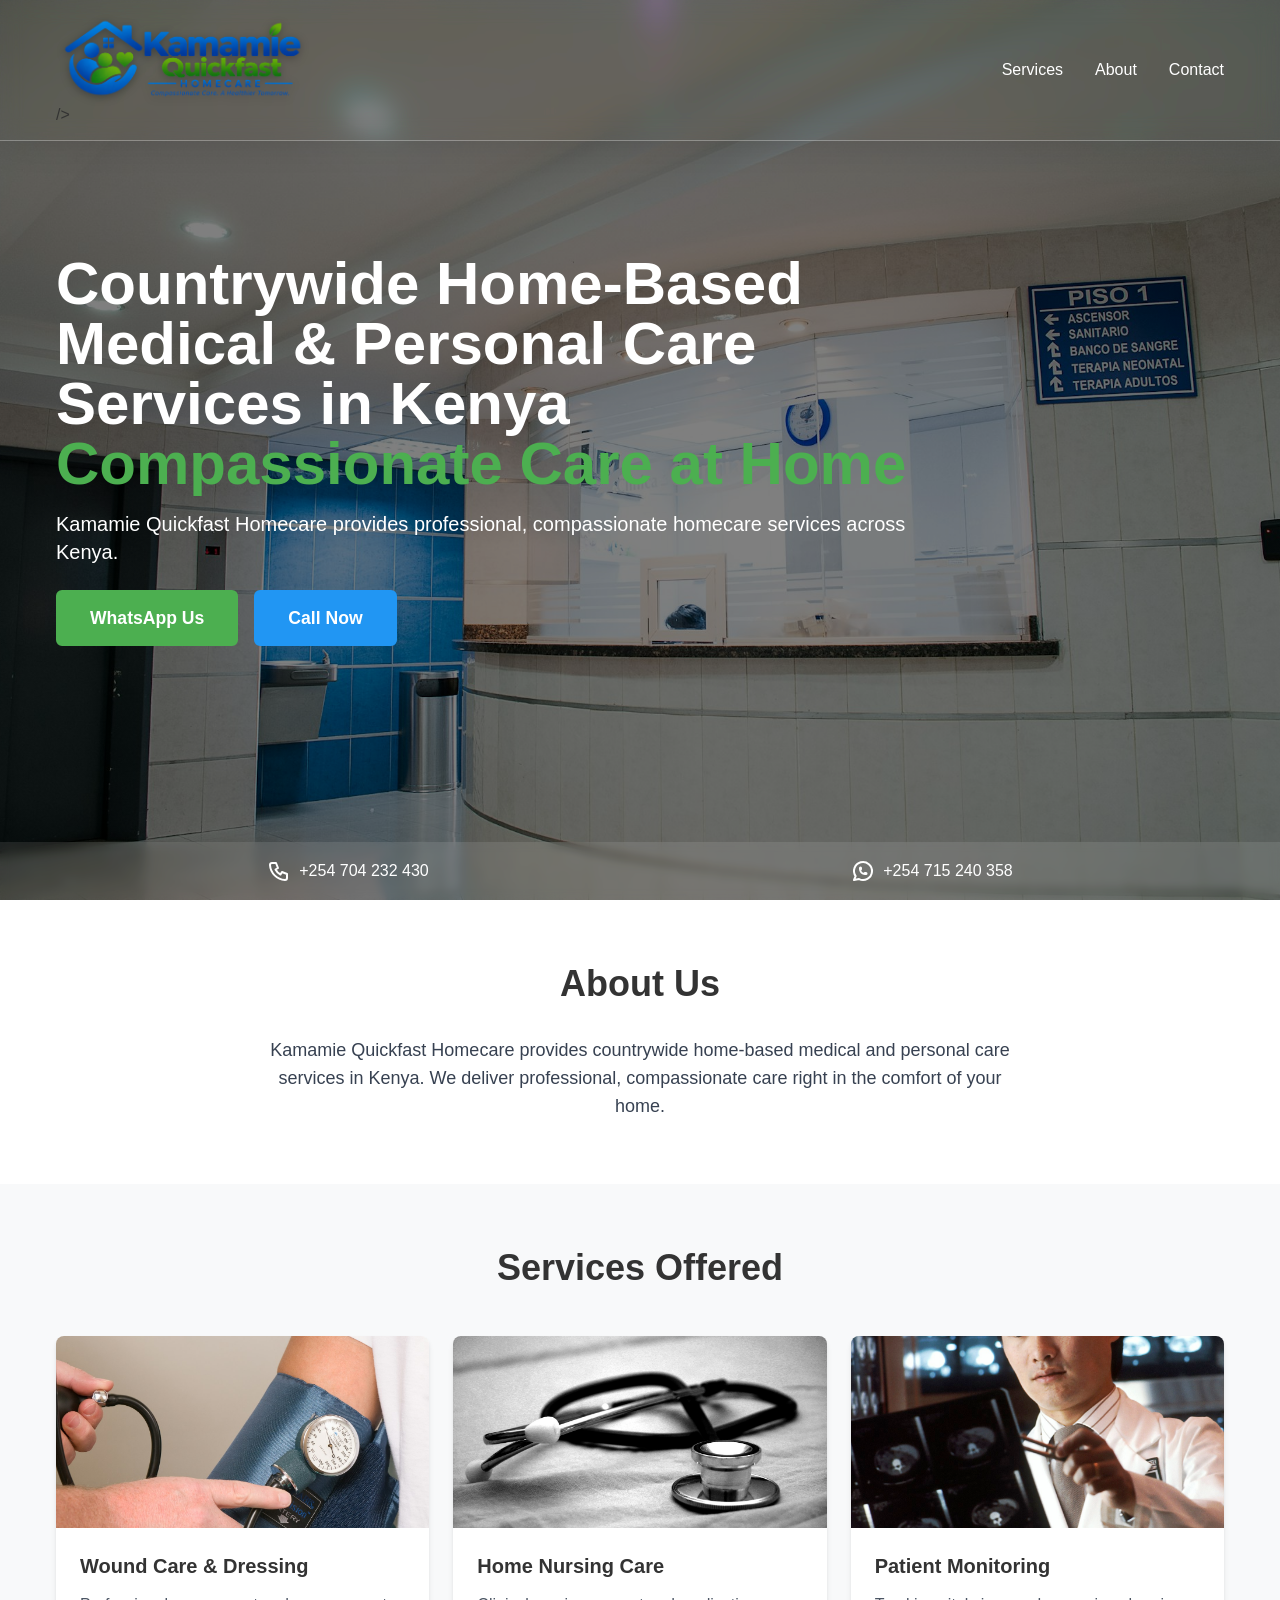
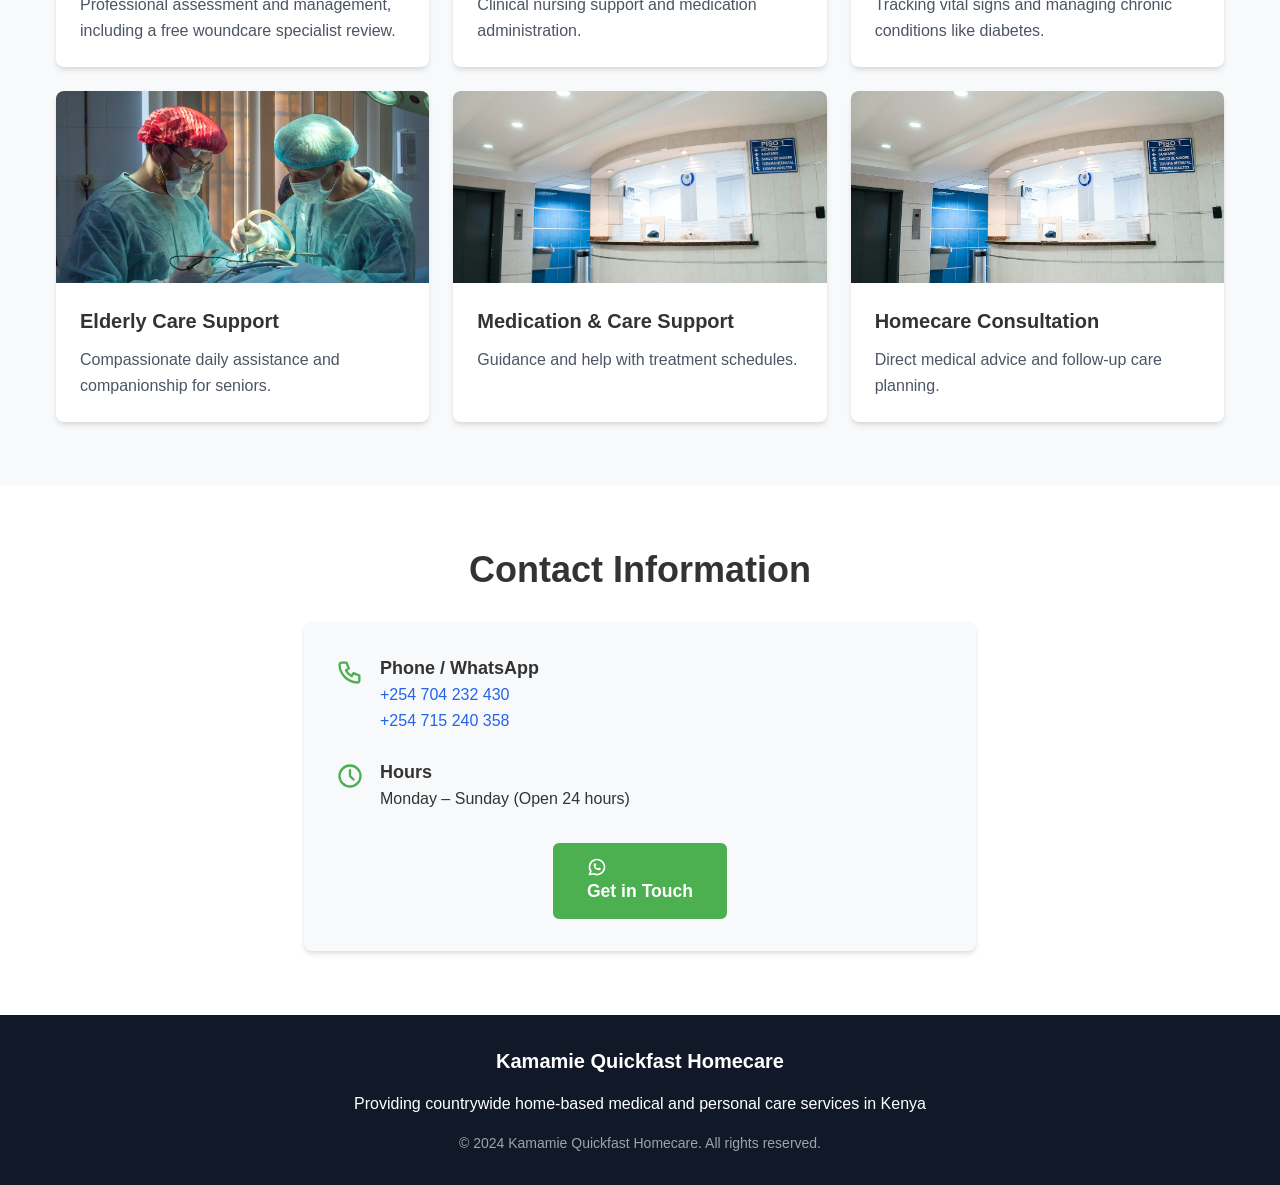
==== index.html @ 05d5507d "Update navbar with larger BannerLogo and glassmorphism styling" ====
<!DOCTYPE html>
<html lang="en">

<head>
    <meta charset="UTF-8">
    <meta name="viewport" content="width=device-width, initial-scale=1.0">
    <link rel="icon" href="/static/img/favicon.ico" sizes="192x192" />
    <link rel="apple-touch-icon" href="/static/img/favicon.ico" />
    <title>Kamamie Quickfast Homecare - Countrywide Home-Based Medical & Personal Care in Kenya</title>

    <link rel="stylesheet" href="/static/css/tailwind.css">
    <link rel="stylesheet" href="/static/css/swiper-bundle.min.css">
    <link rel="stylesheet" href="/static/css/custom.css">

    <meta name="robots" content="index, follow">
    <meta http-equiv="Content-Type" content="text/html; charset=utf-8">
    <meta name="language" content="English">
    <meta name="author" content="Kamamie Quickfast Homecare">

    <meta property="og:title" content="Kamamie Quickfast Homecare - Countrywide Home-Based Medical & Personal Care in Kenya">
    <meta property="og:description" content="Professional wound care, home nursing, patient monitoring, elderly care, medication support & consultation services.">
    <meta property="og:image" content="/static/img/logo.png">
    <meta property="og:type" content="website">
</head>

<body class="overflow-x-hidden">
    <nav class="main-menu lg:sticky py-3 z-10 top-0 w-screen" style="background: rgba(255,255,255,0.95); backdrop-filter: blur(10px) saturate(180%); -webkit-backdrop-filter: blur(10px) saturate(180%); box-shadow: 0 4px 30px rgba(0,0,0,0.1); border-bottom: 1px solid rgba(255,255,255,0.3);">
        <div class="container mx-auto w-full">
            <div class="flex items-center justify-between w-full py-2 lg:py-0">
                <a href="/">
                    <img src="/static/img/banner-logo.png" alt="Kamamie Quickfast Homecare logo" style="height:90px;width:auto;max-height:90px;filter: drop-shadow(0 2px 4px rgba(0,0,0,0.3));"> />
                </a>
                <button class="mobile-nav-toggler lg:hidden" type="button" onclick="toggleMenu()">
                    <span class="navbar-toggler-icon"></span>
                    <span class="navbar-toggler-icon my-2"></span>
                    <span class="navbar-toggler-icon"></span>
                </button>
                <div id="dashboardSidebar" class="fixed lg:relative bg-white lg:bg-transparent top-0 h-screen lg:h-auto mobile-menu-sidebar lg:w-auto pt-4 lg:pt-0">
                    <button class="mobile-nav-close-btn md:hidden" type="button" onclick="toggleMenu()">
                        <svg xmlns="http://www.w3.org/2000/svg" width="24" height="24" viewBox="0 0 24 24" fill="none" stroke="currentColor" stroke-width="2" stroke-linecap="round" stroke-linejoin="round" class="icon icon-tabler icons-tabler-outline icon-tabler-x">
                            <path stroke="none" d="M0 0h24v24H0z" fill="none" />
                            <path d="M18 6l-12 12" />
                            <path d="M6 6l12 12" />
                        </svg>
                    </button>
                    <ul class="flex flex-col lg:flex-row lg:items-center gap-y-2 lg:gap-y-0 gap-x-8 ps-4 lg:ps-0">
                        <li><a href="#services" class="nav-link">Services</a></li>
                        <li><a href="#about" class="nav-link">About</a></li>
                        <li><a href="#contact" class="nav-link">Contact</a></li>
                    </ul>
                </div>
            </div>
        </div>
    </nav>

    <main>
        <style>
          .main-menu{
            position: fixed !important;
            width: 100%;
            top: 0;
            left: 0;
            background-color: transparent !important;
            z-index: 10;
          }
          .main-menu img{ max-height: 90px; width: auto; filter: drop-shadow(0 2px 4px rgba(0,0,0,0.3)); }
          @media (min-width: 1000px) {
            .main-menu .nav-link:not(.btn){
              color: #fff !important;
            }
          }
          .main-menu.scrolled{
            background-color: #fff !important;
          }
          .main-menu.scrolled img{ max-height: 90px; width: auto; filter: drop-shadow(0 2px 4px rgba(0,0,0,0.2)); }
          .main-menu.scrolled .nav-link:not(.btn){
            color: unset !important;
          }
          @media screen and (max-width: 999px) {
            .navbar-toggler-icon{
              filter: brightness(0) invert(1);
            }
            .main-menu.scrolled .navbar-toggler-icon{
              filter: unset;
            }
          }
        </style>

        <header class="hero-section" style="background: linear-gradient(rgba(0,0,0,0.5), rgba(0,0,0,0.5)), url('/static/img/hero-bg.jpg') center/cover no-repeat; min-height: 100vh; display: flex; flex-direction: column; justify-content: center; position: relative;">
            <div class="container mx-auto">
              <div class="flex">
                <div class="w-full lg:w-9/12">
                  <h1 class="text-white text-4xl lg:text-6xl font-bold leading-tight">
                    Countrywide Home-Based Medical & Personal Care Services in Kenya<br>
                    <span class="text-green">Compassionate Care at Home</span>
                  </h1>
                  <p class="text-white mt-4 text-lg lg:text-xl">Kamamie Quickfast Homecare provides professional, compassionate homecare services across Kenya.</p>
                  <div class="mt-6 flex gap-4">
                    <a href="https://wa.me/254704232430" class="btn btn-green btn-lg">WhatsApp Us</a>
                    <a href="tel:+254704232430" class="btn btn-blue btn-lg">Call Now</a>
                  </div>
                </div>
              </div>
            </div>
            <section class="slider-contact-section" style="position: absolute; bottom: 0; width: 100%; background: rgba(255,255,255,0.1); backdrop-filter: blur(5px);">
              <div class="container mx-auto">
                <div class="flex py-3">
                  <div class="w-1/2 my-1">
                    <a href="tel:+254704232430" class="flex items-center gap-2 text-white">
                      <svg xmlns="http://www.w3.org/2000/svg" width="24" height="24" viewBox="0 0 24 24" fill="none" stroke="currentColor" stroke-width="2" stroke-linecap="round" stroke-linejoin="round"><path stroke="none" d="M0 0h24v24H0z" fill="none"/><path d="M5 4h4l2 5l-2.5 1.5a11 11 0 0 0 5 5l1.5 -2.5l5 2v4a2 2 0 0 1 -2 2a16 16 0 0 1 -15 -15a2 2 0 0 1 2 -2" /></svg>
                      <span class="hidden lg:flex">+254 704 232 430</span>
                    </a>
                  </div>
                  <div class="w-1/2 my-1">
                    <a href="https://wa.me/254715240358" class="flex items-center gap-2 text-white">
                      <svg xmlns="http://www.w3.org/2000/svg" width="24" height="24" viewBox="0 0 24 24" fill="none" stroke="currentColor" stroke-width="2" stroke-linecap="round" stroke-linejoin="round"><path stroke="none" d="M0 0h24v24H0z" fill="none"/><path d="M3 21l1.65 -3.8a9 9 0 1 1 3.4 2.9l-5.05 .9" /><path d="M9 10a.5 .5 0 0 0 1 0v-1a.5 .5 0 0 0 -1 0v1a5 5 0 0 0 5 5h1a.5 .5 0 0 0 0 -1h-1a.5 .5 0 0 0 0 1" /></svg>
                      <span class="hidden lg:flex">+254 715 240 358</span>
                    </a>
                  </div>
                </div>
              </div>
            </section>
        </header>

        <section id="about" class="py-12 lg:py-16">
            <div class="container mx-auto px-4">
                <h2 class="text-3xl lg:text-4xl font-bold text-center mb-8">About Us</h2>
                <p class="text-center text-gray-700 max-w-3xl mx-auto text-lg">Kamamie Quickfast Homecare provides countrywide home-based medical and personal care services in Kenya. We deliver professional, compassionate care right in the comfort of your home.</p>
            </div>
        </section>

        <section id="services" class="py-12 lg:py-16 bg-light">
            <div class="container mx-auto px-4">
                <h2 class="text-3xl lg:text-4xl font-bold text-center mb-12">Services Offered</h2>
                <div class="grid grid-cols-1 md:grid-cols-2 lg:grid-cols-3 gap-6">
                    <div class="bg-white rounded-lg shadow-md overflow-hidden">
                        <img src="/static/img/wound-care.jpg" alt="Wound Care & Dressing" class="w-full h-48 object-cover">
                        <div class="p-6">
                            <h3 class="text-xl font-semibold mb-3">Wound Care & Dressing</h3>
                            <p class="text-gray-600">Professional assessment and management, including a free woundcare specialist review.</p>
                        </div>
                    </div>
                    <div class="bg-white rounded-lg shadow-md overflow-hidden">
                        <img src="/static/img/nursing-care.jpg" alt="Home Nursing Care" class="w-full h-48 object-cover">
                        <div class="p-6">
                            <h3 class="text-xl font-semibold mb-3">Home Nursing Care</h3>
                            <p class="text-gray-600">Clinical nursing support and medication administration.</p>
                        </div>
                    </div>
                    <div class="bg-white rounded-lg shadow-md overflow-hidden">
                        <img src="/static/img/patient-monitoring.jpg" alt="Patient Monitoring" class="w-full h-48 object-cover">
                        <div class="p-6">
                            <h3 class="text-xl font-semibold mb-3">Patient Monitoring</h3>
                            <p class="text-gray-600">Tracking vital signs and managing chronic conditions like diabetes.</p>
                        </div>
                    </div>
                    <div class="bg-white rounded-lg shadow-md overflow-hidden">
                        <img src="/static/img/elderly-care.jpg" alt="Elderly Care Support" class="w-full h-48 object-cover">
                        <div class="p-6">
                            <h3 class="text-xl font-semibold mb-3">Elderly Care Support</h3>
                            <p class="text-gray-600">Compassionate daily assistance and companionship for seniors.</p>
                        </div>
                    </div>
                    <div class="bg-white rounded-lg shadow-md overflow-hidden">
                        <img src="/static/img/hero-bg.jpg" alt="Medication & Care Support" class="w-full h-48 object-cover">
                        <div class="p-6">
                            <h3 class="text-xl font-semibold mb-3">Medication & Care Support</h3>
                            <p class="text-gray-600">Guidance and help with treatment schedules.</p>
                        </div>
                    </div>
                    <div class="bg-white rounded-lg shadow-md overflow-hidden">
                        <img src="/static/img/consultation.jpg" alt="Homecare Consultation" class="w-full h-48 object-cover">
                        <div class="p-6">
                            <h3 class="text-xl font-semibold mb-3">Homecare Consultation</h3>
                            <p class="text-gray-600">Direct medical advice and follow-up care planning.</p>
                        </div>
                    </div>
                </div>
            </div>
        </section>

        <section id="contact" class="py-12 lg:py-16 bg-white">
            <div class="container mx-auto px-4">
                <h2 class="text-3xl lg:text-4xl font-bold text-center mb-8">Contact Information</h2>
                <div class="max-w-2xl mx-auto bg-light rounded-lg shadow-md p-8">
                    <div class="space-y-6">
                        <div class="flex items-start gap-4">
                            <svg xmlns="http://www.w3.org/2000/svg" width="28" height="28" viewBox="0 0 24 24" fill="none" stroke="currentColor" stroke-width="2" stroke-linecap="round" stroke-linejoin="round" class="text-green mt-1"><path stroke="none" d="M0 0h24v24H0z" fill="none"/><path d="M5 4h4l2 5l-2.5 1.5a11 11 0 0 0 5 5l1.5 -2.5l5 2v4a2 2 0 0 1 -2 2a16 16 0 0 1 -15 -15a2 2 0 0 1 2 -2" /></svg>
                            <div>
                                <h3 class="font-semibold text-lg">Phone / WhatsApp</h3>
                                <p><a href="tel:+254704232430" class="text-blue-600 hover:underline">+254 704 232 430</a></p>
                                <p><a href="https://wa.me/254715240358" class="text-blue-600 hover:underline">+254 715 240 358</a></p>
                            </div>
                        </div>
                        <div class="flex items-start gap-4">
                            <svg xmlns="http://www.w3.org/2000/svg" width="28" height="28" viewBox="0 0 24 24" fill="none" stroke="currentColor" stroke-width="2" stroke-linecap="round" stroke-linejoin="round" class="text-green mt-1"><path stroke="none" d="M0 0h24v24H0z" fill="none"/><circle cx="12" cy="12" r="9" /><path d="M12 7v5l3 3" /></svg>
                            <div>
                                <h3 class="font-semibold text-lg">Hours</h3>
                                <p>Monday – Sunday (Open 24 hours)</p>
                            </div>
                        </div>
                    </div>
                    <div class="mt-8 text-center">
                        <a href="https://wa.me/254704232430" class="btn btn-green btn-lg inline-flex items-center gap-2">
                            <svg xmlns="http://www.w3.org/2000/svg" width="20" height="20" viewBox="0 0 24 24" fill="none" stroke="currentColor" stroke-width="2" stroke-linecap="round" stroke-linejoin="round"><path stroke="none" d="M0 0h24v24H0z" fill="none"/><path d="M3 21l1.65 -3.8a9 9 0 1 1 3.4 2.9l-5.05 .9" /><path d="M9 10a.5 .5 0 0 0 1 0v-1a.5 .5 0 0 0 -1 0v1a5 5 0 0 0 5 5h1a.5 .5 0 0 0 0 -1h-1a.5 .5 0 0 0 0 1" /></svg>
                            Get in Touch
                        </a>
                    </div>
                </div>
            </div>
        </section>
    </main>

    <footer class="bg-gray-900 text-white py-8">
        <div class="container mx-auto px-4">
            <div class="text-center">
                <h3 class="text-xl font-semibold mb-4">Kamamie Quickfast Homecare</h3>
                <p class="mb-2">Providing countrywide home-based medical and personal care services in Kenya</p>
                <p class="text-sm text-gray-400 mt-4">© 2024 Kamamie Quickfast Homecare. All rights reserved.</p>
            </div>
        </div>
    </footer>

    <script src="/static/js/swiper-bundle.min.js"></script>
    <script src="/static/js/alpine.min.js"></script>
    <script>
        function toggleMenu() {
            const sidebar = document.getElementById('dashboardSidebar');
            sidebar.classList.toggle('active');
        }
        
        window.addEventListener('scroll', function() {
            const nav = document.querySelector('.main-menu');
            if (window.scrollY > 100) {
                nav.classList.add('scrolled');
            } else {
                nav.classList.remove('scrolled');
            }
        });
    </script>
</body>
</html>
---- static/css/custom.css ----
* {
    margin: 0;
    padding: 0;
    box-sizing: border-box;
}

:root {
    --primary-green: #4CAF50;
    --primary-blue: #2196F3;
    --dark-blue: #0d47a1;
    --light-bg: #f8f9fa;
}

body {
    font-family: -apple-system, BlinkMacSystemFont, 'Segoe UI', 'Roboto', 'Oxygen',
        'Ubuntu', 'Cantarell', 'Fira Sans', 'Droid Sans', 'Helvetica Neue',
        sans-serif;
    line-height: 1.6;
    color: #333;
}

.container {
    max-width: 1200px;
    padding-left: 1rem;
    padding-right: 1rem;
}

.hero-section {
    min-height: 100vh;
    display: flex;
    flex-direction: column;
    justify-content: center;
    position: relative;
}

.text-green {
    color: var(--primary-green);
}

.bg-green {
    background-color: var(--primary-green);
}

.bg-light {
    background-color: var(--light-bg);
}

.btn {
    display: inline-block;
    padding: 0.5rem 1.5rem;
    border-radius: 0.375rem;
    text-decoration: none;
    font-weight: 600;
    transition: all 0.3s ease;
    cursor: pointer;
    border: 2px solid transparent;
}

.btn-lg {
    padding: 0.75rem 2rem;
    font-size: 1.1rem;
}

.btn-green {
    background-color: var(--primary-green);
    color: white;
    border-color: var(--primary-green);
}

.btn-green:hover {
    background-color: #45a049;
    border-color: #45a049;
    color: white;
}

.btn-blue {
    background-color: var(--primary-blue);
    color: white;
    border-color: var(--primary-blue);
}

.btn-blue:hover {
    background-color: #1976D2;
    border-color: #1976D2;
    color: white;
}

.btn-outline-blue {
    background-color: transparent;
    color: var(--primary-blue);
    border-color: var(--primary-blue);
}

.btn-outline-blue:hover {
    background-color: var(--primary-blue);
    color: white;
}

.mobile-menu-sidebar {
    right: -100%;
    transition: right 0.3s ease;
    width: 80%;
    max-width: 320px;
}

.mobile-menu-sidebar.active {
    right: 0;
    box-shadow: -2px 0 8px rgba(0,0,0,0.1);
}

.mobile-nav-toggler {
    background: none;
    border: none;
    cursor: pointer;
    padding: 0.5rem;
}

.navbar-toggler-icon {
    display: block;
    width: 24px;
    height: 2px;
    background-color: #333;
    margin: 4px 0;
}

.mobile-nav-close-btn {
    position: absolute;
    top: 1rem;
    right: 1rem;
    background: none;
    border: none;
    cursor: pointer;
    color: #333;
}

.nav-link {
    color: #333;
    text-decoration: none;
    font-weight: 500;
    padding: 0.5rem 0;
    display: inline-block;
    transition: color 0.3s ease;
}

.nav-link:hover {
    color: var(--primary-green);
}

.slider-contact-section a {
    color: white;
    text-decoration: none;
    display: flex;
    align-items: center;
    gap: 0.5rem;
    justify-content: center;
}

@media (min-width: 1024px) {
    .mobile-menu-sidebar {
        position: static !important;
        width: auto !important;
        height: auto !important;
        right: auto !important;
        box-shadow: none !important;
    }
    .mobile-nav-close-btn {
        display: none !important;
    }
}

@media (max-width: 1023px) {
    .main-menu .nav-link {
        color: #333 !important;
    }
}
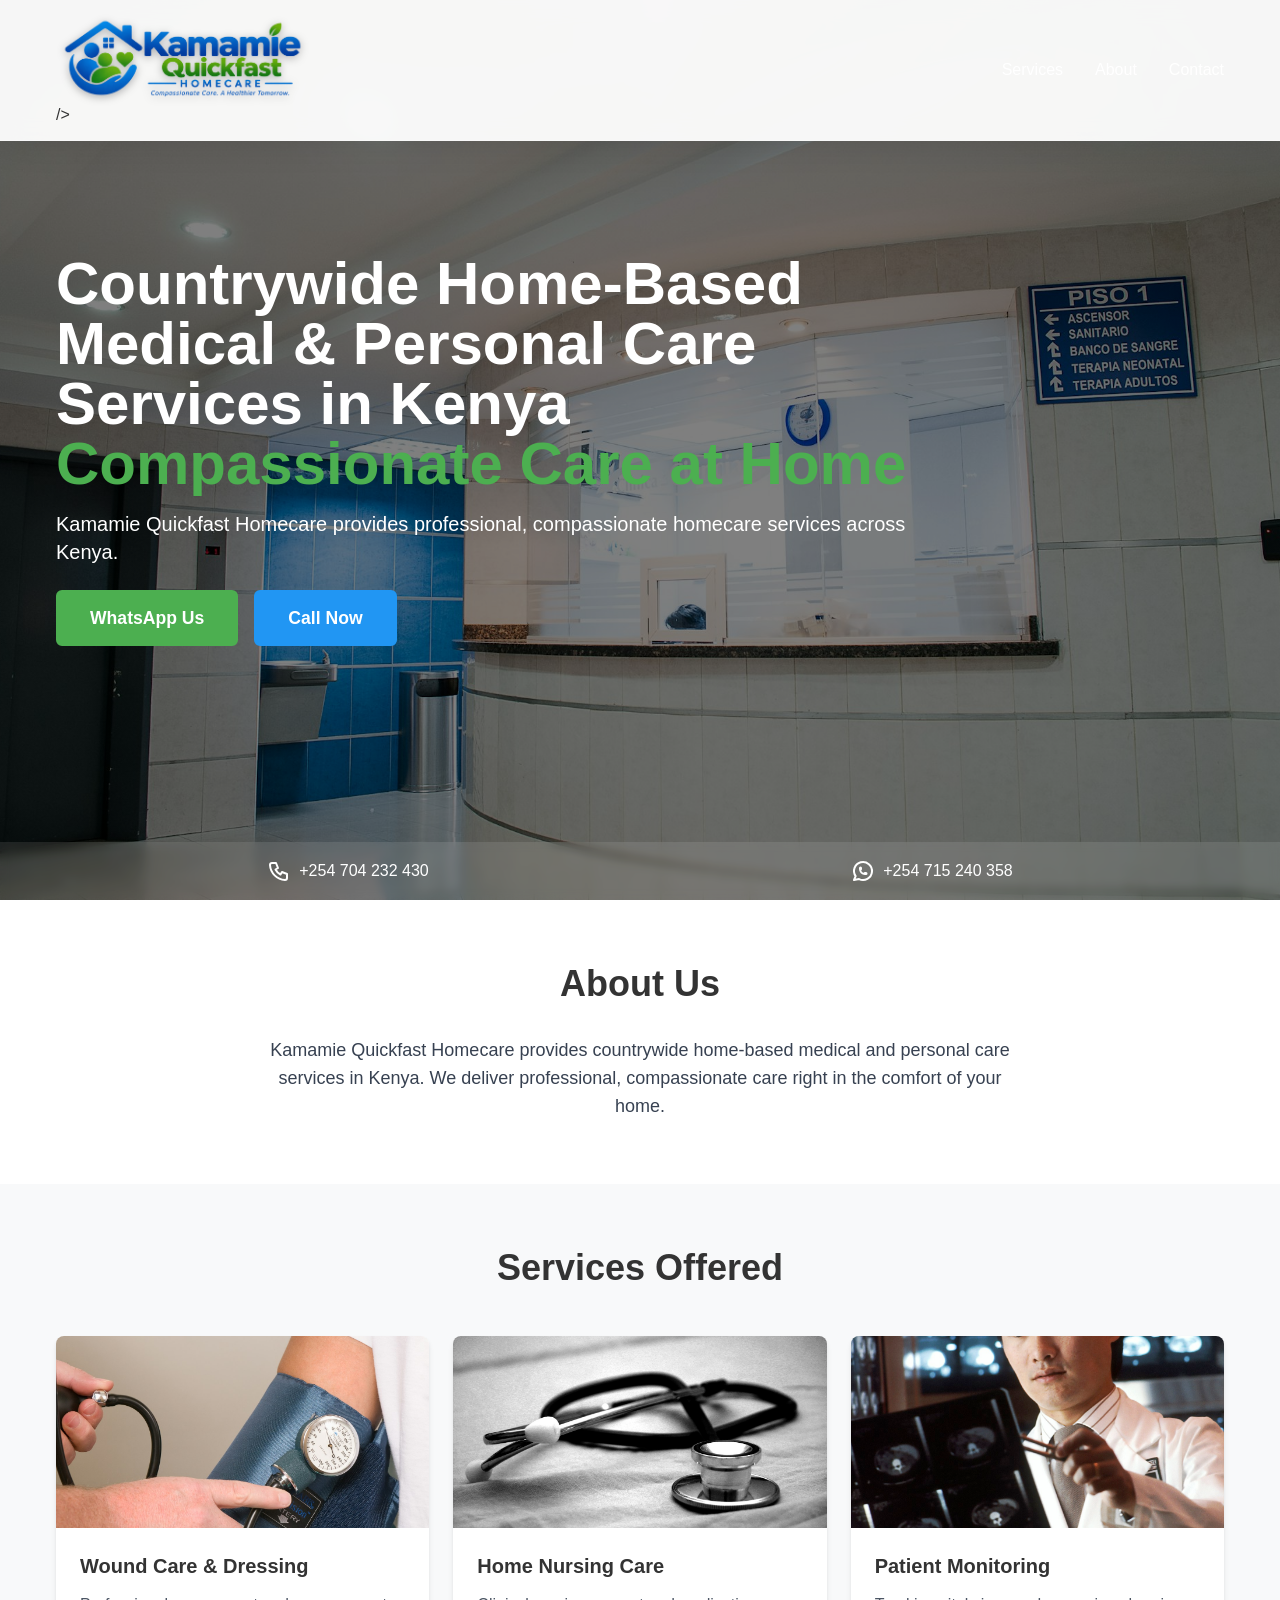
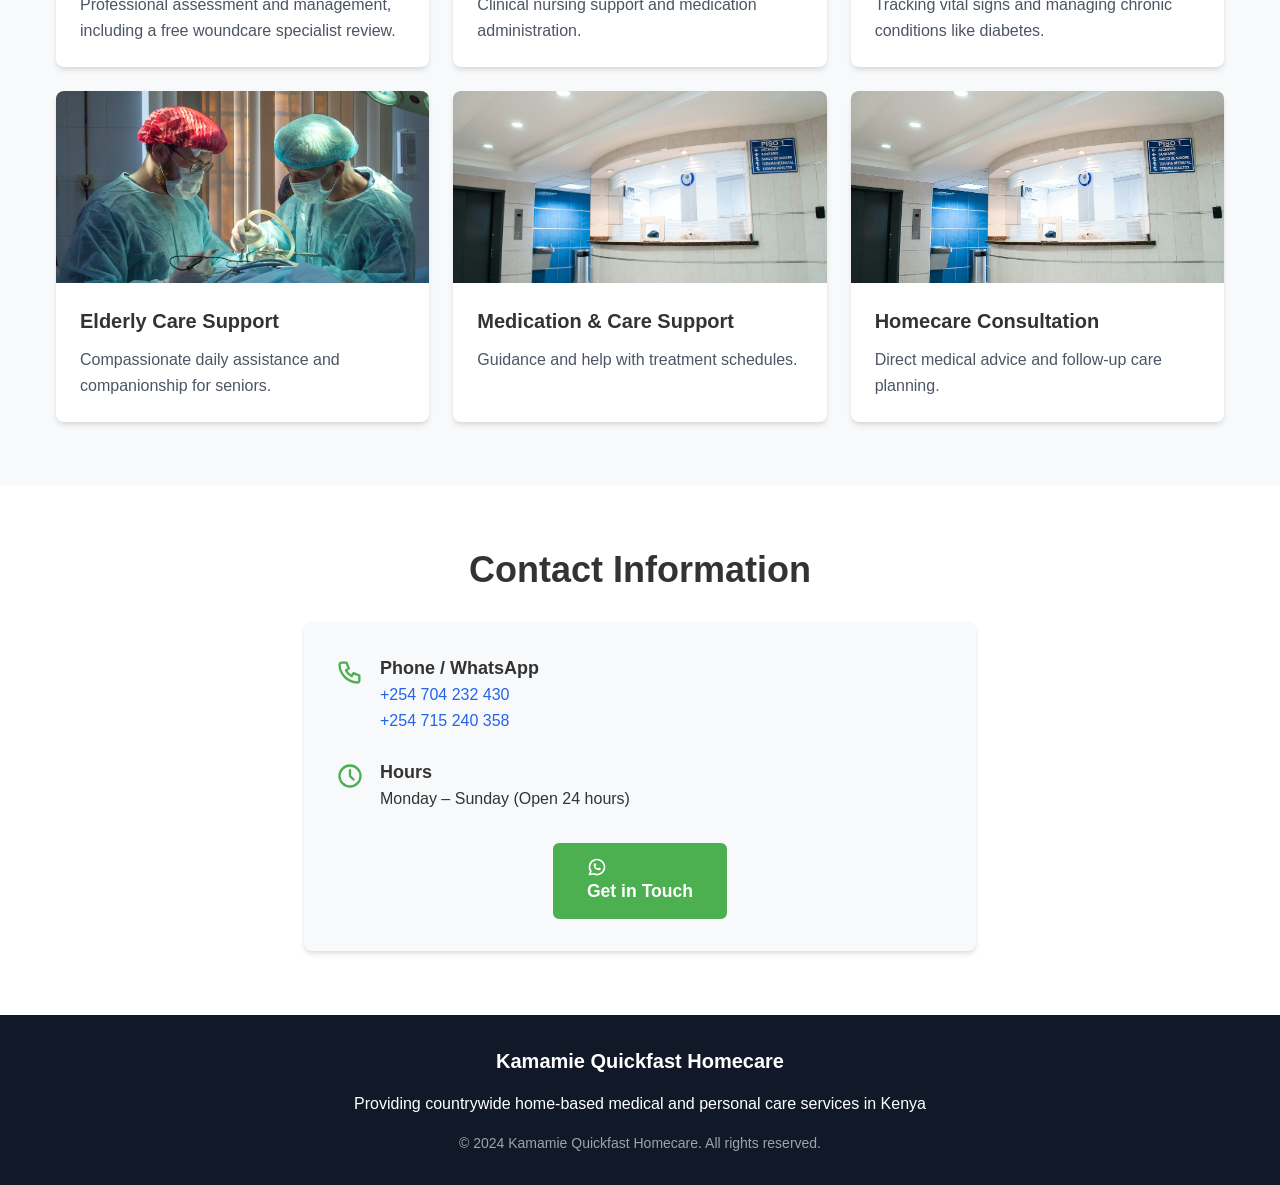
==== commit 39acce1a: "Enhance navbar glassmorphism and white-ish background" ====
--- a/index.html
+++ b/index.html
@@ -60,7 +60,7 @@
             width: 100%;
             top: 0;
             left: 0;
-            background-color: transparent !important;
+            background: rgba(255,255,255,0.92); backdrop-filter: blur(12px) saturate(180%); -webkit-backdrop-filter: blur(12px) saturate(180%); box-shadow: 0 4px 30px rgba(0,0,0,0.08); border-bottom: 1px solid rgba(255,255,255,0.4);
             z-index: 10;
           }
           .main-menu img{ max-height: 90px; width: auto; filter: drop-shadow(0 2px 4px rgba(0,0,0,0.3)); }
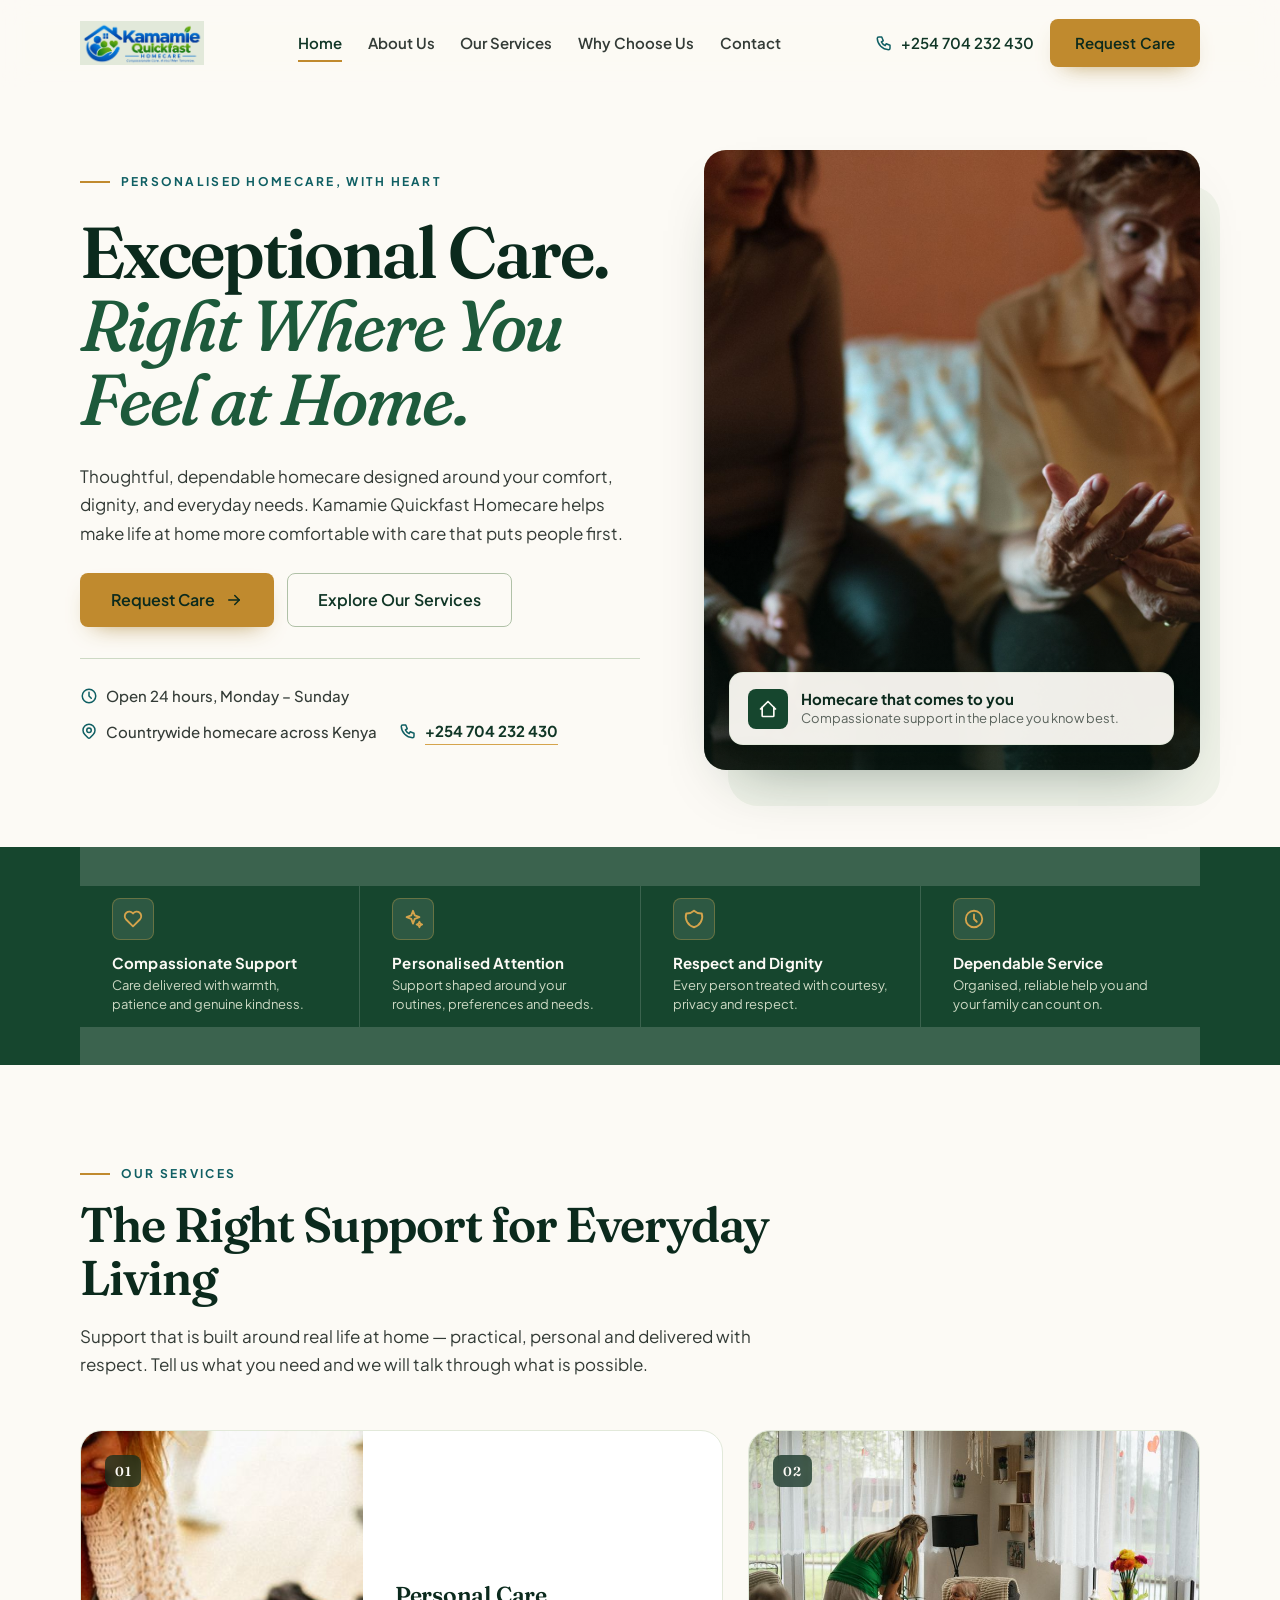
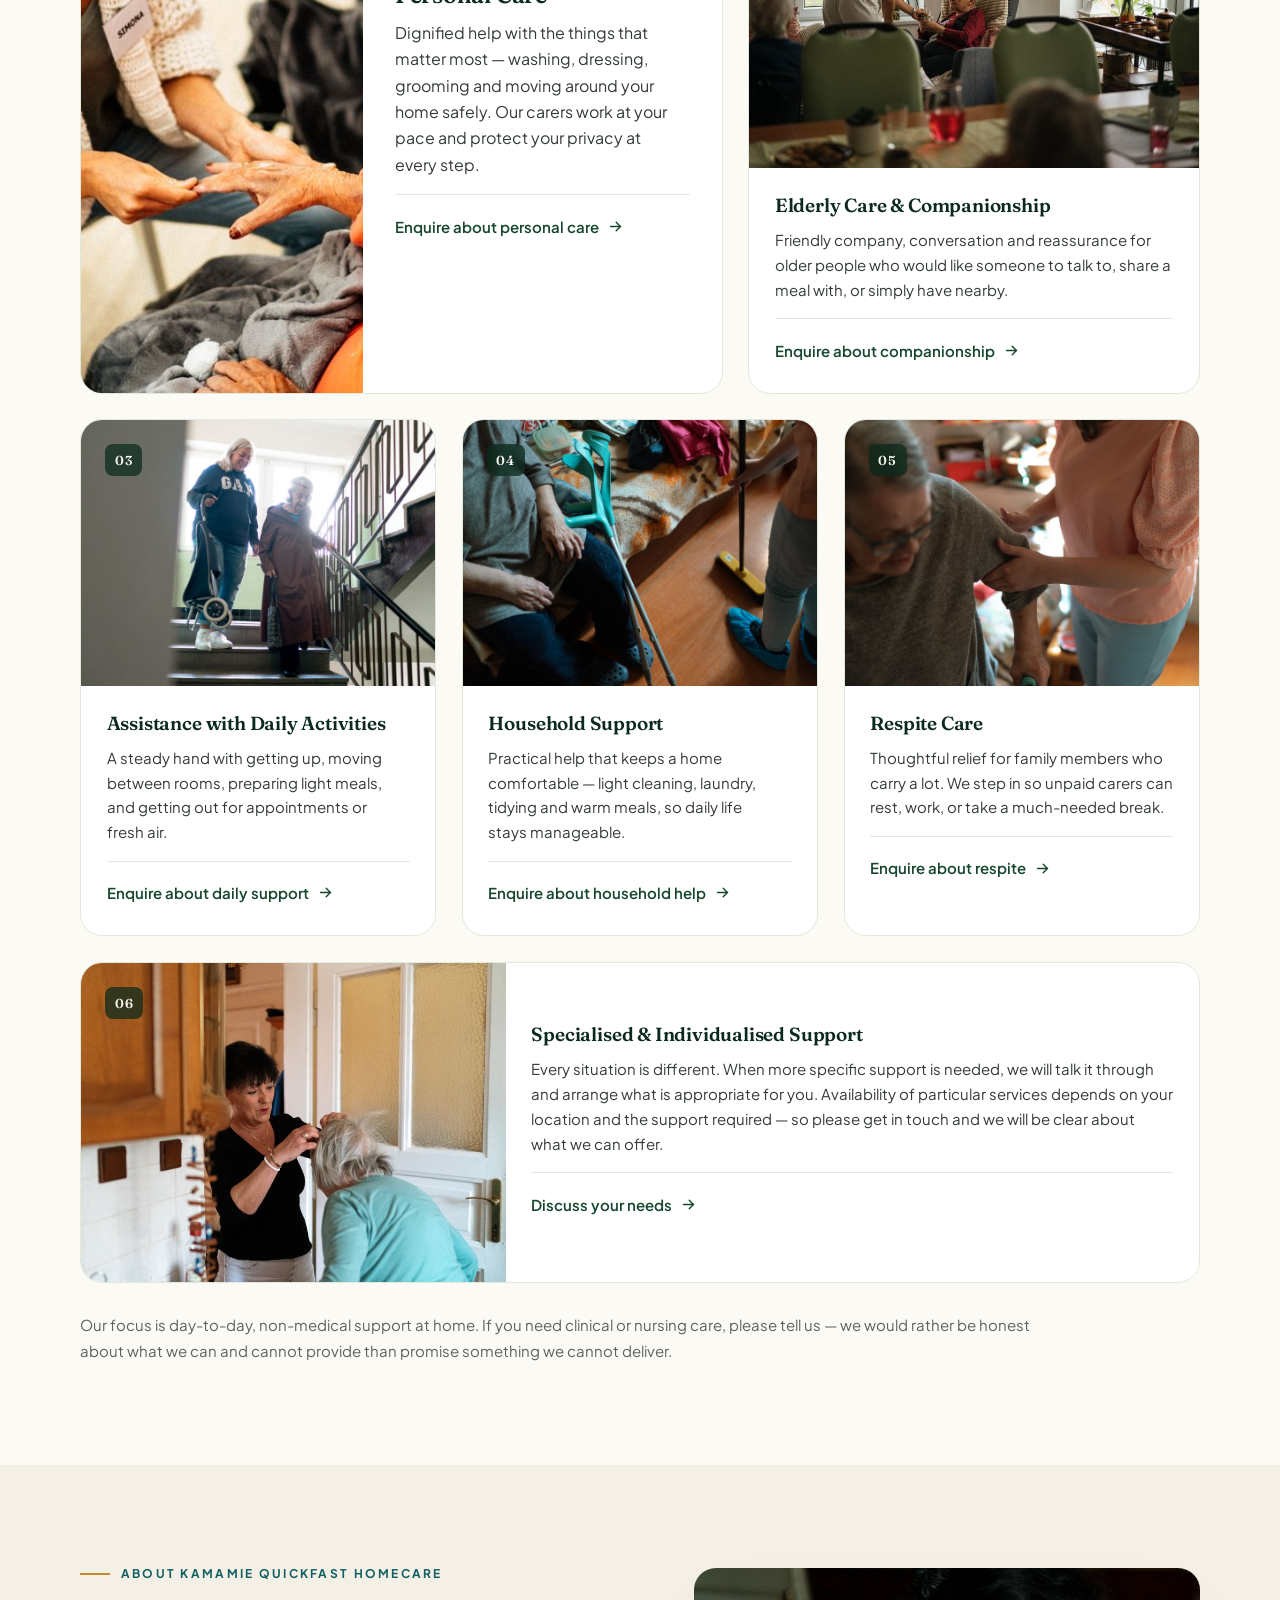
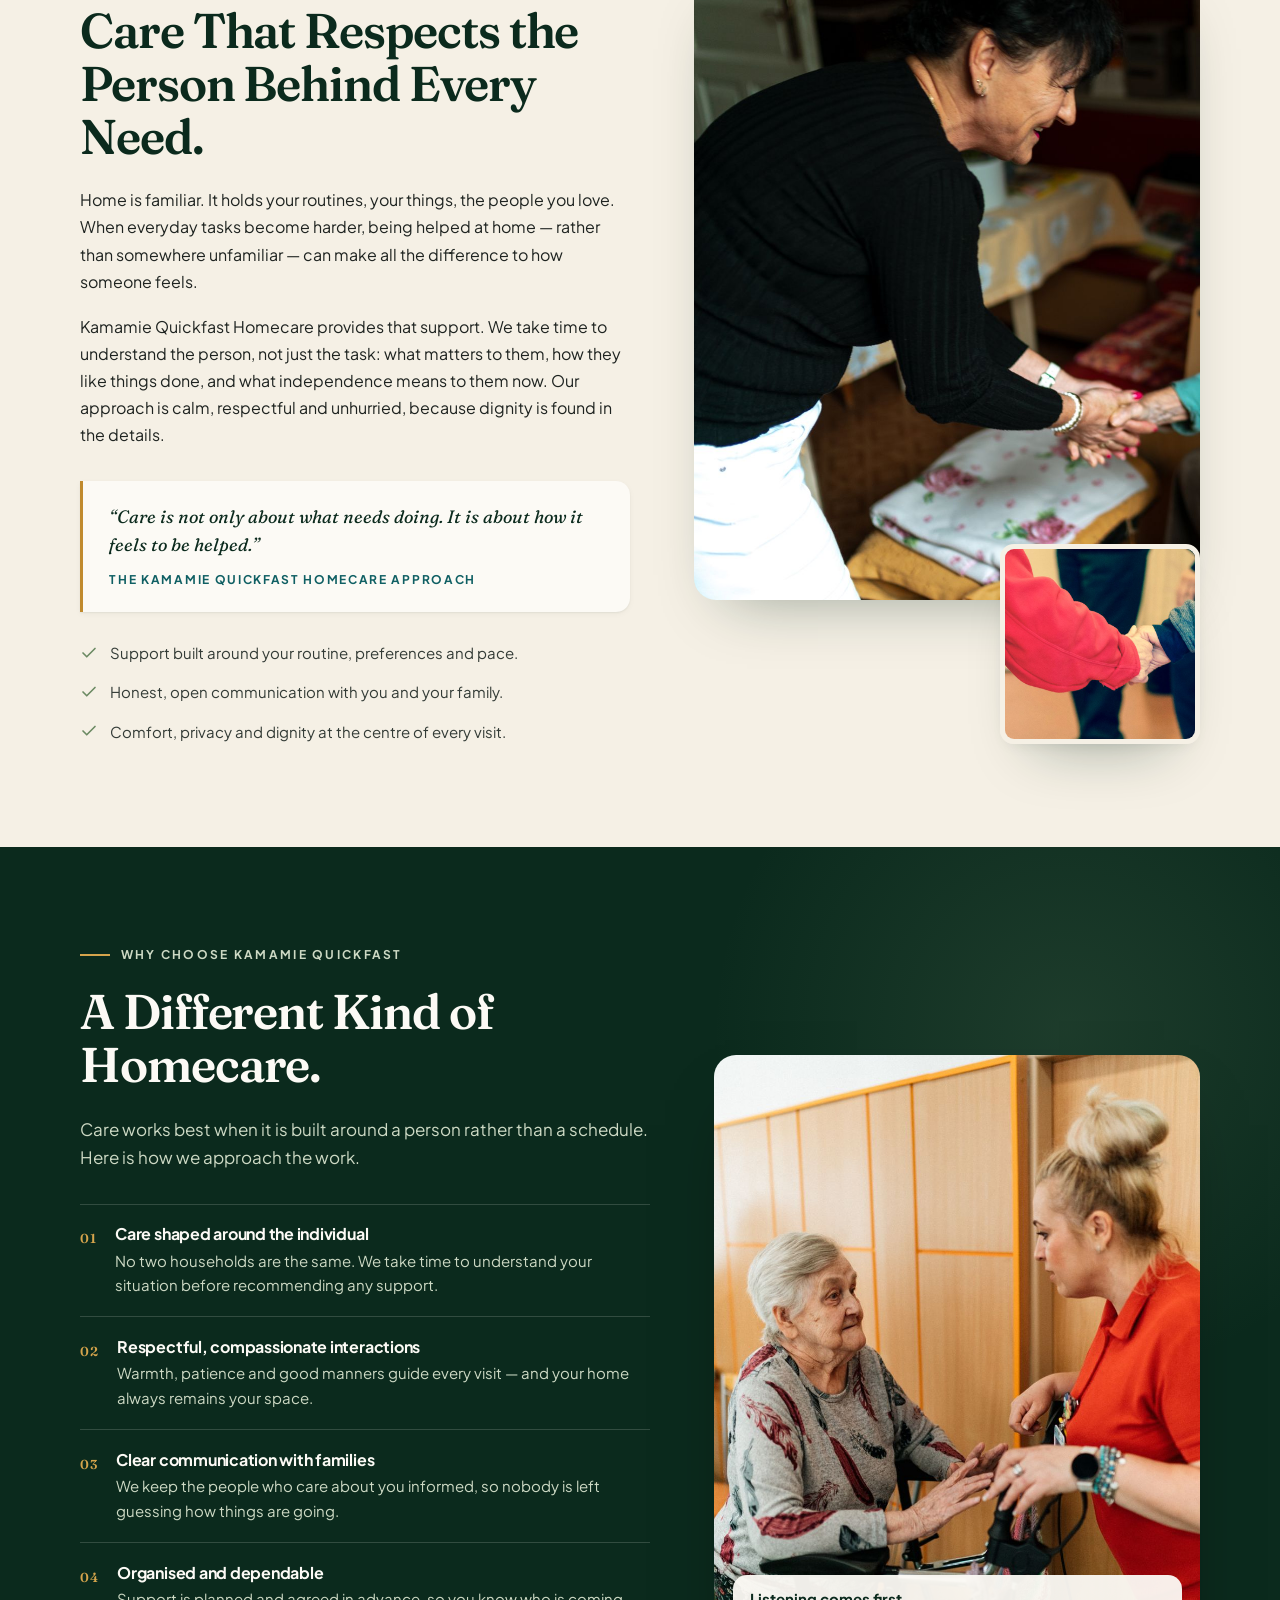
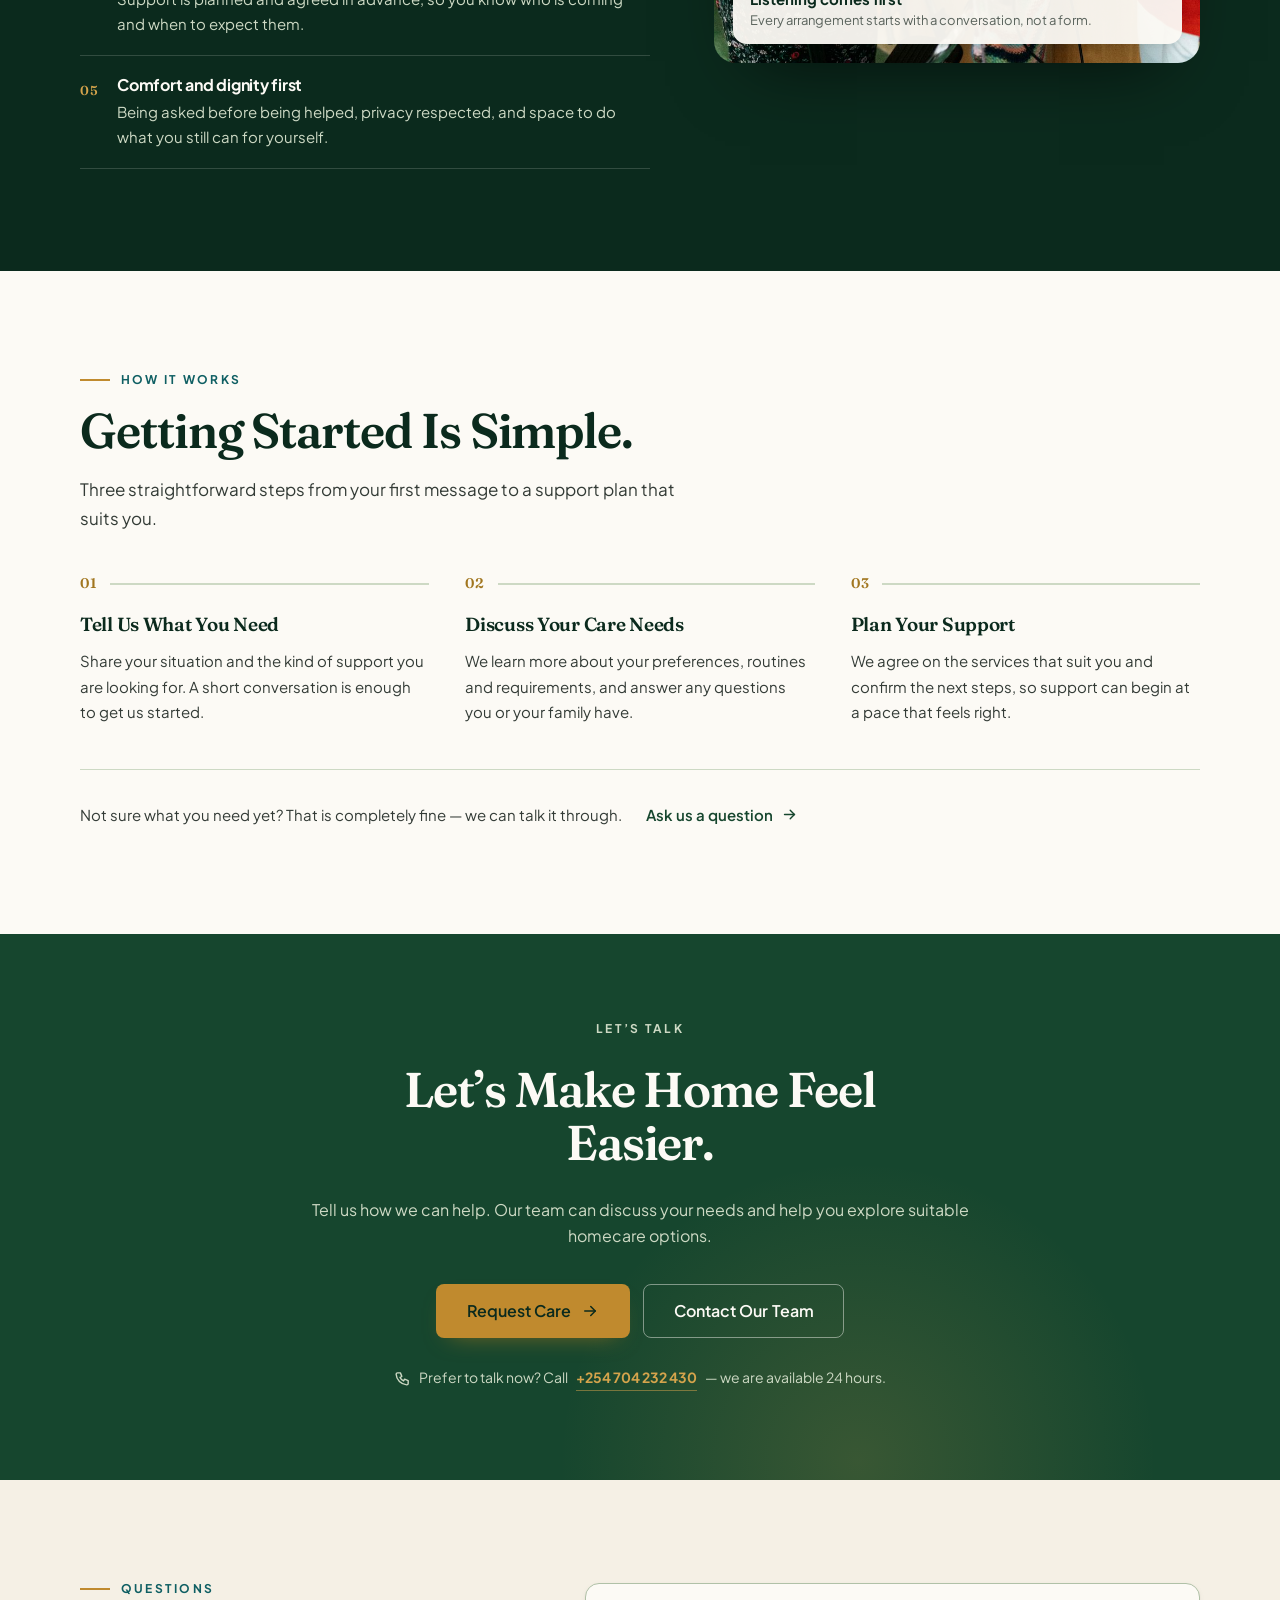
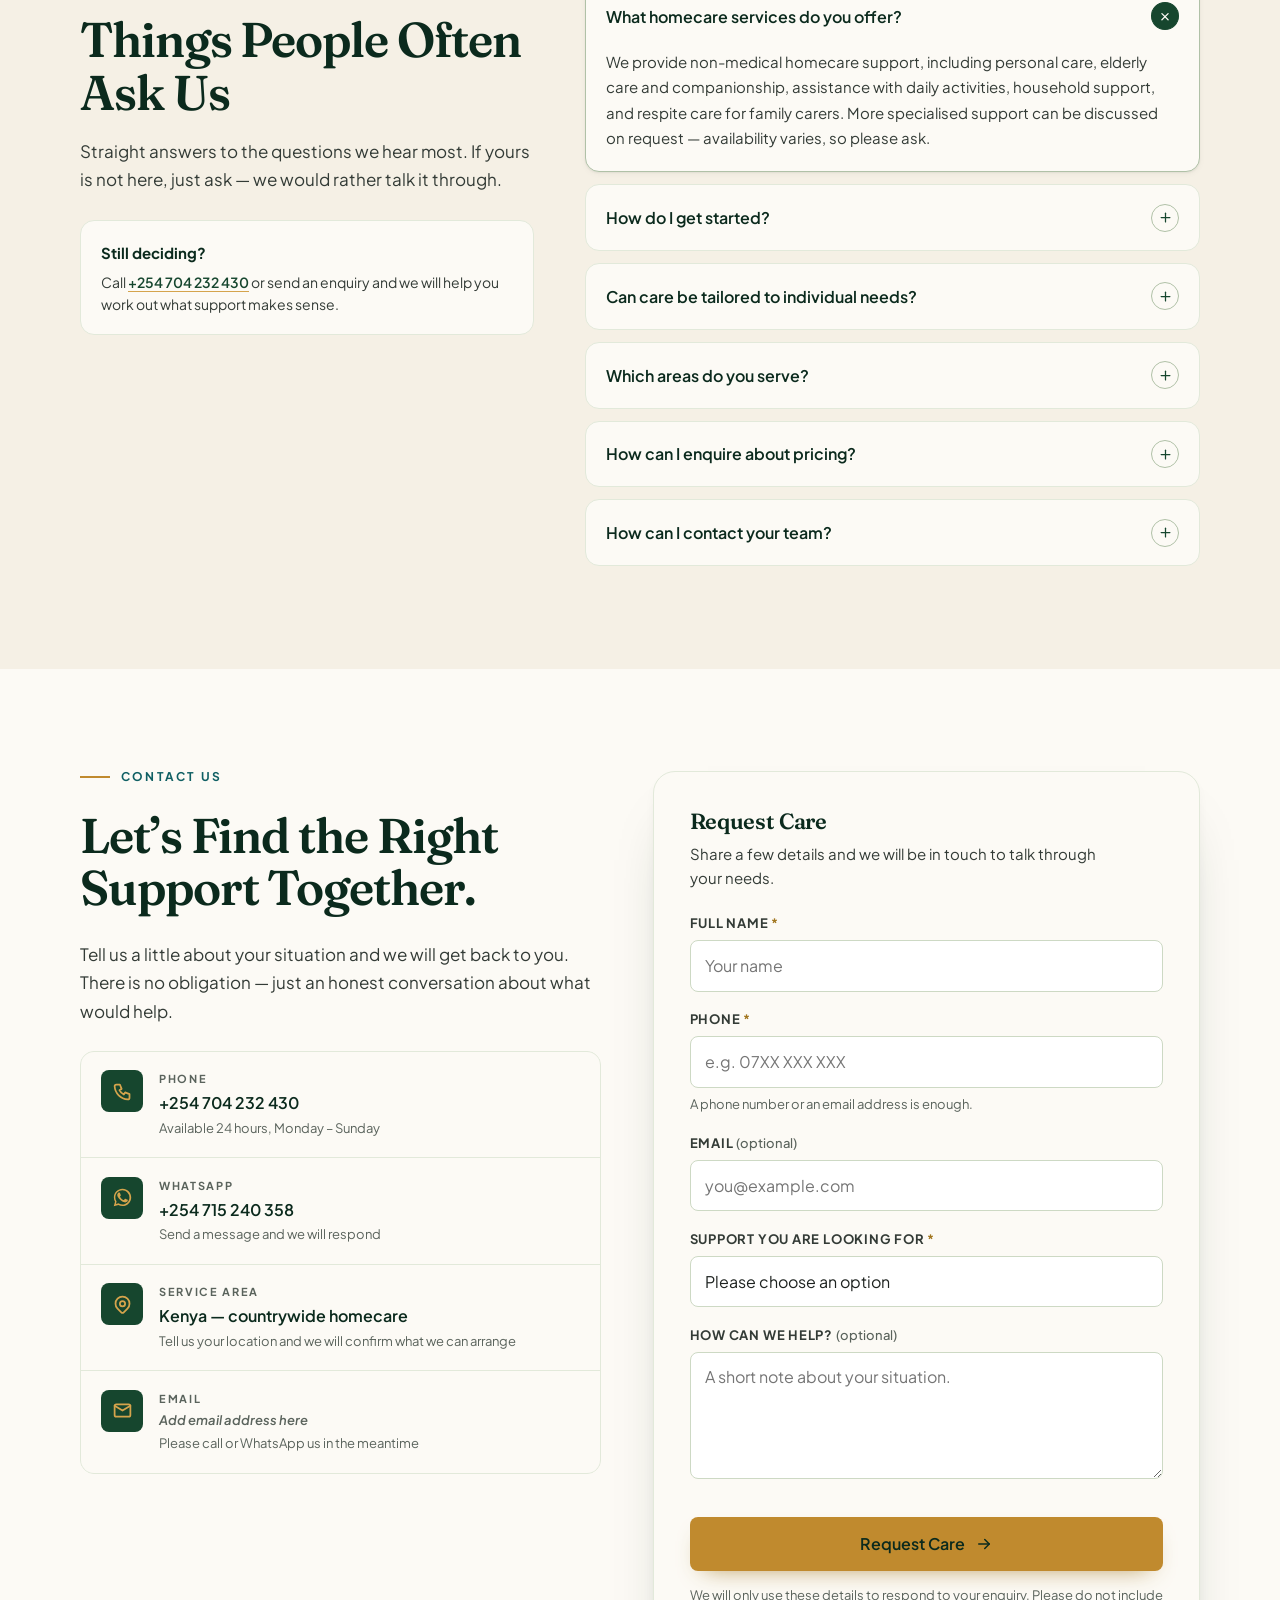
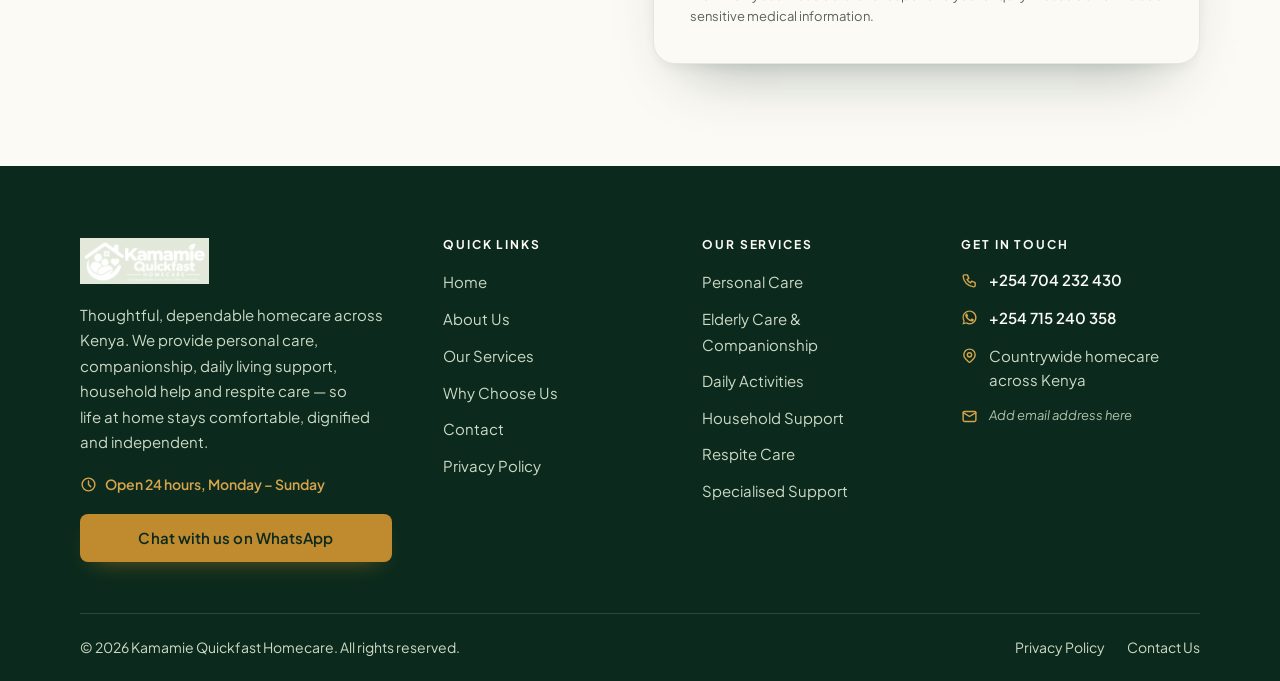
==== commit 5ab662a7: "Redesign site with premium brand system and add About, Services, Contact and Privacy pages" ====
--- a/index.html
+++ b/index.html
@@ -1,242 +1,743 @@
 <!DOCTYPE html>
 <html lang="en">
-
 <head>
     <meta charset="UTF-8">
     <meta name="viewport" content="width=device-width, initial-scale=1.0">
-    <link rel="icon" href="/static/img/favicon.ico" sizes="192x192" />
-    <link rel="apple-touch-icon" href="/static/img/favicon.ico" />
-    <title>Kamamie Quickfast Homecare - Countrywide Home-Based Medical & Personal Care in Kenya</title>
-
-    <link rel="stylesheet" href="/static/css/tailwind.css">
-    <link rel="stylesheet" href="/static/css/swiper-bundle.min.css">
+    <title>Kamamie Quickfast Homecare — Compassionate Homecare in Kenya</title>
+    <meta name="description" content="Thoughtful, dependable homecare in Kenya. Kamamie Quickfast Homecare provides personal care, elderly companionship, daily living support, household help and respite care in the comfort of your own home. Call +254 704 232 430.">
+    <meta name="theme-color" content="#16462e">
+    <link rel="canonical" href="https://www.kamamiequickfasthomecare.co.ke/">
+
+    <meta property="og:type" content="website">
+    <meta property="og:site_name" content="Kamamie Quickfast Homecare">
+    <meta property="og:title" content="Kamamie Quickfast Homecare — Compassionate Homecare in Kenya">
+    <meta property="og:description" content="Exceptional care, right where you feel at home. Personal care, elderly companionship, daily living support, household help and respite care across Kenya.">
+    <meta property="og:url" content="https://www.kamamiequickfasthomecare.co.ke/">
+    <meta property="og:image" content="https://www.kamamiequickfasthomecare.co.ke/static/img/care-hero.jpg">
+    <meta property="og:locale" content="en_KE">
+    <meta name="twitter:card" content="summary_large_image">
+    <meta name="twitter:title" content="Kamamie Quickfast Homecare — Compassionate Homecare in Kenya">
+    <meta name="twitter:description" content="Exceptional care, right where you feel at home. Personal care, elderly companionship, daily living support and respite care across Kenya.">
+    <meta name="twitter:image" content="https://www.kamamiequickfasthomecare.co.ke/static/img/care-hero.jpg">
+
+    <link rel="icon" type="image/png" href="/static/img/logo.png">
+    <link rel="apple-touch-icon" href="/static/img/logo.png">
+
+    <link rel="preconnect" href="https://fonts.googleapis.com">
+    <link rel="preconnect" href="https://fonts.gstatic.com" crossorigin>
+    <link href="https://fonts.googleapis.com/css2?family=Fraunces:opsz,wght@9..144,400..800&family=Plus+Jakarta+Sans:wght@400..800&display=swap" rel="stylesheet">
+
     <link rel="stylesheet" href="/static/css/custom.css">
 
-    <meta name="robots" content="index, follow">
-    <meta http-equiv="Content-Type" content="text/html; charset=utf-8">
-    <meta name="language" content="English">
-    <meta name="author" content="Kamamie Quickfast Homecare">
-
-    <meta property="og:title" content="Kamamie Quickfast Homecare - Countrywide Home-Based Medical & Personal Care in Kenya">
-    <meta property="og:description" content="Professional wound care, home nursing, patient monitoring, elderly care, medication support & consultation services.">
-    <meta property="og:image" content="/static/img/logo.png">
-    <meta property="og:type" content="website">
+    <script type="application/ld+json">
+    {
+      "@context": "https://schema.org",
+      "@type": "HomeHealthCareService",
+      "name": "Kamamie Quickfast Homecare",
+      "description": "Countrywide home-based care in Kenya providing personal care, elderly care and companionship, assistance with daily activities, household support and respite care.",
+      "url": "https://www.kamamiequickfasthomecare.co.ke/",
+      "telephone": "+254704232430",
+      "areaServed": { "@type": "Country", "name": "Kenya" },
+      "availableChannel": [
+        { "@type": "ServiceChannel", "servicePhone": { "@type": "ContactPoint", "telephone": "+254704232430" } },
+        { "@type": "ServiceChannel", "serviceUrl": "https://wa.me/254715240358" }
+      ],
+      "openingHoursSpecification": {
+        "@type": "OpeningHoursSpecification",
+        "dayOfWeek": ["Monday","Tuesday","Wednesday","Thursday","Friday","Saturday","Sunday"],
+        "opens": "00:00",
+        "closes": "23:59"
+      }
+    }
+    </script>
 </head>
-
-<body class="overflow-x-hidden">
-    <nav class="main-menu lg:sticky py-3 z-10 top-0 w-screen" style="background: rgba(255,255,255,0.95); backdrop-filter: blur(10px) saturate(180%); -webkit-backdrop-filter: blur(10px) saturate(180%); box-shadow: 0 4px 30px rgba(0,0,0,0.1); border-bottom: 1px solid rgba(255,255,255,0.3);">
-        <div class="container mx-auto w-full">
-            <div class="flex items-center justify-between w-full py-2 lg:py-0">
-                <a href="/">
-                    <img src="/static/img/banner-logo.png" alt="Kamamie Quickfast Homecare logo" style="height:90px;width:auto;max-height:90px;filter: drop-shadow(0 2px 4px rgba(0,0,0,0.3));"> />
+<body>
+    <a class="skip-link" href="#main">Skip to main content</a>
+
+    <!-- ===================== Icon sprite ===================== -->
+    <svg width="0" height="0" style="position:absolute" aria-hidden="true" focusable="false">
+        <defs>
+            <symbol id="i-arrow" viewBox="0 0 24 24" fill="none" stroke="currentColor" stroke-width="2" stroke-linecap="round" stroke-linejoin="round"><path d="M5 12h14"/><path d="M13 6l6 6-6 6"/></symbol>
+            <symbol id="i-phone" viewBox="0 0 24 24" fill="none" stroke="currentColor" stroke-width="2" stroke-linecap="round" stroke-linejoin="round"><path d="M5 4h4l2 5l-2.5 1.5a11 11 0 0 0 5 5l1.5 -2.5l5 2v4a2 2 0 0 1 -2 2a16 16 0 0 1 -15 -15a2 2 0 0 1 2 -2"/></symbol>
+            <symbol id="i-whatsapp" viewBox="0 0 24 24" fill="currentColor"><path d="M17.472 14.382c-.297-.149-1.758-.867-2.03-.967-.273-.099-.471-.148-.67.15-.197.297-.767.966-.94 1.164-.174.199-.347.223-.644.075-.297-.15-1.255-.463-2.39-1.475-.883-.788-1.48-1.761-1.653-2.059-.174-.297-.019-.458.13-.606.134-.133.298-.347.446-.52.149-.174.198-.298.298-.497.099-.198.05-.371-.025-.52-.075-.149-.669-1.612-.916-2.207-.242-.579-.487-.5-.669-.51-.173-.008-.371-.01-.57-.01-.198 0-.52.074-.792.372-.272.297-1.04 1.016-1.04 2.479 0 1.462 1.065 2.875 1.213 3.074.149.198 2.096 3.2 5.077 4.487.709.306 1.262.489 1.694.625.712.227 1.36.195 1.872.118.571-.085 1.758-.719 2.006-1.413.248-.694.248-1.29.173-1.414-.074-.124-.272-.198-.57-.347z"/><path d="M12.04 2c-5.46 0-9.9 4.44-9.9 9.9 0 1.75.46 3.45 1.32 4.95L2 22l5.25-1.38c1.45.79 3.08 1.21 4.79 1.21 5.46 0 9.9-4.44 9.9-9.9S17.5 2 12.04 2zm0 18.02c-1.48 0-2.93-.4-4.2-1.15l-.3-.18-3.12.82.83-3.04-.19-.31a8.03 8.03 0 0 1-1.23-4.26c0-4.44 3.61-8.05 8.05-8.05 2.15 0 4.17.84 5.69 2.36a8.02 8.02 0 0 1 2.36 5.69c0 4.44-3.61 8.05-8.05 8.05z"/></symbol>
+            <symbol id="i-clock" viewBox="0 0 24 24" fill="none" stroke="currentColor" stroke-width="2" stroke-linecap="round" stroke-linejoin="round"><circle cx="12" cy="12" r="9"/><path d="M12 7v5l3 3"/></symbol>
+            <symbol id="i-pin" viewBox="0 0 24 24" fill="none" stroke="currentColor" stroke-width="2" stroke-linecap="round" stroke-linejoin="round"><path d="M9 11a3 3 0 1 0 6 0a3 3 0 0 0 -6 0"/><path d="M17.657 16.657l-4.243 4.243a2 2 0 0 1 -2.827 0l-4.244 -4.243a8 8 0 1 1 11.314 0z"/></symbol>
+            <symbol id="i-mail" viewBox="0 0 24 24" fill="none" stroke="currentColor" stroke-width="2" stroke-linecap="round" stroke-linejoin="round"><path d="M3 7a2 2 0 0 1 2 -2h14a2 2 0 0 1 2 2v10a2 2 0 0 1 -2 2h-14a2 2 0 0 1 -2 -2z"/><path d="M3 6.5l9 5.5l9 -5.5"/></symbol>
+            <symbol id="i-home" viewBox="0 0 24 24" fill="none" stroke="currentColor" stroke-width="2" stroke-linecap="round" stroke-linejoin="round"><path d="M5 12l-2 0l9 -9l9 9l-2 0"/><path d="M5 10v10a1 1 0 0 0 1 1h12a1 1 0 0 0 1 -1v-10"/></symbol>
+            <symbol id="i-heart" viewBox="0 0 24 24" fill="none" stroke="currentColor" stroke-width="2" stroke-linecap="round" stroke-linejoin="round"><path d="M19.5 12.572l-7.5 7.428l-7.5 -7.428a5 5 0 1 1 7.5 -6.566a5 5 0 1 1 7.5 6.572"/></symbol>
+            <symbol id="i-users" viewBox="0 0 24 24" fill="none" stroke="currentColor" stroke-width="2" stroke-linecap="round" stroke-linejoin="round"><path d="M9 7m-4 0a4 4 0 1 0 8 0a4 4 0 1 0 -8 0"/><path d="M3 21v-2a4 4 0 0 1 4 -4h4a4 4 0 0 1 4 4v2"/><path d="M16 3.13a4 4 0 0 1 0 7.75"/><path d="M21 21v-2a4 4 0 0 0 -3 -3.87"/></symbol>
+            <symbol id="i-check" viewBox="0 0 24 24" fill="none" stroke="currentColor" stroke-width="2.2" stroke-linecap="round" stroke-linejoin="round"><path d="M20 6l-11 11l-5 -5"/></symbol>
+            <symbol id="i-plus" viewBox="0 0 24 24" fill="none" stroke="currentColor" stroke-width="2" stroke-linecap="round" stroke-linejoin="round"><path d="M12 5v14"/><path d="M5 12h14"/></symbol>
+            <symbol id="i-activity" viewBox="0 0 24 24" fill="none" stroke="currentColor" stroke-width="2" stroke-linecap="round" stroke-linejoin="round"><path d="M3 12h4l3 8l4 -16l3 8h4"/></symbol>
+            <symbol id="i-coffee" viewBox="0 0 24 24" fill="none" stroke="currentColor" stroke-width="2" stroke-linecap="round" stroke-linejoin="round"><path d="M4 8h13v6a4 4 0 0 1 -4 4h-5a4 4 0 0 1 -4 -4z"/><path d="M17 9h1.5a2.5 2.5 0 0 1 0 5h-1.5"/><path d="M7 3v2"/><path d="M11 3v2"/><path d="M15 3v2"/></symbol>
+            <symbol id="i-moon" viewBox="0 0 24 24" fill="none" stroke="currentColor" stroke-width="2" stroke-linecap="round" stroke-linejoin="round"><path d="M12 3c.132 0 .263 0 .393 0a7.5 7.5 0 0 0 7.92 12.446a9 9 0 1 1 -8.313 -12.454z"/></symbol>
+            <symbol id="i-clipboard" viewBox="0 0 24 24" fill="none" stroke="currentColor" stroke-width="2" stroke-linecap="round" stroke-linejoin="round"><path d="M9 5h-2a2 2 0 0 0 -2 2v12a2 2 0 0 0 2 2h10a2 2 0 0 0 2 -2v-12a2 2 0 0 0 -2 -2h-2"/><path d="M9 3m0 2a2 2 0 0 1 4 0v0a2 2 0 0 1 -4 0"/><path d="M9 12h6"/><path d="M9 16h4"/></symbol>
+            <symbol id="i-message" viewBox="0 0 24 24" fill="none" stroke="currentColor" stroke-width="2" stroke-linecap="round" stroke-linejoin="round"><path d="M4 21v-13a3 3 0 0 1 3 -3h10a3 3 0 0 1 3 3v6a3 3 0 0 1 -3 3h-8l-5 4"/></symbol>
+            <symbol id="i-shield" viewBox="0 0 24 24" fill="none" stroke="currentColor" stroke-width="2" stroke-linecap="round" stroke-linejoin="round"><path d="M12 3a12 12 0 0 0 8.5 3a12 12 0 0 1 -8.5 15a12 12 0 0 1 -8.5 -15a12 12 0 0 0 8.5 -3"/></symbol>
+            <symbol id="i-spark" viewBox="0 0 24 24" fill="none" stroke="currentColor" stroke-width="2" stroke-linecap="round" stroke-linejoin="round"><path d="M12 3l1.9 5.1l5.1 1.9l-5.1 1.9l-1.9 5.1l-1.9 -5.1l-5.1 -1.9l5.1 -1.9z"/><path d="M19 15l.9 2.1l2.1 .9l-2.1 .9l-.9 2.1l-.9 -2.1l-2.1 -.9l2.1 -.9z"/></symbol>
+        </defs>
+    </svg>
+
+    <!-- ===================== Header ===================== -->
+    <header class="site-header">
+        <div class="container header-inner">
+            <a href="/index.html" class="brand" aria-label="Kamamie Quickfast Homecare — home">
+                <img class="brand__logo" src="/static/img/banner-logo.png" width="124" height="44" alt="Kamamie Quickfast Homecare">
+            </a>
+
+            <nav class="nav" aria-label="Main navigation">
+                <ul class="nav__list">
+                    <li><a class="nav__link is-active" href="/index.html" data-spy>Home</a></li>
+                    <li><a class="nav__link" href="/index.html#about" data-spy>About Us</a></li>
+                    <li><a class="nav__link" href="/index.html#services" data-spy>Our Services</a></li>
+                    <li><a class="nav__link" href="/index.html#why-us" data-spy>Why Choose Us</a></li>
+                    <li><a class="nav__link" href="/index.html#contact" data-spy>Contact</a></li>
+                </ul>
+            </nav>
+
+            <div class="header-actions">
+                <a class="header-phone" href="tel:+254704232430">
+                    <svg width="18" height="18" aria-hidden="true"><use href="#i-phone"/></svg>
+                    +254 704 232 430
                 </a>
-                <button class="mobile-nav-toggler lg:hidden" type="button" onclick="toggleMenu()">
-                    <span class="navbar-toggler-icon"></span>
-                    <span class="navbar-toggler-icon my-2"></span>
-                    <span class="navbar-toggler-icon"></span>
+                <a class="btn btn--primary" href="/index.html#contact">Request Care</a>
+                <button class="nav-toggle" type="button" aria-expanded="false" aria-controls="mobile-nav" aria-label="Open menu">
+                    <span class="nav-toggle__bar"></span>
+                    <span class="nav-toggle__bar"></span>
+                    <span class="nav-toggle__bar"></span>
                 </button>
-                <div id="dashboardSidebar" class="fixed lg:relative bg-white lg:bg-transparent top-0 h-screen lg:h-auto mobile-menu-sidebar lg:w-auto pt-4 lg:pt-0">
-                    <button class="mobile-nav-close-btn md:hidden" type="button" onclick="toggleMenu()">
-                        <svg xmlns="http://www.w3.org/2000/svg" width="24" height="24" viewBox="0 0 24 24" fill="none" stroke="currentColor" stroke-width="2" stroke-linecap="round" stroke-linejoin="round" class="icon icon-tabler icons-tabler-outline icon-tabler-x">
-                            <path stroke="none" d="M0 0h24v24H0z" fill="none" />
-                            <path d="M18 6l-12 12" />
-                            <path d="M6 6l12 12" />
-                        </svg>
-                    </button>
-                    <ul class="flex flex-col lg:flex-row lg:items-center gap-y-2 lg:gap-y-0 gap-x-8 ps-4 lg:ps-0">
-                        <li><a href="#services" class="nav-link">Services</a></li>
-                        <li><a href="#about" class="nav-link">About</a></li>
-                        <li><a href="#contact" class="nav-link">Contact</a></li>
+            </div>
+        </div>
+    </header>
+
+    <!-- Mobile drawer -->
+    <div class="mobile-nav" id="mobile-nav">
+        <ul class="mobile-nav__list">
+            <li><a class="mobile-nav__link" href="/index.html">Home <svg width="18" height="18" aria-hidden="true"><use href="#i-arrow"/></svg></a></li>
+            <li><a class="mobile-nav__link" href="/index.html#about">About Us <svg width="18" height="18" aria-hidden="true"><use href="#i-arrow"/></svg></a></li>
+            <li><a class="mobile-nav__link" href="/index.html#services">Our Services <svg width="18" height="18" aria-hidden="true"><use href="#i-arrow"/></svg></a></li>
+            <li><a class="mobile-nav__link" href="/index.html#why-us">Why Choose Us <svg width="18" height="18" aria-hidden="true"><use href="#i-arrow"/></svg></a></li>
+            <li><a class="mobile-nav__link" href="/index.html#contact">Contact <svg width="18" height="18" aria-hidden="true"><use href="#i-arrow"/></svg></a></li>
+        </ul>
+        <div class="mobile-nav__cta">
+            <a class="btn btn--primary btn--lg btn--block" href="/index.html#contact">Request Care</a>
+            <a class="btn btn--outline btn--lg btn--block" href="tel:+254704232430">Call +254 704 232 430</a>
+        </div>
+        <div class="mobile-nav__meta">
+            <a href="https://wa.me/254715240358"><svg width="18" height="18" aria-hidden="true"><use href="#i-whatsapp"/></svg> WhatsApp +254 715 240 358</a>
+            <span>Open 24 hours, Monday – Sunday</span>
+        </div>
+    </div>
+
+    <main id="main">
+
+        <!-- ===================== Hero ===================== -->
+        <section class="hero" aria-labelledby="hero-title">
+            <div class="container hero__inner">
+                <div class="hero__content">
+                    <p class="eyebrow">Personalised homecare, with heart</p>
+                    <h1 class="display-xl hero__title" id="hero-title">Exceptional Care. <em>Right Where You Feel at Home.</em></h1>
+                    <p class="lead hero__copy">Thoughtful, dependable homecare designed around your comfort, dignity, and everyday needs. Kamamie Quickfast Homecare helps make life at home more comfortable with care that puts people first.</p>
+                    <div class="hero__actions">
+                        <a class="btn btn--primary btn--lg" href="#contact">Request Care <svg class="btn-arrow" width="18" height="18" aria-hidden="true"><use href="#i-arrow"/></svg></a>
+                        <a class="btn btn--outline btn--lg" href="#services">Explore Our Services</a>
+                    </div>
+                    <ul class="hero__assurance">
+                        <li><svg width="18" height="18" aria-hidden="true"><use href="#i-clock"/></svg> Open 24 hours, Monday – Sunday</li>
+                        <li><svg width="18" height="18" aria-hidden="true"><use href="#i-pin"/></svg> Countrywide homecare across Kenya</li>
+                        <li>
+                            <svg width="18" height="18" aria-hidden="true"><use href="#i-phone"/></svg>
+                            <a href="tel:+254704232430">+254 704 232 430</a>
+                        </li>
                     </ul>
                 </div>
-            </div>
-        </div>
-    </nav>
-
-    <main>
-        <style>
-          .main-menu{
-            position: fixed !important;
-            width: 100%;
-            top: 0;
-            left: 0;
-            background: rgba(255,255,255,0.92); backdrop-filter: blur(12px) saturate(180%); -webkit-backdrop-filter: blur(12px) saturate(180%); box-shadow: 0 4px 30px rgba(0,0,0,0.08); border-bottom: 1px solid rgba(255,255,255,0.4);
-            z-index: 10;
-          }
-          .main-menu img{ max-height: 90px; width: auto; filter: drop-shadow(0 2px 4px rgba(0,0,0,0.3)); }
-          @media (min-width: 1000px) {
-            .main-menu .nav-link:not(.btn){
-              color: #fff !important;
-            }
-          }
-          .main-menu.scrolled{
-            background-color: #fff !important;
-          }
-          .main-menu.scrolled img{ max-height: 90px; width: auto; filter: drop-shadow(0 2px 4px rgba(0,0,0,0.2)); }
-          .main-menu.scrolled .nav-link:not(.btn){
-            color: unset !important;
-          }
-          @media screen and (max-width: 999px) {
-            .navbar-toggler-icon{
-              filter: brightness(0) invert(1);
-            }
-            .main-menu.scrolled .navbar-toggler-icon{
-              filter: unset;
-            }
-          }
-        </style>
-
-        <header class="hero-section" style="background: linear-gradient(rgba(0,0,0,0.5), rgba(0,0,0,0.5)), url('/static/img/hero-bg.jpg') center/cover no-repeat; min-height: 100vh; display: flex; flex-direction: column; justify-content: center; position: relative;">
-            <div class="container mx-auto">
-              <div class="flex">
-                <div class="w-full lg:w-9/12">
-                  <h1 class="text-white text-4xl lg:text-6xl font-bold leading-tight">
-                    Countrywide Home-Based Medical & Personal Care Services in Kenya<br>
-                    <span class="text-green">Compassionate Care at Home</span>
-                  </h1>
-                  <p class="text-white mt-4 text-lg lg:text-xl">Kamamie Quickfast Homecare provides professional, compassionate homecare services across Kenya.</p>
-                  <div class="mt-6 flex gap-4">
-                    <a href="https://wa.me/254704232430" class="btn btn-green btn-lg">WhatsApp Us</a>
-                    <a href="tel:+254704232430" class="btn btn-blue btn-lg">Call Now</a>
-                  </div>
-                </div>
-              </div>
-            </div>
-            <section class="slider-contact-section" style="position: absolute; bottom: 0; width: 100%; background: rgba(255,255,255,0.1); backdrop-filter: blur(5px);">
-              <div class="container mx-auto">
-                <div class="flex py-3">
-                  <div class="w-1/2 my-1">
-                    <a href="tel:+254704232430" class="flex items-center gap-2 text-white">
-                      <svg xmlns="http://www.w3.org/2000/svg" width="24" height="24" viewBox="0 0 24 24" fill="none" stroke="currentColor" stroke-width="2" stroke-linecap="round" stroke-linejoin="round"><path stroke="none" d="M0 0h24v24H0z" fill="none"/><path d="M5 4h4l2 5l-2.5 1.5a11 11 0 0 0 5 5l1.5 -2.5l5 2v4a2 2 0 0 1 -2 2a16 16 0 0 1 -15 -15a2 2 0 0 1 2 -2" /></svg>
-                      <span class="hidden lg:flex">+254 704 232 430</span>
-                    </a>
-                  </div>
-                  <div class="w-1/2 my-1">
-                    <a href="https://wa.me/254715240358" class="flex items-center gap-2 text-white">
-                      <svg xmlns="http://www.w3.org/2000/svg" width="24" height="24" viewBox="0 0 24 24" fill="none" stroke="currentColor" stroke-width="2" stroke-linecap="round" stroke-linejoin="round"><path stroke="none" d="M0 0h24v24H0z" fill="none"/><path d="M3 21l1.65 -3.8a9 9 0 1 1 3.4 2.9l-5.05 .9" /><path d="M9 10a.5 .5 0 0 0 1 0v-1a.5 .5 0 0 0 -1 0v1a5 5 0 0 0 5 5h1a.5 .5 0 0 0 0 -1h-1a.5 .5 0 0 0 0 1" /></svg>
-                      <span class="hidden lg:flex">+254 715 240 358</span>
-                    </a>
-                  </div>
-                </div>
-              </div>
-            </section>
-        </header>
-
-        <section id="about" class="py-12 lg:py-16">
-            <div class="container mx-auto px-4">
-                <h2 class="text-3xl lg:text-4xl font-bold text-center mb-8">About Us</h2>
-                <p class="text-center text-gray-700 max-w-3xl mx-auto text-lg">Kamamie Quickfast Homecare provides countrywide home-based medical and personal care services in Kenya. We deliver professional, compassionate care right in the comfort of your home.</p>
-            </div>
-        </section>
-
-        <section id="services" class="py-12 lg:py-16 bg-light">
-            <div class="container mx-auto px-4">
-                <h2 class="text-3xl lg:text-4xl font-bold text-center mb-12">Services Offered</h2>
-                <div class="grid grid-cols-1 md:grid-cols-2 lg:grid-cols-3 gap-6">
-                    <div class="bg-white rounded-lg shadow-md overflow-hidden">
-                        <img src="/static/img/wound-care.jpg" alt="Wound Care & Dressing" class="w-full h-48 object-cover">
-                        <div class="p-6">
-                            <h3 class="text-xl font-semibold mb-3">Wound Care & Dressing</h3>
-                            <p class="text-gray-600">Professional assessment and management, including a free woundcare specialist review.</p>
-                        </div>
-                    </div>
-                    <div class="bg-white rounded-lg shadow-md overflow-hidden">
-                        <img src="/static/img/nursing-care.jpg" alt="Home Nursing Care" class="w-full h-48 object-cover">
-                        <div class="p-6">
-                            <h3 class="text-xl font-semibold mb-3">Home Nursing Care</h3>
-                            <p class="text-gray-600">Clinical nursing support and medication administration.</p>
-                        </div>
-                    </div>
-                    <div class="bg-white rounded-lg shadow-md overflow-hidden">
-                        <img src="/static/img/patient-monitoring.jpg" alt="Patient Monitoring" class="w-full h-48 object-cover">
-                        <div class="p-6">
-                            <h3 class="text-xl font-semibold mb-3">Patient Monitoring</h3>
-                            <p class="text-gray-600">Tracking vital signs and managing chronic conditions like diabetes.</p>
-                        </div>
-                    </div>
-                    <div class="bg-white rounded-lg shadow-md overflow-hidden">
-                        <img src="/static/img/elderly-care.jpg" alt="Elderly Care Support" class="w-full h-48 object-cover">
-                        <div class="p-6">
-                            <h3 class="text-xl font-semibold mb-3">Elderly Care Support</h3>
-                            <p class="text-gray-600">Compassionate daily assistance and companionship for seniors.</p>
-                        </div>
-                    </div>
-                    <div class="bg-white rounded-lg shadow-md overflow-hidden">
-                        <img src="/static/img/hero-bg.jpg" alt="Medication & Care Support" class="w-full h-48 object-cover">
-                        <div class="p-6">
-                            <h3 class="text-xl font-semibold mb-3">Medication & Care Support</h3>
-                            <p class="text-gray-600">Guidance and help with treatment schedules.</p>
-                        </div>
-                    </div>
-                    <div class="bg-white rounded-lg shadow-md overflow-hidden">
-                        <img src="/static/img/consultation.jpg" alt="Homecare Consultation" class="w-full h-48 object-cover">
-                        <div class="p-6">
-                            <h3 class="text-xl font-semibold mb-3">Homecare Consultation</h3>
-                            <p class="text-gray-600">Direct medical advice and follow-up care planning.</p>
-                        </div>
-                    </div>
-                </div>
-            </div>
-        </section>
-
-        <section id="contact" class="py-12 lg:py-16 bg-white">
-            <div class="container mx-auto px-4">
-                <h2 class="text-3xl lg:text-4xl font-bold text-center mb-8">Contact Information</h2>
-                <div class="max-w-2xl mx-auto bg-light rounded-lg shadow-md p-8">
-                    <div class="space-y-6">
-                        <div class="flex items-start gap-4">
-                            <svg xmlns="http://www.w3.org/2000/svg" width="28" height="28" viewBox="0 0 24 24" fill="none" stroke="currentColor" stroke-width="2" stroke-linecap="round" stroke-linejoin="round" class="text-green mt-1"><path stroke="none" d="M0 0h24v24H0z" fill="none"/><path d="M5 4h4l2 5l-2.5 1.5a11 11 0 0 0 5 5l1.5 -2.5l5 2v4a2 2 0 0 1 -2 2a16 16 0 0 1 -15 -15a2 2 0 0 1 2 -2" /></svg>
-                            <div>
-                                <h3 class="font-semibold text-lg">Phone / WhatsApp</h3>
-                                <p><a href="tel:+254704232430" class="text-blue-600 hover:underline">+254 704 232 430</a></p>
-                                <p><a href="https://wa.me/254715240358" class="text-blue-600 hover:underline">+254 715 240 358</a></p>
-                            </div>
-                        </div>
-                        <div class="flex items-start gap-4">
-                            <svg xmlns="http://www.w3.org/2000/svg" width="28" height="28" viewBox="0 0 24 24" fill="none" stroke="currentColor" stroke-width="2" stroke-linecap="round" stroke-linejoin="round" class="text-green mt-1"><path stroke="none" d="M0 0h24v24H0z" fill="none"/><circle cx="12" cy="12" r="9" /><path d="M12 7v5l3 3" /></svg>
-                            <div>
-                                <h3 class="font-semibold text-lg">Hours</h3>
-                                <p>Monday – Sunday (Open 24 hours)</p>
-                            </div>
-                        </div>
-                    </div>
-                    <div class="mt-8 text-center">
-                        <a href="https://wa.me/254704232430" class="btn btn-green btn-lg inline-flex items-center gap-2">
-                            <svg xmlns="http://www.w3.org/2000/svg" width="20" height="20" viewBox="0 0 24 24" fill="none" stroke="currentColor" stroke-width="2" stroke-linecap="round" stroke-linejoin="round"><path stroke="none" d="M0 0h24v24H0z" fill="none"/><path d="M3 21l1.65 -3.8a9 9 0 1 1 3.4 2.9l-5.05 .9" /><path d="M9 10a.5 .5 0 0 0 1 0v-1a.5 .5 0 0 0 -1 0v1a5 5 0 0 0 5 5h1a.5 .5 0 0 0 0 -1h-1a.5 .5 0 0 0 0 1" /></svg>
-                            Get in Touch
-                        </a>
-                    </div>
-                </div>
-            </div>
-        </section>
+
+                <div class="hero__media">
+                    <div class="hero__frame">
+                        <img src="/static/img/care-hero.jpg" width="1120" height="1400"
+                             alt="A carer and an older woman sitting close together on a sofa in a warm living room, talking and holding hands.">
+                    </div>
+                    <div class="hero__caption">
+                        <span class="hero__caption-icon" aria-hidden="true">
+                            <svg width="20" height="20"><use href="#i-home"/></svg>
+                        </span>
+                        <span>
+                            <span class="hero__caption-title">Homecare that comes to you</span>
+                            <span class="hero__caption-text">Compassionate support in the place you know best.</span>
+                        </span>
+                    </div>
+                </div>
+            </div>
+        </section>
+
+        <!-- ===================== Values strip ===================== -->
+        <section class="values" aria-label="Our service values">
+            <div class="container">
+                <div class="values__inner">
+                    <div class="values__item">
+                        <span class="values__icon" aria-hidden="true"><svg width="22" height="22"><use href="#i-heart"/></svg></span>
+                        <span>
+                            <span class="values__title">Compassionate Support</span>
+                            <span class="values__text">Care delivered with warmth, patience and genuine kindness.</span>
+                        </span>
+                    </div>
+                    <div class="values__item">
+                        <span class="values__icon" aria-hidden="true"><svg width="22" height="22"><use href="#i-spark"/></svg></span>
+                        <span>
+                            <span class="values__title">Personalised Attention</span>
+                            <span class="values__text">Support shaped around your routines, preferences and needs.</span>
+                        </span>
+                    </div>
+                    <div class="values__item">
+                        <span class="values__icon" aria-hidden="true"><svg width="22" height="22"><use href="#i-shield"/></svg></span>
+                        <span>
+                            <span class="values__title">Respect and Dignity</span>
+                            <span class="values__text">Every person treated with courtesy, privacy and respect.</span>
+                        </span>
+                    </div>
+                    <div class="values__item">
+                        <span class="values__icon" aria-hidden="true"><svg width="22" height="22"><use href="#i-clock"/></svg></span>
+                        <span>
+                            <span class="values__title">Dependable Service</span>
+                            <span class="values__text">Organised, reliable help you and your family can count on.</span>
+                        </span>
+                    </div>
+                </div>
+            </div>
+        </section>
+
+        <!-- ===================== Services ===================== -->
+        <section class="section" id="services" aria-labelledby="services-title">
+            <div class="container">
+                <div class="services__head">
+                    <p class="eyebrow">Our services</p>
+                    <h2 class="h2" id="services-title">The Right Support for Everyday Living</h2>
+                    <p class="lead">Support that is built around real life at home — practical, personal and delivered with respect. Tell us what you need and we will talk through what is possible.</p>
+                </div>
+
+                <div class="services__grid services__grid--featured">
+
+                    <article class="service-card service-card--feature">
+                        <div class="service-card__media">
+                            <span class="service-card__num">01</span>
+                            <img src="/static/img/svc-personal-care.jpg" width="800" height="600" loading="lazy"
+                                 alt="A carer gently tending to an older woman's hands while she sits comfortably at home.">
+                        </div>
+                        <div class="service-card__body">
+                            <h3 class="service-card__title">Personal Care</h3>
+                            <p class="service-card__text">Dignified help with the things that matter most — washing, dressing, grooming and moving around your home safely. Our carers work at your pace and protect your privacy at every step.</p>
+                            <div class="service-card__foot">
+                                <a class="link-arrow" href="/services.html#personal-care">Enquire about personal care <svg width="17" height="17" aria-hidden="true"><use href="#i-arrow"/></svg></a>
+                            </div>
+                        </div>
+                    </article>
+
+                    <article class="service-card service-card--span5">
+                        <div class="service-card__media">
+                            <span class="service-card__num">02</span>
+                            <img src="/static/img/svc-companionship.jpg" width="800" height="600" loading="lazy"
+                                 alt="A carer serving a warm drink to an older woman seated in an armchair by a bright window.">
+                        </div>
+                        <div class="service-card__body">
+                            <h3 class="service-card__title">Elderly Care &amp; Companionship</h3>
+                            <p class="service-card__text">Friendly company, conversation and reassurance for older people who would like someone to talk to, share a meal with, or simply have nearby.</p>
+                            <div class="service-card__foot">
+                                <a class="link-arrow" href="/services.html#elderly-care">Enquire about companionship <svg width="17" height="17" aria-hidden="true"><use href="#i-arrow"/></svg></a>
+                            </div>
+                        </div>
+                    </article>
+
+                    <article class="service-card service-card--span4">
+                        <div class="service-card__media">
+                            <span class="service-card__num">03</span>
+                            <img src="/static/img/svc-daily-activities.jpg" width="800" height="600" loading="lazy"
+                                 alt="A carer walking alongside an older woman as she comes down a set of indoor stairs holding the rail.">
+                        </div>
+                        <div class="service-card__body">
+                            <h3 class="service-card__title">Assistance with Daily Activities</h3>
+                            <p class="service-card__text">A steady hand with getting up, moving between rooms, preparing light meals, and getting out for appointments or fresh air.</p>
+                            <div class="service-card__foot">
+                                <a class="link-arrow" href="/services.html#daily-activities">Enquire about daily support <svg width="17" height="17" aria-hidden="true"><use href="#i-arrow"/></svg></a>
+                            </div>
+                        </div>
+                    </article>
+
+                    <article class="service-card service-card--span4">
+                        <div class="service-card__media">
+                            <span class="service-card__num">04</span>
+                            <img src="/static/img/svc-household.jpg" width="800" height="600" loading="lazy"
+                                 alt="A carer tidying a home while an older woman with walking crutches rests on the edge of a bed.">
+                        </div>
+                        <div class="service-card__body">
+                            <h3 class="service-card__title">Household Support</h3>
+                            <p class="service-card__text">Practical help that keeps a home comfortable — light cleaning, laundry, tidying and warm meals, so daily life stays manageable.</p>
+                            <div class="service-card__foot">
+                                <a class="link-arrow" href="/services.html#household-support">Enquire about household help <svg width="17" height="17" aria-hidden="true"><use href="#i-arrow"/></svg></a>
+                            </div>
+                        </div>
+                    </article>
+
+                    <article class="service-card service-card--span4">
+                        <div class="service-card__media">
+                            <span class="service-card__num">05</span>
+                            <img src="/static/img/svc-respite.jpg" width="800" height="600" loading="lazy"
+                                 alt="A carer gently supporting an older woman's arm as they move together inside a home.">
+                        </div>
+                        <div class="service-card__body">
+                            <h3 class="service-card__title">Respite Care</h3>
+                            <p class="service-card__text">Thoughtful relief for family members who carry a lot. We step in so unpaid carers can rest, work, or take a much-needed break.</p>
+                            <div class="service-card__foot">
+                                <a class="link-arrow" href="/services.html#respite-care">Enquire about respite <svg width="17" height="17" aria-hidden="true"><use href="#i-arrow"/></svg></a>
+                            </div>
+                        </div>
+                    </article>
+
+                    <article class="service-card service-card--wide">
+                        <div class="service-card__media">
+                            <span class="service-card__num">06</span>
+                            <img src="/static/img/svc-specialised.jpg" width="800" height="600" loading="lazy"
+                                 alt="A carer helping an older woman with grooming in a bright, comfortable room at home.">
+                        </div>
+                        <div class="service-card__body">
+                            <h3 class="service-card__title">Specialised &amp; Individualised Support</h3>
+                            <p class="service-card__text">Every situation is different. When more specific support is needed, we will talk it through and arrange what is appropriate for you. Availability of particular services depends on your location and the support required — so please get in touch and we will be clear about what we can offer.</p>
+                            <div class="service-card__foot">
+                                <a class="link-arrow" href="#contact">Discuss your needs <svg width="17" height="17" aria-hidden="true"><use href="#i-arrow"/></svg></a>
+                            </div>
+                        </div>
+                    </article>
+
+                </div>
+
+                <p class="body-sm muted services__note">
+                    Our focus is day-to-day, non-medical support at home. If you need clinical or nursing care, please tell us — we would rather be honest about what we can and cannot provide than promise something we cannot deliver.
+                </p>
+            </div>
+        </section>
+
+        <!-- ===================== About ===================== -->
+        <section class="section bg-cream" id="about" aria-labelledby="about-title">
+            <div class="container about__inner">
+                <div class="about__content">
+                    <p class="eyebrow">About Kamamie Quickfast Homecare</p>
+                    <h2 class="h2" id="about-title">Care That Respects the Person Behind Every Need.</h2>
+                    <div class="about__text">
+                        <p>Home is familiar. It holds your routines, your things, the people you love. When everyday tasks become harder, being helped at home — rather than somewhere unfamiliar — can make all the difference to how someone feels.</p>
+                        <p>Kamamie Quickfast Homecare provides that support. We take time to understand the person, not just the task: what matters to them, how they like things done, and what independence means to them now. Our approach is calm, respectful and unhurried, because dignity is found in the details.</p>
+                    </div>
+                    <blockquote class="about__quote">
+                        <p>&ldquo;Care is not only about what needs doing. It is about how it feels to be helped.&rdquo;</p>
+                        <cite>The Kamamie Quickfast Homecare approach</cite>
+                    </blockquote>
+                    <ul class="about__list">
+                        <li><svg width="18" height="18" aria-hidden="true"><use href="#i-check"/></svg> Support built around your routine, preferences and pace.</li>
+                        <li><svg width="18" height="18" aria-hidden="true"><use href="#i-check"/></svg> Honest, open communication with you and your family.</li>
+                        <li><svg width="18" height="18" aria-hidden="true"><use href="#i-check"/></svg> Comfort, privacy and dignity at the centre of every visit.</li>
+                    </ul>
+                </div>
+
+                <div class="about__media">
+                    <div class="about__media-main">
+                        <img src="/static/img/care-about.jpg" width="1000" height="1250" loading="lazy"
+                             alt="A carer warmly greeting an older woman at her front door, shaking her hand with a genuine smile.">
+                    </div>
+                    <div class="about__media-inset">
+                        <img src="/static/img/care-hands.jpg" width="640" height="640" loading="lazy"
+                             alt="Close-up of a carer's hands gently holding an older woman's hands in a moment of support.">
+                    </div>
+                </div>
+            </div>
+        </section>
+
+        <!-- ===================== Why choose us ===================== -->
+        <section class="section why" id="why-us" aria-labelledby="why-title">
+            <div class="container why__inner">
+                <div class="why__content">
+                    <p class="eyebrow eyebrow--light">Why choose Kamamie Quickfast</p>
+                    <h2 class="h2" id="why-title">A Different Kind of Homecare.</h2>
+                    <p class="lead why__lead">Care works best when it is built around a person rather than a schedule. Here is how we approach the work.</p>
+
+                    <div class="why__list">
+                        <div class="why-item">
+                            <span class="why-item__num">01</span>
+                            <div>
+                                <h3 class="why-item__title">Care shaped around the individual</h3>
+                                <p class="why-item__text">No two households are the same. We take time to understand your situation before recommending any support.</p>
+                            </div>
+                        </div>
+                        <div class="why-item">
+                            <span class="why-item__num">02</span>
+                            <div>
+                                <h3 class="why-item__title">Respectful, compassionate interactions</h3>
+                                <p class="why-item__text">Warmth, patience and good manners guide every visit — and your home always remains your space.</p>
+                            </div>
+                        </div>
+                        <div class="why-item">
+                            <span class="why-item__num">03</span>
+                            <div>
+                                <h3 class="why-item__title">Clear communication with families</h3>
+                                <p class="why-item__text">We keep the people who care about you informed, so nobody is left guessing how things are going.</p>
+                            </div>
+                        </div>
+                        <div class="why-item">
+                            <span class="why-item__num">04</span>
+                            <div>
+                                <h3 class="why-item__title">Organised and dependable</h3>
+                                <p class="why-item__text">Support is planned and agreed in advance, so you know who is coming and when to expect them.</p>
+                            </div>
+                        </div>
+                        <div class="why-item">
+                            <span class="why-item__num">05</span>
+                            <div>
+                                <h3 class="why-item__title">Comfort and dignity first</h3>
+                                <p class="why-item__text">Being asked before being helped, privacy respected, and space to do what you still can for yourself.</p>
+                            </div>
+                        </div>
+                    </div>
+                </div>
+
+                <div class="why__media">
+                    <img src="/static/img/care-consult.jpg" width="900" height="1200" loading="lazy"
+                         alt="A carer sitting with an older woman in a bright room, listening attentively as she speaks.">
+                    <div class="why__media-caption">
+                        <strong>Listening comes first</strong>
+                        <span>Every arrangement starts with a conversation, not a form.</span>
+                    </div>
+                </div>
+            </div>
+        </section>
+
+        <!-- ===================== How it works ===================== -->
+        <section class="section" id="how-it-works" aria-labelledby="steps-title">
+            <div class="container">
+                <div class="steps__head">
+                    <p class="eyebrow">How it works</p>
+                    <h2 class="h2" id="steps-title">Getting Started Is Simple.</h2>
+                    <p class="lead">Three straightforward steps from your first message to a support plan that suits you.</p>
+                </div>
+
+                <div class="steps__grid">
+                    <div class="step">
+                        <h3 class="step__title">Tell Us What You Need</h3>
+                        <p class="step__text">Share your situation and the kind of support you are looking for. A short conversation is enough to get us started.</p>
+                    </div>
+                    <div class="step">
+                        <h3 class="step__title">Discuss Your Care Needs</h3>
+                        <p class="step__text">We learn more about your preferences, routines and requirements, and answer any questions you or your family have.</p>
+                    </div>
+                    <div class="step">
+                        <h3 class="step__title">Plan Your Support</h3>
+                        <p class="step__text">We agree on the services that suit you and confirm the next steps, so support can begin at a pace that feels right.</p>
+                    </div>
+                </div>
+
+                <div class="steps__foot">
+                    <p>Not sure what you need yet? That is completely fine — we can talk it through.</p>
+                    <a class="link-arrow" href="#contact">Ask us a question <svg width="17" height="17" aria-hidden="true"><use href="#i-arrow"/></svg></a>
+                </div>
+            </div>
+        </section>
+
+        <!-- ===================== CTA band ===================== -->
+        <section class="cta-band" aria-labelledby="cta-title">
+            <div class="container cta-band__inner">
+                <p class="eyebrow eyebrow--light eyebrow--plain">Let&rsquo;s talk</p>
+                <h2 class="h2" id="cta-title">Let&rsquo;s Make Home Feel Easier.</h2>
+                <p class="cta-band__text">Tell us how we can help. Our team can discuss your needs and help you explore suitable homecare options.</p>
+                <div class="cta-band__actions">
+                    <a class="btn btn--primary btn--lg" href="#contact">Request Care <svg class="btn-arrow" width="18" height="18" aria-hidden="true"><use href="#i-arrow"/></svg></a>
+                    <a class="btn btn--ghost-light btn--lg" href="/contact.html">Contact Our Team</a>
+                </div>
+                <p class="cta-band__note">
+                    <svg class="cta-note__icon" width="17" height="17" aria-hidden="true"><use href="#i-phone"/></svg>
+                    Prefer to talk now? Call <a href="tel:+254704232430">+254 704 232 430</a> — we are available 24 hours.
+                </p>
+            </div>
+        </section>
+
+        <!-- ===================== FAQ ===================== -->
+        <section class="section bg-cream" id="faq" aria-labelledby="faq-title">
+            <div class="container faq__inner">
+                <div class="faq__intro">
+                    <p class="eyebrow">Questions</p>
+                    <h2 class="h2" id="faq-title">Things People Often Ask Us</h2>
+                    <p class="lead">Straight answers to the questions we hear most. If yours is not here, just ask — we would rather talk it through.</p>
+                    <div class="faq__help">
+                        <strong>Still deciding?</strong>
+                        <span>Call <a href="tel:+254704232430" class="inline-link">+254 704 232 430</a> or send an enquiry and we will help you work out what support makes sense.</span>
+                    </div>
+                </div>
+
+                <div class="accordion">
+                    <div class="faq-item is-open" data-accordion>
+                        <h3>
+                            <button class="faq-item__btn" type="button" aria-expanded="true" aria-controls="faq-p1" id="faq-q1">
+                                What homecare services do you offer?
+                                <span class="faq-item__icon" aria-hidden="true"><svg width="15" height="15"><use href="#i-plus"/></svg></span>
+                            </button>
+                        </h3>
+                        <div class="faq-item__panel" id="faq-p1" role="region" aria-labelledby="faq-q1">
+                            <div>
+                                <p class="faq-item__answer">We provide non-medical homecare support, including personal care, elderly care and companionship, assistance with daily activities, household support, and respite care for family carers. More specialised support can be discussed on request — availability varies, so please ask.</p>
+                            </div>
+                        </div>
+                    </div>
+
+                    <div class="faq-item" data-accordion>
+                        <h3>
+                            <button class="faq-item__btn" type="button" aria-expanded="false" aria-controls="faq-p2" id="faq-q2">
+                                How do I get started?
+                                <span class="faq-item__icon" aria-hidden="true"><svg width="15" height="15"><use href="#i-plus"/></svg></span>
+                            </button>
+                        </h3>
+                        <div class="faq-item__panel" id="faq-p2" role="region" aria-labelledby="faq-q2">
+                            <div>
+                                <p class="faq-item__answer">Send an enquiry using the form on this page, call us, or message us on WhatsApp. We will ask a few questions about your situation, arrange a conversation, and agree a plan that suits you.</p>
+                            </div>
+                        </div>
+                    </div>
+
+                    <div class="faq-item" data-accordion>
+                        <h3>
+                            <button class="faq-item__btn" type="button" aria-expanded="false" aria-controls="faq-p3" id="faq-q3">
+                                Can care be tailored to individual needs?
+                                <span class="faq-item__icon" aria-hidden="true"><svg width="15" height="15"><use href="#i-plus"/></svg></span>
+                            </button>
+                        </h3>
+                        <div class="faq-item__panel" id="faq-p3" role="region" aria-labelledby="faq-q3">
+                            <div>
+                                <p class="faq-item__answer">Yes. Support is arranged around your own routine, preferences and pace. Tell us what matters most to you and we will shape the support around it.</p>
+                            </div>
+                        </div>
+                    </div>
+
+                    <div class="faq-item" data-accordion>
+                        <h3>
+                            <button class="faq-item__btn" type="button" aria-expanded="false" aria-controls="faq-p4" id="faq-q4">
+                                Which areas do you serve?
+                                <span class="faq-item__icon" aria-hidden="true"><svg width="15" height="15"><use href="#i-plus"/></svg></span>
+                            </button>
+                        </h3>
+                        <div class="faq-item__panel" id="faq-p4" role="region" aria-labelledby="faq-q4">
+                            <div>
+                                <p class="faq-item__answer">Kamamie Quickfast Homecare provides countrywide home-based care in Kenya. Tell us where you are and we will let you know what we can arrange in your area.</p>
+                            </div>
+                        </div>
+                    </div>
+
+                    <div class="faq-item" data-accordion>
+                        <h3>
+                            <button class="faq-item__btn" type="button" aria-expanded="false" aria-controls="faq-p5" id="faq-q5">
+                                How can I enquire about pricing?
+                                <span class="faq-item__icon" aria-hidden="true"><svg width="15" height="15"><use href="#i-plus"/></svg></span>
+                            </button>
+                        </h3>
+                        <div class="faq-item__panel" id="faq-p5" role="region" aria-labelledby="faq-q5">
+                            <div>
+                                <p class="faq-item__answer">Costs depend on the kind of support and the hours involved. Contact us with your requirements and we will talk through the options available — there is no obligation.</p>
+                            </div>
+                        </div>
+                    </div>
+
+                    <div class="faq-item" data-accordion>
+                        <h3>
+                            <button class="faq-item__btn" type="button" aria-expanded="false" aria-controls="faq-p6" id="faq-q6">
+                                How can I contact your team?
+                                <span class="faq-item__icon" aria-hidden="true"><svg width="15" height="15"><use href="#i-plus"/></svg></span>
+                            </button>
+                        </h3>
+                        <div class="faq-item__panel" id="faq-p6" role="region" aria-labelledby="faq-q6">
+                            <div>
+                                <p class="faq-item__answer">Call <a href="tel:+254704232430">+254 704 232 430</a>, WhatsApp <a href="https://wa.me/254715240358">+254 715 240 358</a>, or send an enquiry through the form below. We are open 24 hours, Monday to Sunday.</p>
+                            </div>
+                        </div>
+                    </div>
+                </div>
+            </div>
+        </section>
+
+        <!-- ===================== Contact / enquiry ===================== -->
+        <section class="section" id="contact" aria-labelledby="contact-title">
+            <div class="container contact__inner">
+                <div class="contact__content">
+                    <p class="eyebrow">Contact us</p>
+                    <h2 class="h2" id="contact-title">Let&rsquo;s Find the Right Support Together.</h2>
+                    <p class="lead">Tell us a little about your situation and we will get back to you. There is no obligation — just an honest conversation about what would help.</p>
+
+                    <div class="contact__channels">
+                        <div class="contact-channel">
+                            <span class="contact-channel__icon" aria-hidden="true"><svg width="21" height="21"><use href="#i-phone"/></svg></span>
+                            <div>
+                                <span class="contact-channel__label">Phone</span>
+                                <span class="contact-channel__value"><a href="tel:+254704232430">+254 704 232 430</a></span>
+                                <span class="contact-channel__hint">Available 24 hours, Monday – Sunday</span>
+                            </div>
+                        </div>
+                        <div class="contact-channel">
+                            <span class="contact-channel__icon" aria-hidden="true"><svg width="21" height="21"><use href="#i-whatsapp"/></svg></span>
+                            <div>
+                                <span class="contact-channel__label">WhatsApp</span>
+                                <span class="contact-channel__value"><a href="https://wa.me/254715240358">+254 715 240 358</a></span>
+                                <span class="contact-channel__hint">Send a message and we will respond</span>
+                            </div>
+                        </div>
+                        <div class="contact-channel">
+                            <span class="contact-channel__icon" aria-hidden="true"><svg width="21" height="21"><use href="#i-pin"/></svg></span>
+                            <div>
+                                <span class="contact-channel__label">Service area</span>
+                                <span class="contact-channel__value">Kenya — countrywide homecare</span>
+                                <span class="contact-channel__hint">Tell us your location and we will confirm what we can arrange</span>
+                            </div>
+                        </div>
+                        <div class="contact-channel">
+                            <span class="contact-channel__icon" aria-hidden="true"><svg width="21" height="21"><use href="#i-mail"/></svg></span>
+                            <div>
+                                <span class="contact-channel__label">Email</span>
+                                <span class="contact-channel__value placeholder-note">Add email address here</span>
+                                <span class="contact-channel__hint">Please call or WhatsApp us in the meantime</span>
+                            </div>
+                        </div>
+                    </div>
+                </div>
+
+                <div class="enquiry">
+                    <div class="enquiry__form-panel">
+                        <div class="enquiry__head">
+                            <h3 class="enquiry__title">Request Care</h3>
+                            <p class="enquiry__sub">Share a few details and we will be in touch to talk through your needs.</p>
+                        </div>
+
+                        <form id="enquiry-form" class="form-grid" action="https://formspree.io/f/xdkzwvvy" method="POST" novalidate>
+                            <div class="field" data-field="name">
+                                <label class="field__label" for="f-name">Full name <span class="req" aria-hidden="true">*</span></label>
+                                <input type="text" id="f-name" name="name" autocomplete="name" placeholder="Your name" required>
+                                <span class="field__error">Please tell us your name.</span>
+                            </div>
+
+                            <div class="field" data-field="contact">
+                                <label class="field__label" for="f-phone">Phone <span class="req" aria-hidden="true">*</span></label>
+                                <input type="tel" id="f-phone" name="phone" autocomplete="tel" placeholder="e.g. 07XX XXX XXX">
+                                <span class="field__hint">A phone number or an email address is enough.</span>
+                                <span class="field__error">Please provide a phone number or email address so we can reply.</span>
+                            </div>
+
+                            <div class="field" data-field="email">
+                                <label class="field__label" for="f-email">Email <span class="opt">(optional)</span></label>
+                                <input type="email" id="f-email" name="email" autocomplete="email" placeholder="you@example.com">
+                            </div>
+
+                            <div class="field" data-field="service">
+                                <label class="field__label" for="f-service">Support you are looking for <span class="req" aria-hidden="true">*</span></label>
+                                <select id="f-service" name="service" required>
+                                    <option value="" selected disabled>Please choose an option</option>
+                                    <option value="Personal care">Personal Care</option>
+                                    <option value="Elderly care & companionship">Elderly Care &amp; Companionship</option>
+                                    <option value="Assistance with daily activities">Assistance with Daily Activities</option>
+                                    <option value="Household support">Household Support</option>
+                                    <option value="Respite care">Respite Care</option>
+                                    <option value="Specialised / individualised support">Specialised or Individualised Support</option>
+                                    <option value="Not sure yet">Not sure yet</option>
+                                </select>
+                                <span class="field__error">Please choose the kind of support you need.</span>
+                            </div>
+
+                            <div class="field" data-field="message">
+                                <label class="field__label" for="f-message">How can we help? <span class="opt">(optional)</span></label>
+                                <textarea id="f-message" name="message" rows="4" placeholder="A short note about your situation."></textarea>
+                            </div>
+
+                            <div class="form-status" role="status" aria-live="polite"></div>
+
+                            <div class="form-foot">
+                                <button type="submit" class="btn btn--primary btn--lg btn--block">Request Care <svg class="btn-arrow" width="18" height="18" aria-hidden="true"><use href="#i-arrow"/></svg></button>
+                                <p class="form-note">We will only use these details to respond to your enquiry. Please do not include sensitive medical information.</p>
+                            </div>
+                        </form>
+                    </div>
+
+                    <div class="enquiry__success" aria-live="polite">
+                        <div class="enquiry__success-icon" aria-hidden="true"><svg width="30" height="30"><use href="#i-check"/></svg></div>
+                        <h3>Thank you — your enquiry has been sent.</h3>
+                        <p>A member of our team will be in touch to discuss your needs. If your matter is urgent, please call <a href="tel:+254704232430" class="inline-link">+254 704 232 430</a> or message us on <a href="https://wa.me/254715240358" class="inline-link">WhatsApp</a>.</p>
+                        <div class="enquiry__success-actions">
+                            <a class="btn btn--forest" href="tel:+254704232430">Call us now</a>
+                            <a class="btn btn--outline" href="https://wa.me/254715240358">WhatsApp us</a>
+                        </div>
+                    </div>
+                </div>
+            </div>
+        </section>
+
     </main>
 
-    <footer class="bg-gray-900 text-white py-8">
-        <div class="container mx-auto px-4">
-            <div class="text-center">
-                <h3 class="text-xl font-semibold mb-4">Kamamie Quickfast Homecare</h3>
-                <p class="mb-2">Providing countrywide home-based medical and personal care services in Kenya</p>
-                <p class="text-sm text-gray-400 mt-4">© 2024 Kamamie Quickfast Homecare. All rights reserved.</p>
+    <!-- ===================== Footer ===================== -->
+    <footer class="site-footer">
+        <div class="container">
+            <div class="footer__top">
+                <div class="footer__brand">
+                    <img class="footer__logo" src="/static/img/logo-white.png" width="130" height="46" alt="Kamamie Quickfast Homecare">
+                    <p class="footer__about">Thoughtful, dependable homecare across Kenya. We provide personal care, companionship, daily living support, household help and respite care — so life at home stays comfortable, dignified and independent.</p>
+                    <span class="footer__hours"><svg width="17" height="17" aria-hidden="true"><use href="#i-clock"/></svg> Open 24 hours, Monday – Sunday</span>
+                    <a class="btn btn--primary" href="https://wa.me/254715240358">Chat with us on WhatsApp</a>
+                </div>
+
+                <div>
+                    <h2 class="footer__col-title">Quick links</h2>
+                    <ul class="footer__links">
+                        <li><a href="/index.html">Home</a></li>
+                        <li><a href="/about.html">About Us</a></li>
+                        <li><a href="/services.html">Our Services</a></li>
+                        <li><a href="/index.html#why-us">Why Choose Us</a></li>
+                        <li><a href="/contact.html">Contact</a></li>
+                        <li><a href="/privacy.html">Privacy Policy</a></li>
+                    </ul>
+                </div>
+
+                <div>
+                    <h2 class="footer__col-title">Our services</h2>
+                    <ul class="footer__links">
+                        <li><a href="/services.html#personal-care">Personal Care</a></li>
+                        <li><a href="/services.html#elderly-care">Elderly Care &amp; Companionship</a></li>
+                        <li><a href="/services.html#daily-activities">Daily Activities</a></li>
+                        <li><a href="/services.html#household-support">Household Support</a></li>
+                        <li><a href="/services.html#respite-care">Respite Care</a></li>
+                        <li><a href="/services.html#specialised-support">Specialised Support</a></li>
+                    </ul>
+                </div>
+
+                <div>
+                    <h2 class="footer__col-title">Get in touch</h2>
+                    <ul class="footer__contact">
+                        <li>
+                            <svg width="17" height="17" aria-hidden="true"><use href="#i-phone"/></svg>
+                            <span><a href="tel:+254704232430">+254 704 232 430</a></span>
+                        </li>
+                        <li>
+                            <svg width="17" height="17" aria-hidden="true"><use href="#i-whatsapp"/></svg>
+                            <span><a href="https://wa.me/254715240358">+254 715 240 358</a></span>
+                        </li>
+                        <li>
+                            <svg width="17" height="17" aria-hidden="true"><use href="#i-pin"/></svg>
+                            <span>Countrywide homecare<br>across Kenya</span>
+                        </li>
+                        <li>
+                            <svg width="17" height="17" aria-hidden="true"><use href="#i-mail"/></svg>
+                            <span class="placeholder-note">Add email address here</span>
+                        </li>
+                    </ul>
+                </div>
+            </div>
+
+            <div class="footer__bottom">
+                <p>&copy; 2026 Kamamie Quickfast Homecare. All rights reserved.</p>
+                <ul class="footer__legal">
+                    <li><a href="/privacy.html">Privacy Policy</a></li>
+                    <li><a href="/contact.html">Contact Us</a></li>
+                </ul>
             </div>
         </div>
     </footer>
 
-    <script src="/static/js/swiper-bundle.min.js"></script>
-    <script src="/static/js/alpine.min.js"></script>
-    <script>
-        function toggleMenu() {
-            const sidebar = document.getElementById('dashboardSidebar');
-            sidebar.classList.toggle('active');
-        }
-        
-        window.addEventListener('scroll', function() {
-            const nav = document.querySelector('.main-menu');
-            if (window.scrollY > 100) {
-                nav.classList.add('scrolled');
-            } else {
-                nav.classList.remove('scrolled');
-            }
-        });
-    </script>
+    <script src="/static/js/site.js"></script>
 </body>
 </html>
--- a/static/css/custom.css
+++ b/static/css/custom.css
@@ -1,175 +1,2507 @@
+/* ==========================================================================
+   Kamamie Quickfast Homecare — Brand Design System
+   Art direction: modern African homecare meets premium hospitality.
+   ========================================================================== */
+
+/* --------------------------------------------------------------------------
+   1. Design tokens
+   -------------------------------------------------------------------------- */
+:root {
+  /* Brand colour — deep forest green (trust, authority) */
+  --forest-900: #0b2a1d;
+  --forest-800: #103626;
+  --forest-700: #16462e;
+  --forest-600: #1d5a3b;
+  --forest-500: #2a7050;
+
+  /* Sophisticated teal accent */
+  --teal-700: #0f5f63;
+  --teal-600: #15787c;
+
+  /* Restrained sage for supporting surfaces */
+  --sage-600: #6b8a63;
+  --sage-500: #7e9a76;
+  --sage-300: #b0c1a7;
+  --sage-200: #cdd9c4;
+  --sage-100: #e2e9da;
+  --sage-50: #f0f3e9;
+
+  /* Warm ivory + soft cream backgrounds */
+  --ivory: #fcfaf5;
+  --cream: #f5f0e5;
+  --sand: #ebe2d2;
+
+  /* Deep charcoal text */
+  --charcoal: #1e2320;
+  --charcoal-700: #333b36;
+  --charcoal-500: #5a635c;
+
+  /* Muted gold / warm amber for highlights & important actions */
+  --gold-600: #a1761f;
+  --gold-500: #c08a2e;
+  --gold-400: #d5a44c;
+  --gold-100: #f2e4c8;
+
+  --white: #ffffff;
+
+  /* Type */
+  --font-display: "Fraunces", "Iowan Old Style", Georgia, "Times New Roman", serif;
+  --font-sans: "Plus Jakarta Sans", "Segoe UI", system-ui, -apple-system,
+    "Helvetica Neue", Arial, sans-serif;
+
+  /* Radii — used selectively, not on everything */
+  --r-sm: 8px;
+  --r-md: 14px;
+  --r-lg: 22px;
+  --r-xl: 30px;
+  --r-pill: 999px;
+
+  /* Elevation */
+  --sh-sm: 0 1px 2px rgba(11, 42, 29, 0.06), 0 2px 6px rgba(11, 42, 29, 0.04);
+  --sh-md: 0 10px 24px -14px rgba(11, 42, 29, 0.22), 0 2px 6px rgba(11, 42, 29, 0.05);
+  --sh-lg: 0 34px 60px -34px rgba(11, 42, 29, 0.38), 0 6px 16px -8px rgba(11, 42, 29, 0.12);
+  --sh-img: 0 28px 60px -32px rgba(11, 42, 29, 0.42);
+
+  /* Rhythm */
+  --header-h: 78px;
+  --section-y: clamp(4.25rem, 8vw, 7.5rem);
+  --gutter: clamp(1.15rem, 4vw, 2.5rem);
+  --max: 1200px;
+
+  --ease: cubic-bezier(0.22, 0.61, 0.36, 1);
+}
+
+/* --------------------------------------------------------------------------
+   2. Reset & base
+   -------------------------------------------------------------------------- */
+*,
+*::before,
+*::after {
+  box-sizing: border-box;
+}
+
 * {
-    margin: 0;
-    padding: 0;
-    box-sizing: border-box;
-}
-
-:root {
-    --primary-green: #4CAF50;
-    --primary-blue: #2196F3;
-    --dark-blue: #0d47a1;
-    --light-bg: #f8f9fa;
+  margin: 0;
+  padding: 0;
+}
+
+html {
+  -webkit-text-size-adjust: 100%;
+  scroll-behavior: smooth;
+  scroll-padding-top: calc(var(--header-h) + 1.5rem);
 }
 
 body {
-    font-family: -apple-system, BlinkMacSystemFont, 'Segoe UI', 'Roboto', 'Oxygen',
-        'Ubuntu', 'Cantarell', 'Fira Sans', 'Droid Sans', 'Helvetica Neue',
-        sans-serif;
-    line-height: 1.6;
-    color: #333;
+  font-family: var(--font-sans);
+  font-size: 1rem;
+  line-height: 1.7;
+  color: var(--charcoal);
+  background: var(--ivory);
+  -webkit-font-smoothing: antialiased;
+  -moz-osx-font-smoothing: grayscale;
+  overflow-x: hidden;
+}
+
+body.is-locked {
+  overflow: hidden;
+}
+
+img,
+svg,
+picture {
+  display: block;
+  max-width: 100%;
+}
+
+img {
+  height: auto;
+  background-color: var(--sage-100);
+}
+
+input,
+button,
+select,
+textarea {
+  font: inherit;
+  color: inherit;
+}
+
+button {
+  background: none;
+  border: 0;
+  cursor: pointer;
+}
+
+a {
+  color: inherit;
+  text-decoration: none;
+}
+
+ul,
+ol {
+  list-style: none;
+}
+
+table {
+  border-collapse: collapse;
+}
+
+:focus-visible {
+  outline: 2px solid var(--gold-500);
+  outline-offset: 3px;
+  border-radius: 3px;
+}
+
+.on-dark :focus-visible,
+.site-footer :focus-visible,
+.site-header :focus-visible {
+  outline-color: var(--gold-400);
+}
+
+::selection {
+  background: var(--sage-200);
+  color: var(--forest-900);
+}
+
+/* --------------------------------------------------------------------------
+   3. Typography
+   -------------------------------------------------------------------------- */
+h1,
+h2,
+h3,
+h4 {
+  font-family: var(--font-display);
+  font-weight: 600;
+  line-height: 1.1;
+  color: var(--forest-900);
+  letter-spacing: -0.015em;
+  font-variation-settings: "SOFT" 20, "WONK" 0;
+}
+
+.display-xl {
+  font-size: clamp(2.6rem, 6.2vw, 4.5rem);
+  line-height: 1.02;
+  letter-spacing: -0.028em;
+  font-weight: 600;
+}
+
+.h2 {
+  font-size: clamp(1.95rem, 3.9vw, 3.05rem);
+  line-height: 1.08;
+  letter-spacing: -0.022em;
+}
+
+.h3 {
+  font-size: clamp(1.3rem, 1.7vw, 1.55rem);
+  line-height: 1.22;
+  letter-spacing: -0.012em;
+}
+
+.h4 {
+  font-size: 1.0625rem;
+  line-height: 1.35;
+  letter-spacing: -0.005em;
+  font-weight: 600;
+}
+
+.lead {
+  font-size: clamp(1.0625rem, 1.25vw, 1.1875rem);
+  line-height: 1.68;
+  color: var(--charcoal-700);
+  max-width: 58ch;
+}
+
+p {
+  text-wrap: pretty;
+}
+
+.body-sm {
+  font-size: 0.9375rem;
+  line-height: 1.7;
+  color: var(--charcoal-700);
+}
+
+/* Eyebrow label */
+.eyebrow {
+  display: inline-flex;
+  align-items: center;
+  gap: 0.7rem;
+  font-size: 0.75rem;
+  font-weight: 700;
+  letter-spacing: 0.19em;
+  text-transform: uppercase;
+  color: var(--teal-700);
+  line-height: 1;
+}
+
+.eyebrow::before {
+  content: "";
+  width: 1.85rem;
+  height: 2px;
+  background: var(--gold-500);
+  flex: none;
+}
+
+.eyebrow--plain::before {
+  display: none;
+}
+
+.eyebrow--light {
+  color: var(--sage-200);
+}
+
+.eyebrow--light::before {
+  background: var(--gold-400);
+}
+
+.muted {
+  color: var(--charcoal-500);
+}
+
+/* Small utilities used inline in markup */
+.services__note {
+  margin-top: clamp(1.5rem, 2.5vw, 1.85rem);
+  max-width: 60rem;
+}
+
+.inline-link {
+  color: var(--forest-700);
+  font-weight: 600;
+  border-bottom: 1.5px solid var(--gold-400);
+}
+
+.inline-link:hover {
+  color: var(--gold-600);
+}
+
+.field__label .opt {
+  font-weight: 500;
+  text-transform: none;
+  letter-spacing: 0;
+  color: var(--charcoal-500);
+}
+
+.text-forest {
+  color: var(--forest-700);
+}
+
+/* --------------------------------------------------------------------------
+   4. Layout
+   -------------------------------------------------------------------------- */
+.skip-link {
+  position: absolute;
+  left: 1rem;
+  top: -120px;
+  z-index: 200;
+  display: inline-flex;
+  align-items: center;
+  padding: 0.75rem 1.15rem;
+  background: var(--forest-900);
+  color: var(--ivory);
+  border-radius: var(--r-sm);
+  font-size: 0.9375rem;
+  font-weight: 600;
+  transition: top 0.2s var(--ease);
+}
+
+.skip-link:focus {
+  top: 0.75rem;
 }
 
 .container {
-    max-width: 1200px;
-    padding-left: 1rem;
-    padding-right: 1rem;
-}
-
-.hero-section {
-    min-height: 100vh;
-    display: flex;
+  width: 100%;
+  max-width: var(--max);
+  margin-inline: auto;
+  padding-inline: var(--gutter);
+}
+
+.container--narrow {
+  max-width: 880px;
+}
+
+.section {
+  padding-block: var(--section-y);
+}
+
+.section--tight {
+  padding-block: clamp(3.25rem, 6vw, 5.25rem);
+}
+
+.bg-ivory {
+  background: var(--ivory);
+}
+
+.bg-cream {
+  background: var(--cream);
+}
+
+.bg-forest {
+  background: var(--forest-900);
+}
+
+.stack {
+  display: grid;
+  gap: 1.15rem;
+  align-content: start;
+}
+
+.grid {
+  display: grid;
+  gap: clamp(1.5rem, 3vw, 2.5rem);
+}
+
+.section-head {
+  display: grid;
+  gap: 1.15rem;
+  max-width: 46rem;
+  margin-bottom: clamp(2rem, 4vw, 3.25rem);
+}
+
+.section-head--center {
+  margin-inline: auto;
+  text-align: center;
+  justify-items: center;
+}
+
+/* Responsive auto-fit grids */
+.grid-auto {
+  display: grid;
+  gap: clamp(1.25rem, 2.5vw, 1.85rem);
+  grid-template-columns: repeat(auto-fit, minmax(15rem, 1fr));
+}
+
+.grid-auto-lg {
+  grid-template-columns: repeat(auto-fit, minmax(17rem, 1fr));
+}
+
+.stack-lg {
+  gap: 1.5rem;
+}
+
+.spaced-block {
+  margin-bottom: clamp(2.5rem, 5vw, 3.5rem);
+}
+
+.values__icon--solid {
+  background: var(--forest-700);
+  color: var(--gold-400);
+  border-color: var(--forest-700);
+}
+
+.note-gap {
+  margin-top: 0.35rem;
+}
+
+/* --------------------------------------------------------------------------
+   5. Buttons
+   -------------------------------------------------------------------------- */
+.btn {
+  --btn-bg: transparent;
+  --btn-fg: var(--forest-800);
+  --btn-bd: transparent;
+  display: inline-flex;
+  align-items: center;
+  justify-content: center;
+  gap: 0.6rem;
+  min-height: 48px;
+  padding: 0.8rem 1.5rem;
+  font-family: var(--font-sans);
+  font-size: 0.9375rem;
+  font-weight: 600;
+  letter-spacing: 0.005em;
+  line-height: 1.2;
+  text-align: center;
+  background: var(--btn-bg);
+  color: var(--btn-fg);
+  border: 1.5px solid var(--btn-bd);
+  border-radius: var(--r-sm);
+  transition: background-color 0.28s var(--ease), color 0.28s var(--ease),
+    border-color 0.28s var(--ease), transform 0.28s var(--ease),
+    box-shadow 0.28s var(--ease);
+  will-change: transform;
+}
+
+.btn:hover {
+  transform: translateY(-1px);
+}
+
+.btn:active {
+  transform: translateY(0);
+}
+
+.btn svg {
+  flex: none;
+  transition: transform 0.28s var(--ease);
+}
+
+.btn:hover svg.btn-arrow {
+  transform: translateX(3px);
+}
+
+/* Primary — muted gold, charcoal text */
+.btn--primary {
+  --btn-bg: var(--gold-500);
+  --btn-fg: var(--forest-900);
+  box-shadow: 0 10px 24px -14px rgba(161, 118, 31, 0.85);
+}
+
+.btn--primary:hover {
+  --btn-bg: var(--gold-400);
+  box-shadow: 0 16px 30px -14px rgba(161, 118, 31, 0.9);
+}
+
+/* Forest */
+.btn--forest {
+  --btn-bg: var(--forest-700);
+  --btn-fg: var(--ivory);
+}
+
+.btn--forest:hover {
+  --btn-bg: var(--forest-600);
+}
+
+/* Outline */
+.btn--outline {
+  --btn-bd: var(--sage-300);
+  --btn-fg: var(--forest-800);
+}
+
+.btn--outline:hover {
+  --btn-bg: var(--forest-700);
+  --btn-fg: var(--ivory);
+  --btn-bd: var(--forest-700);
+}
+
+/* On dark surfaces */
+.btn--ghost-light {
+  --btn-bd: rgba(252, 250, 245, 0.45);
+  --btn-fg: var(--ivory);
+}
+
+.btn--ghost-light:hover {
+  --btn-bg: rgba(252, 250, 245, 0.14);
+  --btn-bd: var(--ivory);
+}
+
+.btn--lg {
+  min-height: 54px;
+  padding: 0.95rem 1.85rem;
+  font-size: 1rem;
+}
+
+.btn--block {
+  width: 100%;
+}
+
+/* Text link with arrow */
+.link-arrow {
+  display: inline-flex;
+  align-items: center;
+  gap: 0.5rem;
+  font-size: 0.9375rem;
+  font-weight: 600;
+  color: var(--forest-700);
+  padding-block: 0.25rem;
+  position: relative;
+}
+
+.link-arrow svg {
+  transition: transform 0.28s var(--ease);
+}
+
+.link-arrow::after {
+  content: "";
+  position: absolute;
+  left: 0;
+  bottom: 0;
+  width: 0;
+  height: 1.5px;
+  background: var(--gold-500);
+  transition: width 0.3s var(--ease);
+}
+
+.link-arrow:hover::after {
+  width: calc(100% - 1.6rem);
+}
+
+.link-arrow:hover svg {
+  transform: translateX(4px);
+}
+
+/* --------------------------------------------------------------------------
+   6. Header / navigation
+   -------------------------------------------------------------------------- */
+.site-header {
+  position: fixed;
+  inset: 0 0 auto;
+  z-index: 100;
+  background: rgba(252, 250, 245, 0.86);
+  backdrop-filter: saturate(150%) blur(14px);
+  -webkit-backdrop-filter: saturate(150%) blur(14px);
+  border-bottom: 1px solid transparent;
+  transition: border-color 0.3s var(--ease), background-color 0.3s var(--ease),
+    box-shadow 0.3s var(--ease);
+}
+
+.site-header.is-stuck {
+  border-bottom-color: var(--sage-200);
+  box-shadow: 0 8px 30px -24px rgba(11, 42, 29, 0.5);
+}
+
+.header-inner {
+  min-height: var(--header-h);
+  display: flex;
+  align-items: center;
+  justify-content: space-between;
+  gap: 1.5rem;
+}
+
+.brand {
+  display: inline-flex;
+  align-items: center;
+  flex: none;
+}
+
+.brand__logo {
+  height: 44px;
+  width: auto;
+  display: block;
+}
+
+.nav {
+  display: none;
+}
+
+.nav__list {
+  display: flex;
+  align-items: center;
+  gap: clamp(1.1rem, 2vw, 2rem);
+}
+
+.nav__link {
+  position: relative;
+  display: inline-block;
+  font-size: 0.9375rem;
+  font-weight: 600;
+  color: var(--charcoal-700);
+  padding-block: 0.4rem;
+  transition: color 0.25s var(--ease);
+  white-space: nowrap;
+}
+
+.nav__link::after {
+  content: "";
+  position: absolute;
+  left: 0;
+  bottom: 0;
+  height: 2px;
+  width: 0;
+  background: var(--gold-500);
+  transition: width 0.28s var(--ease);
+}
+
+.nav__link:hover,
+.nav__link.is-active {
+  color: var(--forest-800);
+}
+
+.nav__link:hover::after,
+.nav__link.is-active::after {
+  width: 100%;
+}
+
+.header-actions {
+  display: flex;
+  align-items: center;
+  gap: 1rem;
+  flex: none;
+}
+
+.header-phone {
+  display: none;
+  align-items: center;
+  gap: 0.5rem;
+  font-size: 0.9375rem;
+  font-weight: 600;
+  color: var(--forest-800);
+  white-space: nowrap;
+}
+
+.header-phone svg {
+  color: var(--teal-700);
+}
+
+.header-phone:hover {
+  color: var(--gold-600);
+}
+
+/* Mobile toggle */
+.nav-toggle {
+  display: inline-flex;
+  flex-direction: column;
+  justify-content: center;
+  gap: 5px;
+  width: 46px;
+  height: 46px;
+  padding: 0 11px;
+  border-radius: var(--r-sm);
+  border: 1.5px solid var(--sage-300);
+}
+
+.nav-toggle__bar {
+  display: block;
+  height: 2px;
+  width: 100%;
+  background: var(--forest-800);
+  border-radius: 2px;
+  transition: transform 0.3s var(--ease), opacity 0.2s var(--ease);
+}
+
+.nav-toggle[aria-expanded="true"] .nav-toggle__bar:nth-child(1) {
+  transform: translateY(7px) rotate(45deg);
+}
+
+.nav-toggle[aria-expanded="true"] .nav-toggle__bar:nth-child(2) {
+  opacity: 0;
+}
+
+.nav-toggle[aria-expanded="true"] .nav-toggle__bar:nth-child(3) {
+  transform: translateY(-7px) rotate(-45deg);
+}
+
+/* Mobile drawer */
+.mobile-nav {
+  position: fixed;
+  inset: var(--header-h) 0 auto;
+  z-index: 99;
+  background: var(--ivory);
+  border-bottom: 1px solid var(--sage-200);
+  box-shadow: var(--sh-lg);
+  padding: 1.25rem var(--gutter) 1.75rem;
+  transform: translateY(-8px);
+  opacity: 0;
+  visibility: hidden;
+  transition: transform 0.32s var(--ease), opacity 0.25s var(--ease),
+    visibility 0.25s var(--ease);
+  max-height: calc(100dvh - var(--header-h));
+  overflow-y: auto;
+}
+
+.mobile-nav.is-open {
+  transform: translateY(0);
+  opacity: 1;
+  visibility: visible;
+}
+
+.mobile-nav__list {
+  display: grid;
+  gap: 0.15rem;
+  margin-bottom: 1.15rem;
+}
+
+.mobile-nav__link {
+  display: flex;
+  align-items: center;
+  justify-content: space-between;
+  padding: 0.9rem 0.25rem;
+  font-size: 1.05rem;
+  font-weight: 600;
+  color: var(--forest-900);
+  border-bottom: 1px solid var(--sage-100);
+}
+
+.mobile-nav__link svg {
+  color: var(--sage-500);
+}
+
+.mobile-nav__link:hover {
+  color: var(--gold-600);
+}
+
+.mobile-nav__cta {
+  display: grid;
+  gap: 0.65rem;
+}
+
+.mobile-nav__meta {
+  margin-top: 1.15rem;
+  padding-top: 1.15rem;
+  border-top: 1px solid var(--sage-100);
+  display: grid;
+  gap: 0.5rem;
+  font-size: 0.9375rem;
+  color: var(--charcoal-700);
+}
+
+.mobile-nav__meta a {
+  display: inline-flex;
+  align-items: center;
+  gap: 0.55rem;
+  font-weight: 600;
+  color: var(--forest-800);
+}
+
+/* --------------------------------------------------------------------------
+   7. Hero
+   -------------------------------------------------------------------------- */
+.hero {
+  position: relative;
+  padding-top: calc(var(--header-h) + clamp(2rem, 5vw, 4rem));
+  padding-bottom: clamp(3rem, 6vw, 5.5rem);
+  background: var(--ivory);
+  overflow: hidden;
+}
+
+.hero__inner {
+  display: grid;
+  gap: clamp(2.5rem, 5vw, 4.25rem);
+  align-items: center;
+}
+
+.hero__content {
+  display: grid;
+  gap: 1.6rem;
+  justify-items: start;
+}
+
+.hero__title {
+  margin-top: 0.15rem;
+}
+
+.hero__title em {
+  font-style: italic;
+  font-weight: 500;
+  font-variation-settings: "SOFT" 60, "WONK" 1;
+  color: var(--forest-600);
+}
+
+.hero__copy {
+  max-width: 40rem;
+}
+
+.hero__actions {
+  display: flex;
+  flex-wrap: wrap;
+  gap: 0.85rem;
+}
+
+.hero__assurance {
+  display: flex;
+  flex-wrap: wrap;
+  align-items: center;
+  gap: 0.6rem 1.4rem;
+  margin-top: 0.35rem;
+  padding-top: 1.5rem;
+  border-top: 1px solid var(--sage-200);
+  width: 100%;
+  font-size: 0.9375rem;
+  color: var(--charcoal-700);
+}
+
+.hero__assurance li {
+  display: inline-flex;
+  align-items: center;
+  gap: 0.5rem;
+  font-weight: 500;
+}
+
+.hero__assurance svg {
+  color: var(--teal-700);
+  flex: none;
+}
+
+.hero__assurance a {
+  font-weight: 700;
+  color: var(--forest-800);
+  border-bottom: 1.5px solid var(--gold-400);
+}
+
+.hero__assurance a:hover {
+  color: var(--gold-600);
+}
+
+/* Media composition */
+.hero__media {
+  position: relative;
+  isolation: isolate;
+}
+
+.hero__media::before {
+  content: "";
+  position: absolute;
+  z-index: -1;
+  inset: 2.25rem -1.25rem -2.25rem 1.5rem;
+  background: var(--sage-50);
+  border-radius: var(--r-xl);
+}
+
+.hero__frame {
+  position: relative;
+  border-radius: var(--r-lg);
+  overflow: hidden;
+  box-shadow: var(--sh-img);
+  aspect-ratio: 4 / 5;
+  background: var(--sage-100);
+}
+
+.hero__frame img {
+  width: 100%;
+  height: 100%;
+  object-fit: cover;
+  object-position: 50% 32%;
+}
+
+.hero__frame::after {
+  content: "";
+  position: absolute;
+  inset: 0;
+  background: linear-gradient(
+    to top,
+    rgba(11, 42, 29, 0.42) 0%,
+    rgba(11, 42, 29, 0.06) 38%,
+    rgba(11, 42, 29, 0) 62%
+  );
+  pointer-events: none;
+}
+
+.hero__caption {
+  position: absolute;
+  left: clamp(0.9rem, 2.5vw, 1.6rem);
+  right: clamp(0.9rem, 2.5vw, 1.6rem);
+  bottom: clamp(0.9rem, 2.5vw, 1.6rem);
+  display: flex;
+  align-items: center;
+  gap: 0.85rem;
+  padding: 0.95rem 1.1rem;
+  background: rgba(252, 250, 245, 0.95);
+  border-radius: var(--r-md);
+  box-shadow: var(--sh-md);
+  border: 1px solid rgba(226, 233, 218, 0.9);
+}
+
+.hero__caption-icon {
+  display: grid;
+  place-items: center;
+  width: 40px;
+  height: 40px;
+  flex: none;
+  border-radius: var(--r-sm);
+  background: var(--forest-700);
+  color: var(--ivory);
+}
+
+.hero__caption-title {
+  font-family: var(--font-sans);
+  font-size: 0.9375rem;
+  font-weight: 700;
+  color: var(--forest-900);
+  line-height: 1.3;
+  display: block;
+}
+
+.hero__caption-text {
+  font-size: 0.8125rem;
+  color: var(--charcoal-500);
+  line-height: 1.45;
+  display: block;
+}
+
+/* --------------------------------------------------------------------------
+   8. Values strip
+   -------------------------------------------------------------------------- */
+.values {
+  background: var(--forest-700);
+  color: var(--ivory);
+}
+
+.values__inner {
+  display: grid;
+  grid-template-columns: repeat(2, minmax(0, 1fr));
+  gap: 1px;
+  background: rgba(226, 233, 218, 0.18);
+  padding-block: clamp(2rem, 3vw, 2.75rem);
+}
+
+.values__item {
+  display: flex;
+  align-items: flex-start;
+  gap: 0.9rem;
+  padding: 0.75rem clamp(1rem, 2.5vw, 2rem);
+  background: var(--forest-700);
+}
+
+.values__icon {
+  display: grid;
+  place-items: center;
+  width: 42px;
+  height: 42px;
+  flex: none;
+  border-radius: var(--r-sm);
+  background: rgba(252, 250, 245, 0.1);
+  color: var(--gold-400);
+  border: 1px solid rgba(213, 164, 76, 0.35);
+}
+
+.values__title {
+  font-family: var(--font-sans);
+  font-size: 0.9375rem;
+  font-weight: 700;
+  letter-spacing: 0.01em;
+  color: var(--ivory);
+  line-height: 1.35;
+  display: block;
+}
+
+.values__text {
+  font-size: 0.8125rem;
+  line-height: 1.5;
+  color: var(--sage-200);
+  display: block;
+  margin-top: 0.15rem;
+}
+
+/* --------------------------------------------------------------------------
+   9. Services
+   -------------------------------------------------------------------------- */
+.services__head {
+  display: grid;
+  gap: 1.15rem;
+  max-width: 44rem;
+  margin-bottom: clamp(2.25rem, 4vw, 3.5rem);
+}
+
+.services__grid {
+  display: grid;
+  gap: clamp(1.15rem, 2vw, 1.65rem);
+}
+
+.service-card {
+  position: relative;
+  display: flex;
+  flex-direction: column;
+  background: var(--white);
+  border: 1px solid var(--sage-100);
+  border-radius: var(--r-lg);
+  overflow: hidden;
+  transition: transform 0.35s var(--ease), box-shadow 0.35s var(--ease),
+    border-color 0.35s var(--ease);
+}
+
+.service-card:hover {
+  transform: translateY(-4px);
+  box-shadow: var(--sh-lg);
+  border-color: var(--sage-200);
+}
+
+.service-card__media {
+  position: relative;
+  overflow: hidden;
+  aspect-ratio: 4 / 3;
+  background: var(--sage-100);
+}
+
+.service-card__media img {
+  width: 100%;
+  height: 100%;
+  object-fit: cover;
+  transition: transform 0.6s var(--ease);
+}
+
+.service-card:hover .service-card__media img {
+  transform: scale(1.045);
+}
+
+.service-card__body {
+  display: grid;
+  gap: 0.65rem;
+  align-content: start;
+  padding: clamp(1.25rem, 2vw, 1.6rem);
+  flex: 1;
+}
+
+.service-card__title {
+  font-family: var(--font-display);
+  font-size: 1.1875rem;
+  font-weight: 600;
+  line-height: 1.25;
+  letter-spacing: -0.01em;
+  color: var(--forest-900);
+}
+
+.service-card__text {
+  font-size: 0.9375rem;
+  line-height: 1.65;
+  color: var(--charcoal-700);
+}
+
+.service-card__foot {
+  margin-top: 0.35rem;
+  padding-top: 0.9rem;
+  border-top: 1px solid var(--sage-100);
+}
+
+.service-card__num {
+  position: absolute;
+  top: clamp(1rem, 2vw, 1.5rem);
+  left: clamp(1rem, 2vw, 1.5rem);
+  z-index: 2;
+  font-family: var(--font-display);
+  font-size: 0.8125rem;
+  font-weight: 600;
+  letter-spacing: 0.08em;
+  color: var(--ivory);
+  background: rgba(11, 42, 29, 0.72);
+  backdrop-filter: blur(4px);
+  -webkit-backdrop-filter: blur(4px);
+  padding: 0.3rem 0.6rem;
+  border-radius: var(--r-sm);
+}
+
+/* Feature card — horizontal on wide screens */
+.service-card--feature {
+  flex-direction: column;
+}
+
+.service-card--feature .service-card__media {
+  aspect-ratio: 16 / 11;
+}
+
+.service-card--wide .service-card__media {
+  aspect-ratio: 16 / 9;
+}
+
+/* --------------------------------------------------------------------------
+   10. About
+   -------------------------------------------------------------------------- */
+.about__inner {
+  display: grid;
+  gap: clamp(2.5rem, 5vw, 4.5rem);
+  align-items: center;
+}
+
+.about__content {
+  display: grid;
+  gap: 1.5rem;
+  justify-items: start;
+}
+
+.about__text {
+  display: grid;
+  gap: 1.1rem;
+  max-width: 38rem;
+}
+
+.about__quote {
+  position: relative;
+  margin-top: 0.5rem;
+  padding: 1.4rem 1.5rem 1.4rem 1.65rem;
+  background: var(--ivory);
+  border-left: 3px solid var(--gold-500);
+  border-radius: 0 var(--r-md) var(--r-md) 0;
+  box-shadow: var(--sh-sm);
+}
+
+.about__quote p {
+  font-family: var(--font-display);
+  font-style: italic;
+  font-size: clamp(1.0625rem, 1.4vw, 1.1875rem);
+  line-height: 1.55;
+  color: var(--forest-900);
+  font-variation-settings: "SOFT" 40, "WONK" 1;
+}
+
+.about__quote cite {
+  display: block;
+  margin-top: 0.7rem;
+  font-family: var(--font-sans);
+  font-style: normal;
+  font-size: 0.75rem;
+  font-weight: 700;
+  letter-spacing: 0.14em;
+  text-transform: uppercase;
+  color: var(--teal-700);
+}
+
+.about__list {
+  display: grid;
+  gap: 0.85rem;
+  margin-top: 0.25rem;
+}
+
+.about__list li {
+  display: flex;
+  gap: 0.75rem;
+  align-items: flex-start;
+  font-size: 0.9375rem;
+  color: var(--charcoal-700);
+}
+
+.about__list svg {
+  flex: none;
+  margin-top: 0.2rem;
+  color: var(--sage-600);
+}
+
+/* Media: main portrait + offset inset */
+.about__media {
+  position: relative;
+}
+
+.about__media-main {
+  border-radius: var(--r-lg);
+  overflow: hidden;
+  box-shadow: var(--sh-img);
+  aspect-ratio: 4 / 5;
+  background: var(--sage-100);
+}
+
+.about__media-main img {
+  width: 100%;
+  height: 100%;
+  object-fit: cover;
+}
+
+.about__media-inset {
+  position: relative;
+  width: clamp(9rem, 22vw, 12.5rem);
+  margin: -3.5rem 0 0 auto;
+  border-radius: var(--r-md);
+  overflow: hidden;
+  border: 5px solid var(--cream);
+  box-shadow: var(--sh-lg);
+  aspect-ratio: 1 / 1;
+}
+
+.about__media-inset img {
+  width: 100%;
+  height: 100%;
+  object-fit: cover;
+}
+
+/* --------------------------------------------------------------------------
+   11. Why choose
+   -------------------------------------------------------------------------- */
+.why {
+  background: var(--forest-900);
+  color: var(--ivory);
+  position: relative;
+  overflow: hidden;
+}
+
+.why::before {
+  content: "";
+  position: absolute;
+  top: -18%;
+  right: -12%;
+  width: 46rem;
+  height: 46rem;
+  border-radius: 50%;
+  background: radial-gradient(
+    circle,
+    rgba(126, 154, 118, 0.16) 0%,
+    rgba(126, 154, 118, 0) 68%
+  );
+  pointer-events: none;
+}
+
+.why__inner {
+  position: relative;
+  display: grid;
+  gap: clamp(2.5rem, 5vw, 4.5rem);
+  align-items: center;
+}
+
+.why__content {
+  display: grid;
+  gap: 1.5rem;
+  justify-items: start;
+}
+
+.why .h2,
+.why .h3 {
+  color: var(--ivory);
+}
+
+.why__lead {
+  color: var(--sage-200);
+  max-width: 40rem;
+}
+
+.why__list {
+  display: grid;
+  gap: 0;
+  width: 100%;
+  margin-top: 0.5rem;
+}
+
+.why-item {
+  display: grid;
+  grid-template-columns: auto 1fr;
+  gap: 0 1.1rem;
+  padding: 1.15rem 0;
+  border-top: 1px solid rgba(226, 233, 218, 0.18);
+}
+
+.why-item:last-child {
+  border-bottom: 1px solid rgba(226, 233, 218, 0.18);
+}
+
+.why-item__num {
+  font-family: var(--font-display);
+  font-size: 0.8125rem;
+  font-weight: 600;
+  letter-spacing: 0.1em;
+  color: var(--gold-400);
+  padding-top: 0.28rem;
+}
+
+.why-item__title {
+  font-family: var(--font-sans);
+  font-size: 1rem;
+  font-weight: 700;
+  color: var(--ivory);
+  line-height: 1.4;
+  margin-bottom: 0.2rem;
+}
+
+.why-item__text {
+  font-size: 0.9375rem;
+  line-height: 1.65;
+  color: var(--sage-200);
+  max-width: 34rem;
+}
+
+.why__media {
+  position: relative;
+  border-radius: var(--r-lg);
+  overflow: hidden;
+  box-shadow: 0 34px 70px -36px rgba(0, 0, 0, 0.65);
+  aspect-ratio: 4 / 5;
+  background: var(--forest-800);
+}
+
+.why__media img {
+  width: 100%;
+  height: 100%;
+  object-fit: cover;
+}
+
+.why__media-caption {
+  position: absolute;
+  inset: auto 1.15rem 1.15rem;
+  padding: 0.9rem 1.1rem;
+  background: rgba(252, 250, 245, 0.95);
+  border-radius: var(--r-md);
+  box-shadow: var(--sh-md);
+}
+
+.why__media-caption strong {
+  display: block;
+  font-size: 0.9375rem;
+  color: var(--forest-900);
+  line-height: 1.35;
+}
+
+.why__media-caption span {
+  display: block;
+  font-size: 0.8125rem;
+  color: var(--charcoal-500);
+  line-height: 1.45;
+  margin-top: 0.1rem;
+}
+
+/* --------------------------------------------------------------------------
+   12. How it works
+   -------------------------------------------------------------------------- */
+.steps__head {
+  display: grid;
+  gap: 1.15rem;
+  max-width: 40rem;
+  margin-bottom: clamp(2.25rem, 4vw, 3.25rem);
+}
+
+.steps__grid {
+  display: grid;
+  gap: clamp(1.5rem, 3vw, 2.25rem);
+  counter-reset: step;
+}
+
+.step {
+  position: relative;
+  display: grid;
+  gap: 0.7rem;
+  align-content: start;
+  padding-top: 1.75rem;
+  border-top: 2px solid var(--sage-200);
+}
+
+.step::before {
+  counter-increment: step;
+  content: "0" counter(step);
+  position: absolute;
+  top: -0.85rem;
+  left: 0;
+  padding-right: 0.75rem;
+  background: var(--ivory);
+  font-family: var(--font-display);
+  font-size: 0.875rem;
+  font-weight: 600;
+  letter-spacing: 0.08em;
+  color: var(--gold-600);
+}
+
+.step__title {
+  font-family: var(--font-display);
+  font-size: 1.1875rem;
+  font-weight: 600;
+  line-height: 1.25;
+  color: var(--forest-900);
+}
+
+.step__text {
+  font-size: 0.9375rem;
+  line-height: 1.68;
+  color: var(--charcoal-700);
+}
+
+.steps__foot {
+  margin-top: clamp(2rem, 3.5vw, 3rem);
+  display: flex;
+  flex-wrap: wrap;
+  align-items: center;
+  gap: 1rem 1.5rem;
+  padding-top: 1.75rem;
+  border-top: 1px solid var(--sage-200);
+}
+
+.steps__foot p {
+  font-size: 0.9375rem;
+  color: var(--charcoal-700);
+}
+
+/* --------------------------------------------------------------------------
+   13. CTA band
+   -------------------------------------------------------------------------- */
+.cta-band {
+  position: relative;
+  background: var(--forest-700);
+  color: var(--ivory);
+  overflow: hidden;
+}
+
+.cta-band::before {
+  content: "";
+  position: absolute;
+  bottom: -55%;
+  left: 42%;
+  width: 40rem;
+  height: 40rem;
+  border-radius: 50%;
+  background: radial-gradient(
+    circle,
+    rgba(213, 164, 76, 0.18) 0%,
+    rgba(213, 164, 76, 0) 66%
+  );
+  pointer-events: none;
+}
+
+.cta-band__inner {
+  position: relative;
+  display: grid;
+  gap: 1.75rem;
+  justify-items: center;
+  text-align: center;
+  padding-block: clamp(3.5rem, 7vw, 6rem);
+}
+
+.cta-band .h2 {
+  color: var(--ivory);
+  max-width: 32rem;
+}
+
+.cta-band__text {
+  color: var(--sage-200);
+  max-width: 44rem;
+  font-size: clamp(1rem, 1.2vw, 1.125rem);
+  line-height: 1.68;
+}
+
+.cta-band__actions {
+  display: flex;
+  flex-wrap: wrap;
+  gap: 0.85rem;
+  justify-content: center;
+  margin-top: 0.35rem;
+}
+
+.cta-band__note {
+  font-size: 0.875rem;
+  color: var(--sage-200);
+  display: inline-flex;
+  align-items: center;
+  gap: 0.5rem;
+}
+
+.cta-band__note a {
+  color: var(--gold-400);
+  font-weight: 700;
+  border-bottom: 1.5px solid rgba(213, 164, 76, 0.5);
+}
+
+.cta-band__note a:hover {
+  color: var(--ivory);
+}
+
+.cta-note__icon {
+  vertical-align: -3px;
+}
+
+/* --------------------------------------------------------------------------
+   14. FAQ
+   -------------------------------------------------------------------------- */
+.faq__inner {
+  display: grid;
+  gap: clamp(2rem, 4vw, 4rem);
+  align-items: start;
+}
+
+.faq__intro {
+  display: grid;
+  gap: 1.15rem;
+  justify-items: start;
+}
+
+.faq__intro .lead {
+  max-width: 32rem;
+}
+
+.faq__help {
+  margin-top: 0.5rem;
+  padding: 1.15rem 1.25rem;
+  background: var(--ivory);
+  border: 1px solid var(--sage-100);
+  border-radius: var(--r-md);
+  display: grid;
+  gap: 0.35rem;
+}
+
+.faq__help strong {
+  font-size: 0.9375rem;
+  color: var(--forest-900);
+}
+
+.faq__help span {
+  font-size: 0.875rem;
+  color: var(--charcoal-700);
+  line-height: 1.6;
+}
+
+.accordion {
+  display: grid;
+  gap: 0.75rem;
+}
+
+.faq-item {
+  background: var(--ivory);
+  border: 1px solid var(--sage-100);
+  border-radius: var(--r-md);
+  overflow: hidden;
+  transition: border-color 0.3s var(--ease), box-shadow 0.3s var(--ease);
+}
+
+.faq-item.is-open {
+  border-color: var(--sage-300);
+  box-shadow: var(--sh-sm);
+}
+
+.faq-item__btn {
+  display: flex;
+  align-items: center;
+  justify-content: space-between;
+  gap: 1rem;
+  width: 100%;
+  padding: 1.15rem 1.25rem;
+  text-align: left;
+  font-family: var(--font-sans);
+  font-size: 1rem;
+  font-weight: 600;
+  line-height: 1.45;
+  color: var(--forest-900);
+  transition: background-color 0.25s var(--ease);
+}
+
+.faq-item__btn:hover {
+  background: var(--sage-50);
+}
+
+.faq-item__icon {
+  display: grid;
+  place-items: center;
+  width: 28px;
+  height: 28px;
+  flex: none;
+  border-radius: 50%;
+  border: 1.5px solid var(--sage-300);
+  color: var(--forest-700);
+  transition: transform 0.35s var(--ease), background-color 0.25s var(--ease),
+    border-color 0.25s var(--ease), color 0.25s var(--ease);
+}
+
+.faq-item.is-open .faq-item__icon {
+  transform: rotate(45deg);
+  background: var(--forest-700);
+  border-color: var(--forest-700);
+  color: var(--ivory);
+}
+
+.faq-item__panel {
+  display: grid;
+  grid-template-rows: 0fr;
+  transition: grid-template-rows 0.35s var(--ease);
+}
+
+.faq-item.is-open .faq-item__panel {
+  grid-template-rows: 1fr;
+}
+
+.faq-item__panel > div {
+  overflow: hidden;
+}
+
+.faq-item__answer {
+  padding: 0 1.25rem 1.3rem;
+  font-size: 0.9375rem;
+  line-height: 1.7;
+  color: var(--charcoal-700);
+  max-width: 46rem;
+}
+
+.faq-item__answer a {
+  color: var(--forest-700);
+  font-weight: 600;
+  border-bottom: 1.5px solid var(--gold-400);
+}
+
+/* --------------------------------------------------------------------------
+   15. Contact / enquiry
+   -------------------------------------------------------------------------- */
+.contact__inner {
+  display: grid;
+  gap: clamp(2.25rem, 4vw, 3.5rem);
+  align-items: start;
+}
+
+.contact__content {
+  display: grid;
+  gap: 1.6rem;
+  justify-items: start;
+}
+
+.contact__channels {
+  display: grid;
+  gap: 1px;
+  width: 100%;
+  background: var(--sage-100);
+  border: 1px solid var(--sage-100);
+  border-radius: var(--r-md);
+  overflow: hidden;
+}
+
+.contact-channel {
+  display: flex;
+  gap: 1rem;
+  align-items: flex-start;
+  padding: 1.15rem 1.25rem;
+  background: var(--ivory);
+  transition: background-color 0.25s var(--ease);
+}
+
+.contact-channel:hover {
+  background: var(--sage-50);
+}
+
+.contact-channel__icon {
+  display: grid;
+  place-items: center;
+  width: 42px;
+  height: 42px;
+  flex: none;
+  border-radius: var(--r-sm);
+  background: var(--forest-700);
+  color: var(--gold-400);
+}
+
+.contact-channel__label {
+  display: block;
+  font-size: 0.6875rem;
+  font-weight: 700;
+  letter-spacing: 0.15em;
+  text-transform: uppercase;
+  color: var(--charcoal-500);
+  margin-bottom: 0.15rem;
+}
+
+.contact-channel__value {
+  display: block;
+  font-size: 1rem;
+  font-weight: 600;
+  color: var(--forest-900);
+  line-height: 1.45;
+}
+
+.contact-channel__value a:hover {
+  color: var(--gold-600);
+}
+
+.contact-channel__hint {
+  display: block;
+  font-size: 0.8125rem;
+  color: var(--charcoal-500);
+  margin-top: 0.15rem;
+}
+
+.placeholder-note {
+  font-size: 0.8125rem;
+  font-style: italic;
+  color: var(--charcoal-500);
+}
+
+/* Enquiry form card */
+.enquiry {
+  background: var(--ivory);
+  border: 1px solid var(--sage-100);
+  border-radius: var(--r-lg);
+  box-shadow: var(--sh-lg);
+  padding: clamp(1.4rem, 3vw, 2.25rem);
+}
+
+.enquiry__head {
+  margin-bottom: 1.4rem;
+}
+
+.enquiry__title {
+  font-family: var(--font-display);
+  font-size: 1.375rem;
+  font-weight: 600;
+  color: var(--forest-900);
+  line-height: 1.25;
+}
+
+.enquiry__sub {
+  margin-top: 0.4rem;
+  font-size: 0.9375rem;
+  color: var(--charcoal-700);
+  line-height: 1.6;
+}
+
+.form-grid {
+  display: grid;
+  gap: 1.05rem;
+}
+
+.field {
+  display: grid;
+  gap: 0.35rem;
+}
+
+.field__label {
+  font-size: 0.8125rem;
+  font-weight: 700;
+  letter-spacing: 0.06em;
+  text-transform: uppercase;
+  color: var(--charcoal-700);
+}
+
+.field__label .req {
+  color: var(--gold-600);
+}
+
+.field__hint {
+  font-size: 0.8125rem;
+  color: var(--charcoal-500);
+}
+
+.field input,
+.field select,
+.field textarea {
+  width: 100%;
+  min-height: 48px;
+  padding: 0.7rem 0.9rem;
+  font-family: var(--font-sans);
+  font-size: 1rem;
+  color: var(--charcoal);
+  background: var(--white);
+  border: 1.5px solid var(--sage-200);
+  border-radius: var(--r-sm);
+  transition: border-color 0.22s var(--ease), box-shadow 0.22s var(--ease);
+  appearance: none;
+}
+
+.field textarea {
+  min-height: 112px;
+  resize: vertical;
+  line-height: 1.6;
+}
+
+.field select {
+  background-image: url("data:image/svg+xml,%3Csvg xmlns='http://www.w3.org/2000/svg' width='16' height='16' viewBox='0 0 24 24' fill='none' stroke='%23164462e' stroke-width='2.2' stroke-linecap='round' stroke-linejoin='round'%3E%3Cpath d='M6 9l6 6 6-6'/%3E%3C/svg%3E");
+  background-repeat: no-repeat;
+  background-position: right 0.85rem center;
+  padding-right: 2.4rem;
+}
+
+.field input:hover,
+.field select:hover,
+.field textarea:hover {
+  border-color: var(--sage-500);
+}
+
+.field input:focus,
+.field select:focus,
+.field textarea:focus {
+  outline: none;
+  border-color: var(--forest-600);
+  box-shadow: 0 0 0 3px rgba(29, 90, 59, 0.16);
+}
+
+.field[data-invalid="true"] input,
+.field[data-invalid="true"] select,
+.field[data-invalid="true"] textarea {
+  border-color: #b3402f;
+  background: #fdf6f4;
+}
+
+.field__error {
+  display: none;
+  font-size: 0.8125rem;
+  font-weight: 600;
+  color: #9e3524;
+}
+
+.field[data-invalid="true"] .field__error {
+  display: block;
+}
+
+.form-foot {
+  margin-top: 1.35rem;
+  display: grid;
+  gap: 0.9rem;
+}
+
+.form-note {
+  font-size: 0.8125rem;
+  color: var(--charcoal-500);
+  line-height: 1.6;
+}
+
+.form-status {
+  display: none;
+  gap: 0.75rem;
+  padding: 1rem 1.1rem;
+  border-radius: var(--r-sm);
+  font-size: 0.9375rem;
+  line-height: 1.6;
+  border: 1.5px solid transparent;
+}
+
+.form-status.is-visible {
+  display: grid;
+  grid-template-columns: auto 1fr;
+  align-items: start;
+}
+
+.form-status--ok {
+  background: #f0f5ec;
+  border-color: var(--sage-300);
+  color: var(--forest-900);
+}
+
+.form-status--err {
+  background: #fdf2f0;
+  border-color: #e8b9b0;
+  color: #7d2a1c;
+}
+
+.form-status svg {
+  margin-top: 0.15rem;
+  flex: none;
+}
+
+.form-status__actions {
+  display: flex;
+  flex-wrap: wrap;
+  gap: 0.6rem;
+  margin-top: 0.85rem;
+}
+
+.form-status__actions .btn {
+  min-height: 42px;
+  padding: 0.55rem 1.1rem;
+  font-size: 0.875rem;
+}
+
+.form-status strong {
+  display: block;
+  font-size: 0.9375rem;
+}
+
+.form-status span {
+  display: block;
+  color: inherit;
+  opacity: 0.92;
+}
+
+.enquiry__success {
+  display: none;
+  text-align: center;
+  padding: clamp(1rem, 3vw, 2rem) 0;
+}
+
+.enquiry__success.is-visible {
+  display: block;
+}
+
+.enquiry__success-icon {
+  display: grid;
+  place-items: center;
+  width: 62px;
+  height: 62px;
+  margin: 0 auto 1.15rem;
+  border-radius: 50%;
+  background: var(--forest-700);
+  color: var(--gold-400);
+}
+
+.enquiry__success h3 {
+  font-family: var(--font-display);
+  font-size: 1.5rem;
+  color: var(--forest-900);
+  margin-bottom: 0.6rem;
+}
+
+.enquiry__success p {
+  font-size: 0.9375rem;
+  color: var(--charcoal-700);
+  max-width: 30rem;
+  margin: 0 auto;
+  line-height: 1.7;
+}
+
+.enquiry__success-actions {
+  margin-top: 1.5rem;
+  display: flex;
+  flex-wrap: wrap;
+  gap: 0.75rem;
+  justify-content: center;
+}
+
+.btn[disabled] {
+  opacity: 0.62;
+  pointer-events: none;
+}
+
+/* --------------------------------------------------------------------------
+   16. Footer
+   -------------------------------------------------------------------------- */
+.site-footer {
+  background: var(--forest-900);
+  color: var(--sage-200);
+  padding-top: clamp(3rem, 6vw, 4.5rem);
+}
+
+.site-footer a {
+  transition: color 0.22s var(--ease);
+}
+
+.footer__top {
+  display: grid;
+  gap: clamp(2rem, 4vw, 3.5rem);
+  padding-bottom: clamp(2.25rem, 4vw, 3.25rem);
+}
+
+.footer__brand {
+  display: grid;
+  gap: 1.1rem;
+  align-content: start;
+}
+
+.footer__logo {
+  height: 46px;
+  width: auto;
+}
+
+.footer__about {
+  font-size: 0.9375rem;
+  line-height: 1.7;
+  max-width: 30rem;
+}
+
+.footer__hours {
+  display: inline-flex;
+  align-items: center;
+  gap: 0.5rem;
+  font-size: 0.875rem;
+  font-weight: 600;
+  color: var(--gold-400);
+}
+
+.footer__col-title {
+  font-family: var(--font-sans);
+  font-size: 0.75rem;
+  font-weight: 700;
+  letter-spacing: 0.16em;
+  text-transform: uppercase;
+  color: var(--ivory);
+  margin-bottom: 1.05rem;
+}
+
+.footer__links {
+  display: grid;
+  gap: 0.6rem;
+}
+
+.footer__links a {
+  font-size: 0.9375rem;
+  color: var(--sage-200);
+  display: inline-flex;
+  align-items: center;
+  gap: 0.5rem;
+}
+
+.footer__links a:hover {
+  color: var(--gold-400);
+}
+
+.footer__contact {
+  display: grid;
+  gap: 0.85rem;
+}
+
+.footer__contact li {
+  display: flex;
+  gap: 0.7rem;
+  align-items: flex-start;
+  font-size: 0.9375rem;
+  line-height: 1.6;
+}
+
+.footer__contact svg {
+  flex: none;
+  margin-top: 0.2rem;
+  color: var(--gold-400);
+}
+
+.footer__contact a {
+  color: var(--ivory);
+  font-weight: 600;
+}
+
+.footer__contact a:hover {
+  color: var(--gold-400);
+}
+
+.site-footer .placeholder-note {
+  color: var(--sage-300);
+}
+
+.footer__social {
+  display: flex;
+  gap: 0.6rem;
+  margin-top: 0.35rem;
+}
+
+.footer__social a {
+  display: grid;
+  place-items: center;
+  width: 40px;
+  height: 40px;
+  border-radius: var(--r-sm);
+  background: rgba(252, 250, 245, 0.08);
+  border: 1px solid rgba(252, 250, 245, 0.16);
+  color: var(--ivory);
+  transition: background-color 0.25s var(--ease),
+    border-color 0.25s var(--ease), transform 0.25s var(--ease);
+}
+
+.footer__social a:hover {
+  background: var(--gold-500);
+  border-color: var(--gold-500);
+  color: var(--forest-900);
+  transform: translateY(-2px);
+}
+
+.footer__bottom {
+  display: flex;
+  flex-wrap: wrap;
+  align-items: center;
+  justify-content: space-between;
+  gap: 0.75rem 1.5rem;
+  padding-block: 1.35rem;
+  border-top: 1px solid rgba(252, 250, 245, 0.14);
+  font-size: 0.875rem;
+}
+
+.footer__bottom p {
+  color: var(--sage-200);
+}
+
+.footer__legal {
+  display: flex;
+  flex-wrap: wrap;
+  gap: 0.5rem 1.35rem;
+}
+
+.footer__legal a:hover {
+  color: var(--gold-400);
+}
+
+/* --------------------------------------------------------------------------
+   17. Reveal animation
+   -------------------------------------------------------------------------- */
+.reveal {
+  opacity: 0;
+  transform: translateY(18px);
+  transition: opacity 0.7s var(--ease), transform 0.7s var(--ease);
+}
+
+.reveal.is-visible {
+  opacity: 1;
+  transform: none;
+}
+
+/* --------------------------------------------------------------------------
+   18. Media queries
+   -------------------------------------------------------------------------- */
+@media (min-width: 640px) {
+  .values__inner {
+    grid-template-columns: repeat(4, minmax(0, 1fr));
+  }
+
+  .form-grid--2 {
+    grid-template-columns: repeat(2, minmax(0, 1fr));
+  }
+
+  .footer__top {
+    grid-template-columns: repeat(2, minmax(0, 1fr));
+  }
+}
+
+@media (min-width: 768px) {
+  .steps__grid {
+    grid-template-columns: repeat(3, minmax(0, 1fr));
+  }
+
+  .services__grid {
+    grid-template-columns: repeat(2, minmax(0, 1fr));
+  }
+
+  .faq__inner {
+    grid-template-columns: 0.85fr 1.15fr;
+  }
+
+  .hero__actions .btn,
+  .cta-band__actions .btn {
+    min-width: 12rem;
+  }
+}
+
+@media (min-width: 1024px) {
+  :root {
+    --header-h: 86px;
+  }
+
+  .nav {
+    display: block;
+  }
+
+  .nav-toggle,
+  .mobile-nav {
+    display: none;
+  }
+
+  .header-phone {
+    display: inline-flex;
+  }
+
+  .hero__inner {
+    grid-template-columns: 1.06fr 0.94fr;
+  }
+
+  .about__inner {
+    grid-template-columns: 1fr 0.92fr;
+  }
+
+  .why__inner {
+    grid-template-columns: 1.08fr 0.92fr;
+  }
+
+  .contact__inner {
+    grid-template-columns: 1fr 1.05fr;
+  }
+
+  .values__item {
     flex-direction: column;
-    justify-content: center;
-    position: relative;
-}
-
-.text-green {
-    color: var(--primary-green);
-}
-
-.bg-green {
-    background-color: var(--primary-green);
-}
-
-.bg-light {
-    background-color: var(--light-bg);
-}
-
-.btn {
-    display: inline-block;
-    padding: 0.5rem 1.5rem;
-    border-radius: 0.375rem;
-    text-decoration: none;
-    font-weight: 600;
-    transition: all 0.3s ease;
-    cursor: pointer;
-    border: 2px solid transparent;
-}
-
-.btn-lg {
-    padding: 0.75rem 2rem;
-    font-size: 1.1rem;
-}
-
-.btn-green {
-    background-color: var(--primary-green);
-    color: white;
-    border-color: var(--primary-green);
-}
-
-.btn-green:hover {
-    background-color: #45a049;
-    border-color: #45a049;
-    color: white;
-}
-
-.btn-blue {
-    background-color: var(--primary-blue);
-    color: white;
-    border-color: var(--primary-blue);
-}
-
-.btn-blue:hover {
-    background-color: #1976D2;
-    border-color: #1976D2;
-    color: white;
-}
-
-.btn-outline-blue {
-    background-color: transparent;
-    color: var(--primary-blue);
-    border-color: var(--primary-blue);
-}
-
-.btn-outline-blue:hover {
-    background-color: var(--primary-blue);
-    color: white;
-}
-
-.mobile-menu-sidebar {
-    right: -100%;
-    transition: right 0.3s ease;
-    width: 80%;
-    max-width: 320px;
-}
-
-.mobile-menu-sidebar.active {
-    right: 0;
-    box-shadow: -2px 0 8px rgba(0,0,0,0.1);
-}
-
-.mobile-nav-toggler {
-    background: none;
-    border: none;
-    cursor: pointer;
-    padding: 0.5rem;
-}
-
-.navbar-toggler-icon {
-    display: block;
-    width: 24px;
-    height: 2px;
-    background-color: #333;
-    margin: 4px 0;
-}
-
-.mobile-nav-close-btn {
-    position: absolute;
-    top: 1rem;
-    right: 1rem;
-    background: none;
-    border: none;
-    cursor: pointer;
-    color: #333;
-}
-
-.nav-link {
-    color: #333;
-    text-decoration: none;
-    font-weight: 500;
-    padding: 0.5rem 0;
-    display: inline-block;
-    transition: color 0.3s ease;
-}
-
-.nav-link:hover {
-    color: var(--primary-green);
-}
-
-.slider-contact-section a {
-    color: white;
-    text-decoration: none;
-    display: flex;
+    gap: 0.85rem;
+  }
+
+  .footer__top {
+    grid-template-columns: 1.5fr 1fr 1fr 1.15fr;
+  }
+
+  .services__grid--featured {
+    grid-template-columns: repeat(12, minmax(0, 1fr));
+  }
+
+  .service-card--feature {
+    grid-column: span 7;
+    flex-direction: row;
+    align-items: stretch;
+  }
+
+  .service-card--feature .service-card__media {
+    aspect-ratio: auto;
+    flex: 0 0 44%;
+  }
+
+  .service-card--feature .service-card__body {
+    flex: 1;
+    align-content: center;
+    padding: clamp(1.5rem, 2.5vw, 2.25rem);
+  }
+
+  .service-card--feature .service-card__title {
+    font-size: clamp(1.3rem, 1.8vw, 1.6rem);
+  }
+
+  .service-card--feature .service-card__text {
+    font-size: 1rem;
+  }
+
+  .service-card--span5 {
+    grid-column: span 5;
+  }
+
+  .service-card--span4 {
+    grid-column: span 4;
+  }
+
+  .service-card--wide {
+    grid-column: span 12;
+    flex-direction: row;
+    align-items: stretch;
+  }
+
+  .service-card--wide .service-card__media {
+    aspect-ratio: auto;
+    flex: 0 0 38%;
+  }
+
+  .service-card--wide .service-card__body {
+    flex: 1;
+    align-content: center;
+  }
+}
+
+@media (max-width: 1023px) {
+  .hero__frame {
+    aspect-ratio: 5 / 5;
+  }
+
+  .hero__media::before {
+    inset: 1.5rem -0.75rem -1.5rem 1rem;
+  }
+
+  .about__media-main {
+    aspect-ratio: 5 / 5;
+  }
+
+  .why__media {
+    aspect-ratio: 4 / 3;
+  }
+
+  .service-card--feature .service-card__media,
+  .service-card--wide .service-card__media {
+    aspect-ratio: 16 / 10;
+  }
+}
+
+@media (max-width: 639px) {
+  .eyebrow {
+    font-size: 0.6875rem;
+    letter-spacing: 0.15em;
+  }
+
+  .values__inner {
+    grid-template-columns: 1fr;
+  }
+
+  .values__item {
     align-items: center;
-    gap: 0.5rem;
-    justify-content: center;
-}
-
-@media (min-width: 1024px) {
-    .mobile-menu-sidebar {
-        position: static !important;
-        width: auto !important;
-        height: auto !important;
-        right: auto !important;
-        box-shadow: none !important;
-    }
-    .mobile-nav-close-btn {
-        display: none !important;
-    }
-}
-
-@media (max-width: 1023px) {
-    .main-menu .nav-link {
-        color: #333 !important;
-    }
-}+  }
+
+  .hero__frame {
+    aspect-ratio: 4 / 4.4;
+  }
+
+  .hero__media::before {
+    inset: 1.25rem -0.5rem -1.25rem 0.85rem;
+  }
+
+  .hero__caption {
+    left: 0.75rem;
+    right: 0.75rem;
+    bottom: 0.75rem;
+    padding: 0.8rem 0.9rem;
+  }
+
+  .about__media-inset {
+    margin-top: -2.75rem;
+  }
+
+  .footer__bottom {
+    flex-direction: column;
+    align-items: flex-start;
+  }
+}
+
+/* --------------------------------------------------------------------------
+   18b. Sub-pages
+   -------------------------------------------------------------------------- */
+.page-hero {
+  padding-top: calc(var(--header-h) + clamp(2.25rem, 5vw, 4rem));
+  padding-bottom: clamp(2.25rem, 4vw, 3.5rem);
+  background: var(--cream);
+  border-bottom: 1px solid var(--sage-100);
+}
+
+.page-hero__inner {
+  display: grid;
+  gap: 1.15rem;
+  max-width: 48rem;
+}
+
+.breadcrumb {
+  display: flex;
+  flex-wrap: wrap;
+  align-items: center;
+  gap: 0.45rem;
+  font-size: 0.8125rem;
+  color: var(--charcoal-500);
+}
+
+.breadcrumb a {
+  color: var(--forest-700);
+  font-weight: 600;
+}
+
+.breadcrumb a:hover {
+  color: var(--gold-600);
+}
+
+.breadcrumb [aria-current] {
+  color: var(--charcoal-700);
+  font-weight: 600;
+}
+
+/* Prose blocks */
+.prose {
+  display: grid;
+  gap: 1.15rem;
+  max-width: 44rem;
+}
+
+.prose h3 {
+  font-family: var(--font-display);
+  font-size: 1.1875rem;
+  font-weight: 600;
+  color: var(--forest-900);
+  margin-top: 0.75rem;
+  line-height: 1.3;
+}
+
+.prose p {
+  font-size: 1rem;
+  line-height: 1.75;
+  color: var(--charcoal-700);
+}
+
+.prose ul {
+  display: grid;
+  gap: 0.65rem;
+}
+
+.prose ul li {
+  position: relative;
+  padding-left: 1.4rem;
+  font-size: 1rem;
+  line-height: 1.7;
+  color: var(--charcoal-700);
+}
+
+.prose ul li::before {
+  content: "";
+  position: absolute;
+  left: 0;
+  top: 0.62em;
+  width: 7px;
+  height: 7px;
+  border-radius: 50%;
+  background: var(--gold-500);
+}
+
+.prose a {
+  color: var(--forest-700);
+  font-weight: 600;
+  border-bottom: 1.5px solid var(--gold-400);
+}
+
+.prose a:hover {
+  color: var(--gold-600);
+}
+
+/* Service detail sections */
+.svc-detail {
+  display: grid;
+  gap: clamp(1.5rem, 3vw, 2.75rem);
+  align-items: center;
+  padding-top: clamp(2.25rem, 4vw, 3.25rem);
+  border-top: 1px solid var(--sage-200);
+  margin-top: clamp(2.25rem, 4vw, 3.25rem);
+}
+
+.svc-detail:first-of-type {
+  border-top: 0;
+  margin-top: 0;
+  padding-top: 0;
+}
+
+.svc-detail__media {
+  border-radius: var(--r-lg);
+  overflow: hidden;
+  box-shadow: var(--sh-md);
+  aspect-ratio: 4 / 3;
+  background: var(--sage-100);
+}
+
+.svc-detail__media img {
+  width: 100%;
+  height: 100%;
+  object-fit: cover;
+}
+
+.svc-detail__body {
+  display: grid;
+  gap: 0.9rem;
+  justify-items: start;
+  align-content: start;
+}
+
+.svc-detail__title {
+  font-family: var(--font-display);
+  font-size: clamp(1.4rem, 2.4vw, 1.875rem);
+  font-weight: 600;
+  line-height: 1.18;
+  letter-spacing: -0.015em;
+  color: var(--forest-900);
+}
+
+.svc-detail__text {
+  font-size: 1rem;
+  line-height: 1.72;
+  color: var(--charcoal-700);
+  max-width: 38rem;
+}
+
+.svc-detail__list {
+  display: grid;
+  gap: 0.55rem;
+  margin-top: 0.2rem;
+}
+
+.svc-detail__list li {
+  display: flex;
+  gap: 0.65rem;
+  align-items: flex-start;
+  font-size: 0.9375rem;
+  color: var(--charcoal-700);
+}
+
+.svc-detail__list svg {
+  flex: none;
+  margin-top: 0.22rem;
+  color: var(--sage-600);
+}
+
+@media (min-width: 900px) {
+  .svc-detail {
+    grid-template-columns: 0.9fr 1.1fr;
+  }
+
+  .svc-detail:nth-of-type(even) .svc-detail__media {
+    order: 2;
+  }
+}
+
+/* Contact page layout */
+.contact-panel {
+  background: var(--ivory);
+  border: 1px solid var(--sage-100);
+  border-radius: var(--r-lg);
+  box-shadow: var(--sh-md);
+  padding: clamp(1.4rem, 3vw, 2.25rem);
+}
+
+.info-cards {
+  display: grid;
+  gap: 1rem;
+}
+
+.info-card {
+  display: flex;
+  gap: 1rem;
+  align-items: flex-start;
+  padding: 1.2rem 1.3rem;
+  background: var(--ivory);
+  border: 1px solid var(--sage-100);
+  border-radius: var(--r-md);
+  transition: border-color 0.25s var(--ease), box-shadow 0.25s var(--ease);
+}
+
+.info-card:hover {
+  border-color: var(--sage-300);
+  box-shadow: var(--sh-sm);
+}
+
+@media (min-width: 640px) {
+  .info-cards--3 {
+    grid-template-columns: repeat(3, minmax(0, 1fr));
+  }
+}
+
+/* --------------------------------------------------------------------------
+   19. Reduced motion
+   -------------------------------------------------------------------------- */
+@media (prefers-reduced-motion: reduce) {
+  html {
+    scroll-behavior: auto;
+  }
+
+  *,
+  *::before,
+  *::after {
+    animation-duration: 0.01ms !important;
+    animation-iteration-count: 1 !important;
+    transition-duration: 0.01ms !important;
+    scroll-behavior: auto !important;
+  }
+
+  .reveal {
+    opacity: 1;
+    transform: none;
+  }
+
+  .btn:hover,
+  .service-card:hover {
+    transform: none;
+  }
+}
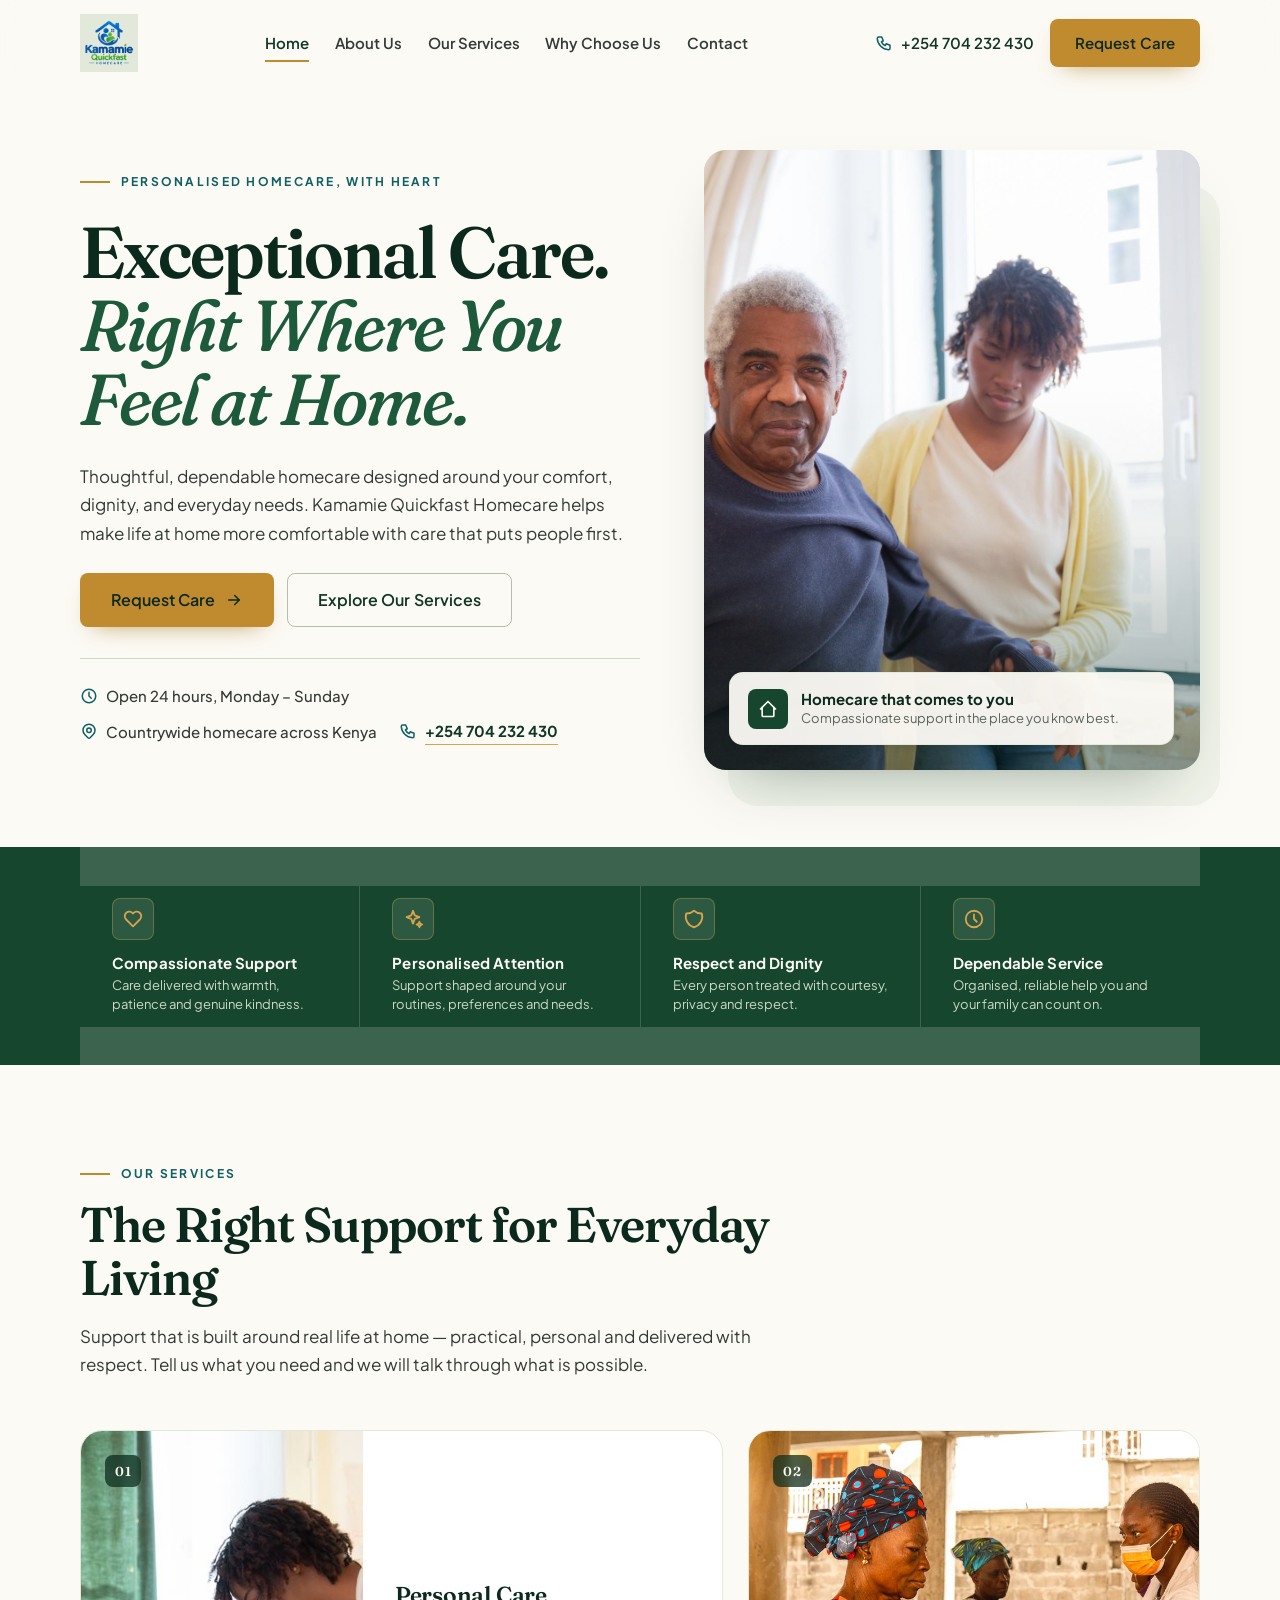
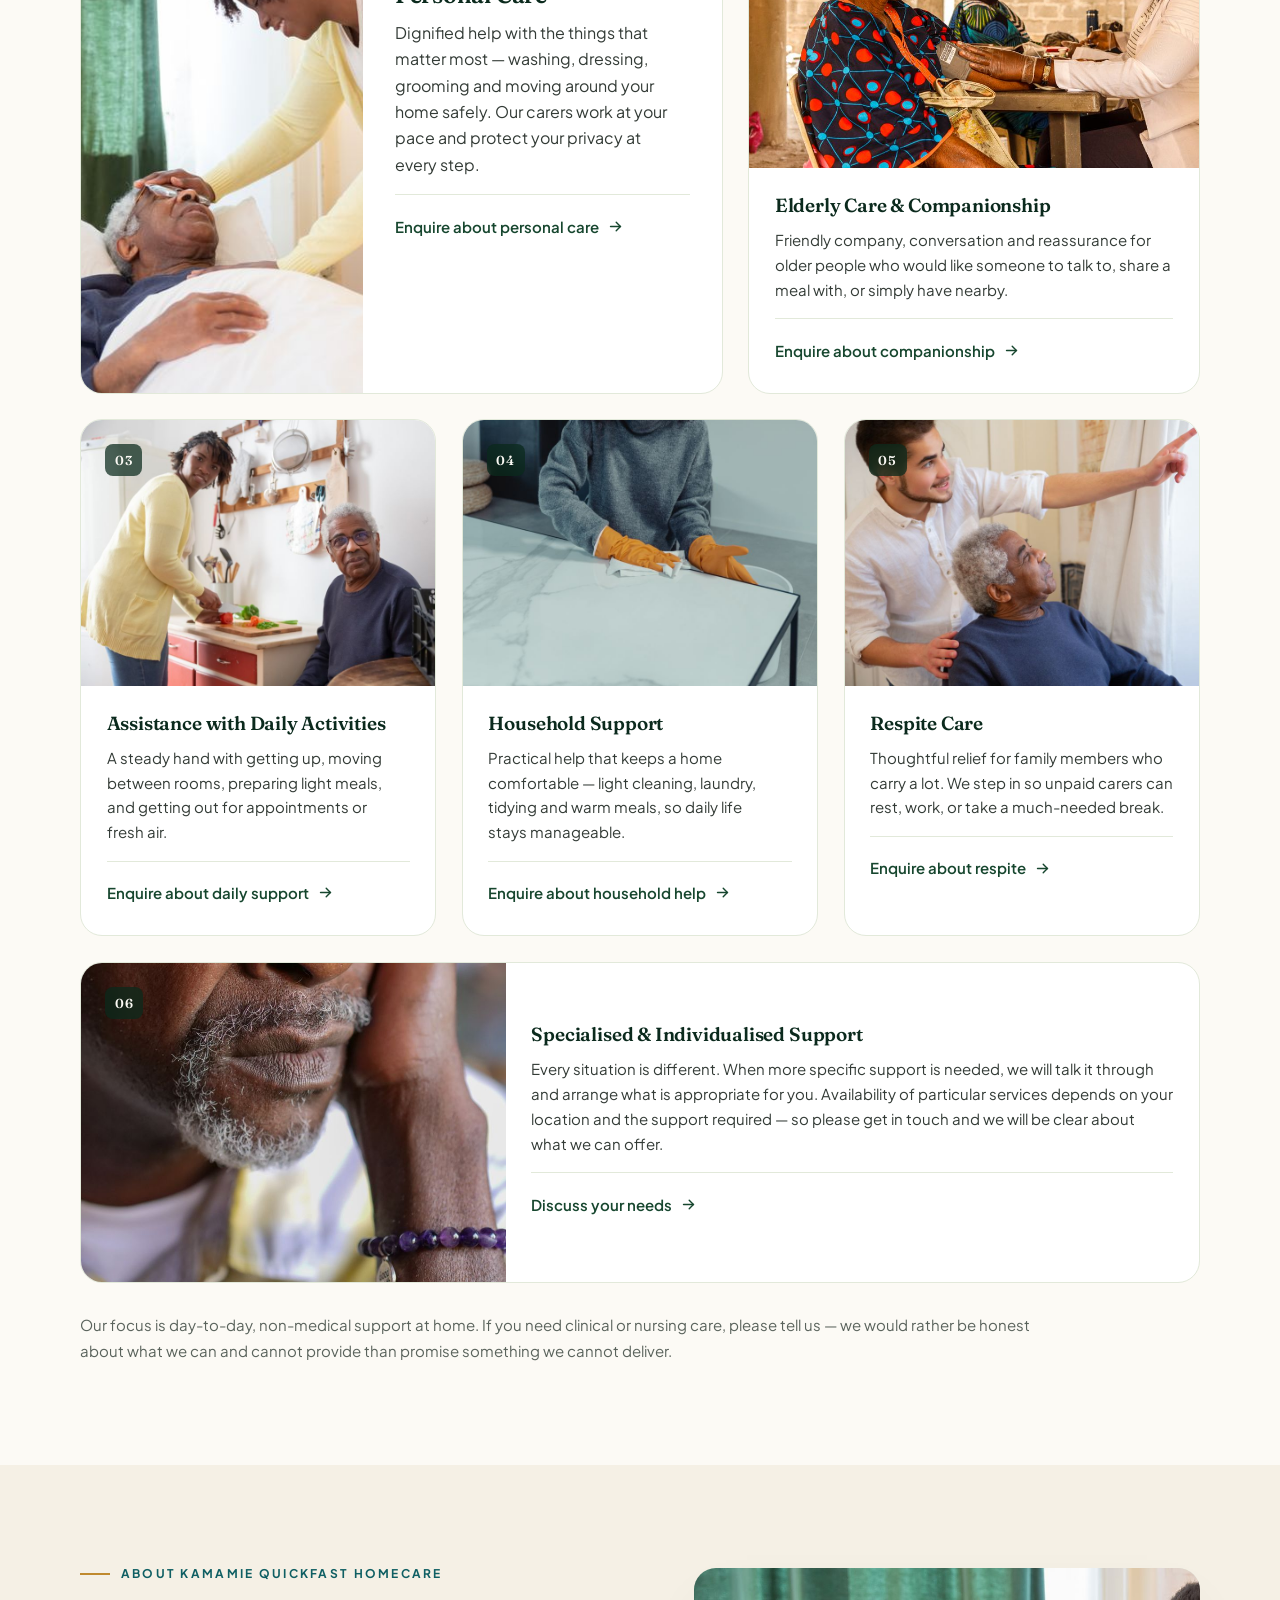
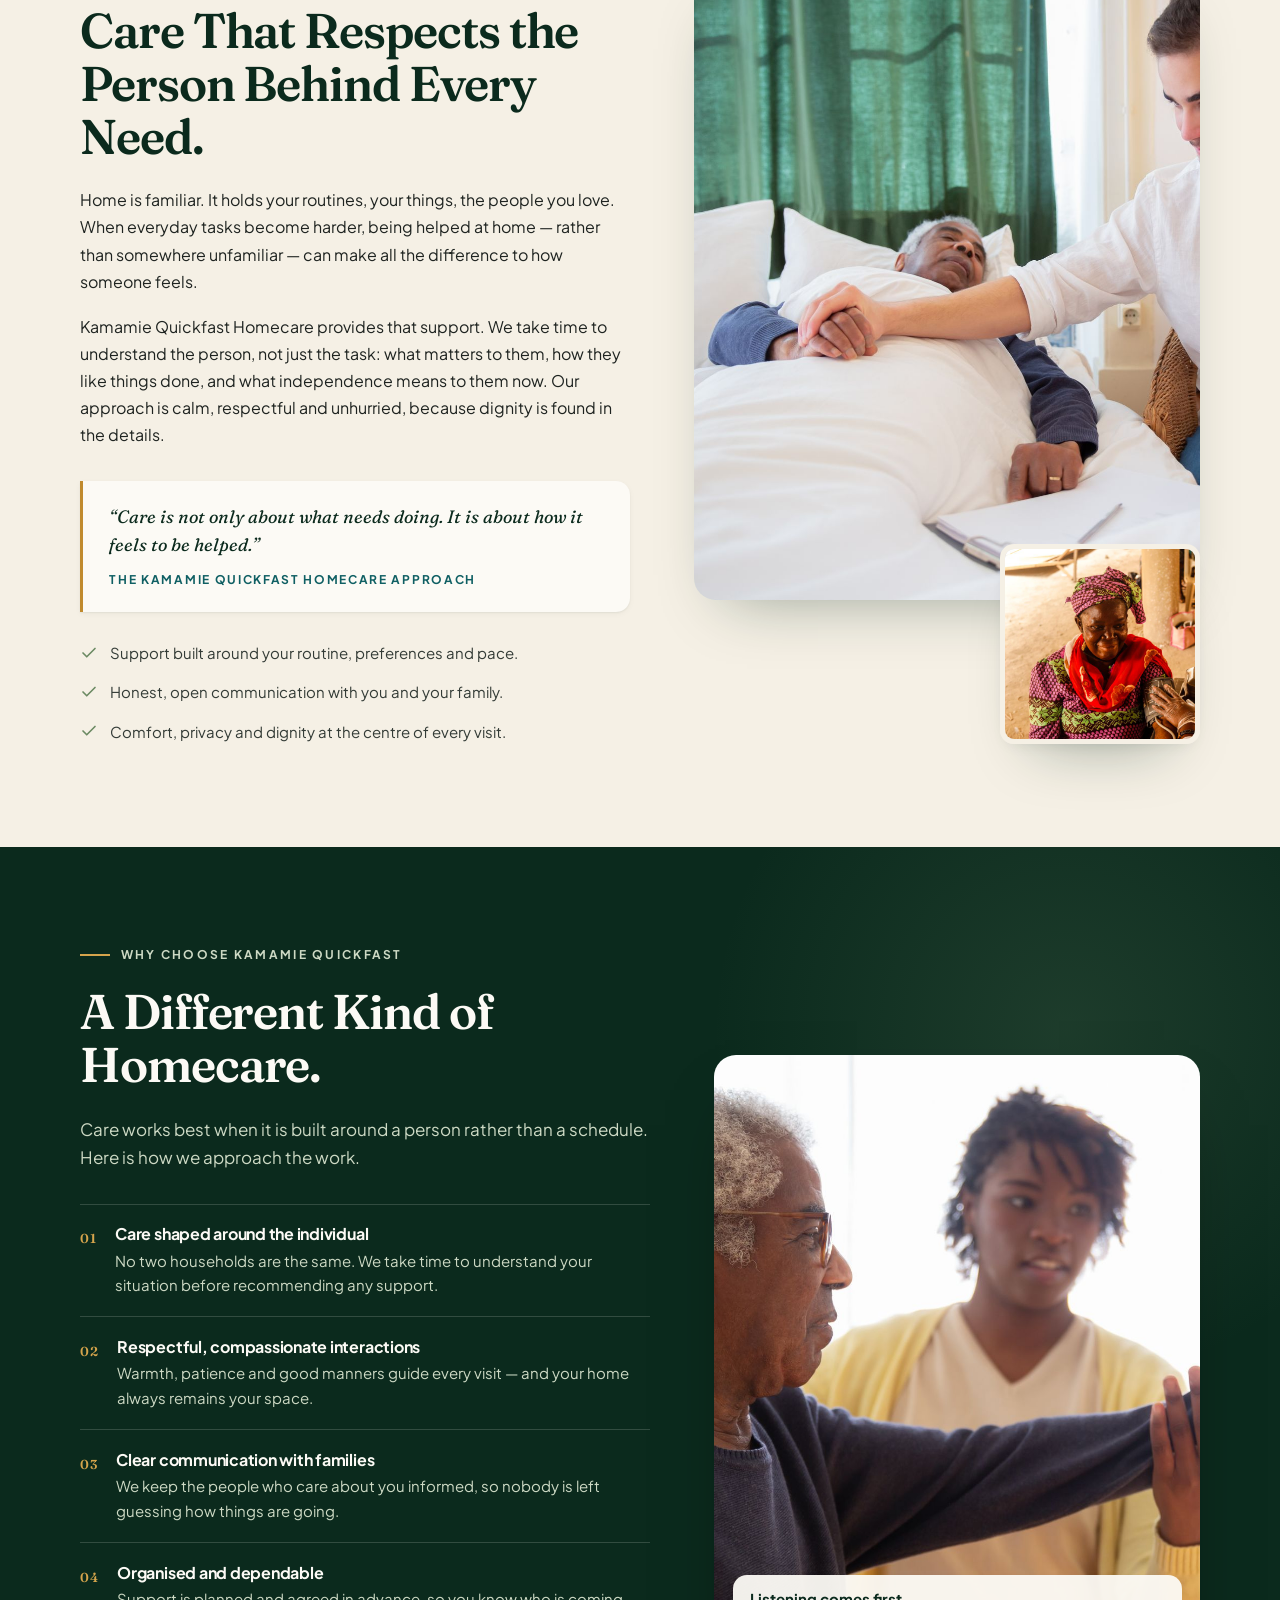
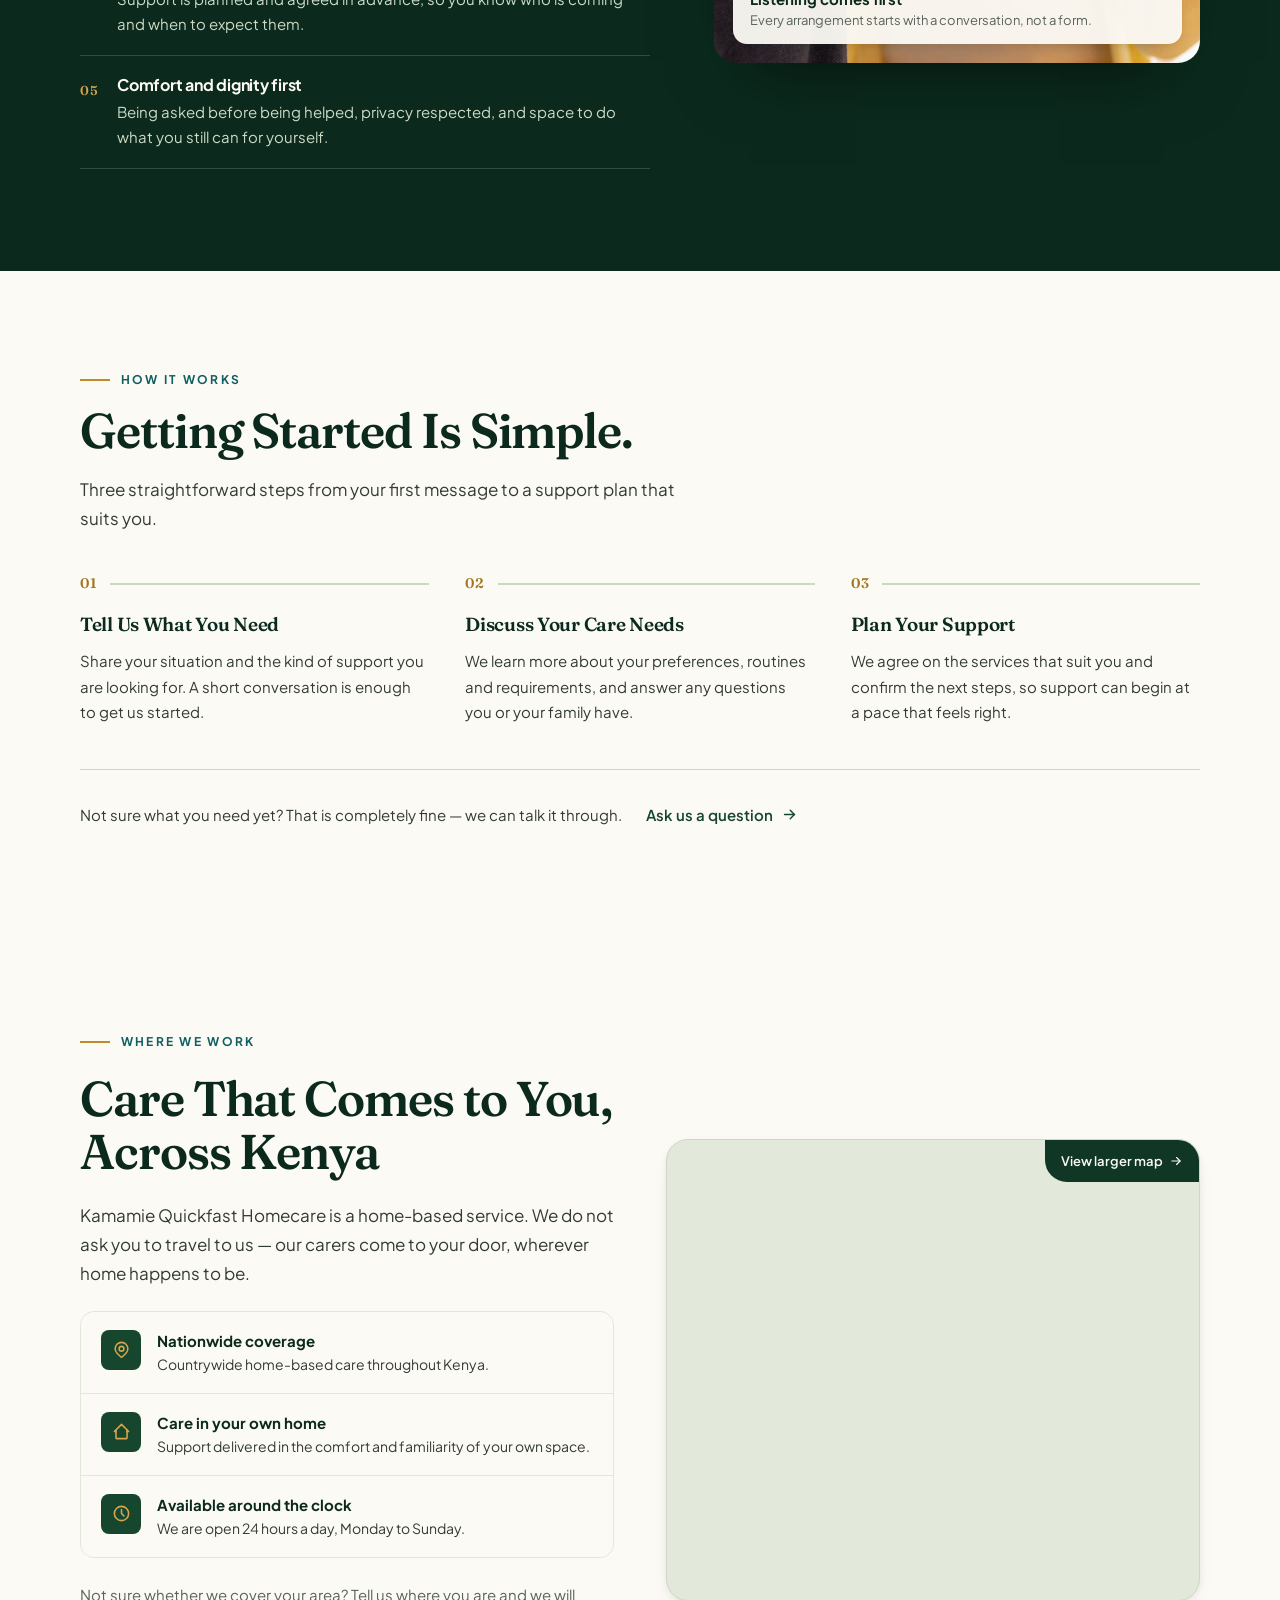
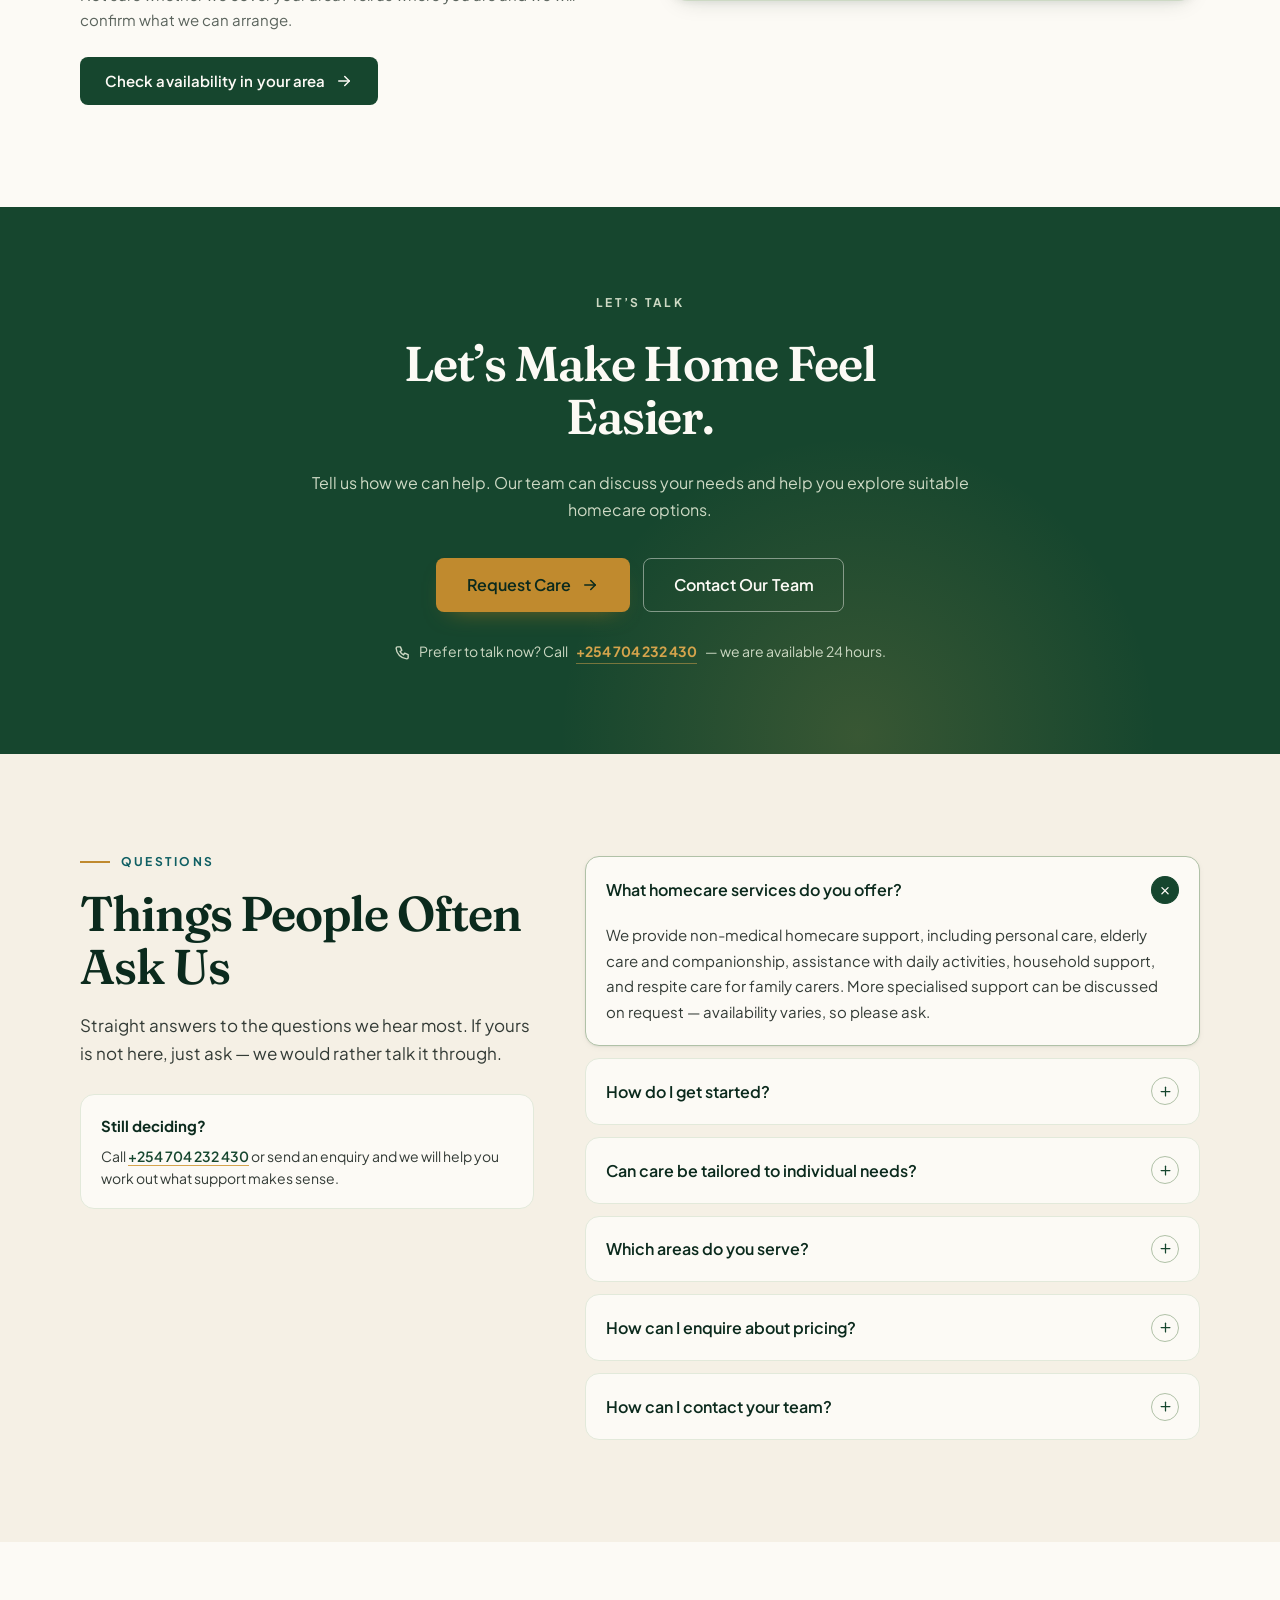
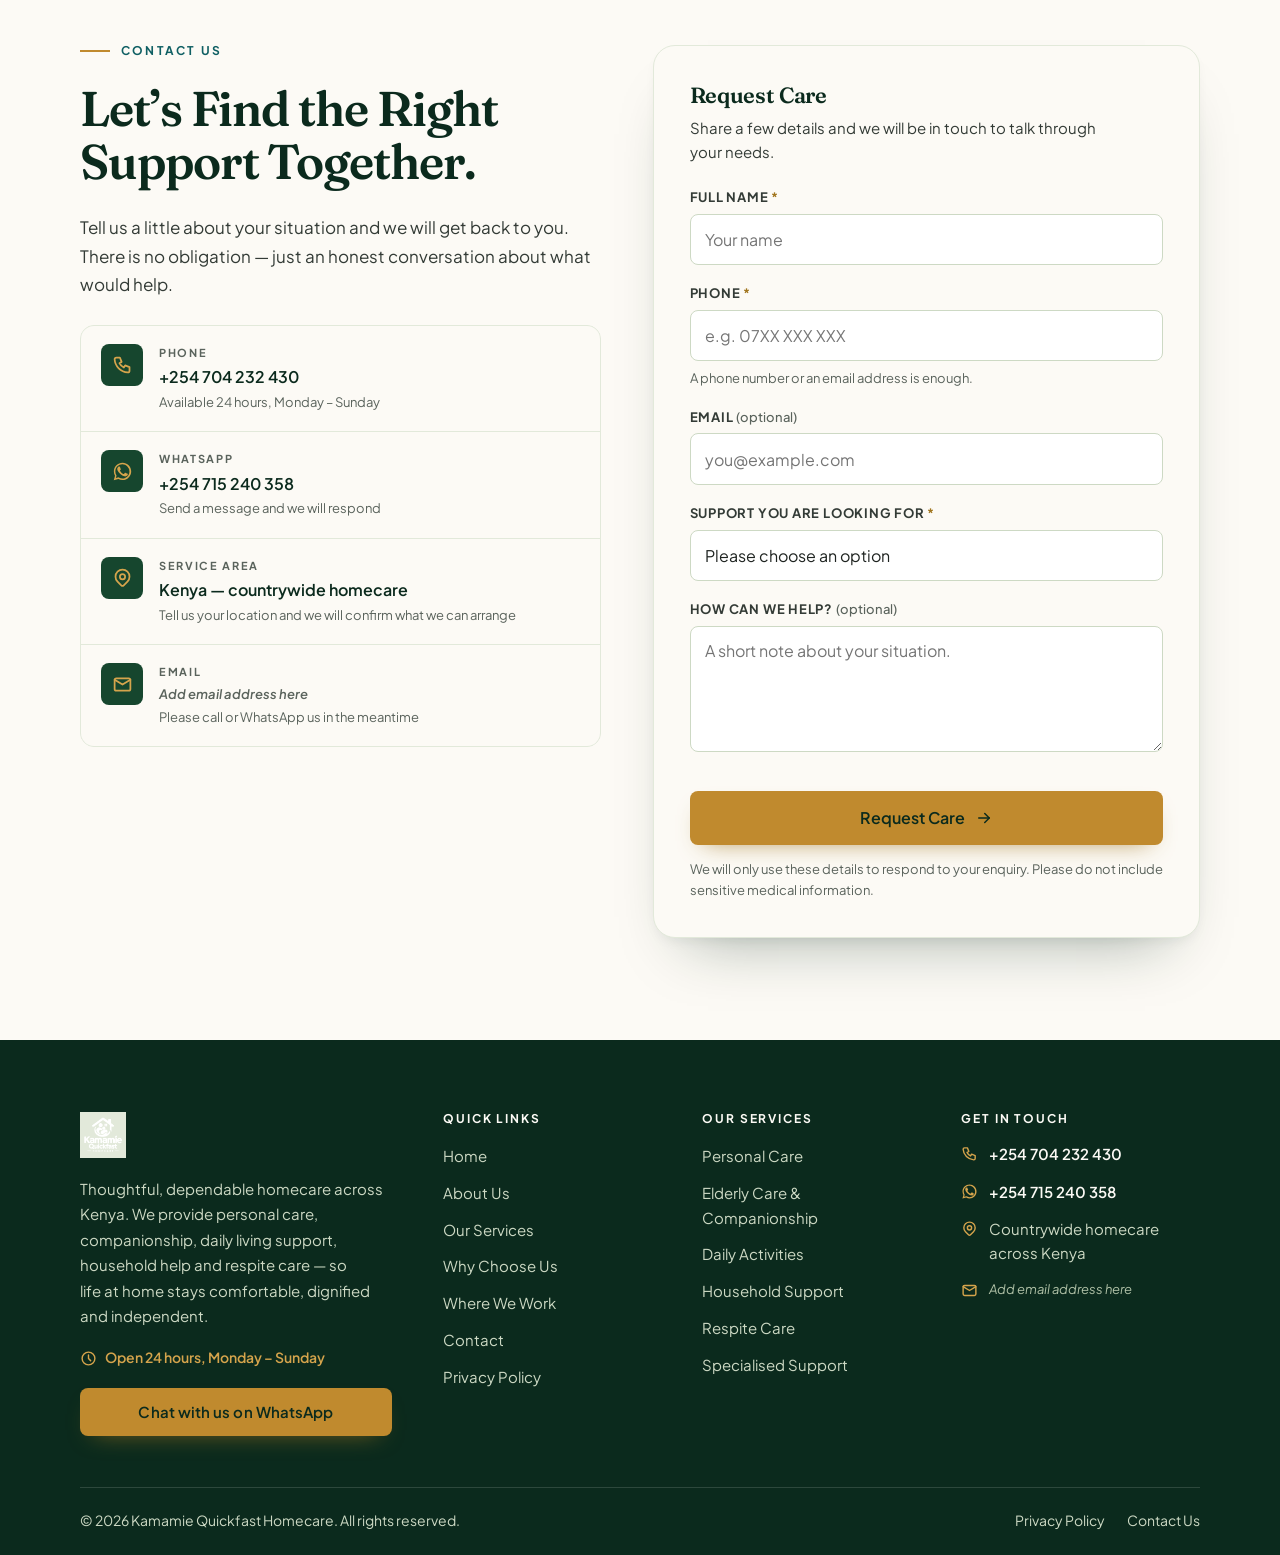
==== commit 90965269: "Use African photography throughout, transparent logo, and add service area map" ====
--- a/index.html
+++ b/index.html
@@ -13,12 +13,12 @@
     <meta property="og:title" content="Kamamie Quickfast Homecare — Compassionate Homecare in Kenya">
     <meta property="og:description" content="Exceptional care, right where you feel at home. Personal care, elderly companionship, daily living support, household help and respite care across Kenya.">
     <meta property="og:url" content="https://www.kamamiequickfasthomecare.co.ke/">
-    <meta property="og:image" content="https://www.kamamiequickfasthomecare.co.ke/static/img/care-hero.jpg">
+    <meta property="og:image" content="https://www.kamamiequickfasthomecare.co.ke/static/img/afr-hero.jpg">
     <meta property="og:locale" content="en_KE">
     <meta name="twitter:card" content="summary_large_image">
     <meta name="twitter:title" content="Kamamie Quickfast Homecare — Compassionate Homecare in Kenya">
     <meta name="twitter:description" content="Exceptional care, right where you feel at home. Personal care, elderly companionship, daily living support and respite care across Kenya.">
-    <meta name="twitter:image" content="https://www.kamamiequickfasthomecare.co.ke/static/img/care-hero.jpg">
+    <meta name="twitter:image" content="https://www.kamamiequickfasthomecare.co.ke/static/img/afr-hero.jpg">
 
     <link rel="icon" type="image/png" href="/static/img/logo.png">
     <link rel="apple-touch-icon" href="/static/img/logo.png">
@@ -82,7 +82,7 @@
     <header class="site-header">
         <div class="container header-inner">
             <a href="/index.html" class="brand" aria-label="Kamamie Quickfast Homecare — home">
-                <img class="brand__logo" src="/static/img/banner-logo.png" width="124" height="44" alt="Kamamie Quickfast Homecare">
+                <img class="brand__logo" src="/static/img/logo-mark.png" width="124" height="44" alt="Kamamie Quickfast Homecare">
             </a>
 
             <nav class="nav" aria-label="Main navigation">
@@ -154,8 +154,8 @@
 
                 <div class="hero__media">
                     <div class="hero__frame">
-                        <img src="/static/img/care-hero.jpg" width="1120" height="1400"
-                             alt="A carer and an older woman sitting close together on a sofa in a warm living room, talking and holding hands.">
+                        <img src="/static/img/afr-hero.jpg" width="1120" height="1400"
+                             alt="A carer stands beside an older man at a window in his home, gently holding his arm as he looks outside.">
                     </div>
                     <div class="hero__caption">
                         <span class="hero__caption-icon" aria-hidden="true">
@@ -220,7 +220,7 @@
                     <article class="service-card service-card--feature">
                         <div class="service-card__media">
                             <span class="service-card__num">01</span>
-                            <img src="/static/img/svc-personal-care.jpg" width="800" height="600" loading="lazy"
+                            <img src="/static/img/afr-personal-care.jpg" width="800" height="600" loading="lazy"
                                  alt="A carer gently tending to an older woman's hands while she sits comfortably at home.">
                         </div>
                         <div class="service-card__body">
@@ -235,8 +235,8 @@
                     <article class="service-card service-card--span5">
                         <div class="service-card__media">
                             <span class="service-card__num">02</span>
-                            <img src="/static/img/svc-companionship.jpg" width="800" height="600" loading="lazy"
-                                 alt="A carer serving a warm drink to an older woman seated in an armchair by a bright window.">
+                            <img src="/static/img/afr-companionship.jpg" width="800" height="600" loading="lazy"
+                                 alt="A health worker checks an older woman&rsquo;s blood pressure as she sits comfortably.">
                         </div>
                         <div class="service-card__body">
                             <h3 class="service-card__title">Elderly Care &amp; Companionship</h3>
@@ -250,8 +250,8 @@
                     <article class="service-card service-card--span4">
                         <div class="service-card__media">
                             <span class="service-card__num">03</span>
-                            <img src="/static/img/svc-daily-activities.jpg" width="800" height="600" loading="lazy"
-                                 alt="A carer walking alongside an older woman as she comes down a set of indoor stairs holding the rail.">
+                            <img src="/static/img/afr-daily-activities.jpg" width="800" height="600" loading="lazy"
+                                 alt="A carer prepares vegetables in a home kitchen while an older man sits nearby.">
                         </div>
                         <div class="service-card__body">
                             <h3 class="service-card__title">Assistance with Daily Activities</h3>
@@ -265,8 +265,8 @@
                     <article class="service-card service-card--span4">
                         <div class="service-card__media">
                             <span class="service-card__num">04</span>
-                            <img src="/static/img/svc-household.jpg" width="800" height="600" loading="lazy"
-                                 alt="A carer tidying a home while an older woman with walking crutches rests on the edge of a bed.">
+                            <img src="/static/img/afr-household.jpg" width="800" height="600" loading="lazy"
+                                 alt="A carer wipes a table with gloves while cleaning in a home.">
                         </div>
                         <div class="service-card__body">
                             <h3 class="service-card__title">Household Support</h3>
@@ -280,7 +280,7 @@
                     <article class="service-card service-card--span4">
                         <div class="service-card__media">
                             <span class="service-card__num">05</span>
-                            <img src="/static/img/svc-respite.jpg" width="800" height="600" loading="lazy"
+                            <img src="/static/img/afr-respite.jpg" width="800" height="600" loading="lazy"
                                  alt="A carer gently supporting an older woman's arm as they move together inside a home.">
                         </div>
                         <div class="service-card__body">
@@ -295,8 +295,8 @@
                     <article class="service-card service-card--wide">
                         <div class="service-card__media">
                             <span class="service-card__num">06</span>
-                            <img src="/static/img/svc-specialised.jpg" width="800" height="600" loading="lazy"
-                                 alt="A carer helping an older woman with grooming in a bright, comfortable room at home.">
+                            <img src="/static/img/afr-specialised.jpg" width="800" height="600" loading="lazy"
+                                 alt="Close-up of an older man&rsquo;s thoughtful face, resting his hand against his cheek.">
                         </div>
                         <div class="service-card__body">
                             <h3 class="service-card__title">Specialised &amp; Individualised Support</h3>
@@ -338,11 +338,11 @@
 
                 <div class="about__media">
                     <div class="about__media-main">
-                        <img src="/static/img/care-about.jpg" width="1000" height="1250" loading="lazy"
-                             alt="A carer warmly greeting an older woman at her front door, shaking her hand with a genuine smile.">
+                        <img src="/static/img/afr-about.jpg" width="1000" height="1250" loading="lazy"
+                             alt="A carer sits close beside an older man resting in bed, holding his hand.">
                     </div>
                     <div class="about__media-inset">
-                        <img src="/static/img/care-hands.jpg" width="640" height="640" loading="lazy"
+                        <img src="/static/img/afr-about-inset.jpg" width="640" height="640" loading="lazy"
                              alt="Close-up of a carer's hands gently holding an older woman's hands in a moment of support.">
                     </div>
                 </div>
@@ -397,8 +397,8 @@
                 </div>
 
                 <div class="why__media">
-                    <img src="/static/img/care-consult.jpg" width="900" height="1200" loading="lazy"
-                         alt="A carer sitting with an older woman in a bright room, listening attentively as she speaks.">
+                    <img src="/static/img/afr-why.jpg" width="900" height="1200" loading="lazy"
+                         alt="A carer helps an older man raise his arms in a gentle exercise at home.">
                     <div class="why__media-caption">
                         <strong>Listening comes first</strong>
                         <span>Every arrangement starts with a conversation, not a form.</span>
@@ -434,6 +434,56 @@
                 <div class="steps__foot">
                     <p>Not sure what you need yet? That is completely fine — we can talk it through.</p>
                     <a class="link-arrow" href="#contact">Ask us a question <svg width="17" height="17" aria-hidden="true"><use href="#i-arrow"/></svg></a>
+                </div>
+            </div>
+        </section>
+
+        <!-- ===================== Service area / location ===================== -->
+        <section class="section" id="location" aria-labelledby="location-title">
+            <div class="container location__inner">
+                <div class="location__content">
+                    <p class="eyebrow">Where we work</p>
+                    <h2 class="h2" id="location-title">Care That Comes to You, Across Kenya</h2>
+                    <p class="lead">Kamamie Quickfast Homecare is a home-based service. We do not ask you to travel to us — our carers come to your door, wherever home happens to be.</p>
+
+                    <div class="location__points">
+                        <div class="location-point">
+                            <span class="location-point__icon" aria-hidden="true"><svg width="19" height="19"><use href="#i-pin"/></svg></span>
+                            <div>
+                                <span class="location-point__title">Nationwide coverage</span>
+                                <span class="location-point__text">Countrywide home-based care throughout Kenya.</span>
+                            </div>
+                        </div>
+                        <div class="location-point">
+                            <span class="location-point__icon" aria-hidden="true"><svg width="19" height="19"><use href="#i-home"/></svg></span>
+                            <div>
+                                <span class="location-point__title">Care in your own home</span>
+                                <span class="location-point__text">Support delivered in the comfort and familiarity of your own space.</span>
+                            </div>
+                        </div>
+                        <div class="location-point">
+                            <span class="location-point__icon" aria-hidden="true"><svg width="19" height="19"><use href="#i-clock"/></svg></span>
+                            <div>
+                                <span class="location-point__title">Available around the clock</span>
+                                <span class="location-point__text">We are open 24 hours a day, Monday to Sunday.</span>
+                            </div>
+                        </div>
+                    </div>
+
+                    <p class="body-sm muted location__note">Not sure whether we cover your area? Tell us where you are and we will confirm what we can arrange.</p>
+                    <a class="btn btn--forest" href="#contact">Check availability in your area <svg class="btn-arrow" width="18" height="18" aria-hidden="true"><use href="#i-arrow"/></svg></a>
+                </div>
+
+                <div class="location__map">
+                    <iframe
+                        title="Map showing Kamamie Quickfast Homecare service coverage across Kenya"
+                        src="https://www.openstreetmap.org/export/embed.html?bbox=33.800%2C-4.900%2C42.100%2C5.200&amp;layer=mapnik&amp;marker=-0.0236%2C37.9062"
+                        referrerpolicy="no-referrer-when-downgrade"
+                        allowfullscreen></iframe>
+                    <a class="location__map-link" href="https://www.openstreetmap.org/?mlat=-0.0236&amp;mlon=37.9062#map=6/-0.0236/37.9062" target="_blank" rel="noopener">
+                        View larger map
+                        <svg width="14" height="14" aria-hidden="true"><use href="#i-arrow"/></svg>
+                    </a>
                 </div>
             </div>
         </section>
@@ -675,7 +725,7 @@
         <div class="container">
             <div class="footer__top">
                 <div class="footer__brand">
-                    <img class="footer__logo" src="/static/img/logo-white.png" width="130" height="46" alt="Kamamie Quickfast Homecare">
+                    <img class="footer__logo" src="/static/img/logo-mark-white.png" width="130" height="46" alt="Kamamie Quickfast Homecare">
                     <p class="footer__about">Thoughtful, dependable homecare across Kenya. We provide personal care, companionship, daily living support, household help and respite care — so life at home stays comfortable, dignified and independent.</p>
                     <span class="footer__hours"><svg width="17" height="17" aria-hidden="true"><use href="#i-clock"/></svg> Open 24 hours, Monday – Sunday</span>
                     <a class="btn btn--primary" href="https://wa.me/254715240358">Chat with us on WhatsApp</a>
@@ -688,6 +738,7 @@
                         <li><a href="/about.html">About Us</a></li>
                         <li><a href="/services.html">Our Services</a></li>
                         <li><a href="/index.html#why-us">Why Choose Us</a></li>
+                        <li><a href="/index.html#location">Where We Work</a></li>
                         <li><a href="/contact.html">Contact</a></li>
                         <li><a href="/privacy.html">Privacy Policy</a></li>
                     </ul>
--- a/static/css/custom.css
+++ b/static/css/custom.css
@@ -378,6 +378,10 @@
   gap: 1.5rem;
 }
 
+.location__note {
+  max-width: 34rem;
+}
+
 .spaced-block {
   margin-bottom: clamp(2.5rem, 5vw, 3.5rem);
 }
@@ -563,7 +567,7 @@
 }
 
 .brand__logo {
-  height: 44px;
+  height: 58px;
   width: auto;
   display: block;
 }
@@ -2265,9 +2269,116 @@
 }
 
 /* --------------------------------------------------------------------------
-   18b. Sub-pages
+   18b. Location / service area
    -------------------------------------------------------------------------- */
-.page-hero {
+.location__inner {
+  display: grid;
+  gap: clamp(2.25rem, 4vw, 3.5rem);
+  align-items: center;
+}
+
+.location__content {
+  display: grid;
+  gap: 1.5rem;
+  justify-items: start;
+}
+
+.location__points {
+  display: grid;
+  gap: 1px;
+  width: 100%;
+  background: var(--sage-100);
+  border: 1px solid var(--sage-100);
+  border-radius: var(--r-md);
+  overflow: hidden;
+}
+
+.location-point {
+  display: flex;
+  gap: 1rem;
+  align-items: flex-start;
+  padding: 1.1rem 1.25rem;
+  background: var(--ivory);
+}
+
+.location-point__icon {
+  display: grid;
+  place-items: center;
+  width: 40px;
+  height: 40px;
+  flex: none;
+  border-radius: var(--r-sm);
+  background: var(--forest-700);
+  color: var(--gold-400);
+}
+
+.location-point__title {
+  display: block;
+  font-size: 0.9375rem;
+  font-weight: 700;
+  color: var(--forest-900);
+  line-height: 1.4;
+}
+
+.location-point__text {
+  display: block;
+  font-size: 0.875rem;
+  color: var(--charcoal-700);
+  line-height: 1.6;
+  margin-top: 0.15rem;
+}
+
+.location__map {
+  position: relative;
+  border-radius: var(--r-lg);
+  overflow: hidden;
+  border: 1px solid var(--sage-200);
+  box-shadow: var(--sh-md);
+  background: var(--sage-100);
+}
+
+.location__map iframe {
+  display: block;
+  width: 100%;
+  height: 460px;
+  border: 0;
+}
+
+.location__map-link {
+  display: inline-flex;
+  align-items: center;
+  gap: 0.4rem;
+  padding: 0.6rem 1rem;
+  font-size: 0.8125rem;
+  font-weight: 600;
+  color: var(--ivory);
+  background: var(--forest-800);
+  border-radius: 0 0 0 var(--r-lg);
+  position: absolute;
+  top: 0;
+  right: 0;
+}
+
+.location__map-link:hover {
+  background: var(--gold-600);
+  color: var(--ivory);
+}
+
+@media (max-width: 767px) {
+  .location__map iframe {
+    height: 320px;
+  }
+}
+
+@media (min-width: 900px) {
+  .location__inner {
+    grid-template-columns: 1fr 1fr;
+  }
+}
+
+/* --------------------------------------------------------------------------
+   18c. Sub-pages
+   -------------------------------------------------------------------------- */.page-hero {
   padding-top: calc(var(--header-h) + clamp(2.25rem, 5vw, 4rem));
   padding-bottom: clamp(2.25rem, 4vw, 3.5rem);
   background: var(--cream);
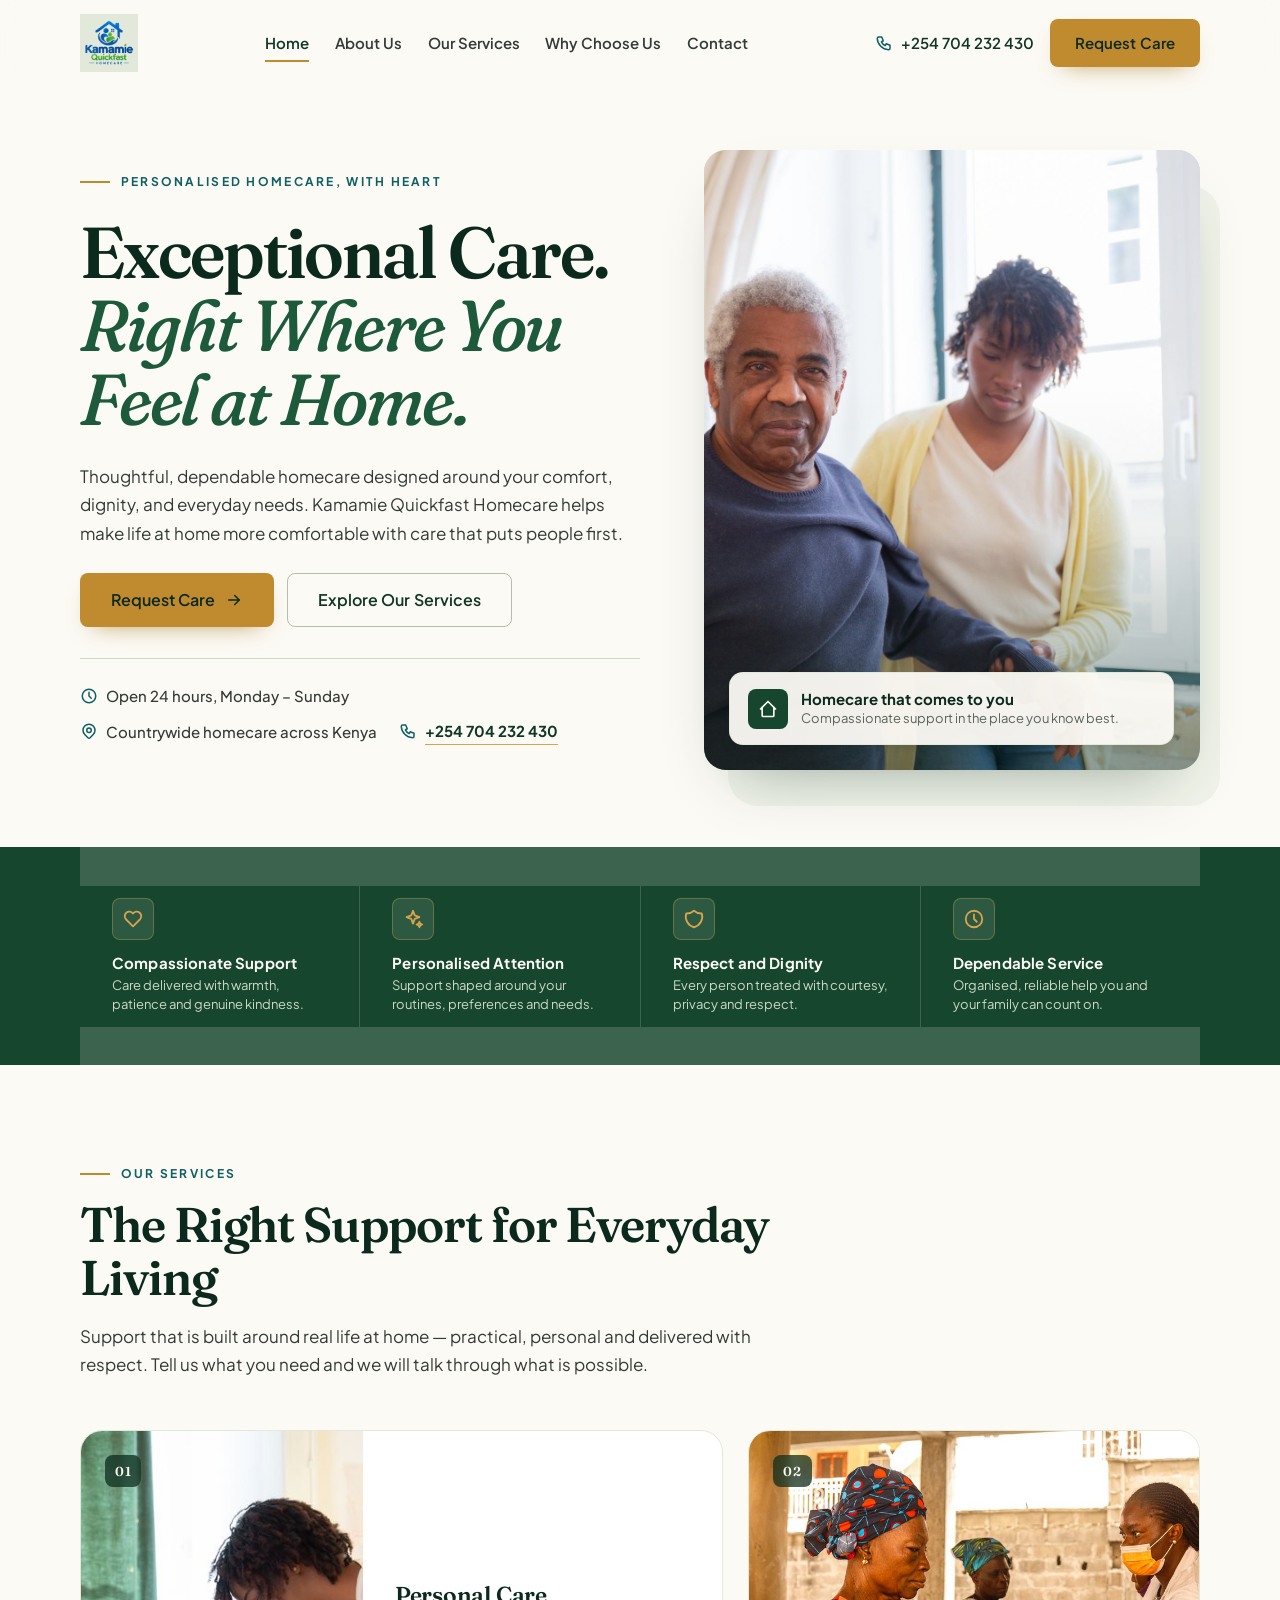
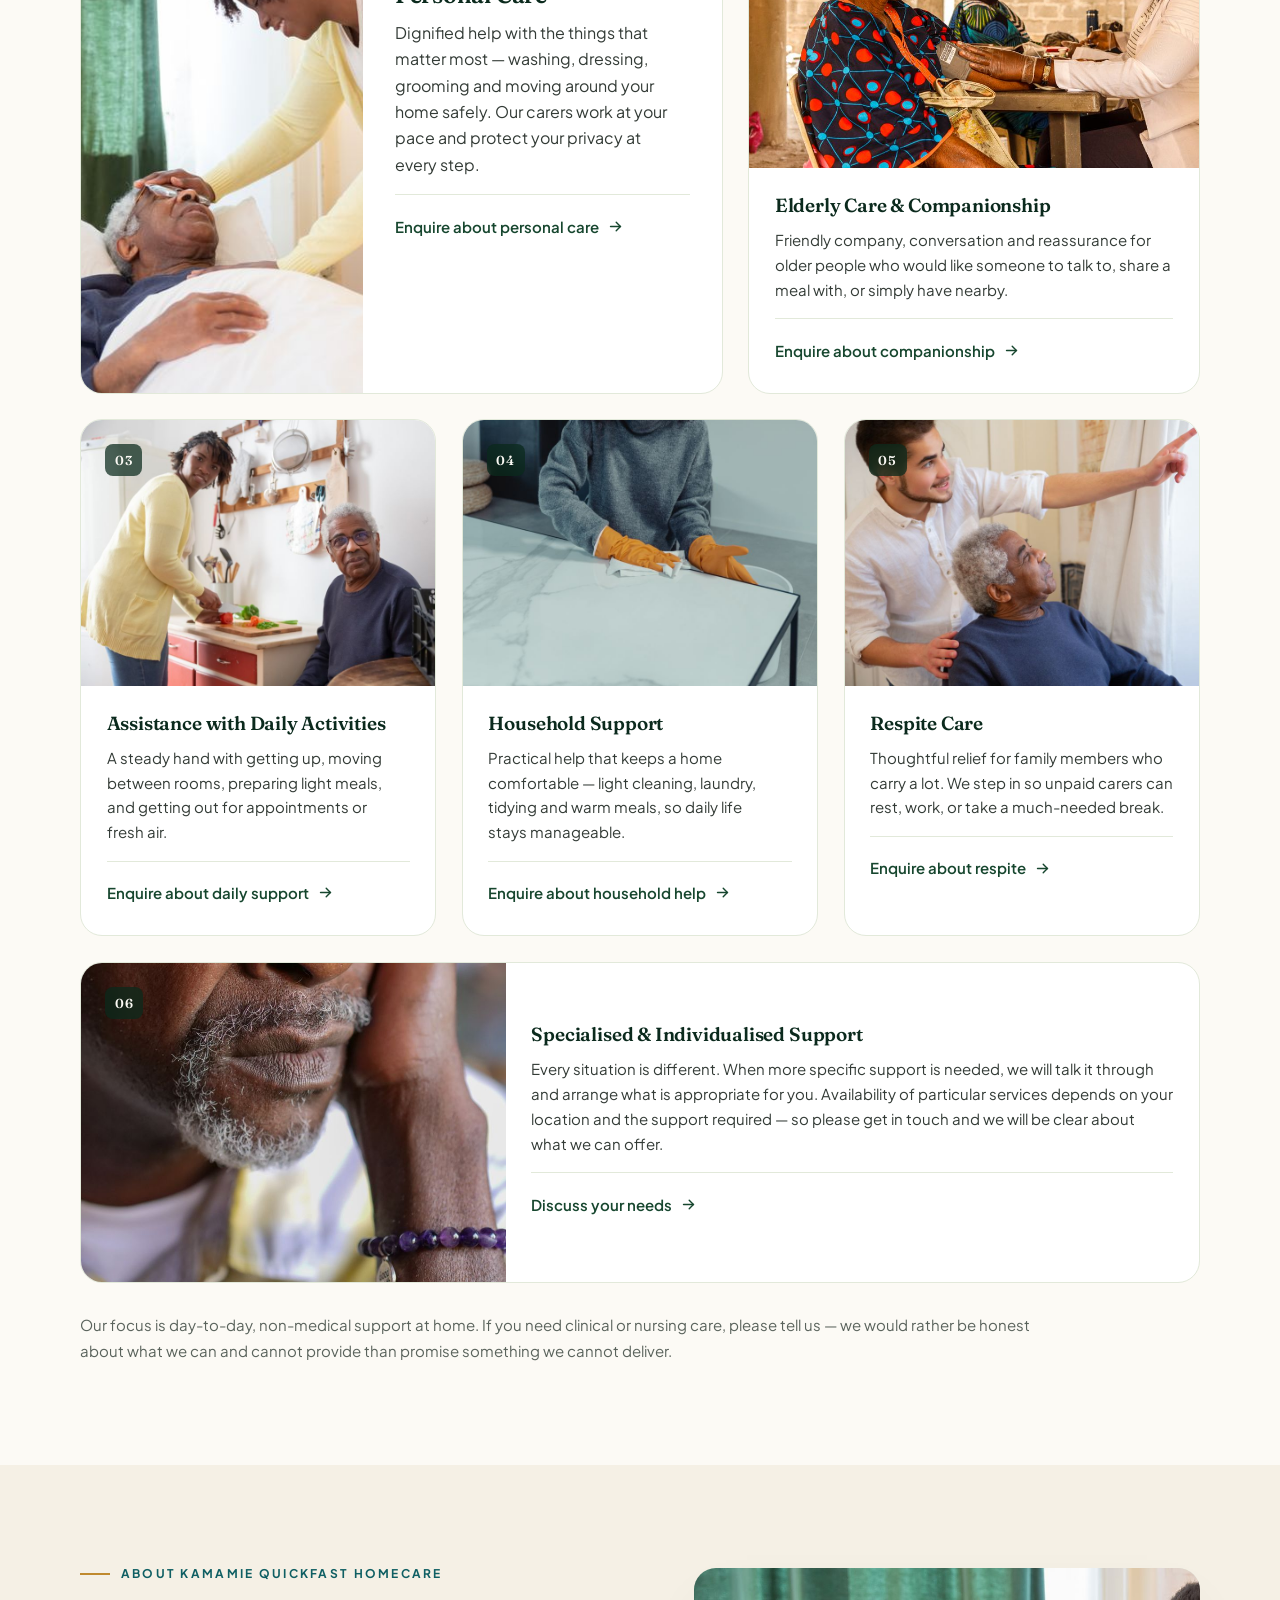
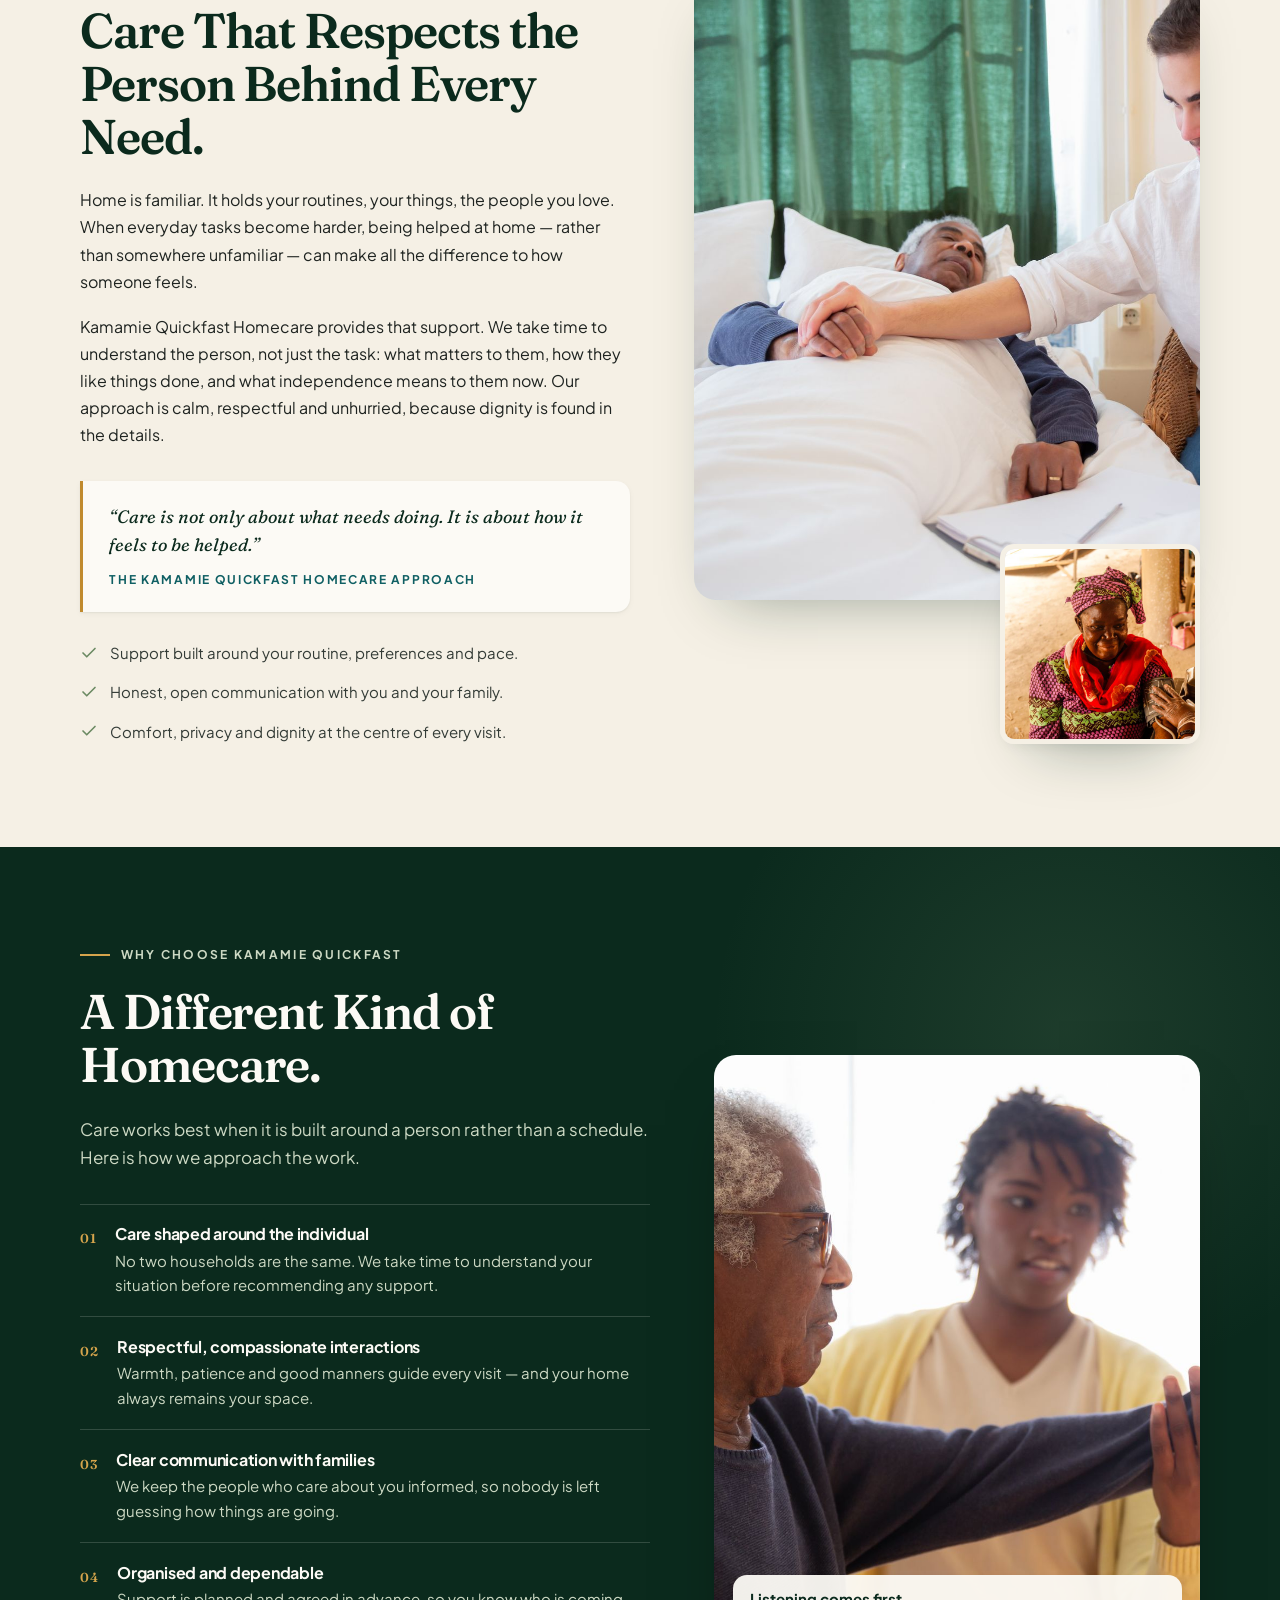
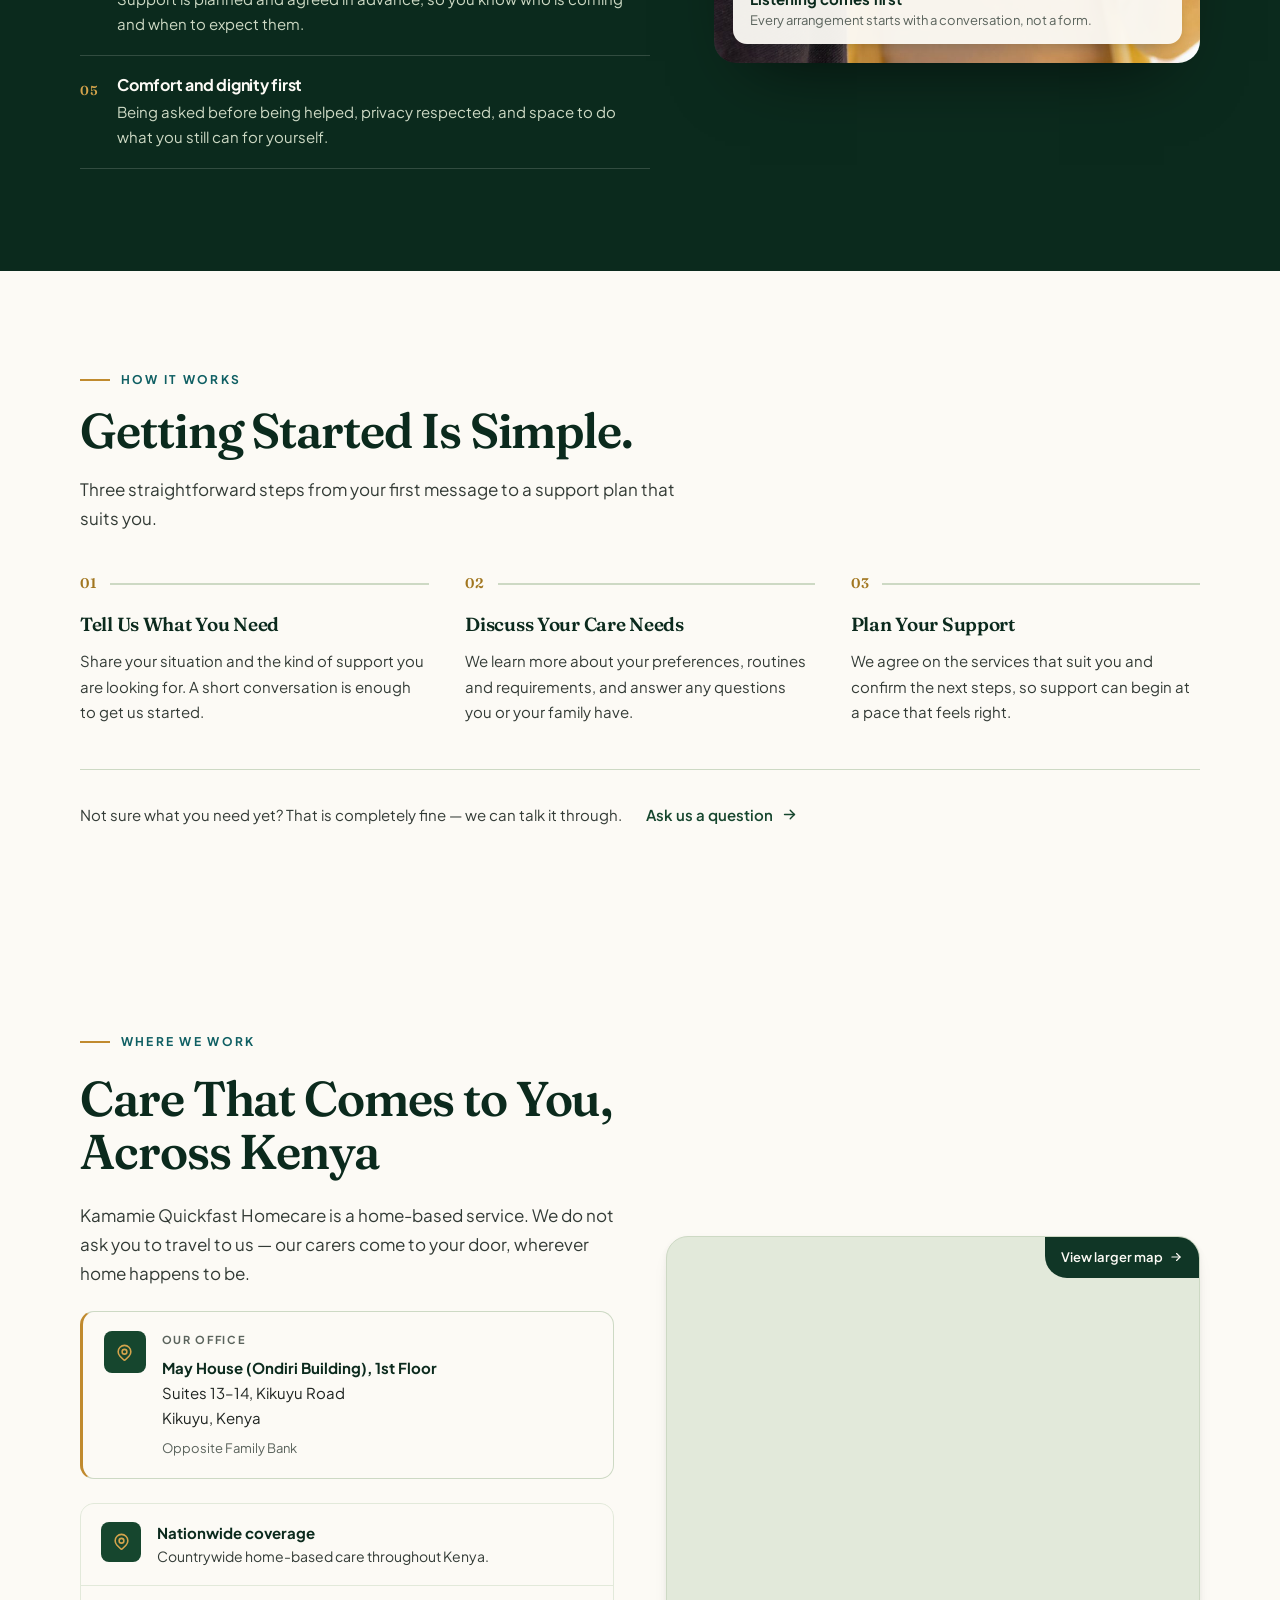
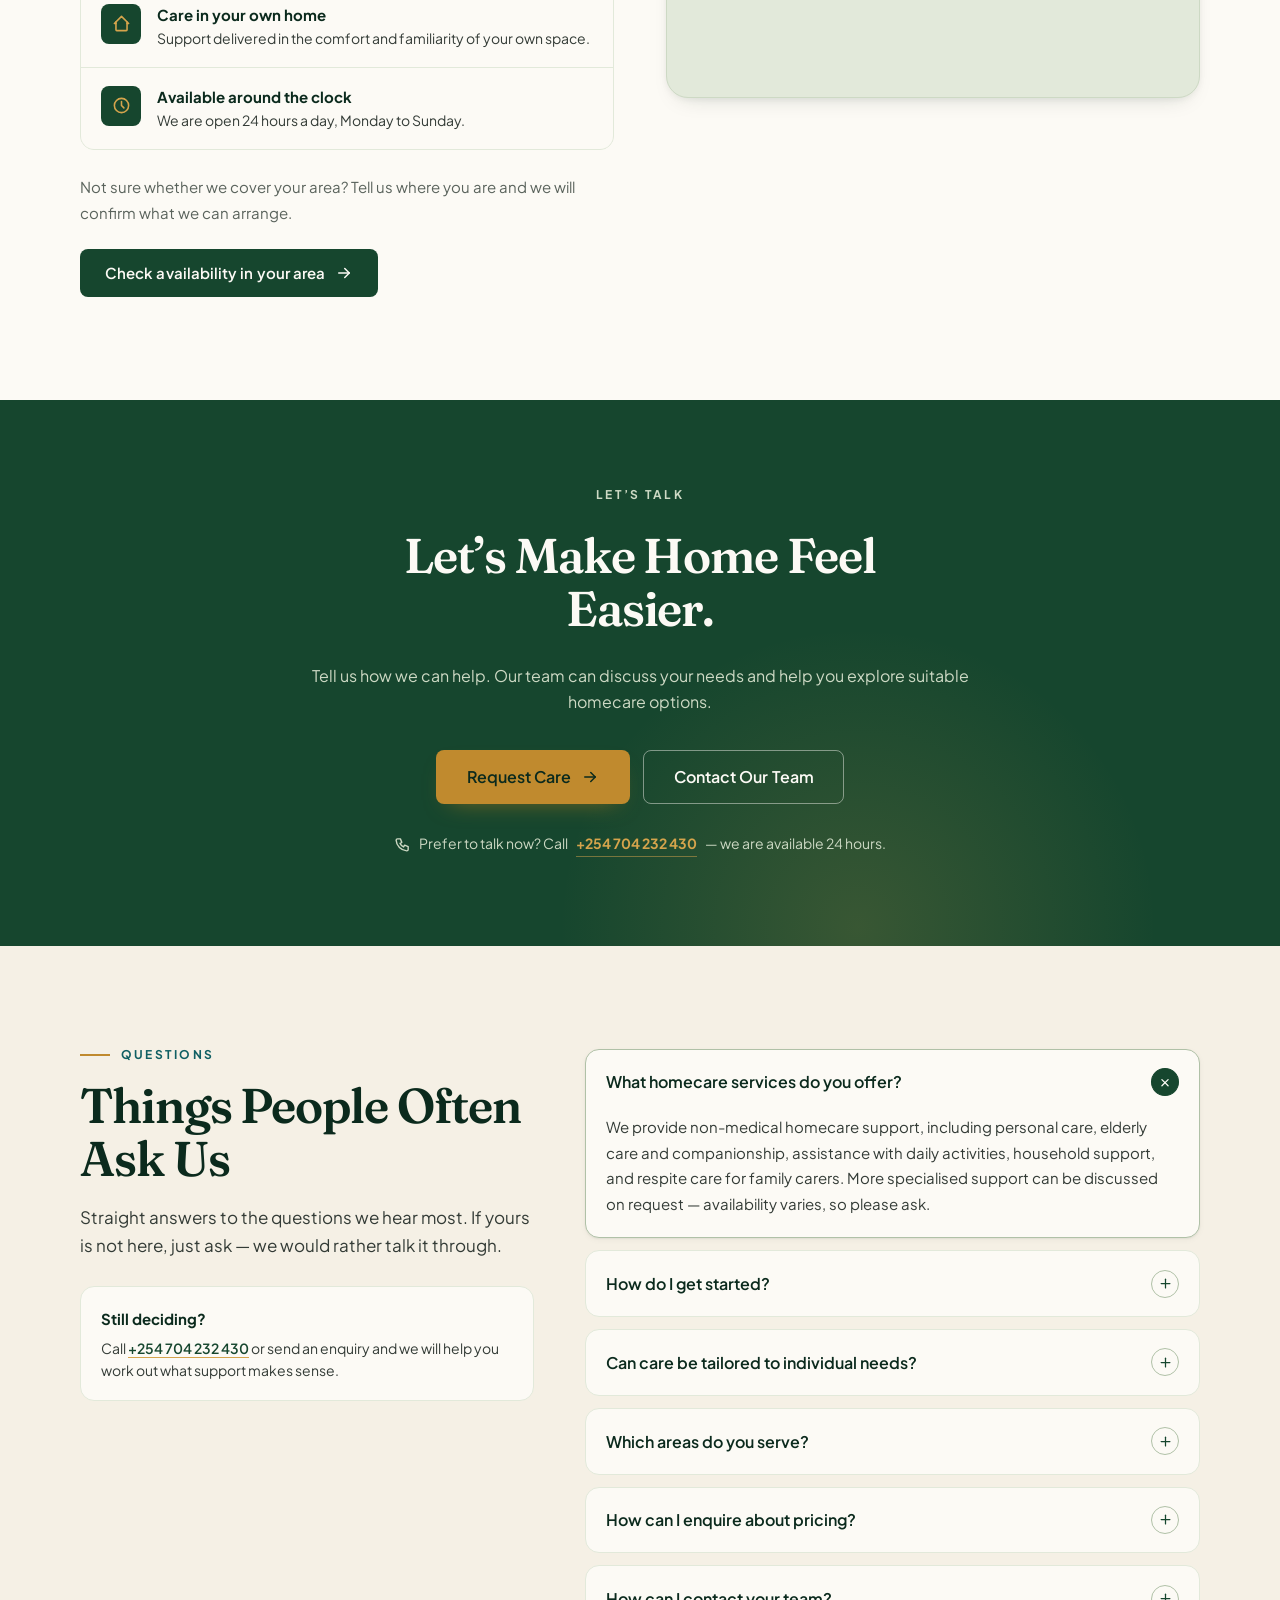
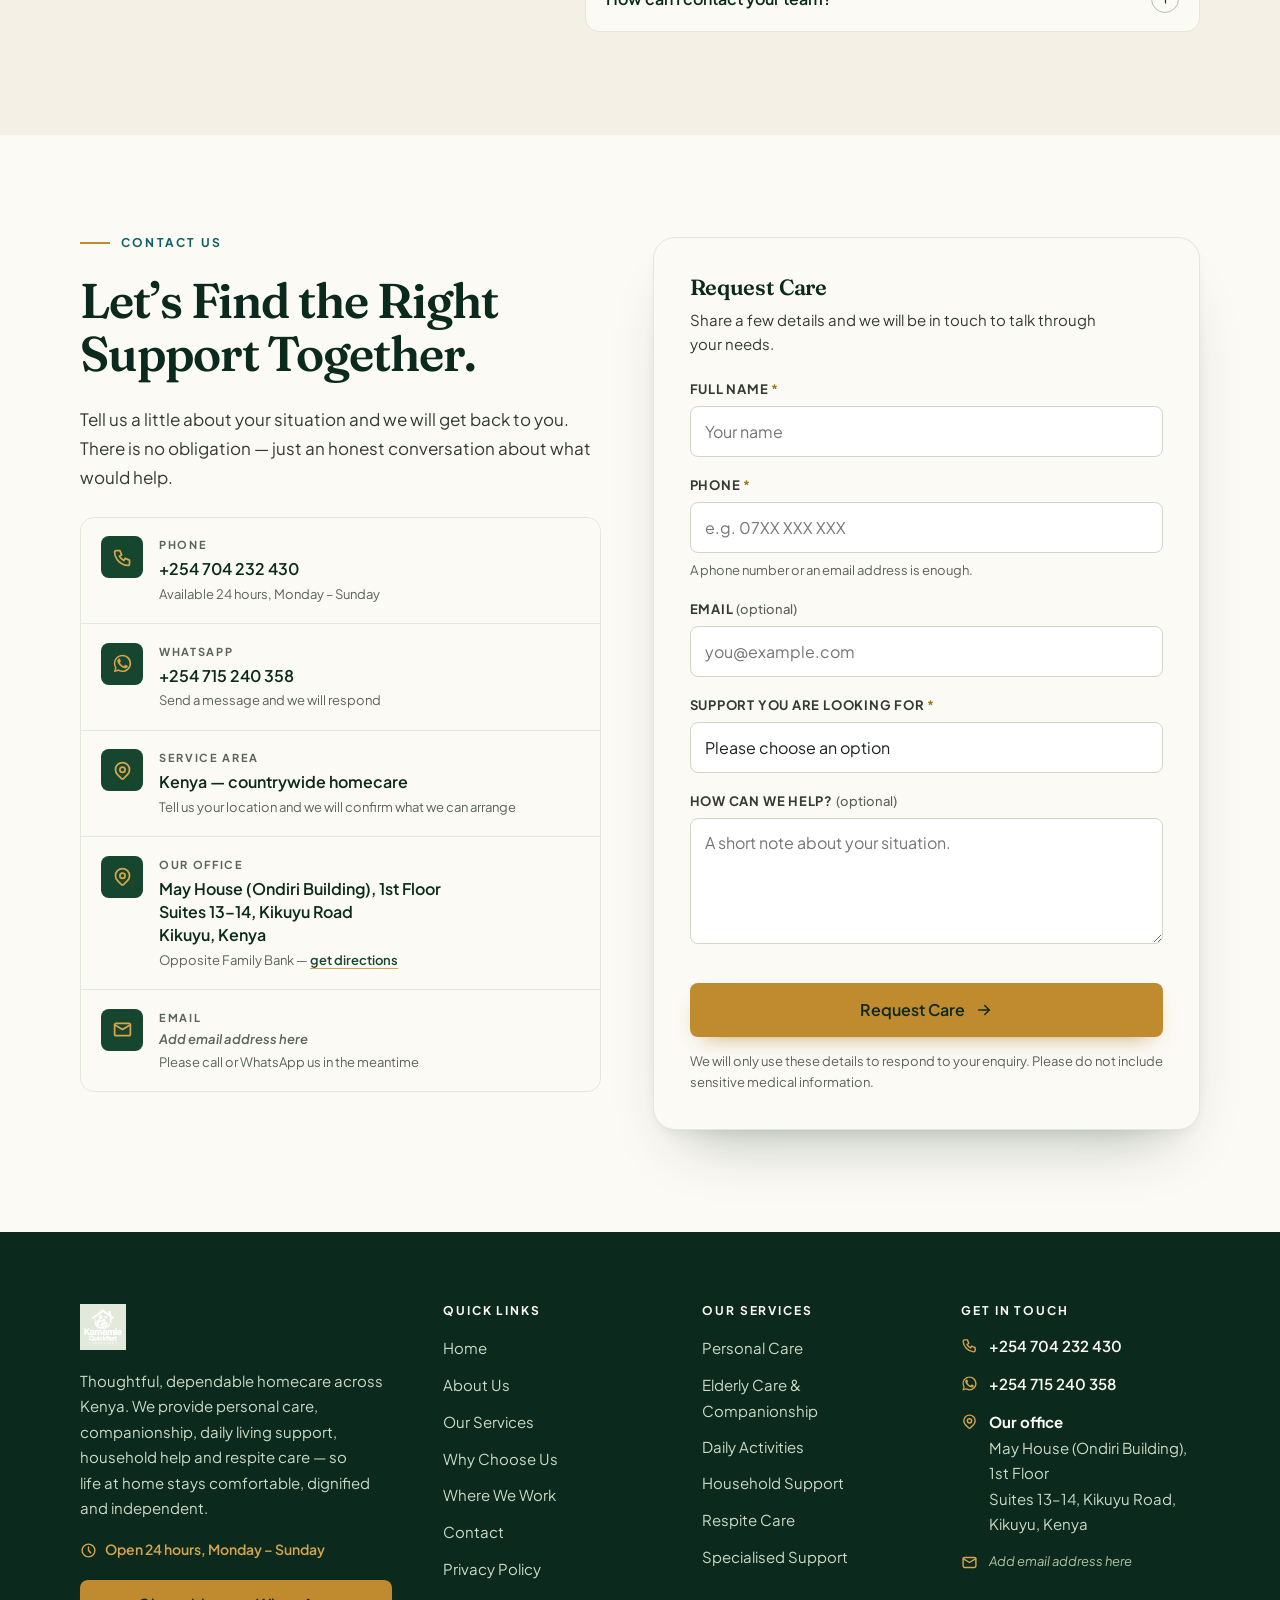
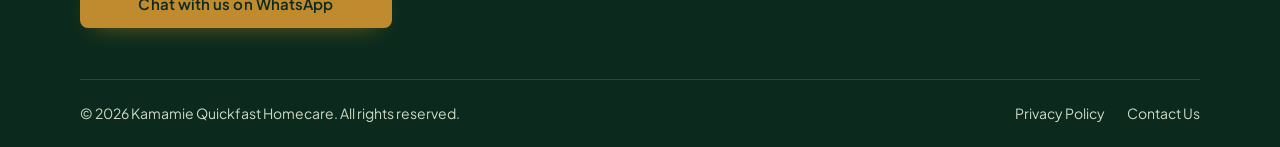
==== commit eb4bfbe1: "Add Kikuyu office address and pin map to the office location" ====
--- a/index.html
+++ b/index.html
@@ -1,4 +1,4 @@
-<!DOCTYPE html>
+﻿<!DOCTYPE html>
 <html lang="en">
 <head>
     <meta charset="UTF-8">
@@ -37,6 +37,19 @@
       "description": "Countrywide home-based care in Kenya providing personal care, elderly care and companionship, assistance with daily activities, household support and respite care.",
       "url": "https://www.kamamiequickfasthomecare.co.ke/",
       "telephone": "+254704232430",
+      "address": {
+        "@type": "PostalAddress",
+        "streetAddress": "May House (Ondiri Building), 1st Floor, Suites 13-14, Kikuyu Road",
+        "addressLocality": "Kikuyu",
+        "addressRegion": "Kiambu",
+        "addressCountry": "KE"
+      },
+      "geo": {
+        "@type": "GeoCoordinates",
+        "latitude": -1.242648,
+        "longitude": 36.6655397
+      },
+      "hasMap": "https://www.openstreetmap.org/?mlat=-1.2426480&mlon=36.6655397#map=17/-1.2426480/36.6655397",
       "areaServed": { "@type": "Country", "name": "Kenya" },
       "availableChannel": [
         { "@type": "ServiceChannel", "servicePhone": { "@type": "ContactPoint", "telephone": "+254704232430" } },
@@ -446,6 +459,19 @@
                     <h2 class="h2" id="location-title">Care That Comes to You, Across Kenya</h2>
                     <p class="lead">Kamamie Quickfast Homecare is a home-based service. We do not ask you to travel to us — our carers come to your door, wherever home happens to be.</p>
 
+                    <div class="location-address">
+                        <span class="location-address__icon" aria-hidden="true"><svg width="19" height="19"><use href="#i-pin"/></svg></span>
+                        <div>
+                            <span class="location-address__label">Our office</span>
+                            <address>
+                                <strong>May House (Ondiri Building), 1st Floor</strong><br>
+                                Suites 13–14, Kikuyu Road<br>
+                                Kikuyu, Kenya
+                            </address>
+                            <span class="location-address__landmark">Opposite Family Bank</span>
+                        </div>
+                    </div>
+
                     <div class="location__points">
                         <div class="location-point">
                             <span class="location-point__icon" aria-hidden="true"><svg width="19" height="19"><use href="#i-pin"/></svg></span>
@@ -476,11 +502,11 @@
 
                 <div class="location__map">
                     <iframe
-                        title="Map showing Kamamie Quickfast Homecare service coverage across Kenya"
-                        src="https://www.openstreetmap.org/export/embed.html?bbox=33.800%2C-4.900%2C42.100%2C5.200&amp;layer=mapnik&amp;marker=-0.0236%2C37.9062"
+                        title="Map showing the Kamamie Quickfast Homecare office in Kikuyu, Kenya, and our nationwide service area"
+                        src="https://www.openstreetmap.org/export/embed.html?bbox=36.5900%2C-1.3100%2C36.7400%2C-1.1700&amp;layer=mapnik&amp;marker=-1.2426480%2C36.6655397"
                         referrerpolicy="no-referrer-when-downgrade"
                         allowfullscreen></iframe>
-                    <a class="location__map-link" href="https://www.openstreetmap.org/?mlat=-0.0236&amp;mlon=37.9062#map=6/-0.0236/37.9062" target="_blank" rel="noopener">
+                    <a class="location__map-link" href="https://www.openstreetmap.org/?mlat=-1.2426480&amp;mlon=36.6655397#map=14/-1.2426480/36.6655397" target="_blank" rel="noopener">
                         View larger map
                         <svg width="14" height="14" aria-hidden="true"><use href="#i-arrow"/></svg>
                     </a>
@@ -637,6 +663,18 @@
                                 <span class="contact-channel__label">Service area</span>
                                 <span class="contact-channel__value">Kenya — countrywide homecare</span>
                                 <span class="contact-channel__hint">Tell us your location and we will confirm what we can arrange</span>
+                            </div>
+                        </div>
+                        <div class="contact-channel">
+                            <span class="contact-channel__icon" aria-hidden="true"><svg width="21" height="21"><use href="#i-pin"/></svg></span>
+                            <div>
+                                <span class="contact-channel__label">Our office</span>
+                                <span class="contact-channel__value">
+                                    May House (Ondiri Building), 1st Floor<br>
+                                    Suites 13–14, Kikuyu Road<br>
+                                    Kikuyu, Kenya
+                                </span>
+                                <span class="contact-channel__hint">Opposite Family Bank — <a class="inline-link" href="https://www.openstreetmap.org/?mlat=-1.2426480&amp;mlon=36.6655397#map=17/-1.2426480/36.6655397" target="_blank" rel="noopener">get directions</a></span>
                             </div>
                         </div>
                         <div class="contact-channel">
@@ -769,7 +807,7 @@
                         </li>
                         <li>
                             <svg width="17" height="17" aria-hidden="true"><use href="#i-pin"/></svg>
-                            <span>Countrywide homecare<br>across Kenya</span>
+                            <span class="footer__address"><strong>Our office</strong>May House (Ondiri Building), 1st Floor<br>Suites 13–14, Kikuyu Road, Kikuyu, Kenya</span>
                         </li>
                         <li>
                             <svg width="17" height="17" aria-hidden="true"><use href="#i-mail"/></svg>
--- a/static/css/custom.css
+++ b/static/css/custom.css
@@ -380,6 +380,70 @@
 
 .location__note {
   max-width: 34rem;
+}
+
+/* Office address block */
+.location-address {
+  display: flex;
+  gap: 1rem;
+  align-items: flex-start;
+  padding: 1.2rem 1.3rem;
+  background: var(--ivory);
+  border: 1px solid var(--sage-200);
+  border-left: 3px solid var(--gold-500);
+  border-radius: var(--r-md);
+  width: 100%;
+}
+
+.location-address__icon {
+  display: grid;
+  place-items: center;
+  width: 42px;
+  height: 42px;
+  flex: none;
+  border-radius: var(--r-sm);
+  background: var(--forest-700);
+  color: var(--gold-400);
+}
+
+.location-address__label {
+  display: block;
+  font-size: 0.6875rem;
+  font-weight: 700;
+  letter-spacing: 0.15em;
+  text-transform: uppercase;
+  color: var(--charcoal-500);
+  margin-bottom: 0.4rem;
+}
+
+.location-address address {
+  font-style: normal;
+  font-size: 0.9375rem;
+  line-height: 1.65;
+  color: var(--charcoal);
+}
+
+.location-address address strong {
+  color: var(--forest-900);
+  font-weight: 700;
+}
+
+.location-address__landmark {
+  display: block;
+  margin-top: 0.4rem;
+  font-size: 0.8125rem;
+  color: var(--charcoal-500);
+}
+
+.footer__address {
+  font-style: normal;
+  line-height: 1.7;
+}
+
+.footer__address strong {
+  color: var(--ivory);
+  font-weight: 700;
+  display: block;
 }
 
 .spaced-block {
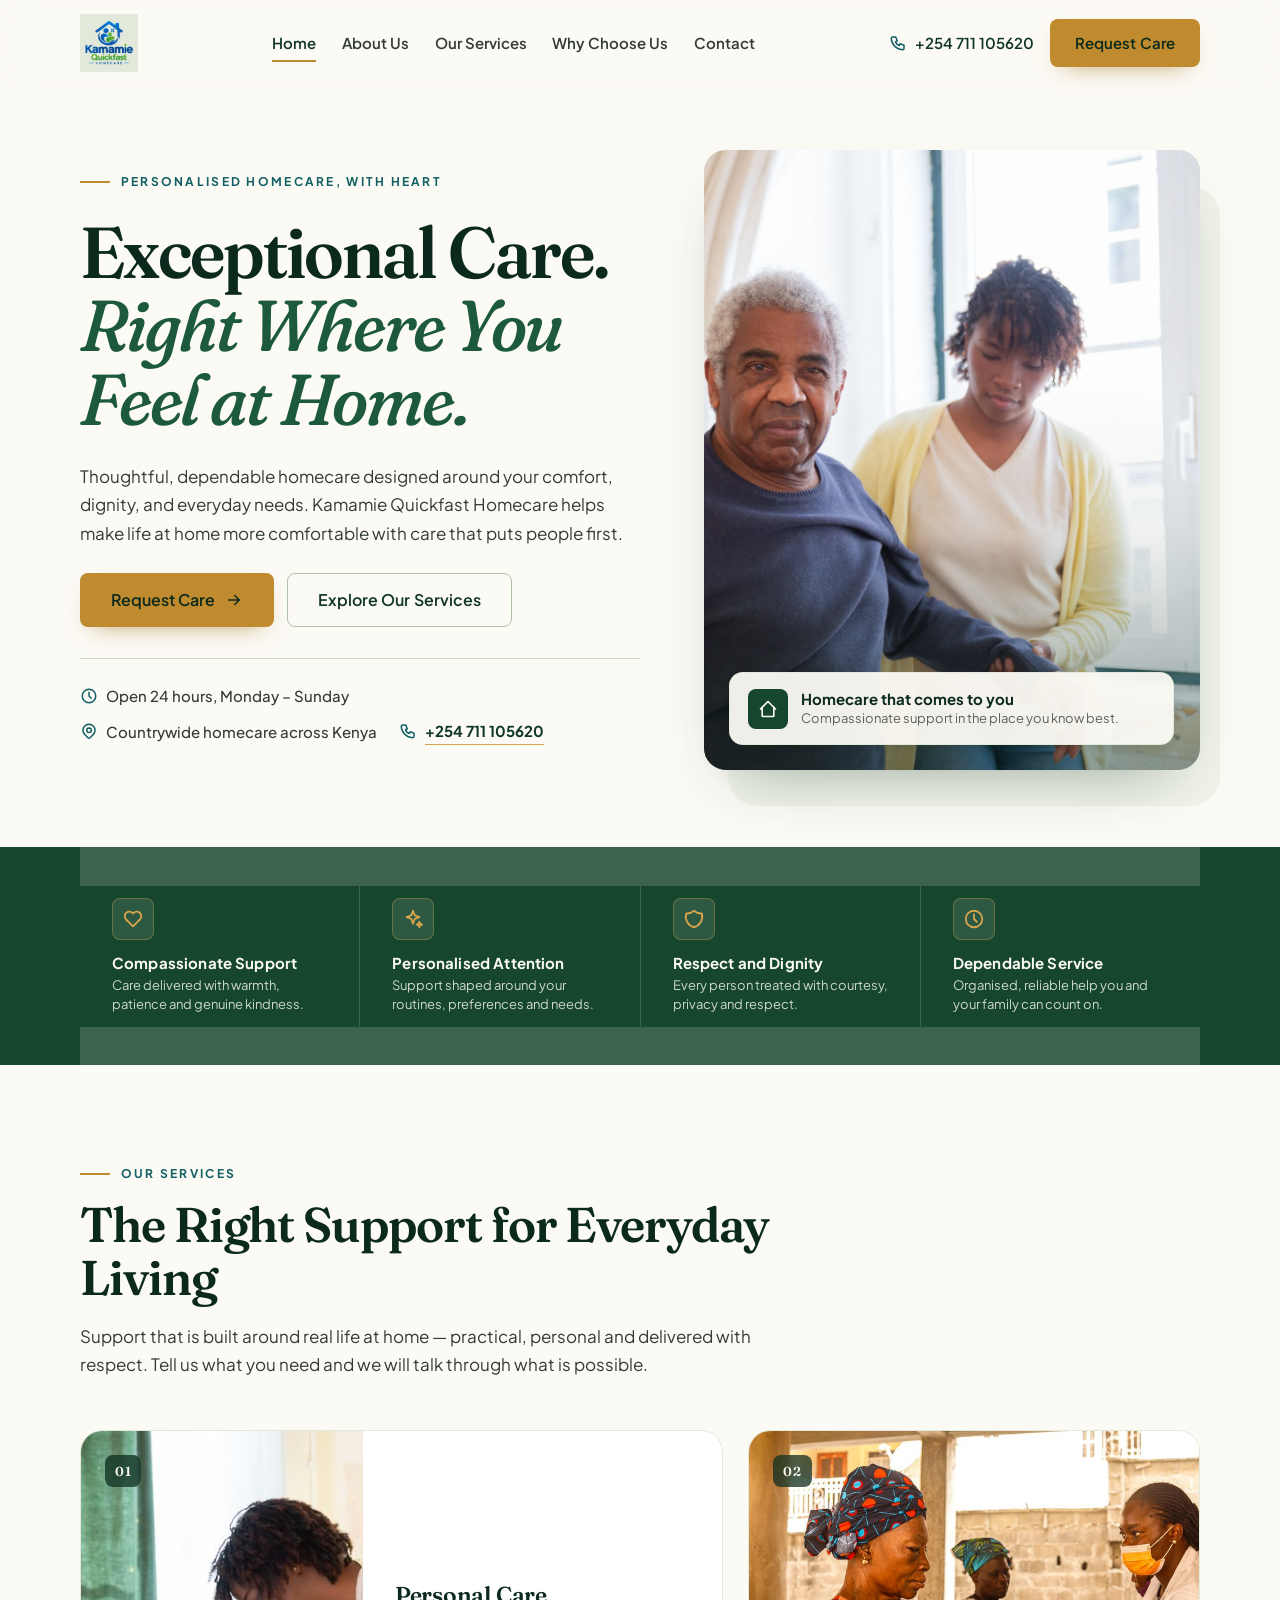
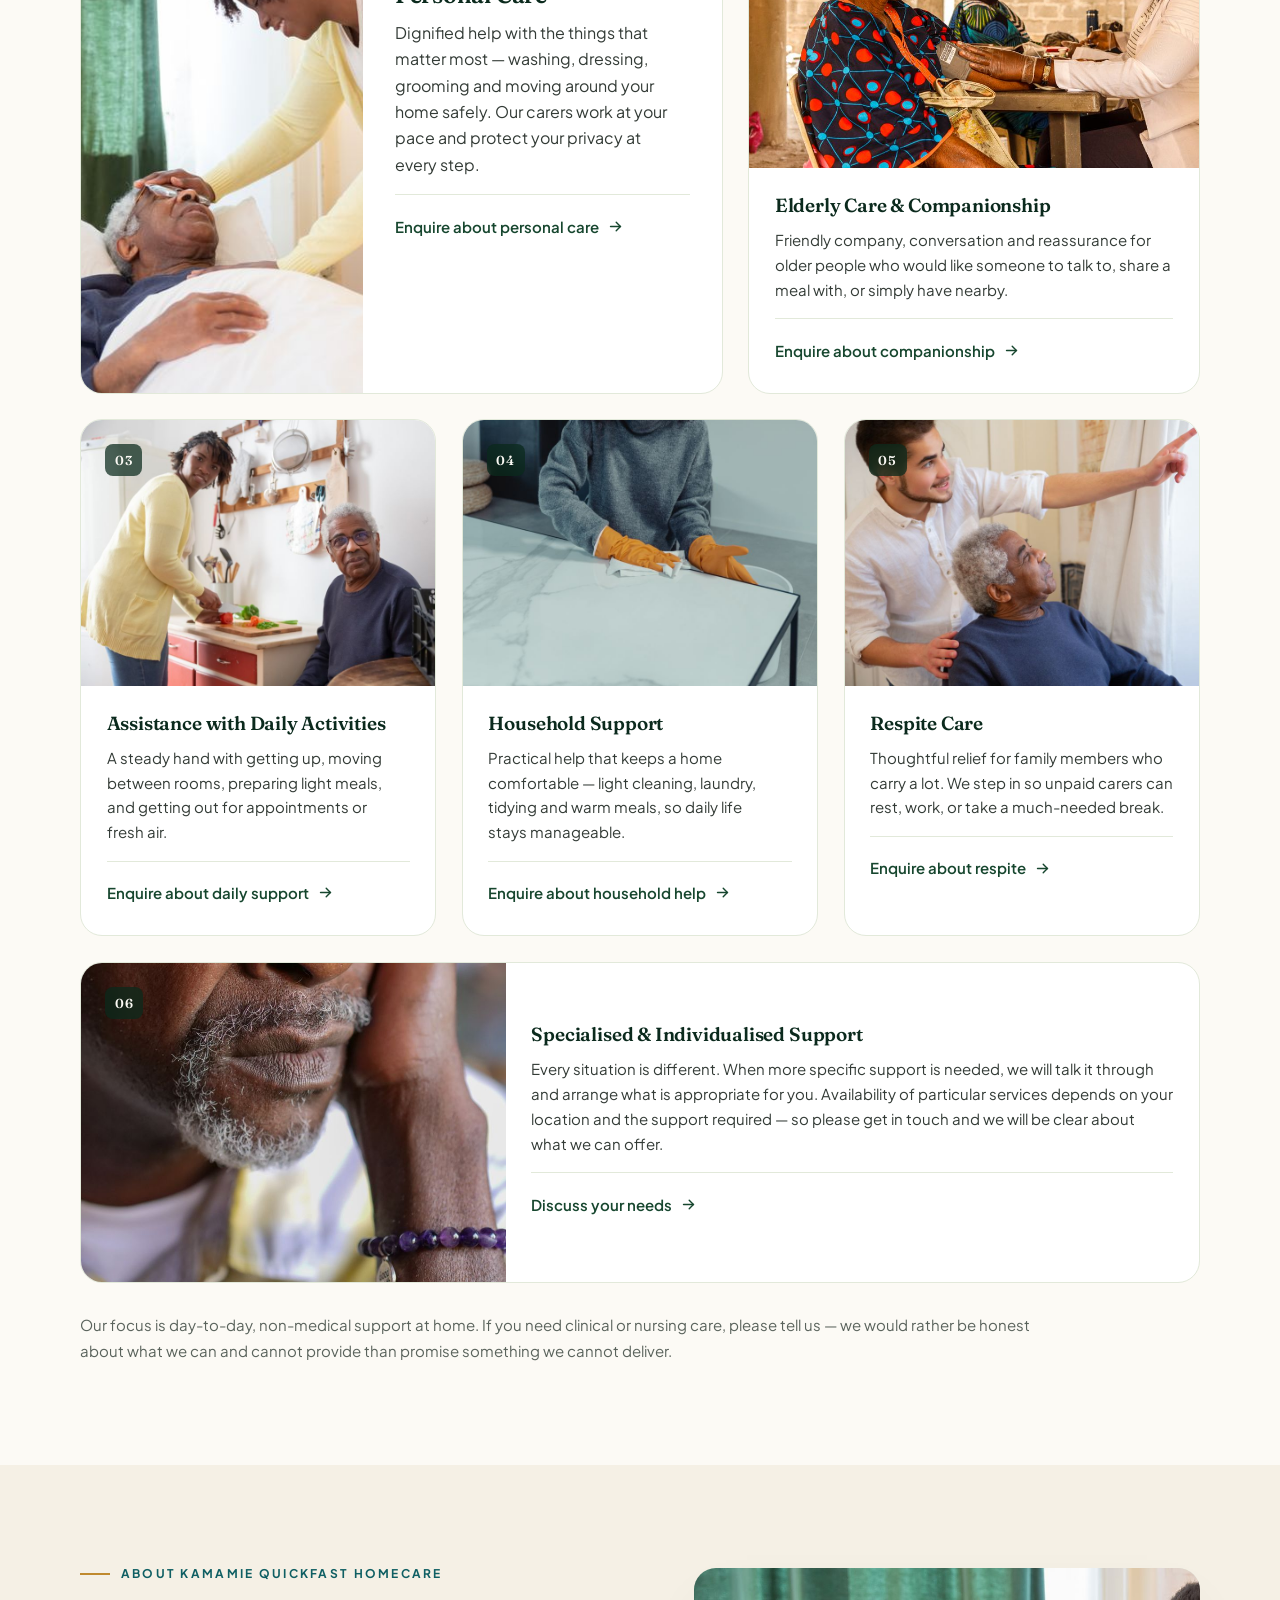
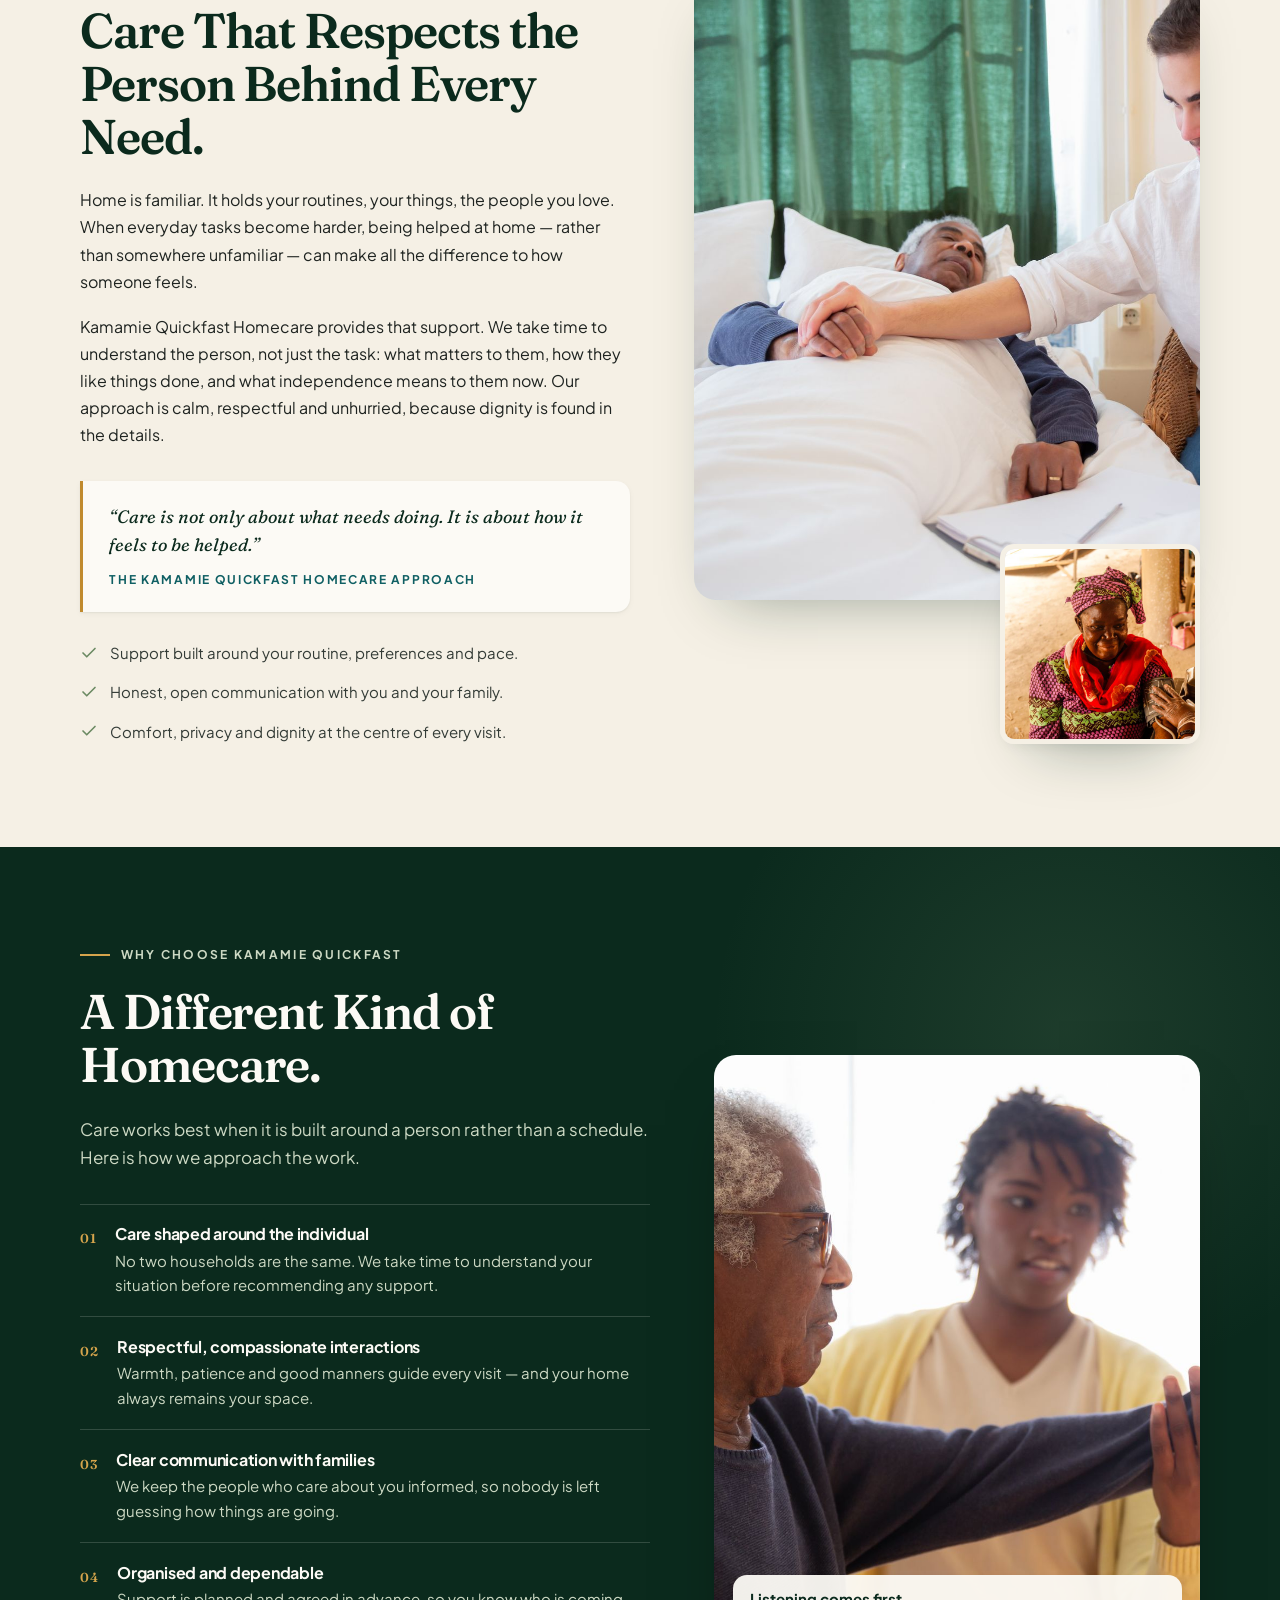
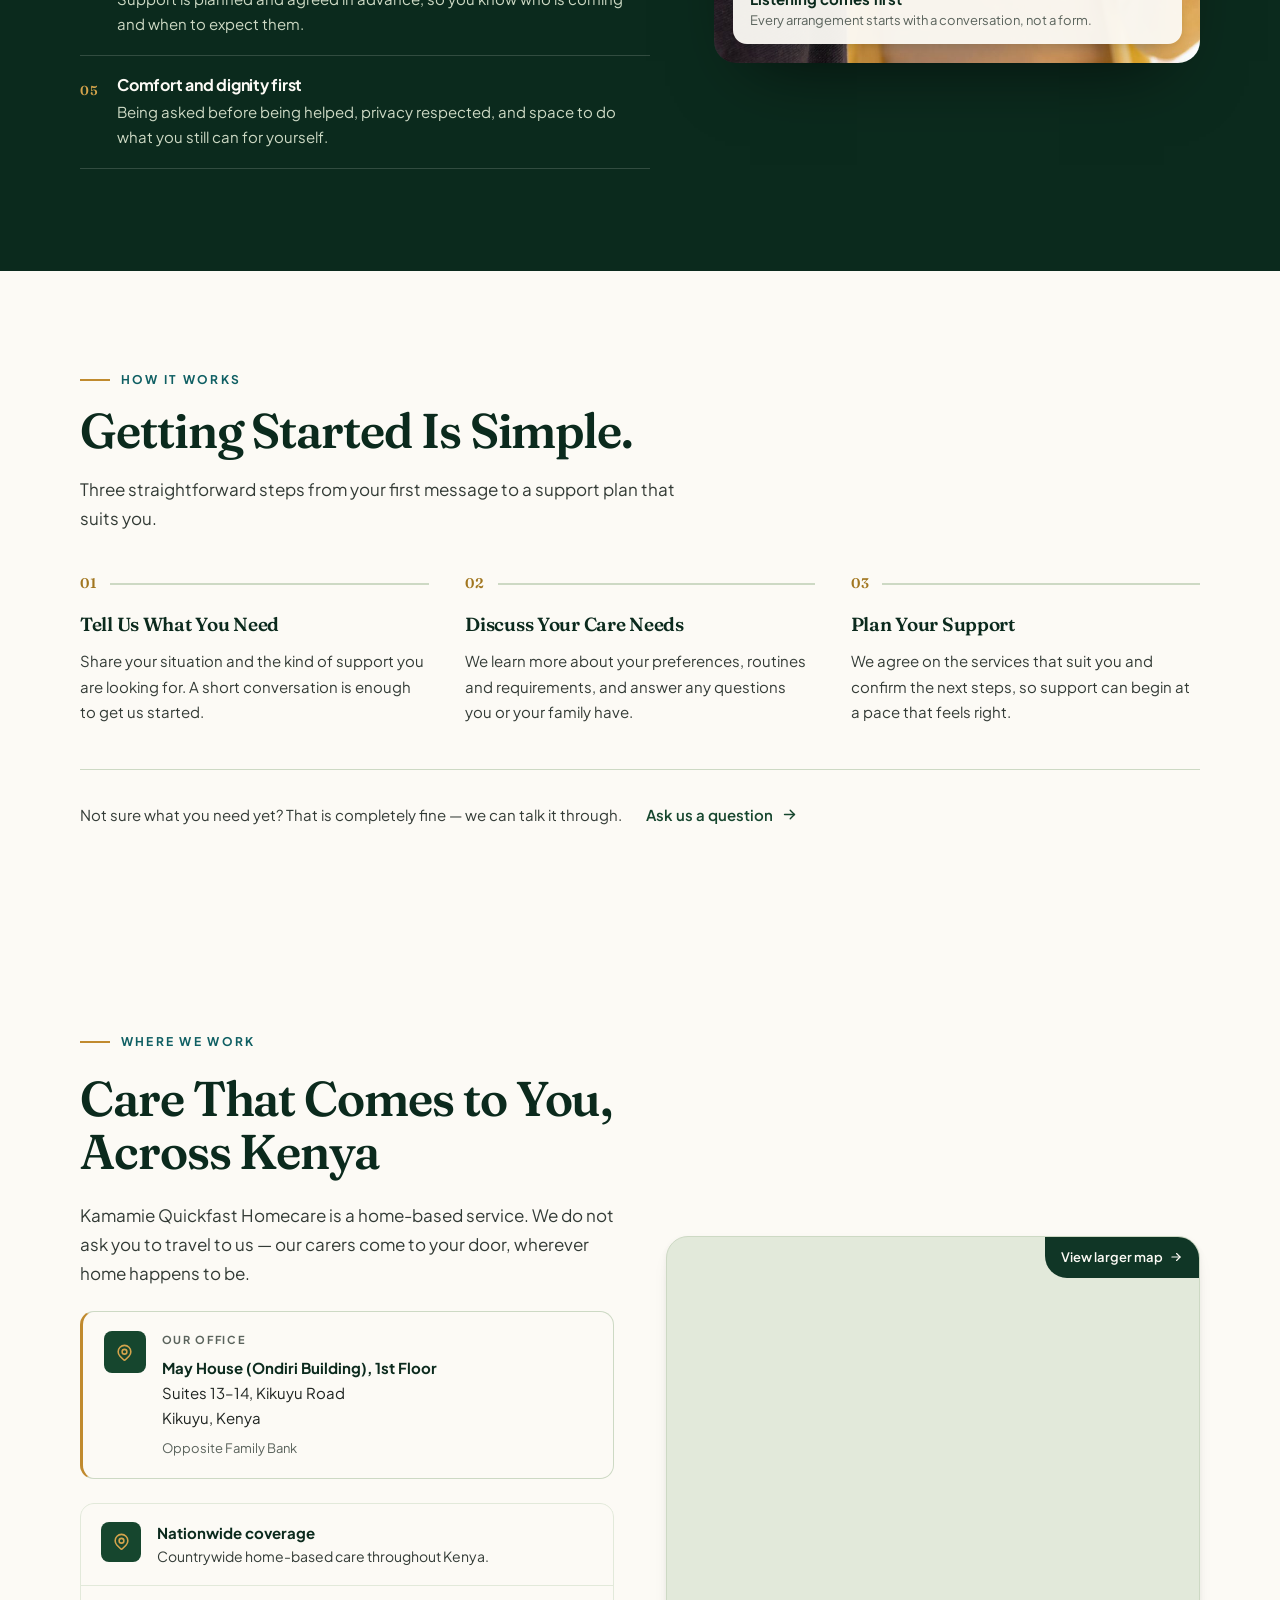
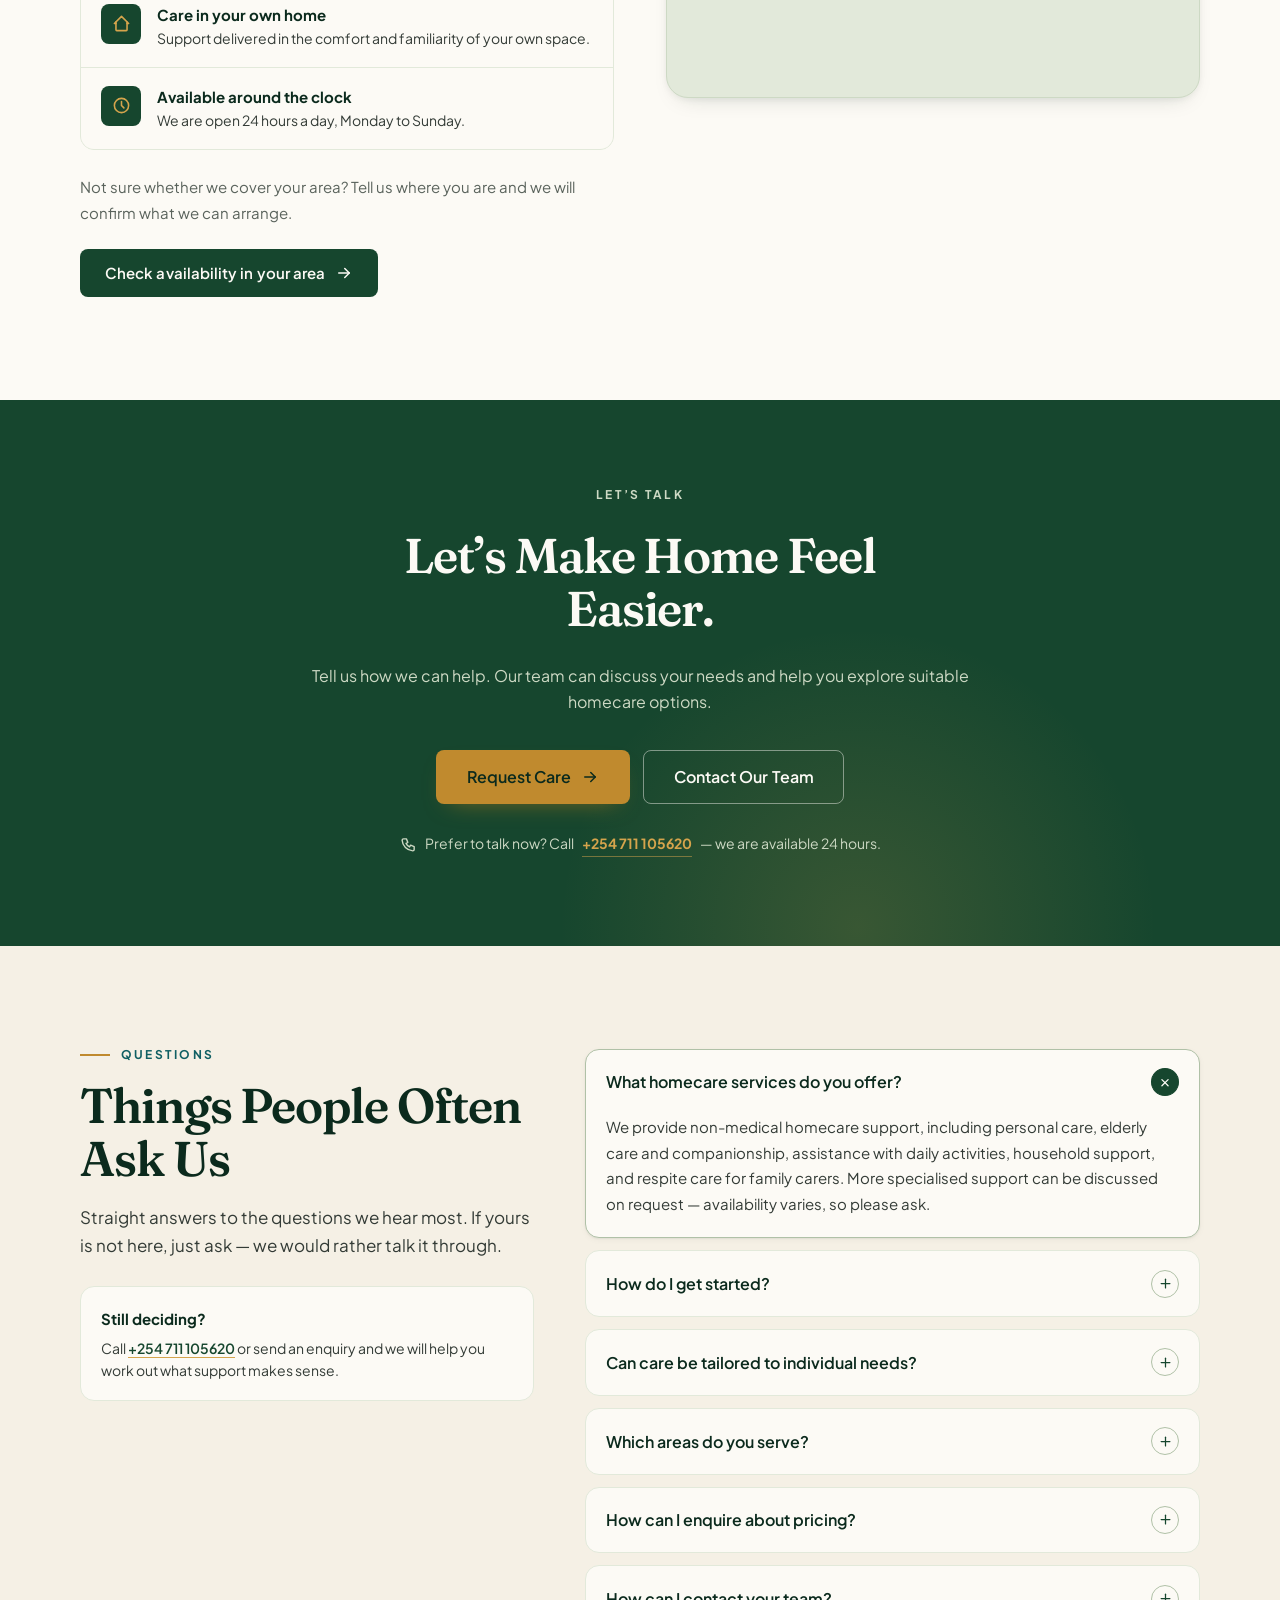
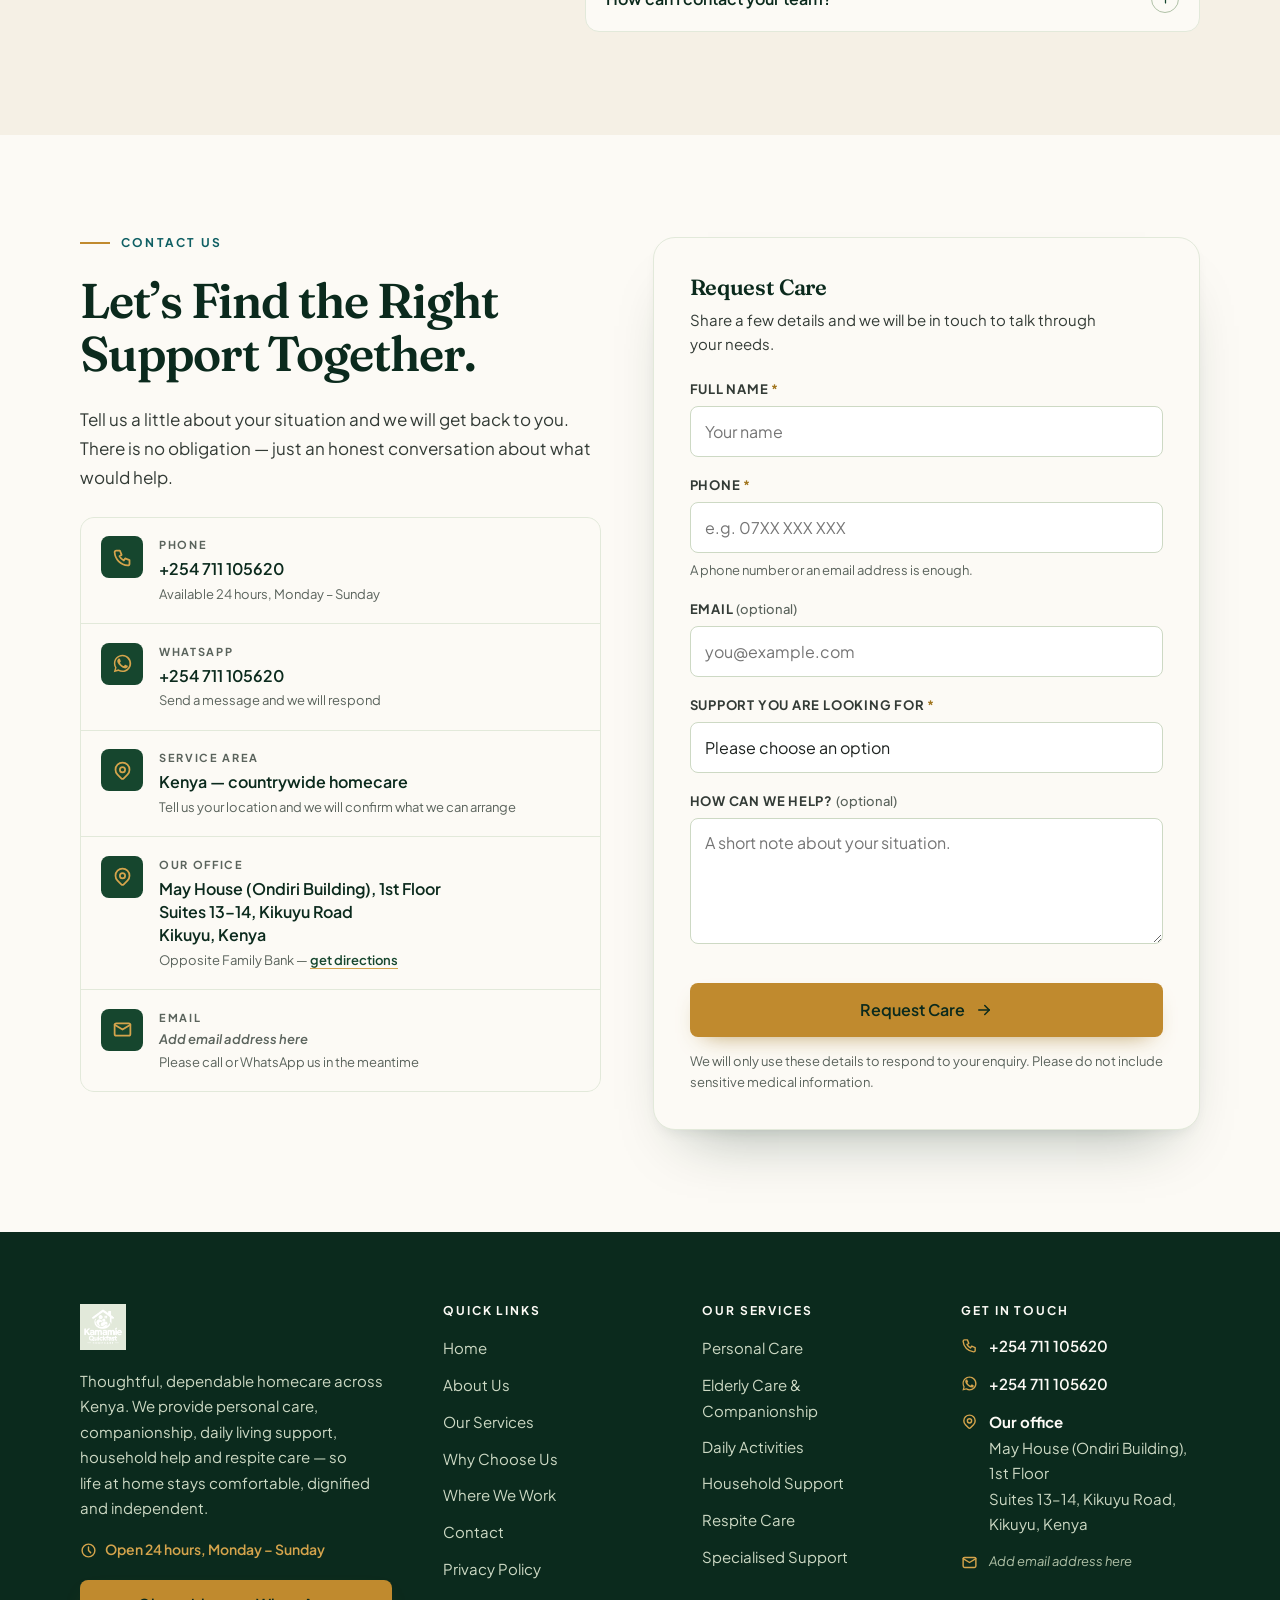
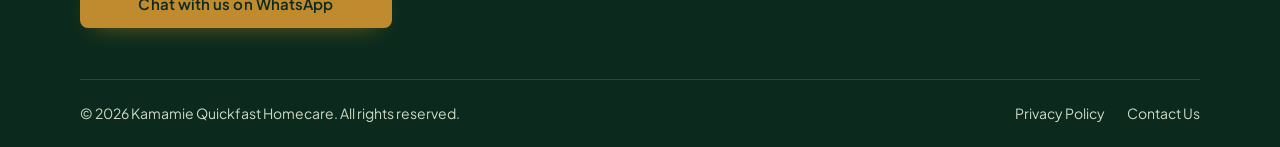
==== commit 3823b7f0: "Update phone and WhatsApp contact number to +254 711 105620" ====
--- a/index.html
+++ b/index.html
@@ -4,7 +4,7 @@
     <meta charset="UTF-8">
     <meta name="viewport" content="width=device-width, initial-scale=1.0">
     <title>Kamamie Quickfast Homecare — Compassionate Homecare in Kenya</title>
-    <meta name="description" content="Thoughtful, dependable homecare in Kenya. Kamamie Quickfast Homecare provides personal care, elderly companionship, daily living support, household help and respite care in the comfort of your own home. Call +254 704 232 430.">
+    <meta name="description" content="Thoughtful, dependable homecare in Kenya. Kamamie Quickfast Homecare provides personal care, elderly companionship, daily living support, household help and respite care in the comfort of your own home. Call +254 711 105620.">
     <meta name="theme-color" content="#16462e">
     <link rel="canonical" href="https://www.kamamiequickfasthomecare.co.ke/">
 
@@ -36,7 +36,7 @@
       "name": "Kamamie Quickfast Homecare",
       "description": "Countrywide home-based care in Kenya providing personal care, elderly care and companionship, assistance with daily activities, household support and respite care.",
       "url": "https://www.kamamiequickfasthomecare.co.ke/",
-      "telephone": "+254704232430",
+      "telephone": "+254711105620",
       "address": {
         "@type": "PostalAddress",
         "streetAddress": "May House (Ondiri Building), 1st Floor, Suites 13-14, Kikuyu Road",
@@ -52,8 +52,8 @@
       "hasMap": "https://www.openstreetmap.org/?mlat=-1.2426480&mlon=36.6655397#map=17/-1.2426480/36.6655397",
       "areaServed": { "@type": "Country", "name": "Kenya" },
       "availableChannel": [
-        { "@type": "ServiceChannel", "servicePhone": { "@type": "ContactPoint", "telephone": "+254704232430" } },
-        { "@type": "ServiceChannel", "serviceUrl": "https://wa.me/254715240358" }
+        { "@type": "ServiceChannel", "servicePhone": { "@type": "ContactPoint", "telephone": "+254711105620" } },
+        { "@type": "ServiceChannel", "serviceUrl": "https://wa.me/254711105620" }
       ],
       "openingHoursSpecification": {
         "@type": "OpeningHoursSpecification",
@@ -109,9 +109,9 @@
             </nav>
 
             <div class="header-actions">
-                <a class="header-phone" href="tel:+254704232430">
+                <a class="header-phone" href="tel:+254711105620">
                     <svg width="18" height="18" aria-hidden="true"><use href="#i-phone"/></svg>
-                    +254 704 232 430
+                    +254 711 105620
                 </a>
                 <a class="btn btn--primary" href="/index.html#contact">Request Care</a>
                 <button class="nav-toggle" type="button" aria-expanded="false" aria-controls="mobile-nav" aria-label="Open menu">
@@ -134,10 +134,10 @@
         </ul>
         <div class="mobile-nav__cta">
             <a class="btn btn--primary btn--lg btn--block" href="/index.html#contact">Request Care</a>
-            <a class="btn btn--outline btn--lg btn--block" href="tel:+254704232430">Call +254 704 232 430</a>
+            <a class="btn btn--outline btn--lg btn--block" href="tel:+254711105620">Call +254 711 105620</a>
         </div>
         <div class="mobile-nav__meta">
-            <a href="https://wa.me/254715240358"><svg width="18" height="18" aria-hidden="true"><use href="#i-whatsapp"/></svg> WhatsApp +254 715 240 358</a>
+            <a href="https://wa.me/254711105620"><svg width="18" height="18" aria-hidden="true"><use href="#i-whatsapp"/></svg> WhatsApp +254 711 105620</a>
             <span>Open 24 hours, Monday – Sunday</span>
         </div>
     </div>
@@ -160,7 +160,7 @@
                         <li><svg width="18" height="18" aria-hidden="true"><use href="#i-pin"/></svg> Countrywide homecare across Kenya</li>
                         <li>
                             <svg width="18" height="18" aria-hidden="true"><use href="#i-phone"/></svg>
-                            <a href="tel:+254704232430">+254 704 232 430</a>
+                            <a href="tel:+254711105620">+254 711 105620</a>
                         </li>
                     </ul>
                 </div>
@@ -526,7 +526,7 @@
                 </div>
                 <p class="cta-band__note">
                     <svg class="cta-note__icon" width="17" height="17" aria-hidden="true"><use href="#i-phone"/></svg>
-                    Prefer to talk now? Call <a href="tel:+254704232430">+254 704 232 430</a> — we are available 24 hours.
+                    Prefer to talk now? Call <a href="tel:+254711105620">+254 711 105620</a> — we are available 24 hours.
                 </p>
             </div>
         </section>
@@ -540,7 +540,7 @@
                     <p class="lead">Straight answers to the questions we hear most. If yours is not here, just ask — we would rather talk it through.</p>
                     <div class="faq__help">
                         <strong>Still deciding?</strong>
-                        <span>Call <a href="tel:+254704232430" class="inline-link">+254 704 232 430</a> or send an enquiry and we will help you work out what support makes sense.</span>
+                        <span>Call <a href="tel:+254711105620" class="inline-link">+254 711 105620</a> or send an enquiry and we will help you work out what support makes sense.</span>
                     </div>
                 </div>
 
@@ -624,7 +624,7 @@
                         </h3>
                         <div class="faq-item__panel" id="faq-p6" role="region" aria-labelledby="faq-q6">
                             <div>
-                                <p class="faq-item__answer">Call <a href="tel:+254704232430">+254 704 232 430</a>, WhatsApp <a href="https://wa.me/254715240358">+254 715 240 358</a>, or send an enquiry through the form below. We are open 24 hours, Monday to Sunday.</p>
+                                <p class="faq-item__answer">Call or WhatsApp <a href="tel:+254711105620">+254 711 105620</a>, or send an enquiry through the form below. We are open 24 hours, Monday to Sunday.</p>
                             </div>
                         </div>
                     </div>
@@ -645,7 +645,7 @@
                             <span class="contact-channel__icon" aria-hidden="true"><svg width="21" height="21"><use href="#i-phone"/></svg></span>
                             <div>
                                 <span class="contact-channel__label">Phone</span>
-                                <span class="contact-channel__value"><a href="tel:+254704232430">+254 704 232 430</a></span>
+                                <span class="contact-channel__value"><a href="tel:+254711105620">+254 711 105620</a></span>
                                 <span class="contact-channel__hint">Available 24 hours, Monday – Sunday</span>
                             </div>
                         </div>
@@ -653,7 +653,7 @@
                             <span class="contact-channel__icon" aria-hidden="true"><svg width="21" height="21"><use href="#i-whatsapp"/></svg></span>
                             <div>
                                 <span class="contact-channel__label">WhatsApp</span>
-                                <span class="contact-channel__value"><a href="https://wa.me/254715240358">+254 715 240 358</a></span>
+                                <span class="contact-channel__value"><a href="https://wa.me/254711105620">+254 711 105620</a></span>
                                 <span class="contact-channel__hint">Send a message and we will respond</span>
                             </div>
                         </div>
@@ -746,10 +746,10 @@
                     <div class="enquiry__success" aria-live="polite">
                         <div class="enquiry__success-icon" aria-hidden="true"><svg width="30" height="30"><use href="#i-check"/></svg></div>
                         <h3>Thank you — your enquiry has been sent.</h3>
-                        <p>A member of our team will be in touch to discuss your needs. If your matter is urgent, please call <a href="tel:+254704232430" class="inline-link">+254 704 232 430</a> or message us on <a href="https://wa.me/254715240358" class="inline-link">WhatsApp</a>.</p>
+                        <p>A member of our team will be in touch to discuss your needs. If your matter is urgent, please call <a href="tel:+254711105620" class="inline-link">+254 711 105620</a> or message us on <a href="https://wa.me/254711105620" class="inline-link">WhatsApp</a>.</p>
                         <div class="enquiry__success-actions">
-                            <a class="btn btn--forest" href="tel:+254704232430">Call us now</a>
-                            <a class="btn btn--outline" href="https://wa.me/254715240358">WhatsApp us</a>
+                            <a class="btn btn--forest" href="tel:+254711105620">Call us now</a>
+                            <a class="btn btn--outline" href="https://wa.me/254711105620">WhatsApp us</a>
                         </div>
                     </div>
                 </div>
@@ -766,7 +766,7 @@
                     <img class="footer__logo" src="/static/img/logo-mark-white.png" width="130" height="46" alt="Kamamie Quickfast Homecare">
                     <p class="footer__about">Thoughtful, dependable homecare across Kenya. We provide personal care, companionship, daily living support, household help and respite care — so life at home stays comfortable, dignified and independent.</p>
                     <span class="footer__hours"><svg width="17" height="17" aria-hidden="true"><use href="#i-clock"/></svg> Open 24 hours, Monday – Sunday</span>
-                    <a class="btn btn--primary" href="https://wa.me/254715240358">Chat with us on WhatsApp</a>
+                    <a class="btn btn--primary" href="https://wa.me/254711105620">Chat with us on WhatsApp</a>
                 </div>
 
                 <div>
@@ -799,11 +799,11 @@
                     <ul class="footer__contact">
                         <li>
                             <svg width="17" height="17" aria-hidden="true"><use href="#i-phone"/></svg>
-                            <span><a href="tel:+254704232430">+254 704 232 430</a></span>
+                            <span><a href="tel:+254711105620">+254 711 105620</a></span>
                         </li>
                         <li>
                             <svg width="17" height="17" aria-hidden="true"><use href="#i-whatsapp"/></svg>
-                            <span><a href="https://wa.me/254715240358">+254 715 240 358</a></span>
+                            <span><a href="https://wa.me/254711105620">+254 711 105620</a></span>
                         </li>
                         <li>
                             <svg width="17" height="17" aria-hidden="true"><use href="#i-pin"/></svg>
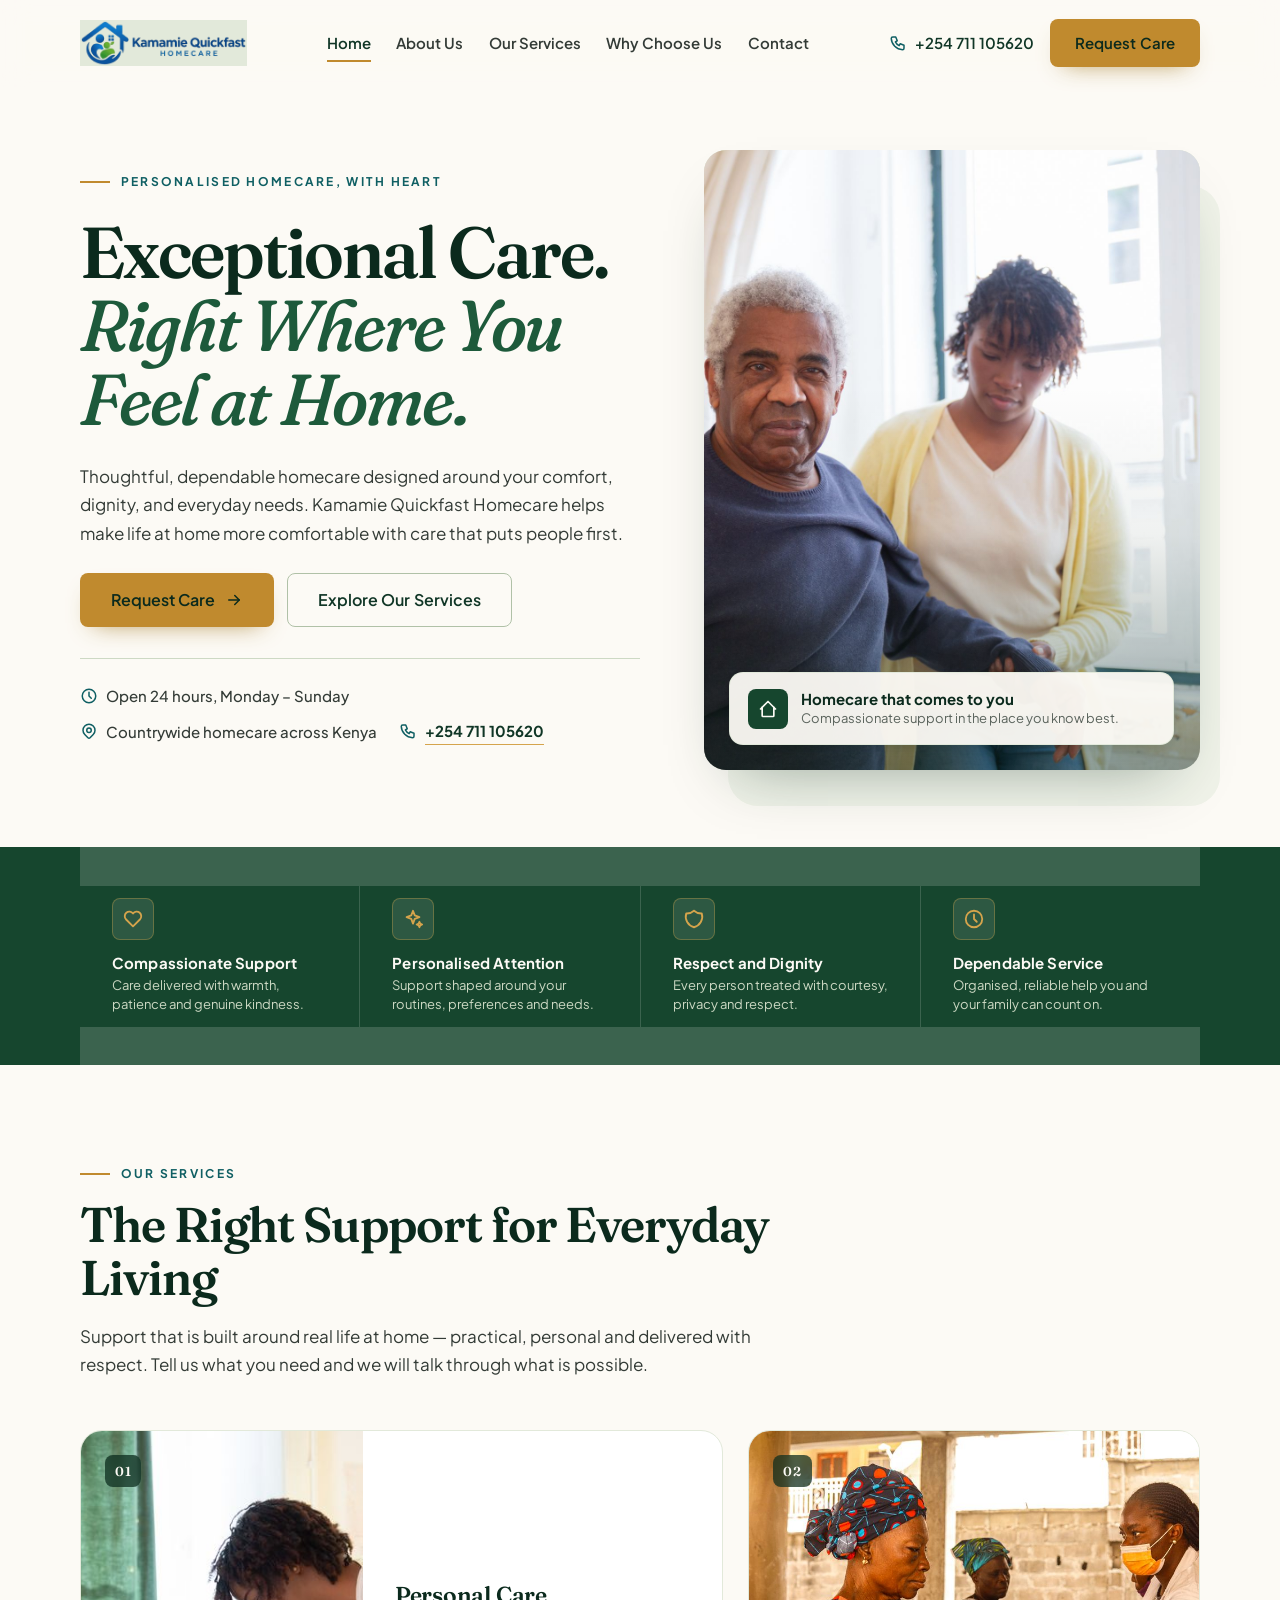
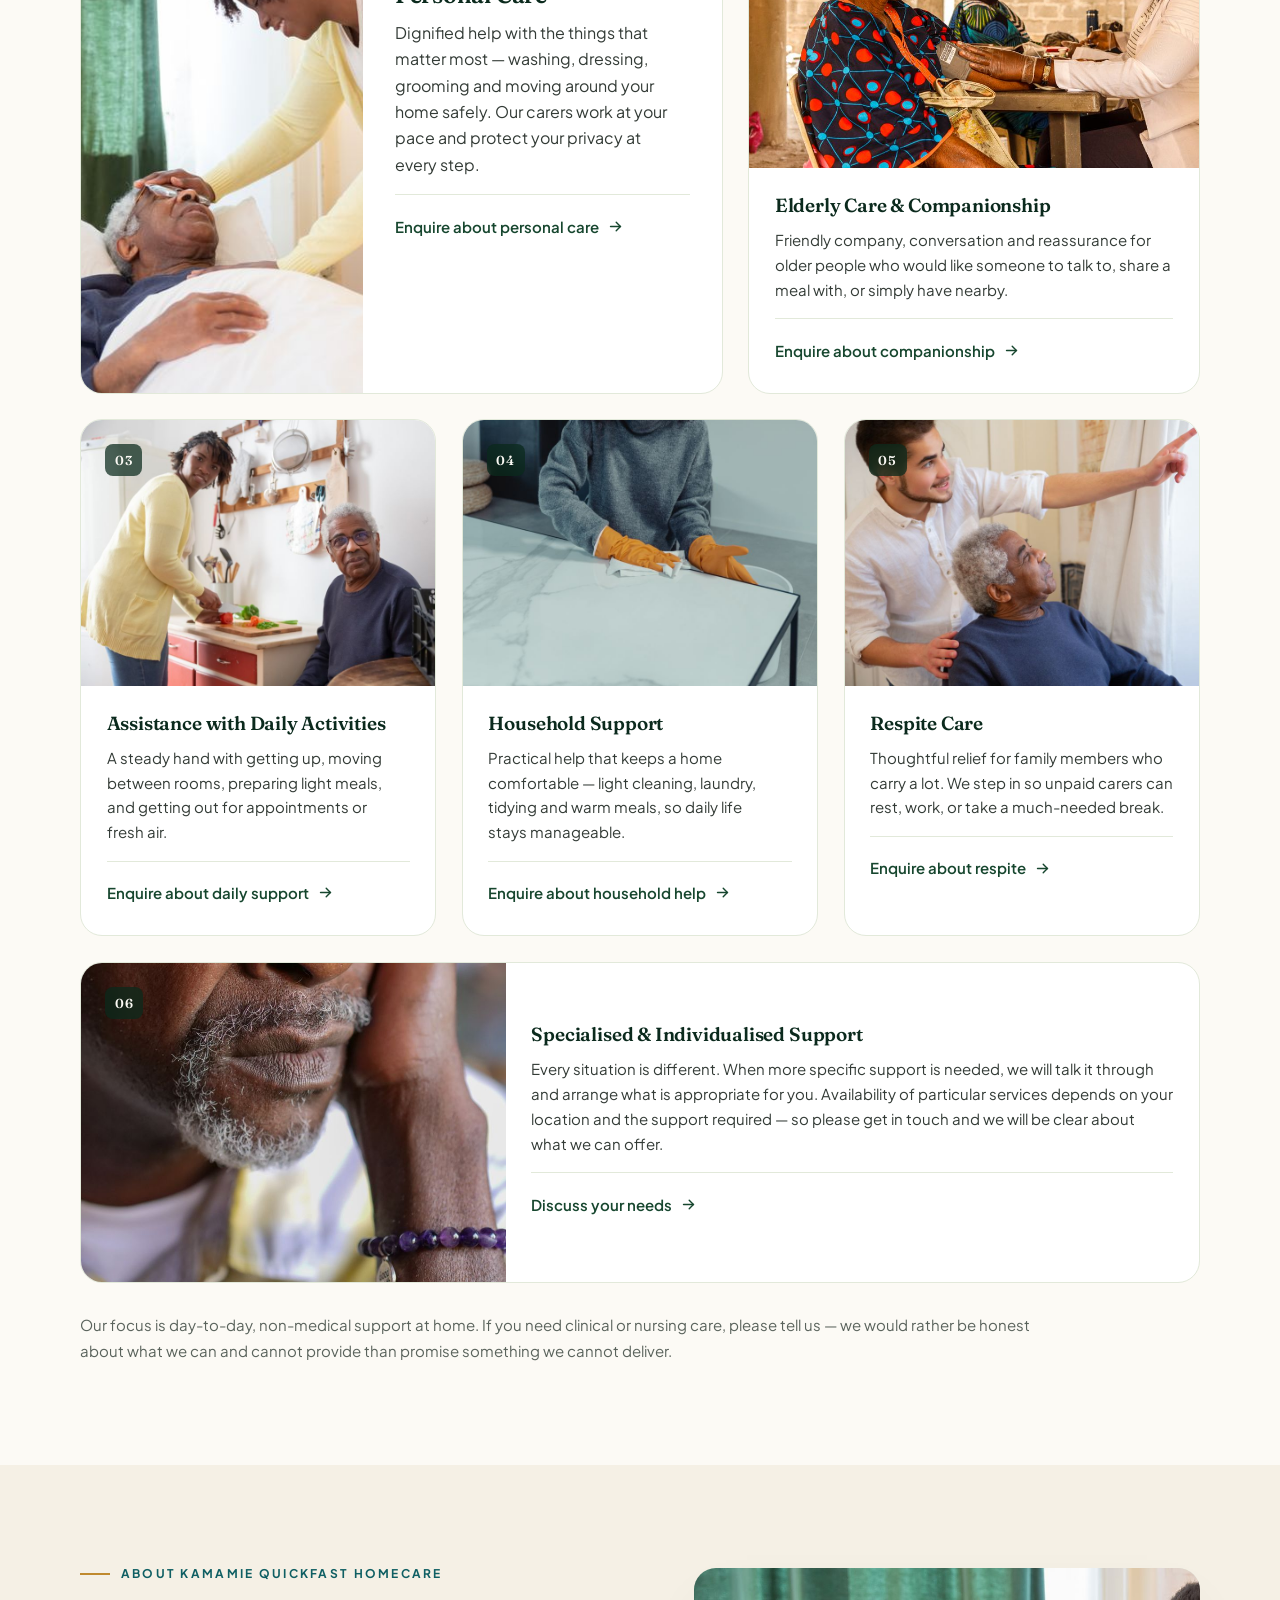
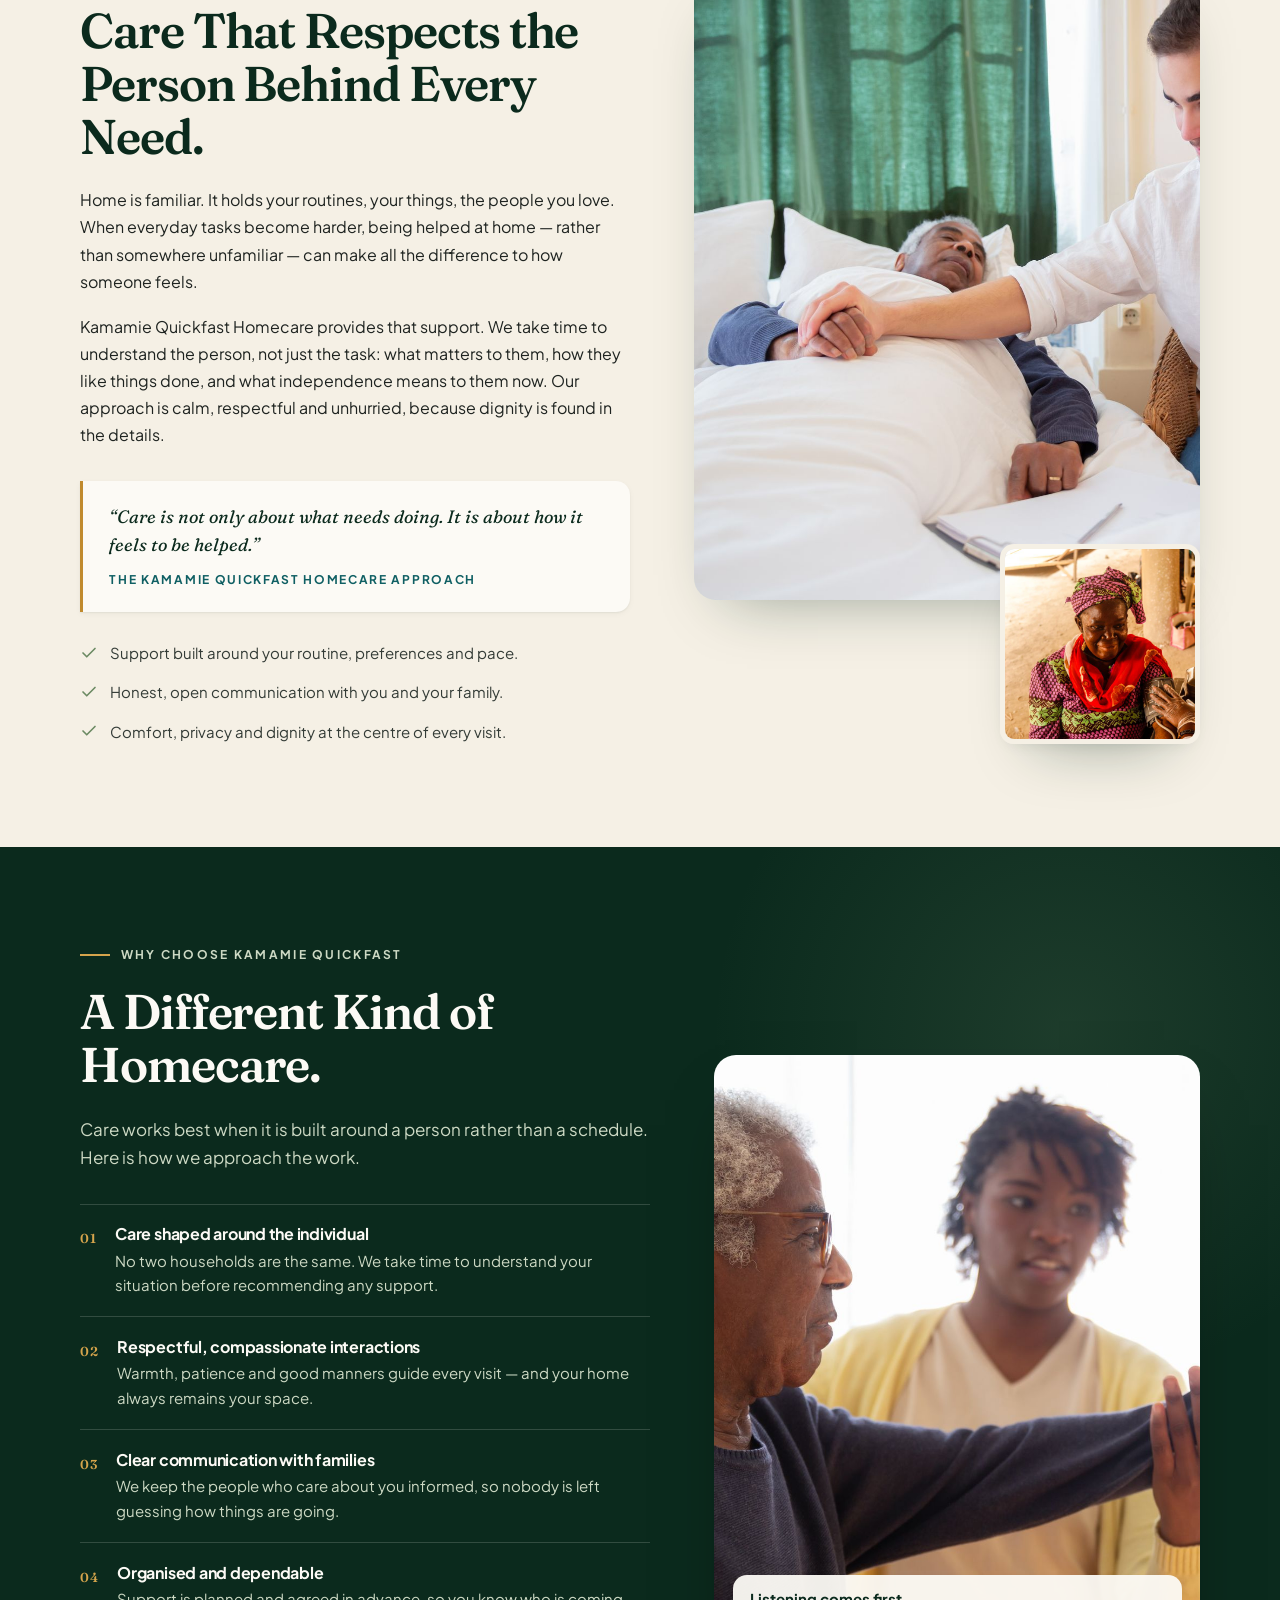
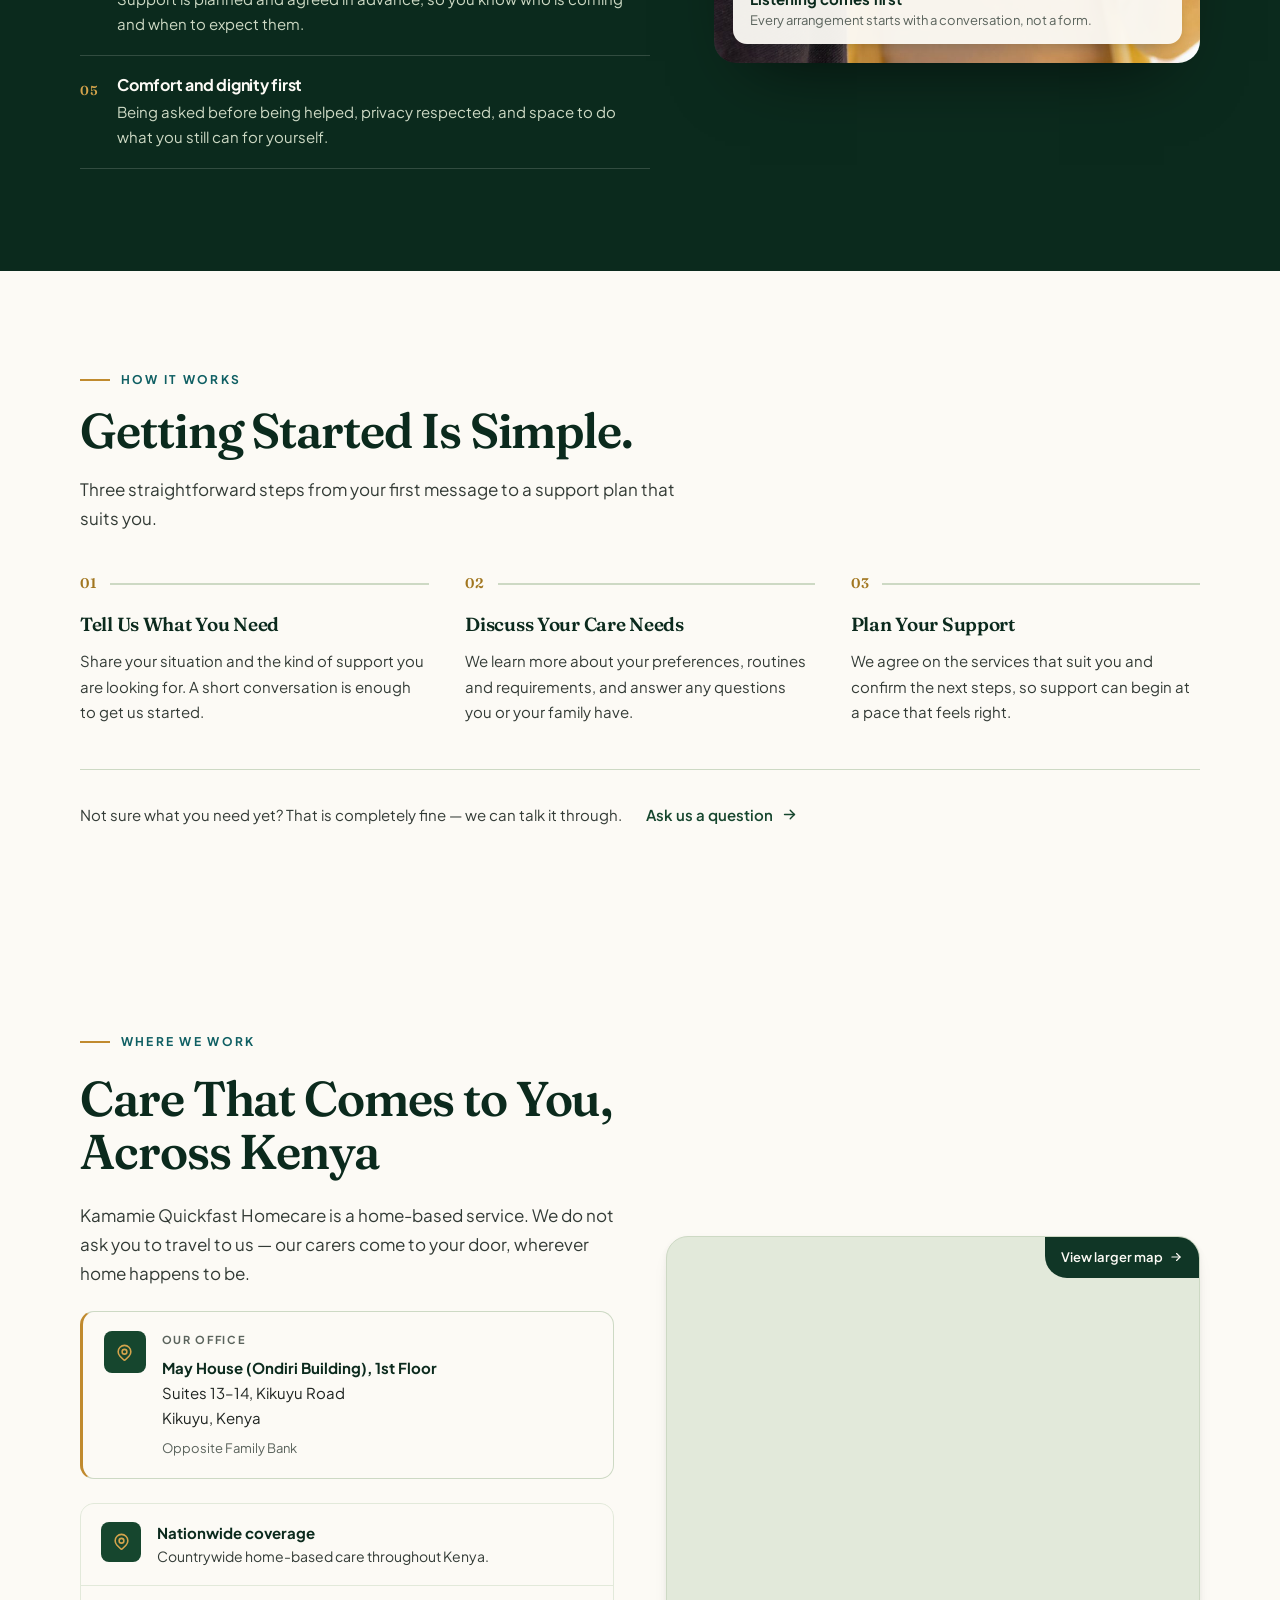
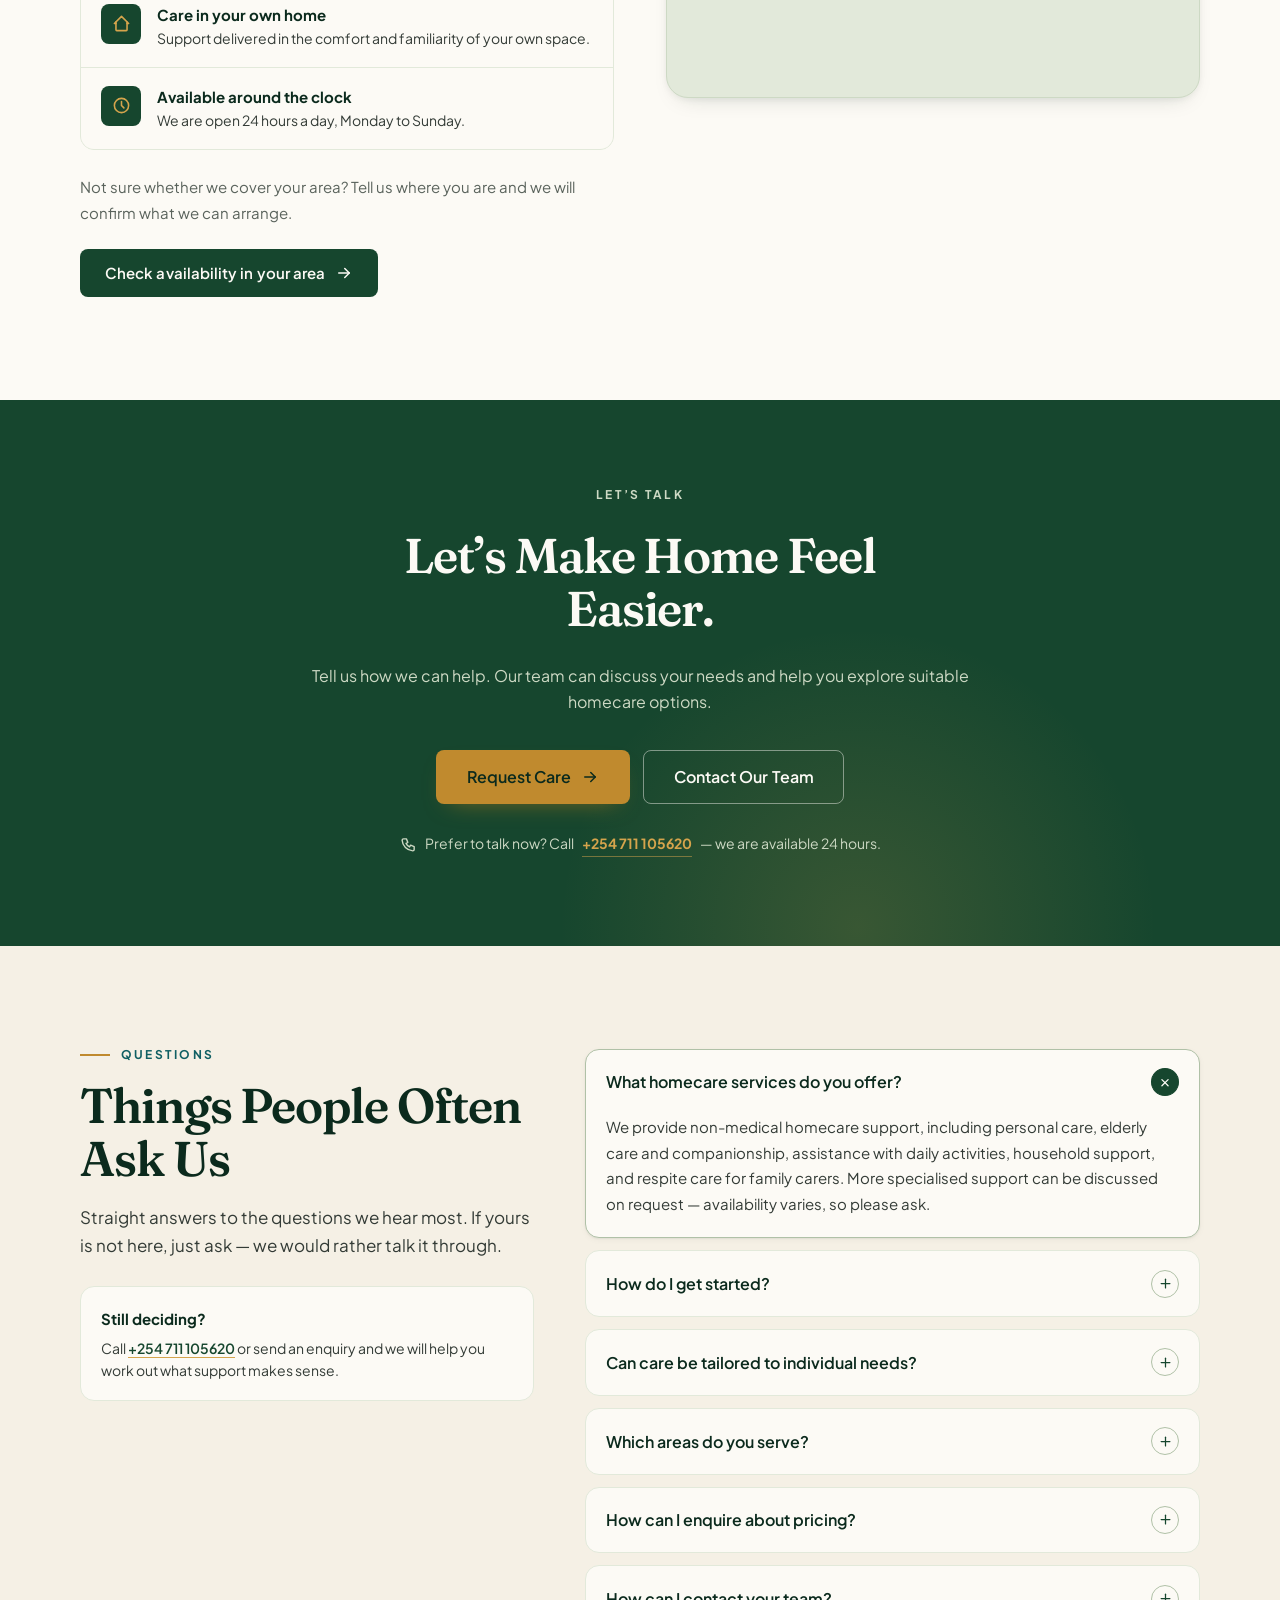
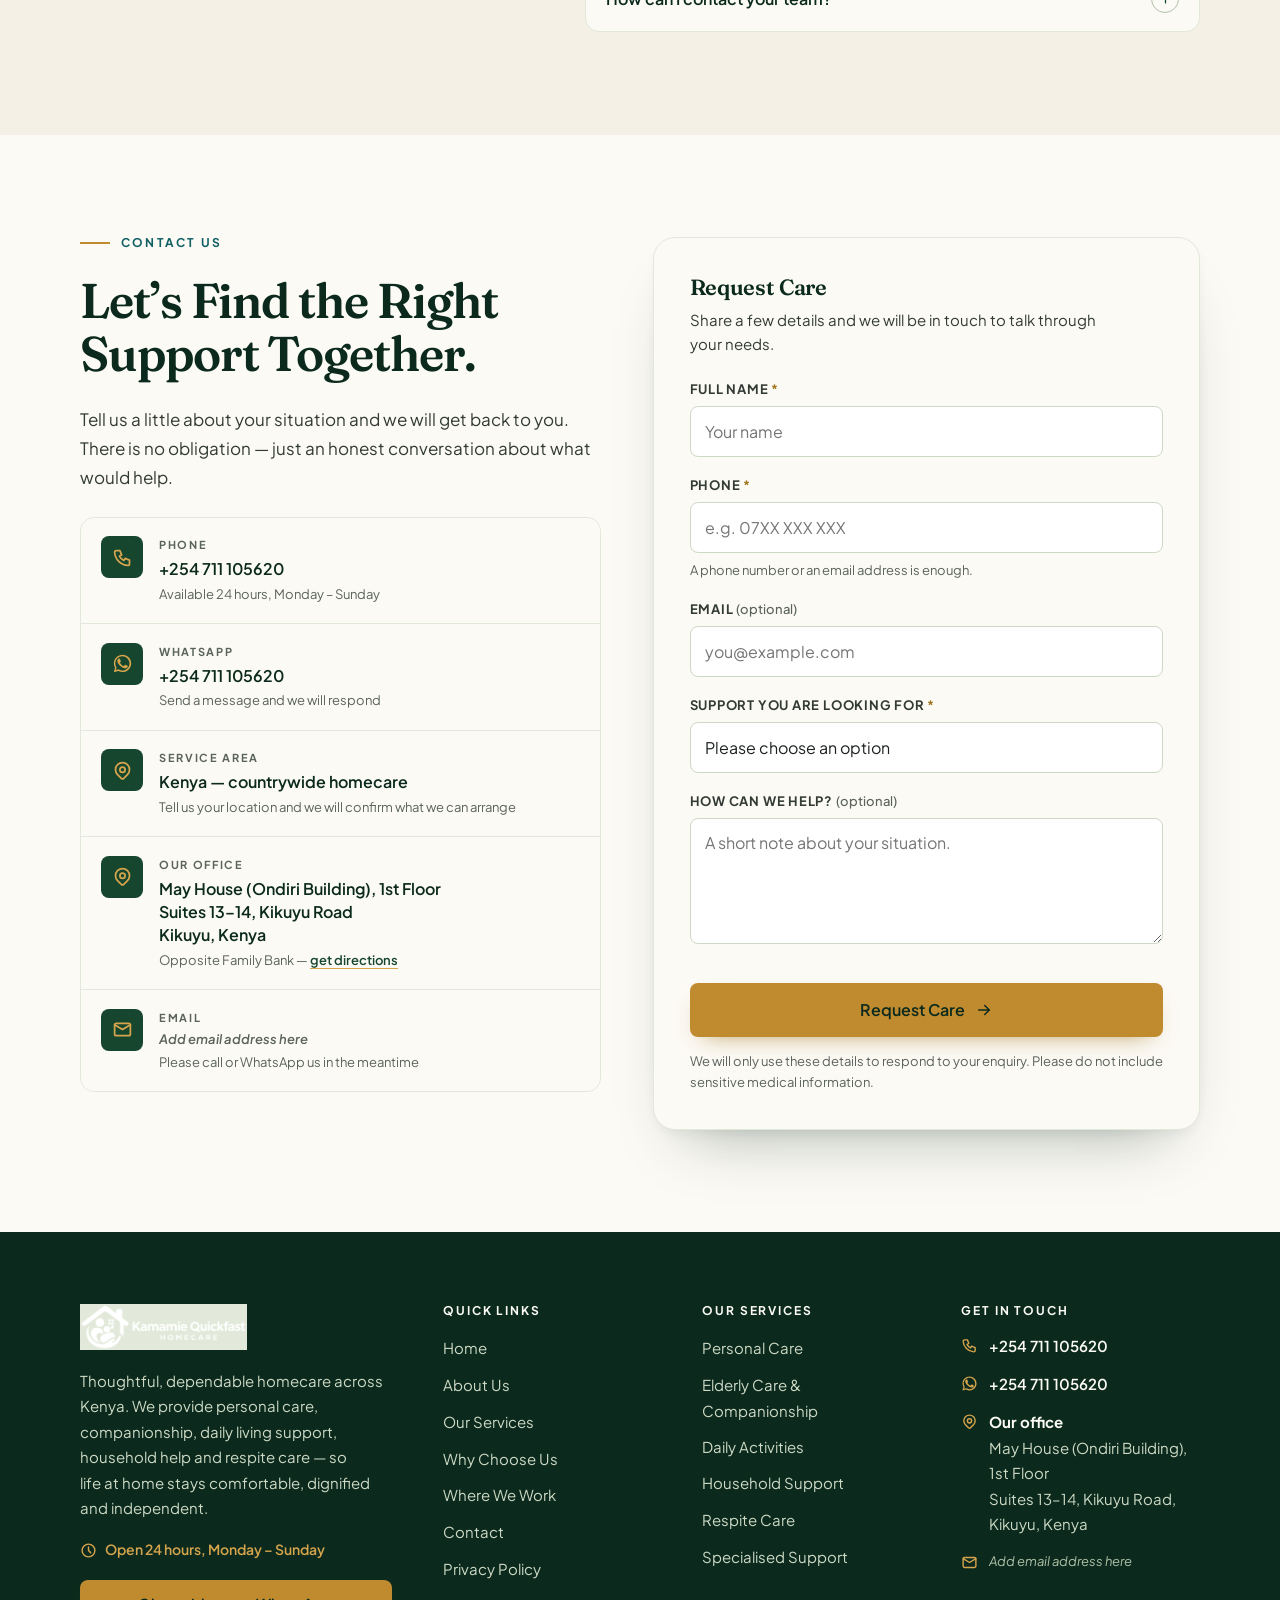
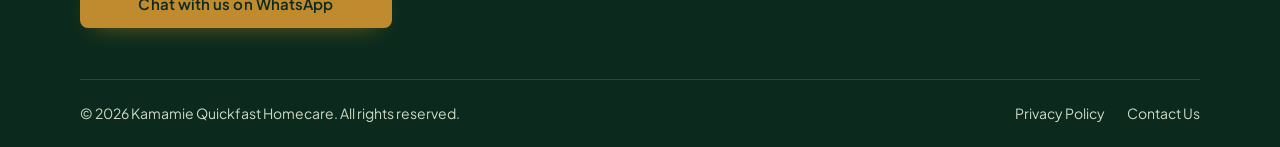
==== commit 952385e4: "Use tight-cropped Kamamie banner logo as the main site logo" ====
--- a/index.html
+++ b/index.html
@@ -95,7 +95,7 @@
     <header class="site-header">
         <div class="container header-inner">
             <a href="/index.html" class="brand" aria-label="Kamamie Quickfast Homecare — home">
-                <img class="brand__logo" src="/static/img/logo-mark.png" width="124" height="44" alt="Kamamie Quickfast Homecare">
+                <img class="brand__logo" src="/static/img/logo-banner.png" width="724" height="200" alt="Kamamie Quickfast Homecare">
             </a>
 
             <nav class="nav" aria-label="Main navigation">
@@ -763,7 +763,7 @@
         <div class="container">
             <div class="footer__top">
                 <div class="footer__brand">
-                    <img class="footer__logo" src="/static/img/logo-mark-white.png" width="130" height="46" alt="Kamamie Quickfast Homecare">
+                    <img class="footer__logo" src="/static/img/logo-banner-white.png" width="724" height="200" alt="Kamamie Quickfast Homecare">
                     <p class="footer__about">Thoughtful, dependable homecare across Kenya. We provide personal care, companionship, daily living support, household help and respite care — so life at home stays comfortable, dignified and independent.</p>
                     <span class="footer__hours"><svg width="17" height="17" aria-hidden="true"><use href="#i-clock"/></svg> Open 24 hours, Monday – Sunday</span>
                     <a class="btn btn--primary" href="https://wa.me/254711105620">Chat with us on WhatsApp</a>
--- a/static/css/custom.css
+++ b/static/css/custom.css
@@ -631,9 +631,15 @@
 }
 
 .brand__logo {
-  height: 58px;
+  height: 46px;
   width: auto;
   display: block;
+}
+
+@media (max-width: 420px) {
+  .brand__logo {
+    height: 38px;
+  }
 }
 
 .nav {
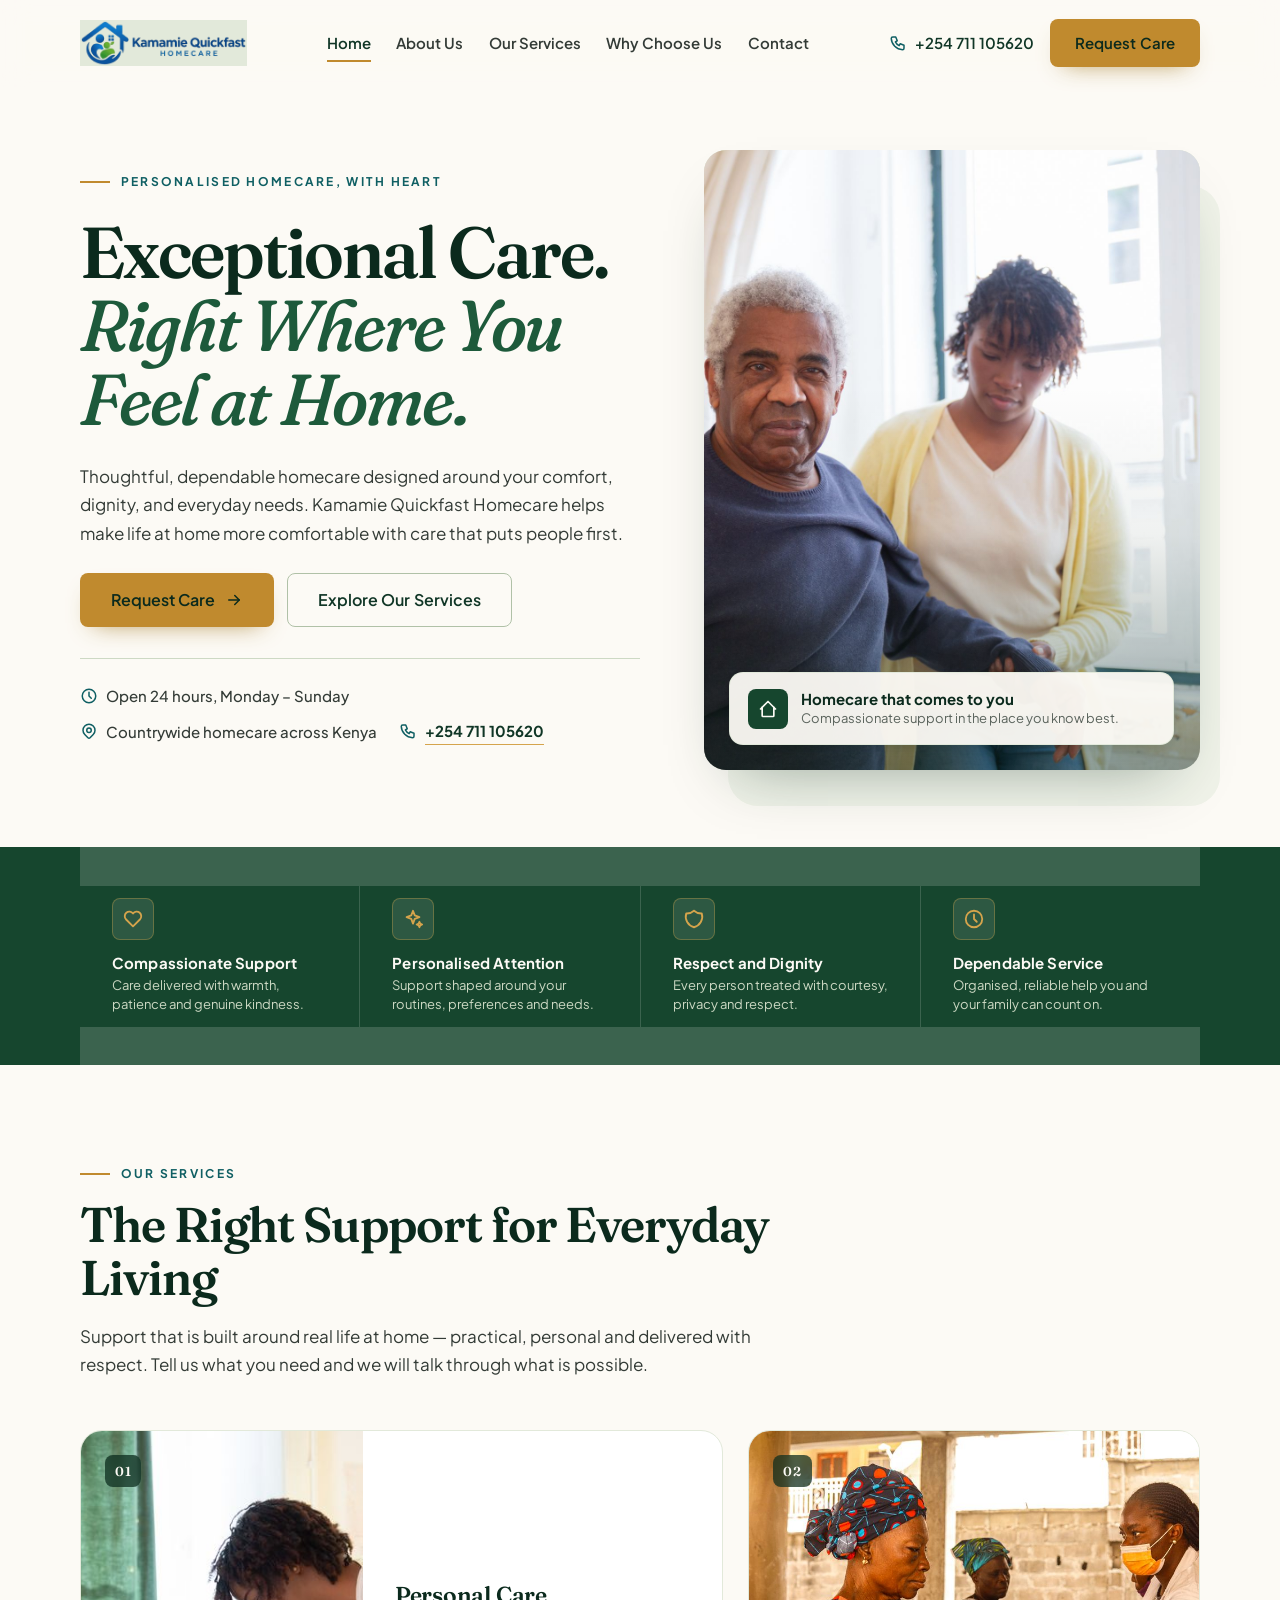
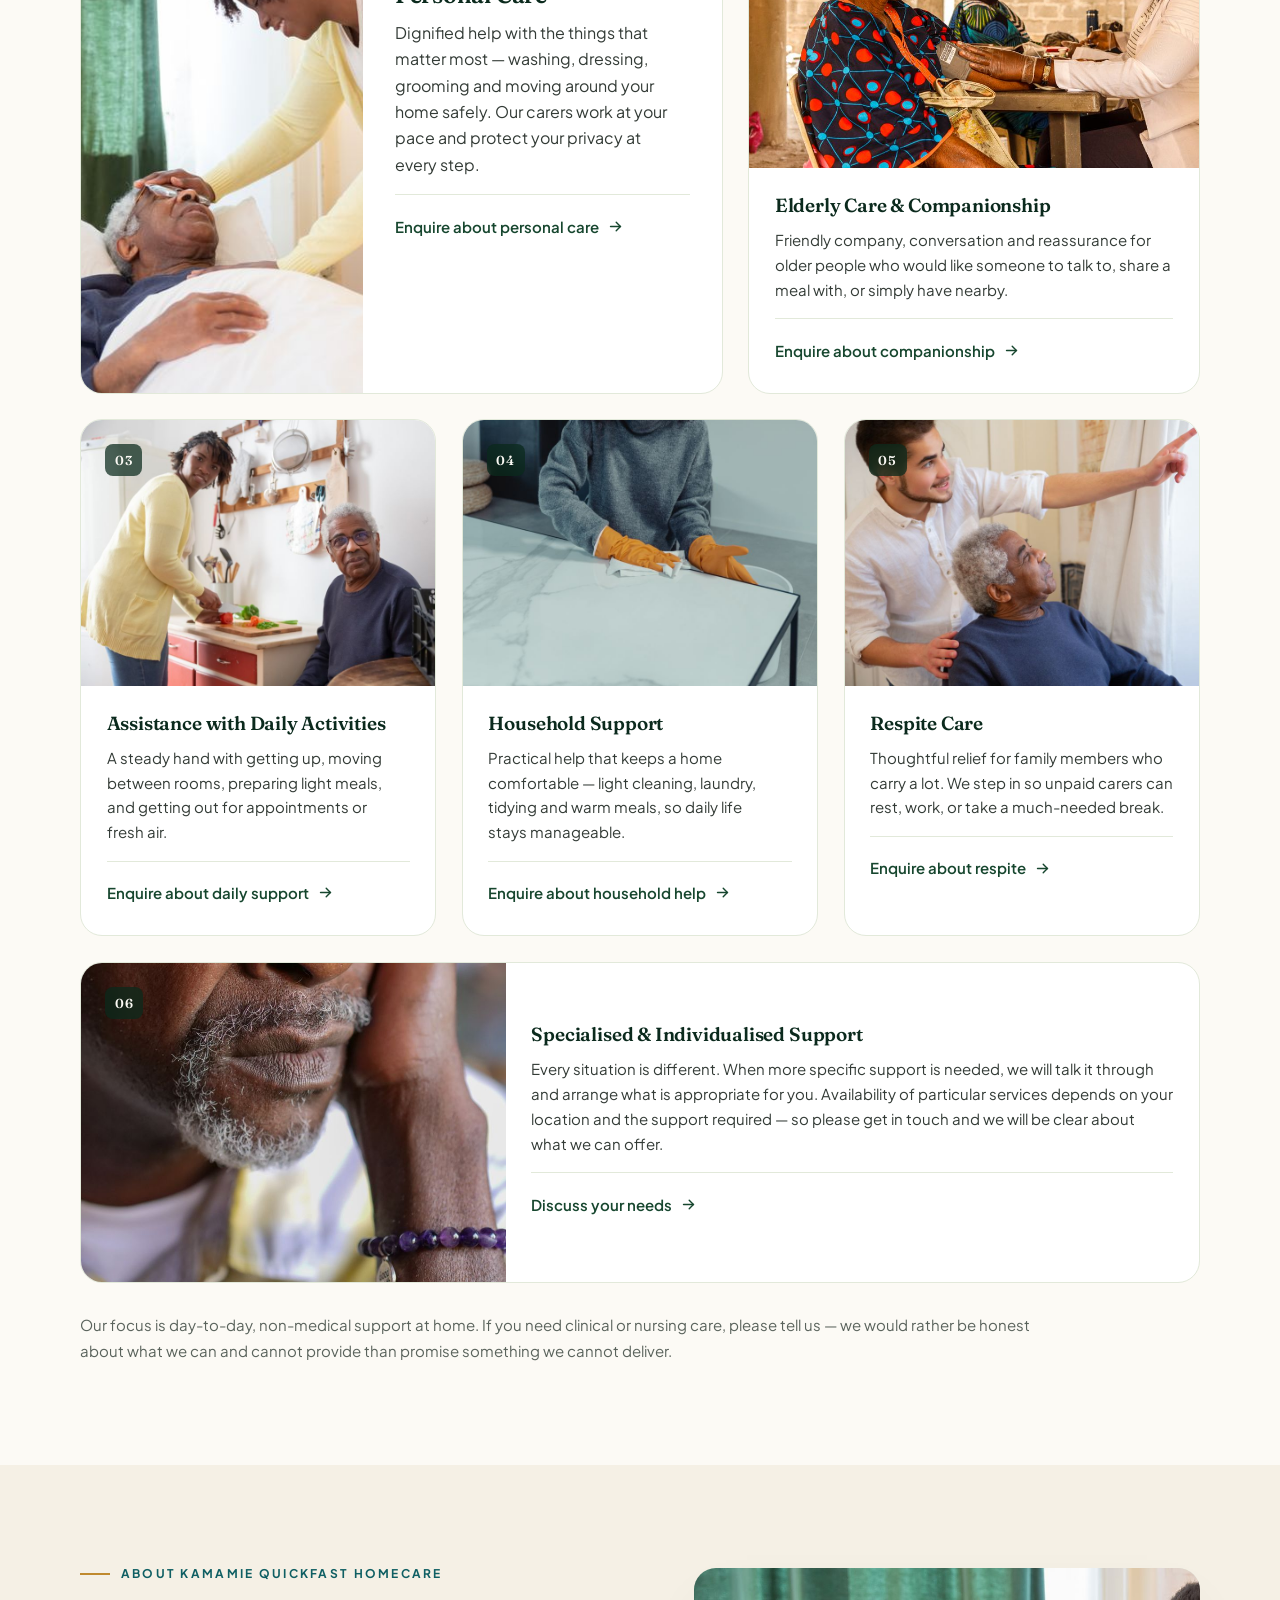
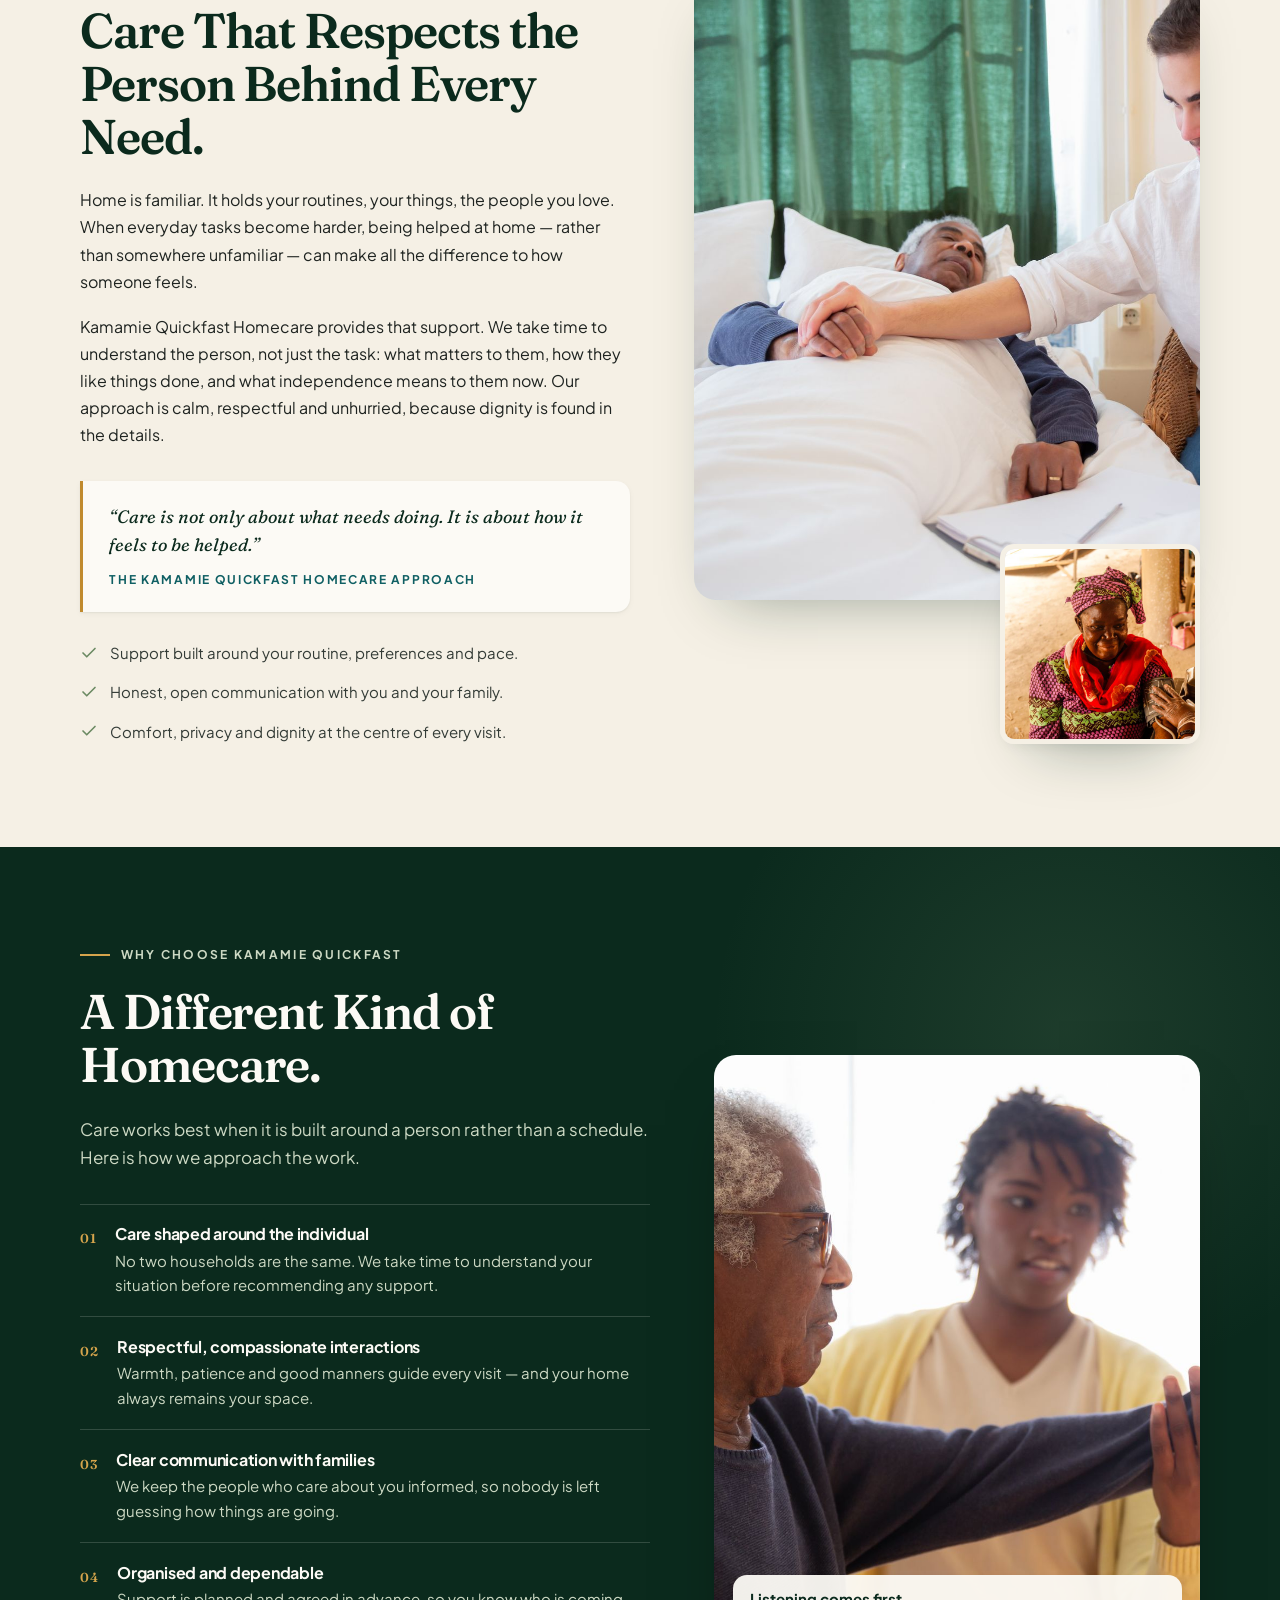
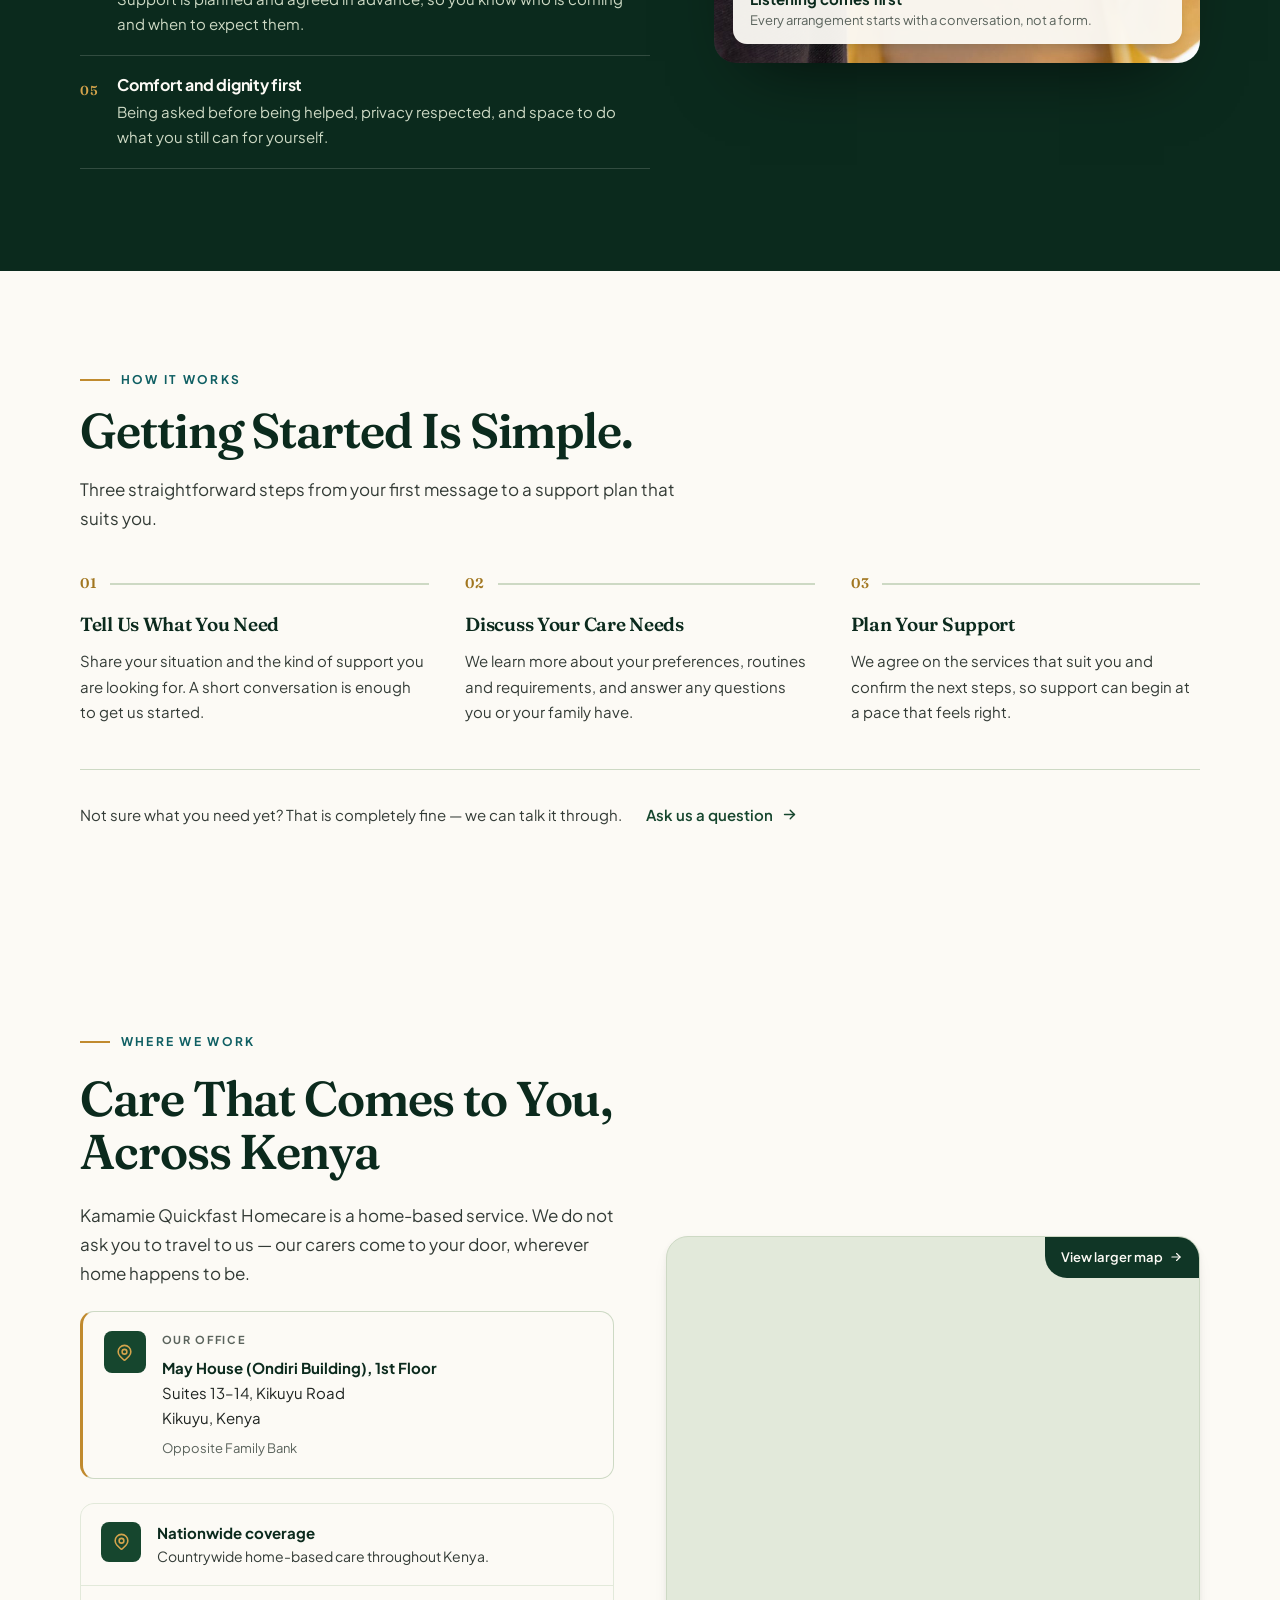
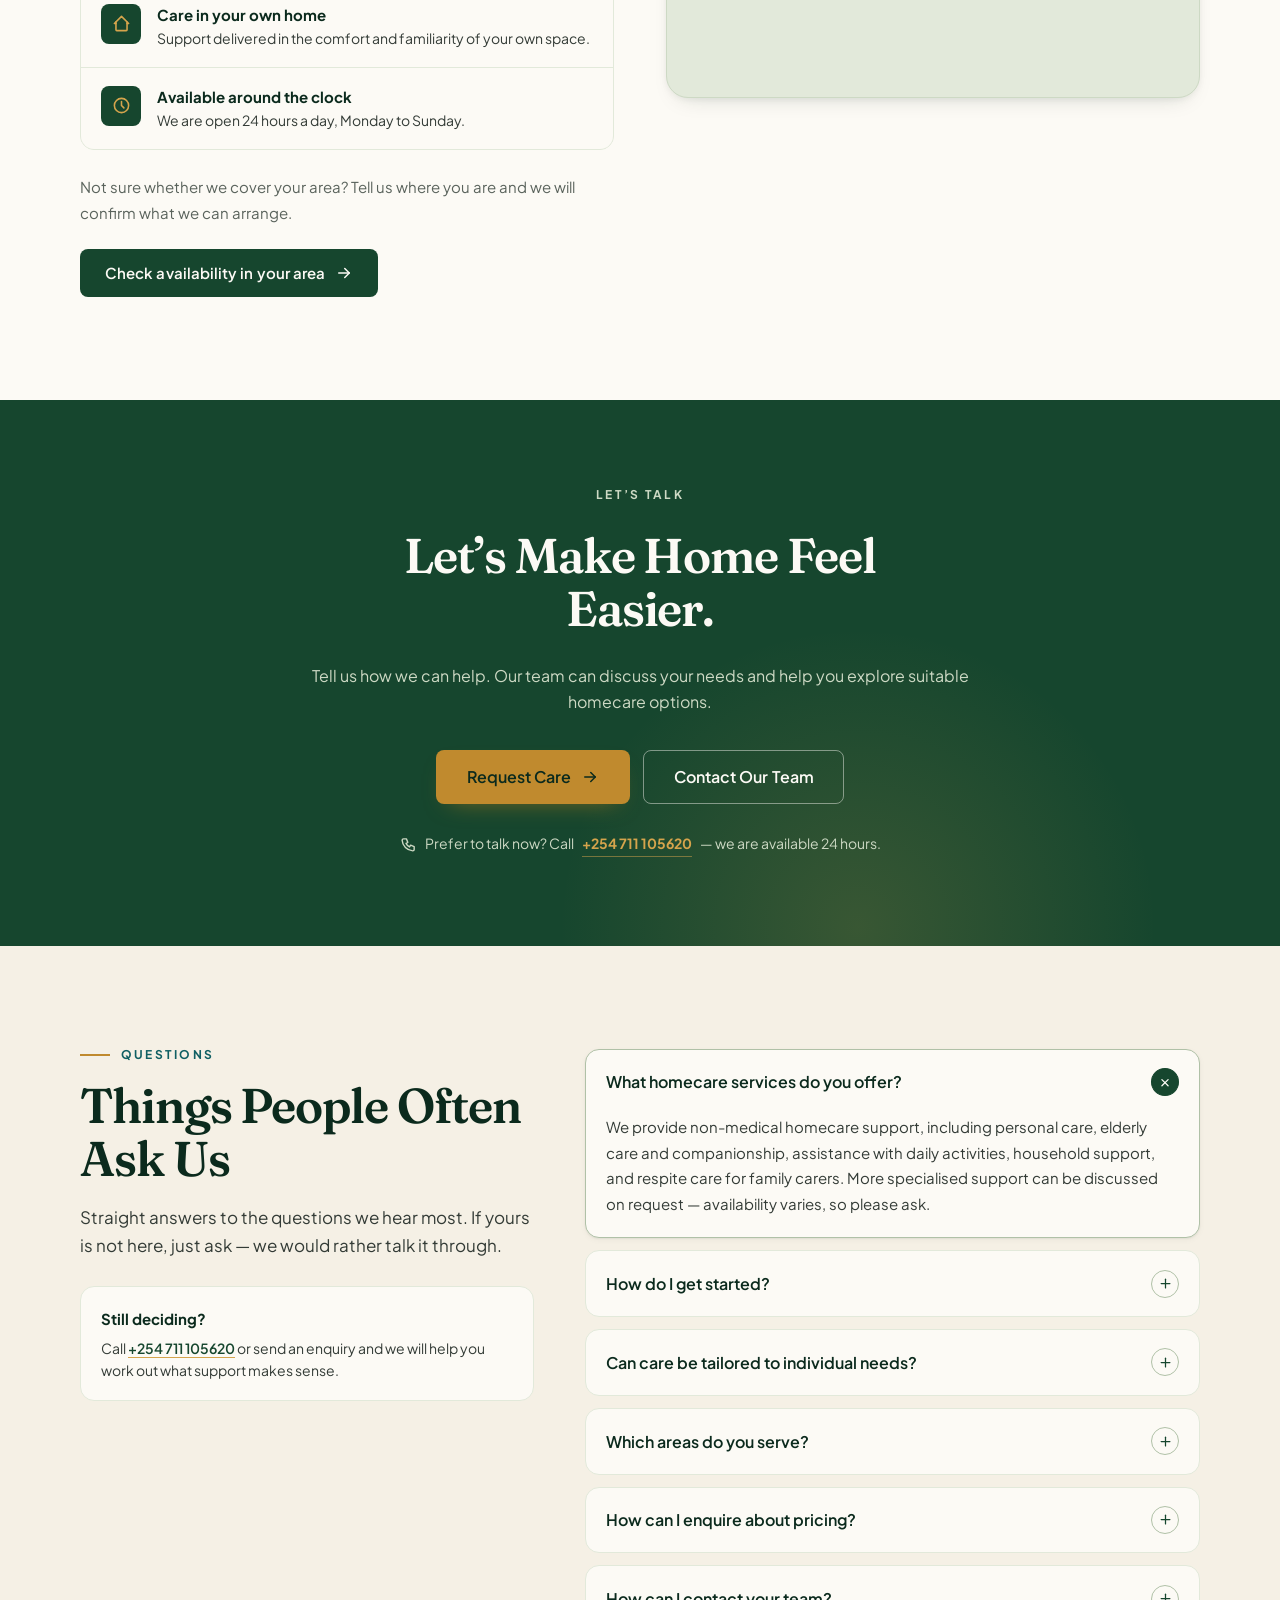
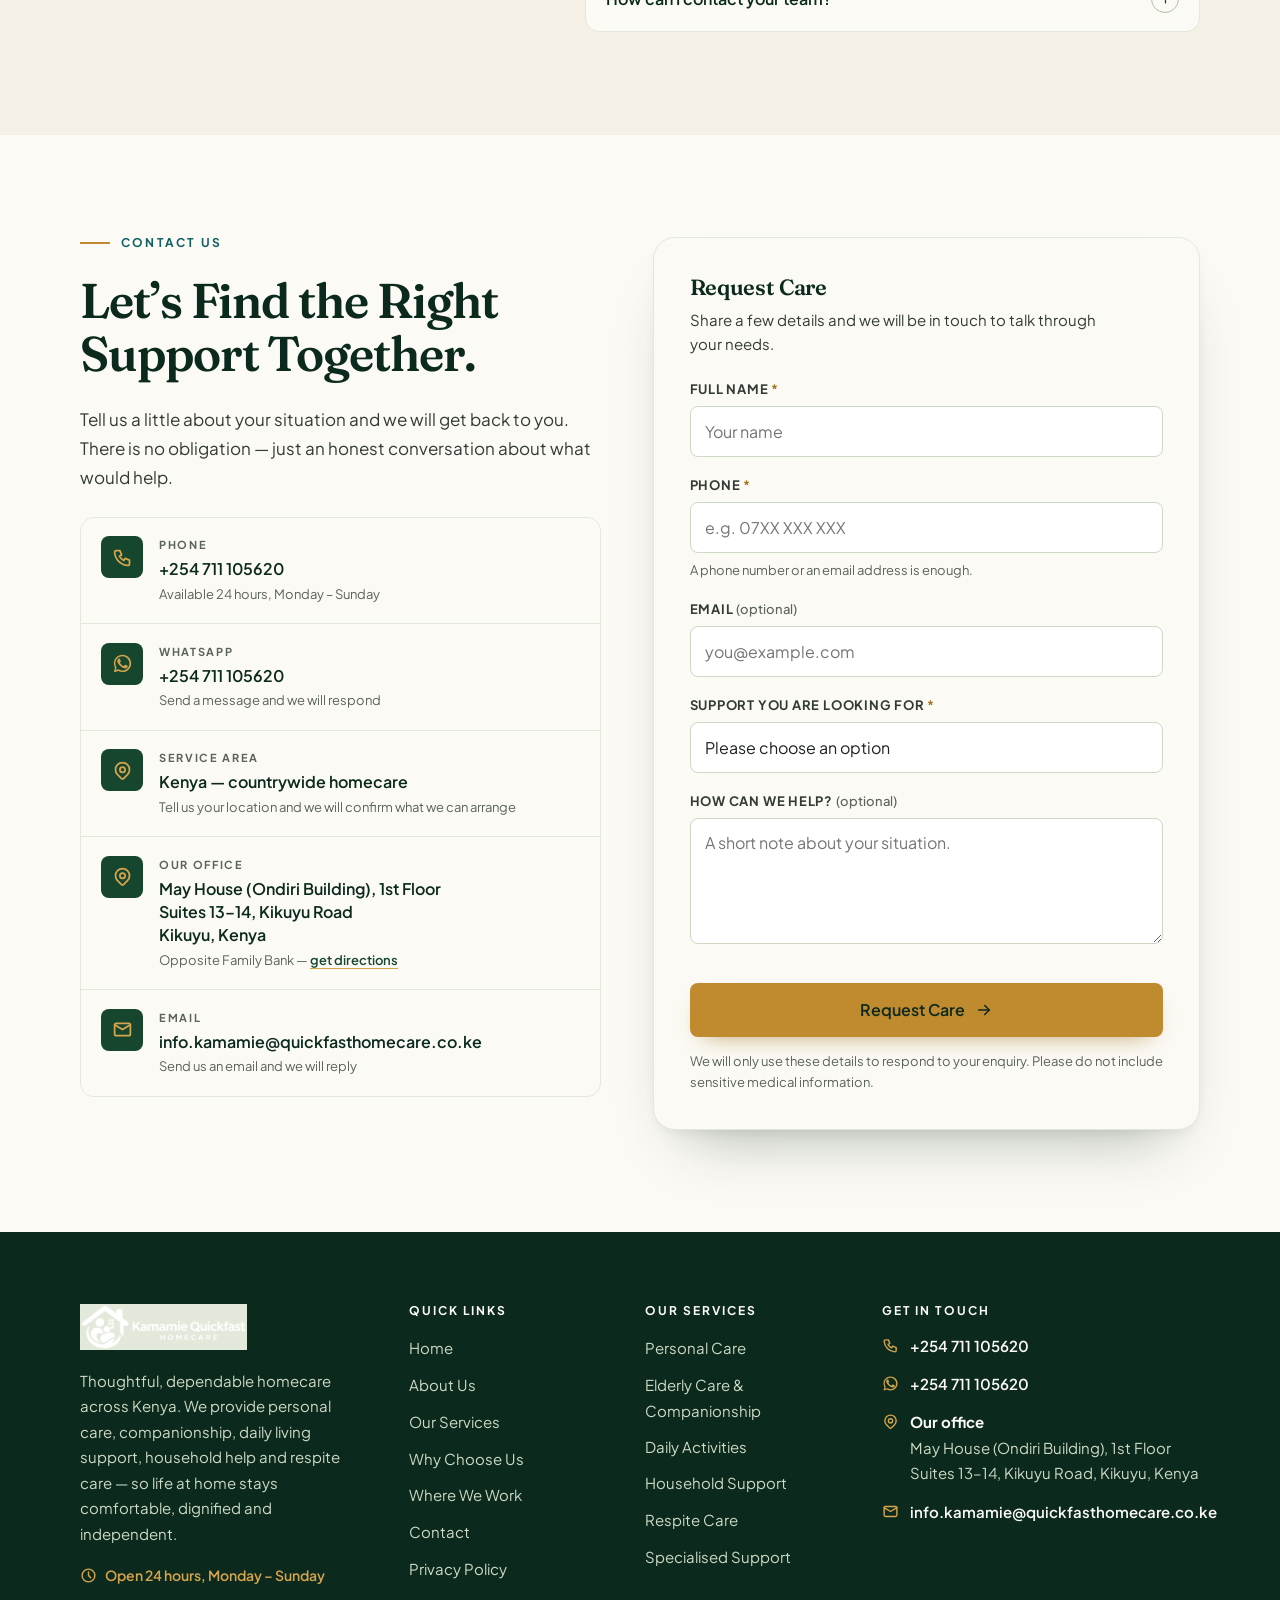
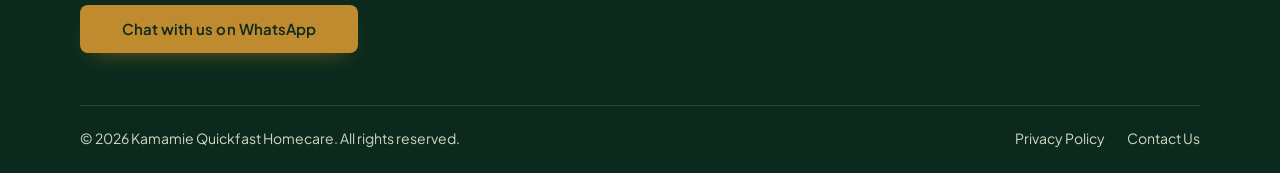
==== commit ff6aa80b: "Make service area map static and add info email address - Disable scroll/zoom/pan on the OpenStreetM" ====
--- a/index.html
+++ b/index.html
@@ -681,8 +681,8 @@
                             <span class="contact-channel__icon" aria-hidden="true"><svg width="21" height="21"><use href="#i-mail"/></svg></span>
                             <div>
                                 <span class="contact-channel__label">Email</span>
-                                <span class="contact-channel__value placeholder-note">Add email address here</span>
-                                <span class="contact-channel__hint">Please call or WhatsApp us in the meantime</span>
+                                <span class="contact-channel__value"><a href="mailto:info.kamamie@quickfasthomecare.co.ke">info.kamamie@quickfasthomecare.co.ke</a></span>
+                                <span class="contact-channel__hint">Send us an email and we will reply</span>
                             </div>
                         </div>
                     </div>
@@ -811,7 +811,7 @@
                         </li>
                         <li>
                             <svg width="17" height="17" aria-hidden="true"><use href="#i-mail"/></svg>
-                            <span class="placeholder-note">Add email address here</span>
+                            <span><a href="mailto:info.kamamie@quickfasthomecare.co.ke">info.kamamie@quickfasthomecare.co.ke</a></span>
                         </li>
                     </ul>
                 </div>
--- a/static/css/custom.css
+++ b/static/css/custom.css
@@ -2412,6 +2412,7 @@
   width: 100%;
   height: 460px;
   border: 0;
+  pointer-events: none;
 }
 
 .location__map-link {
